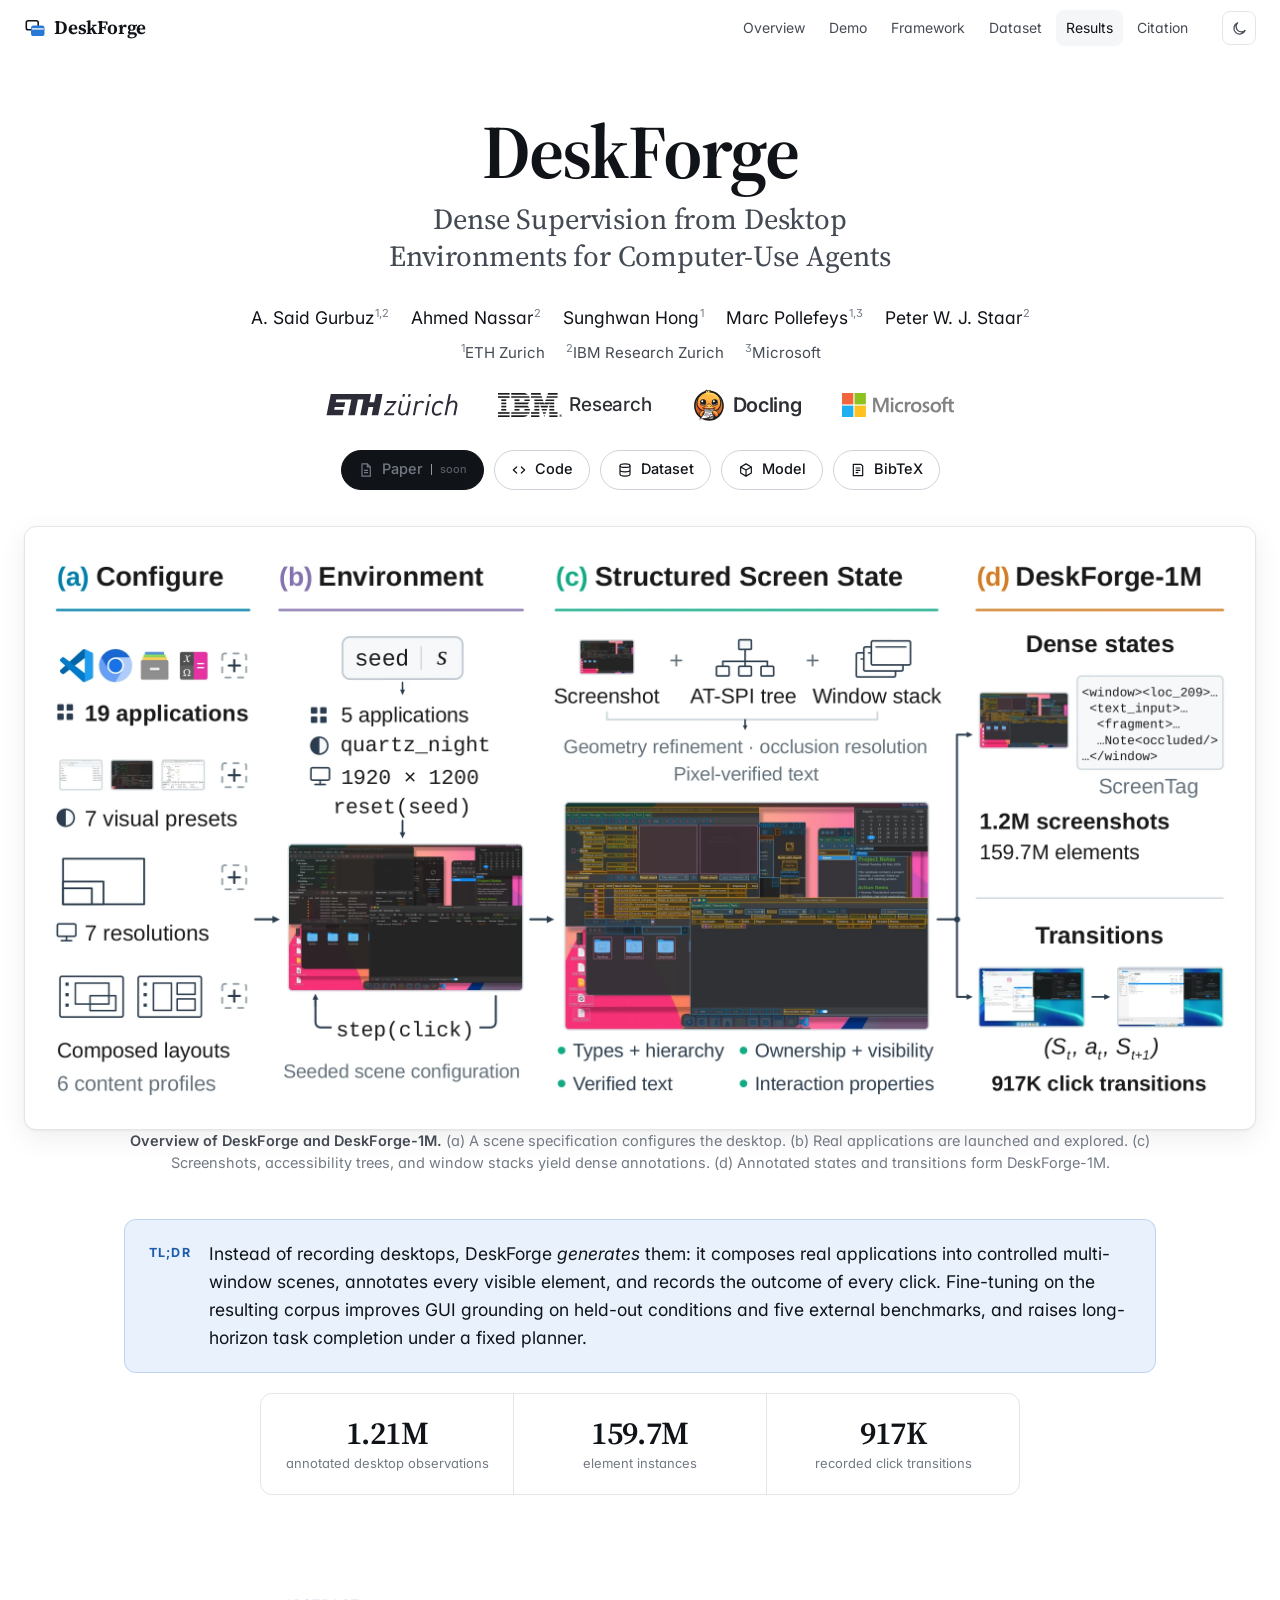
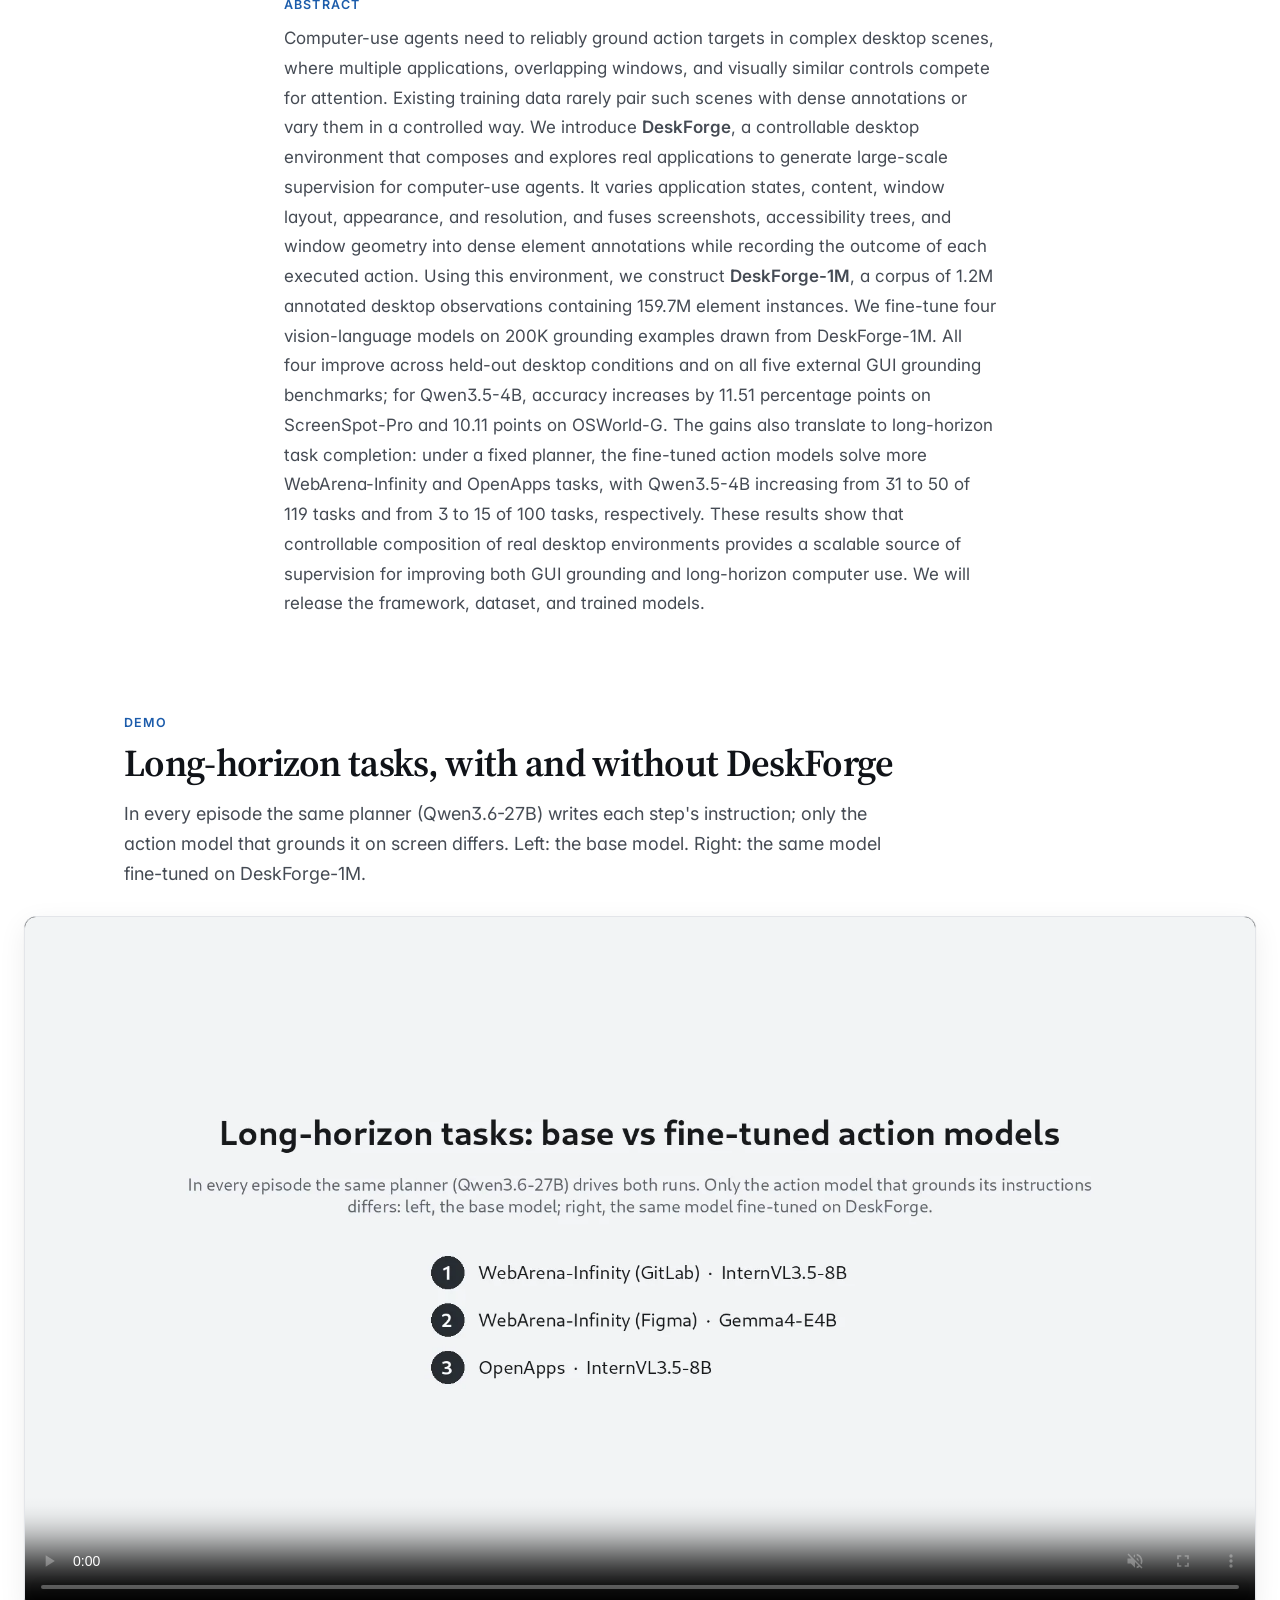
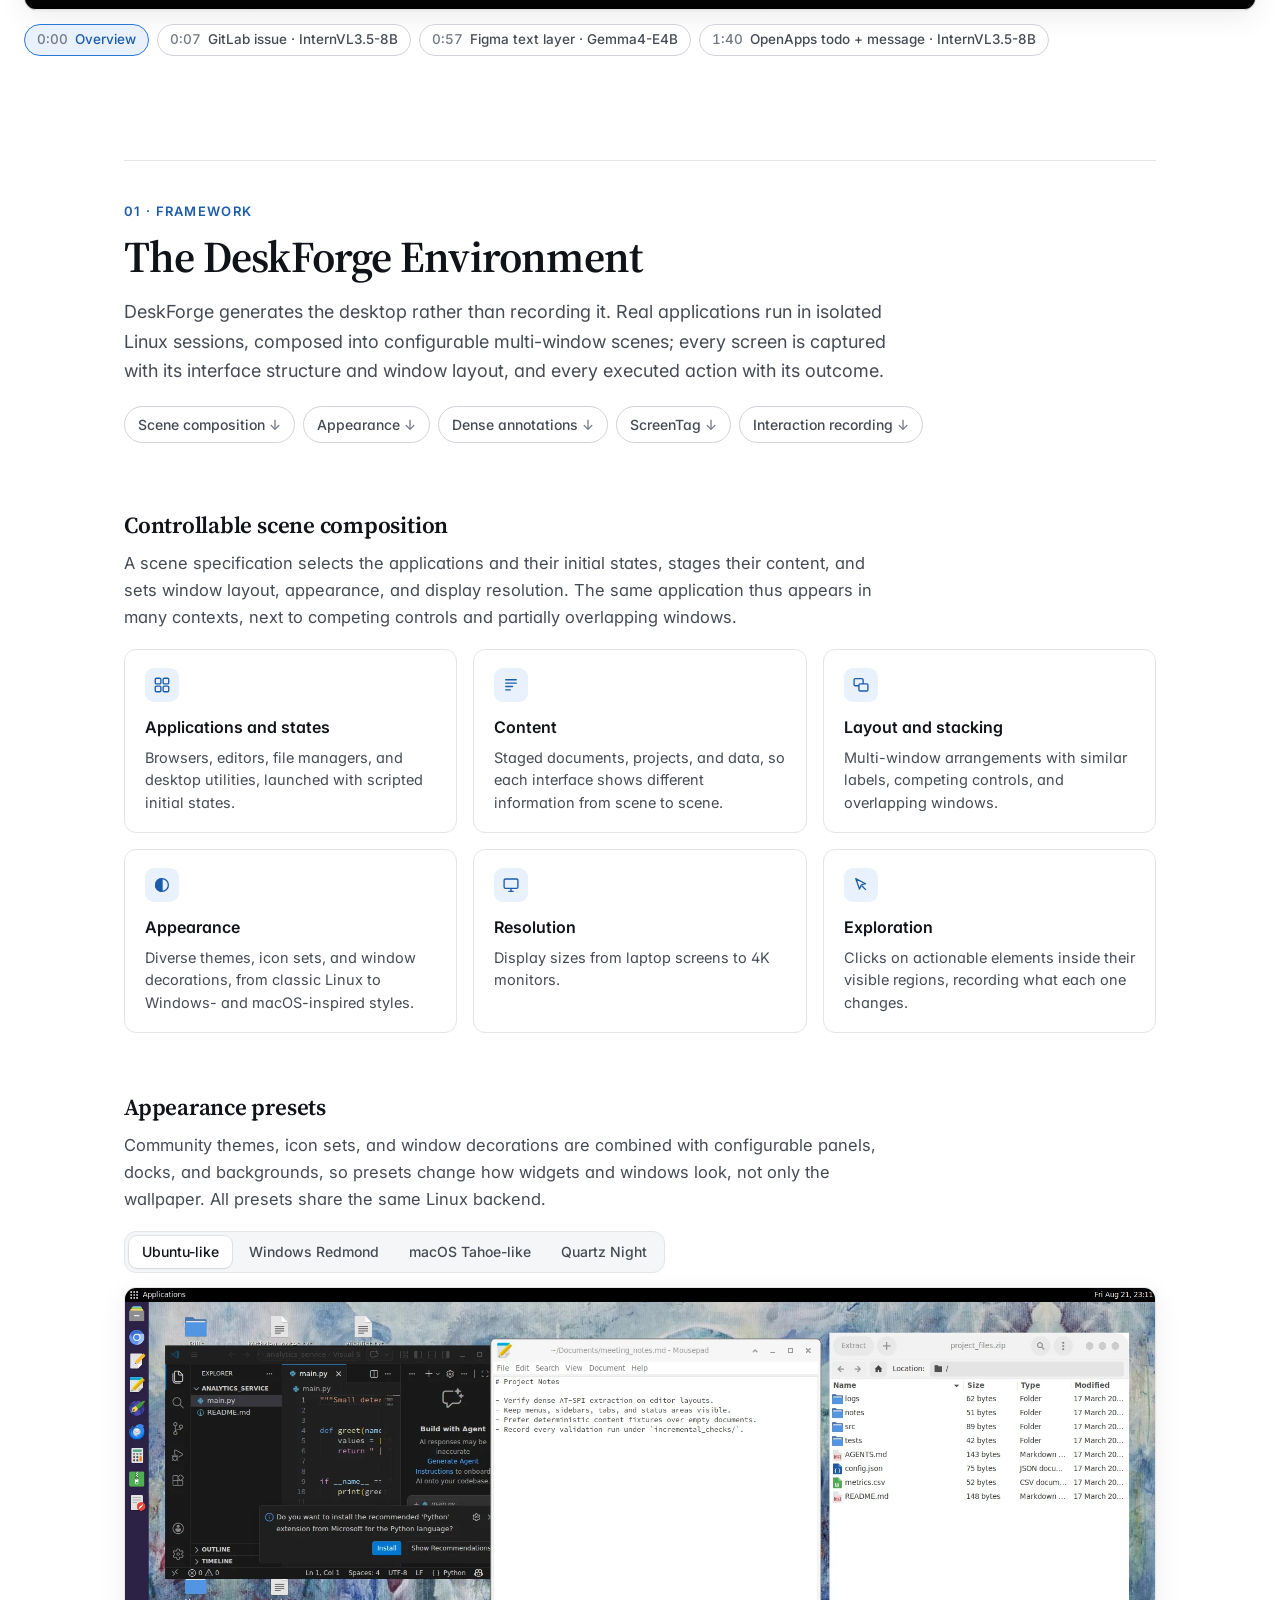
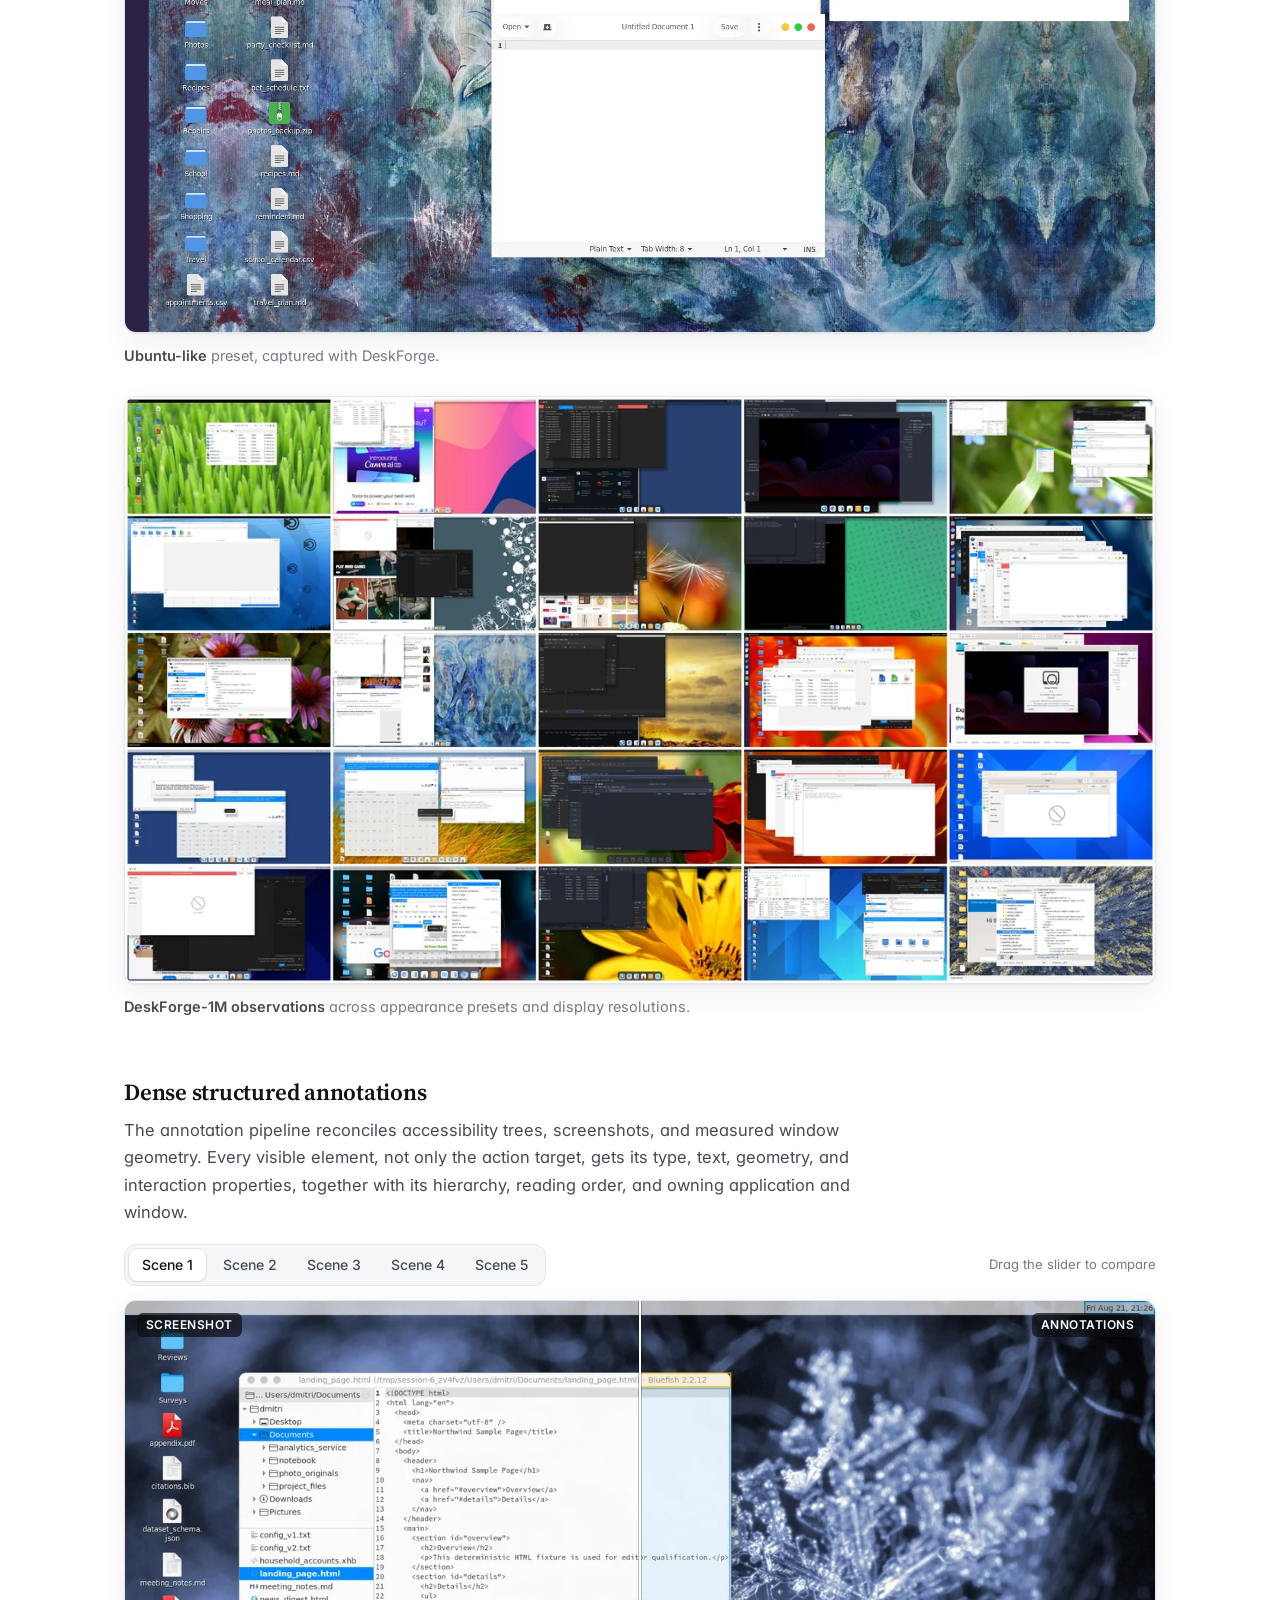
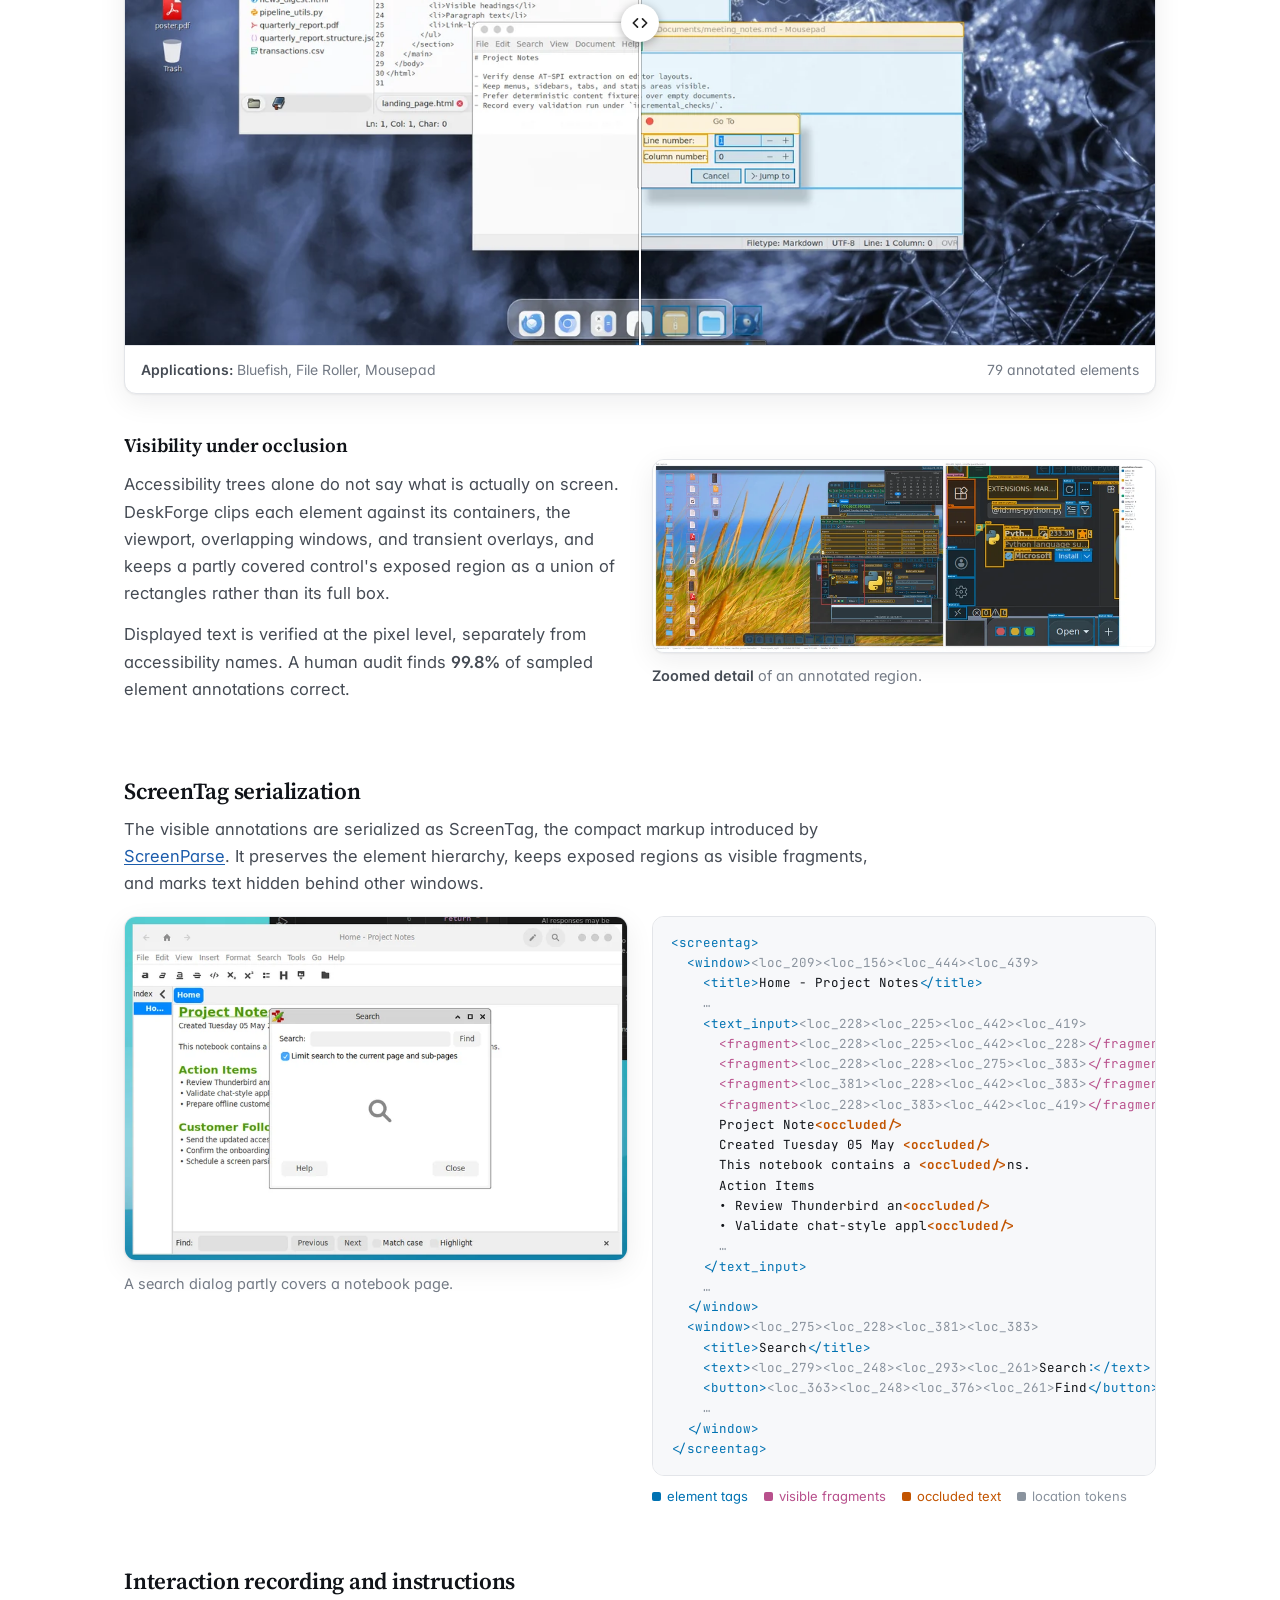
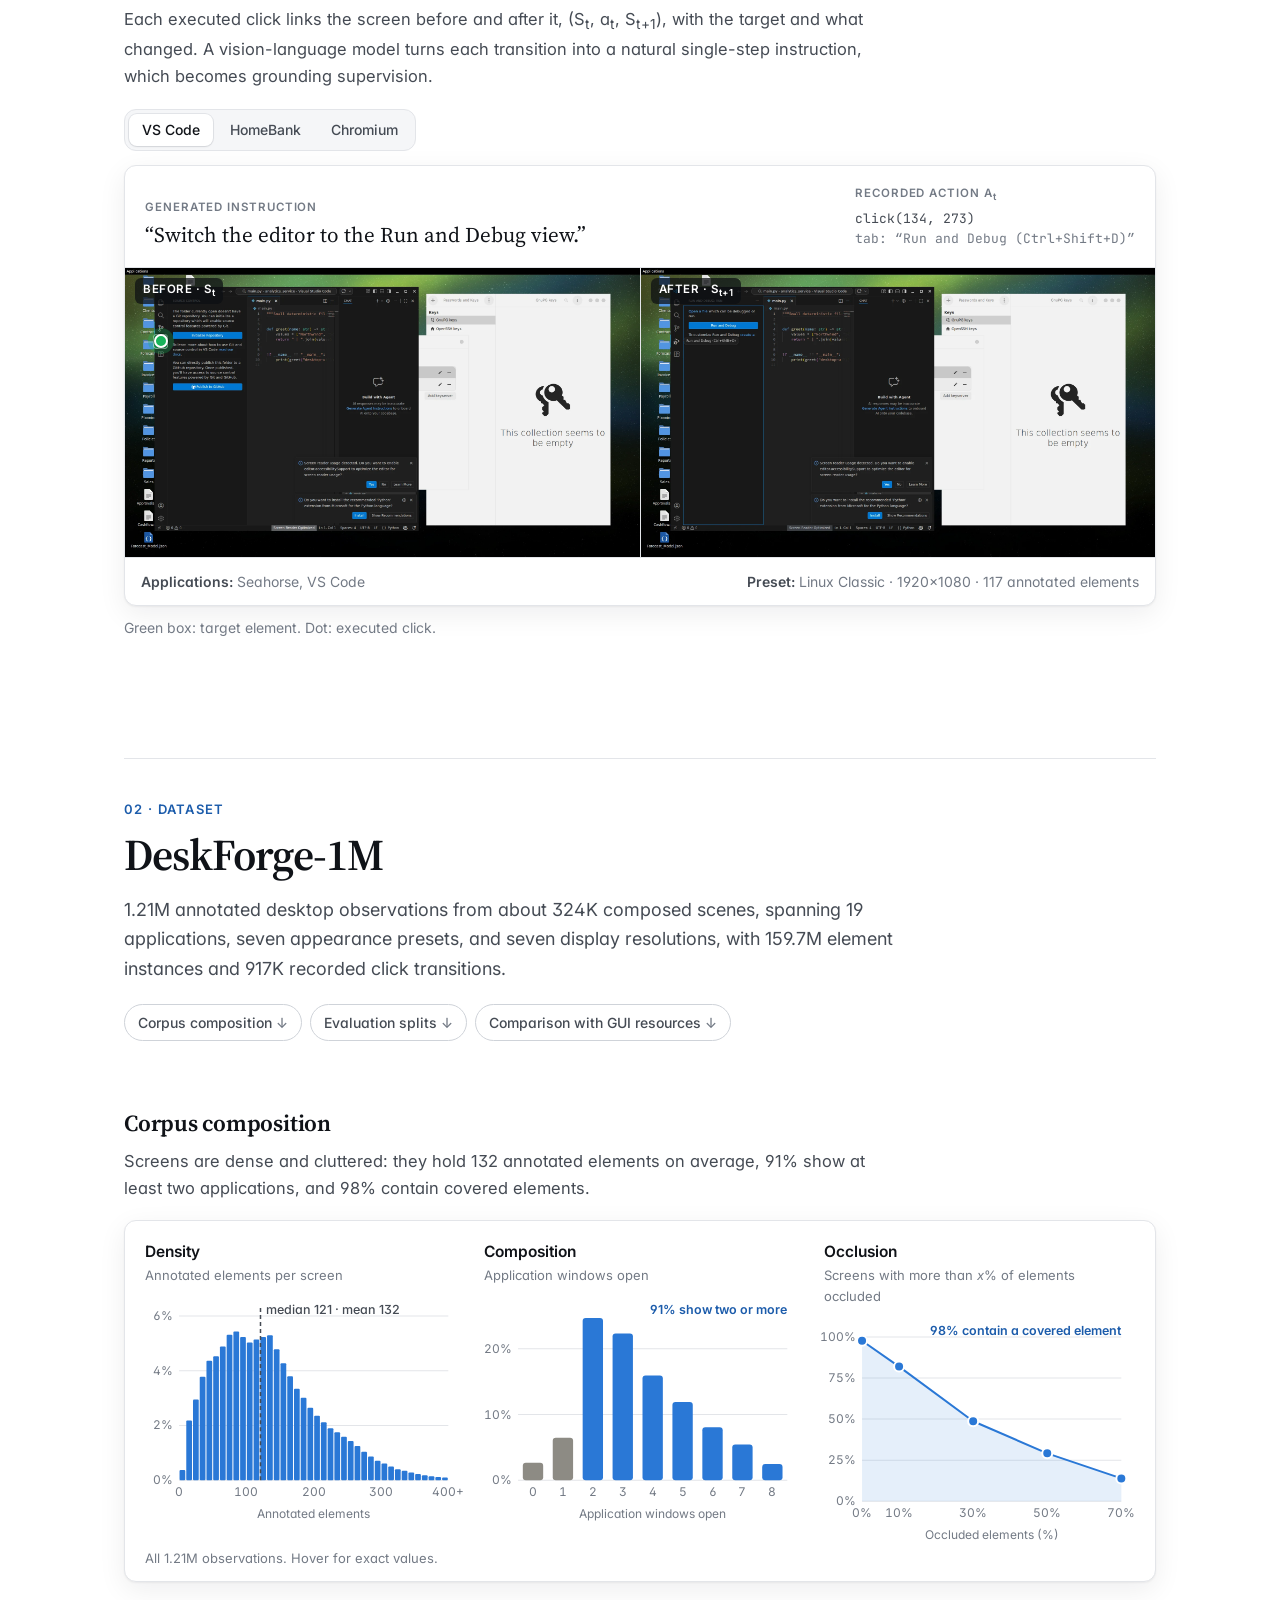
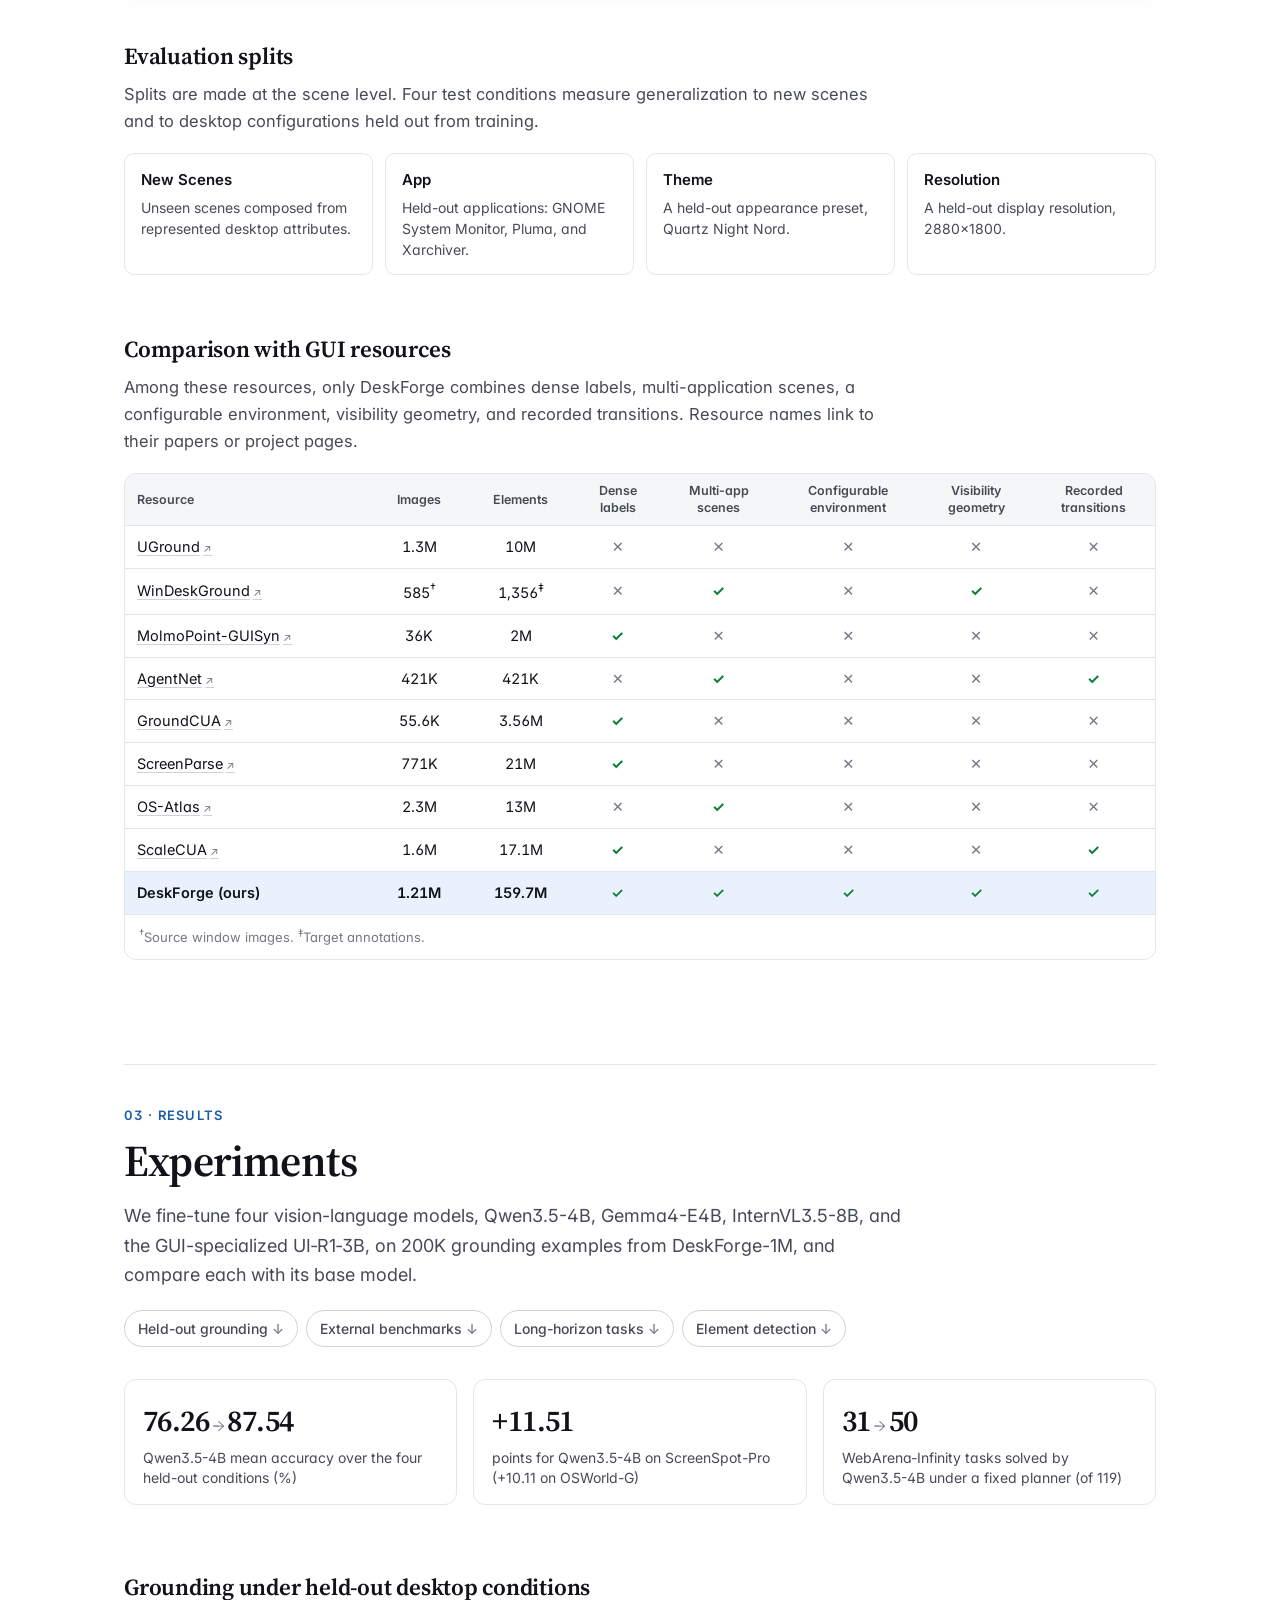
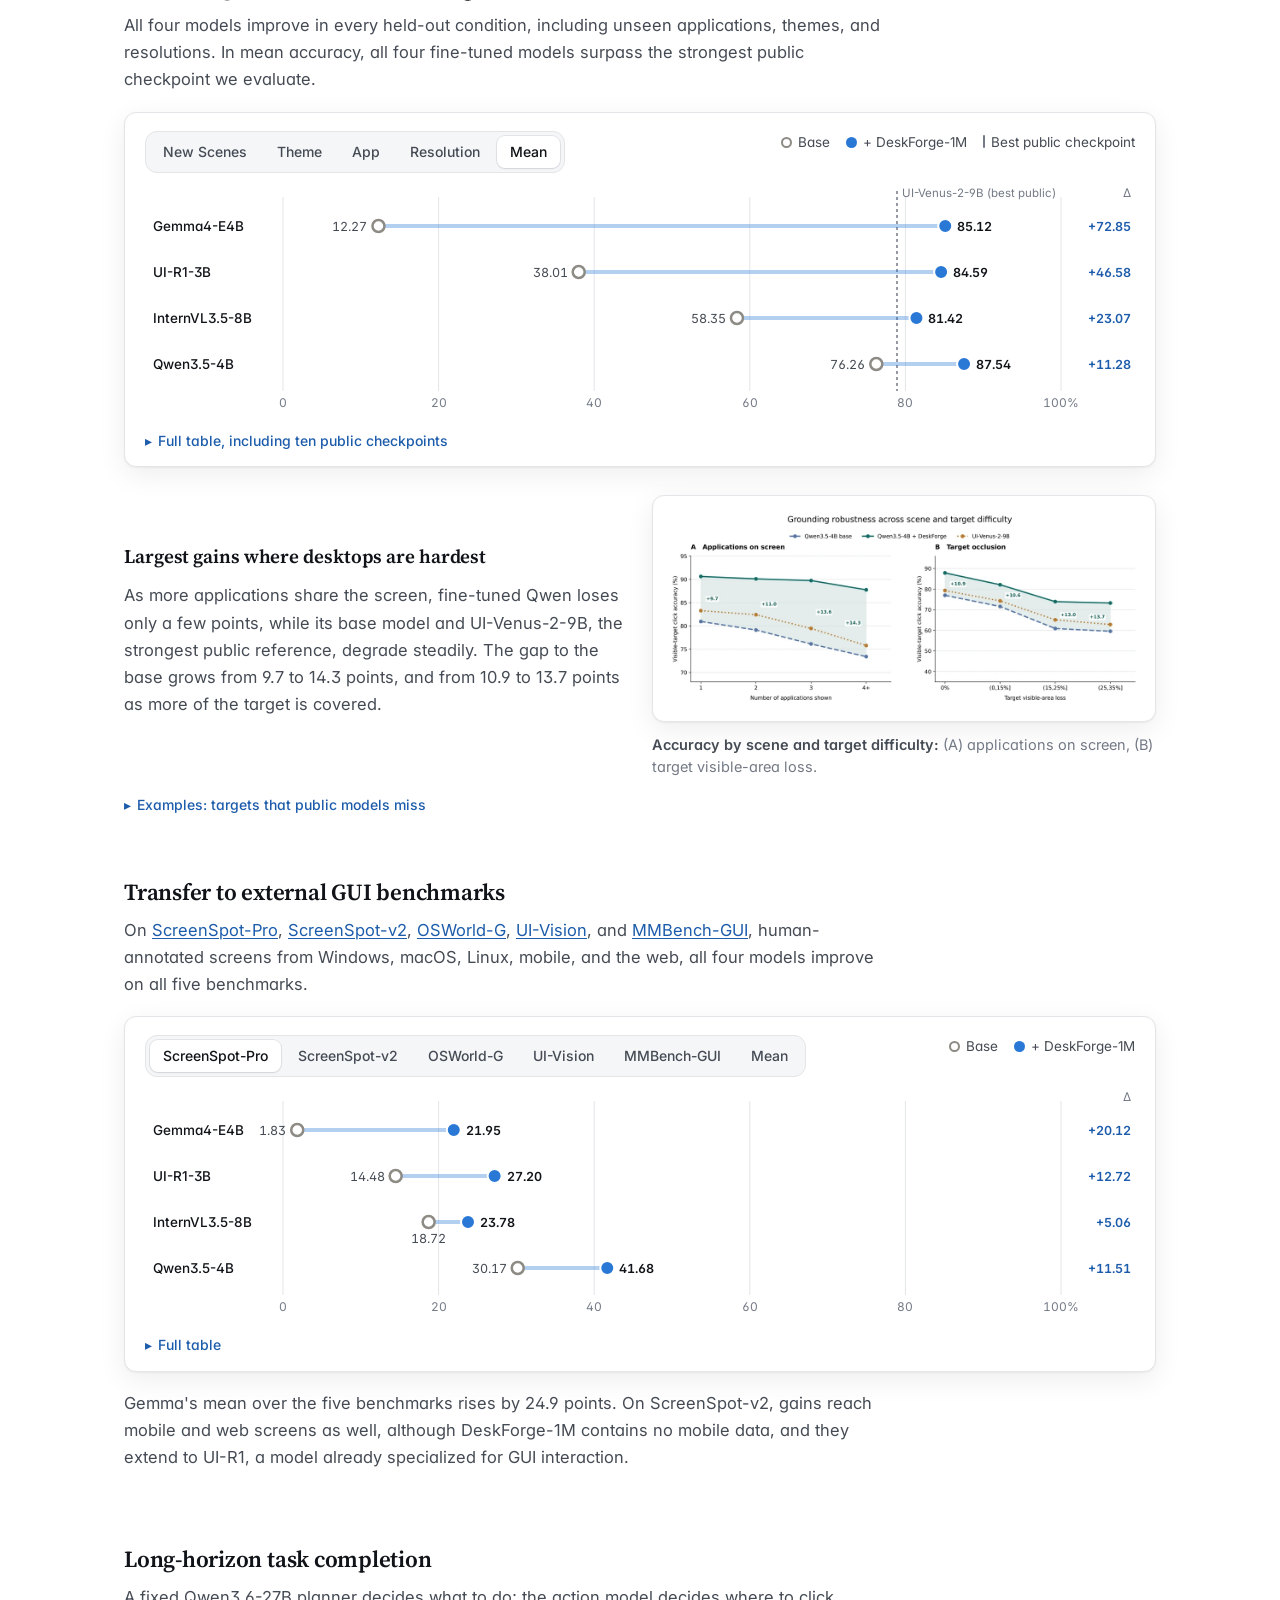
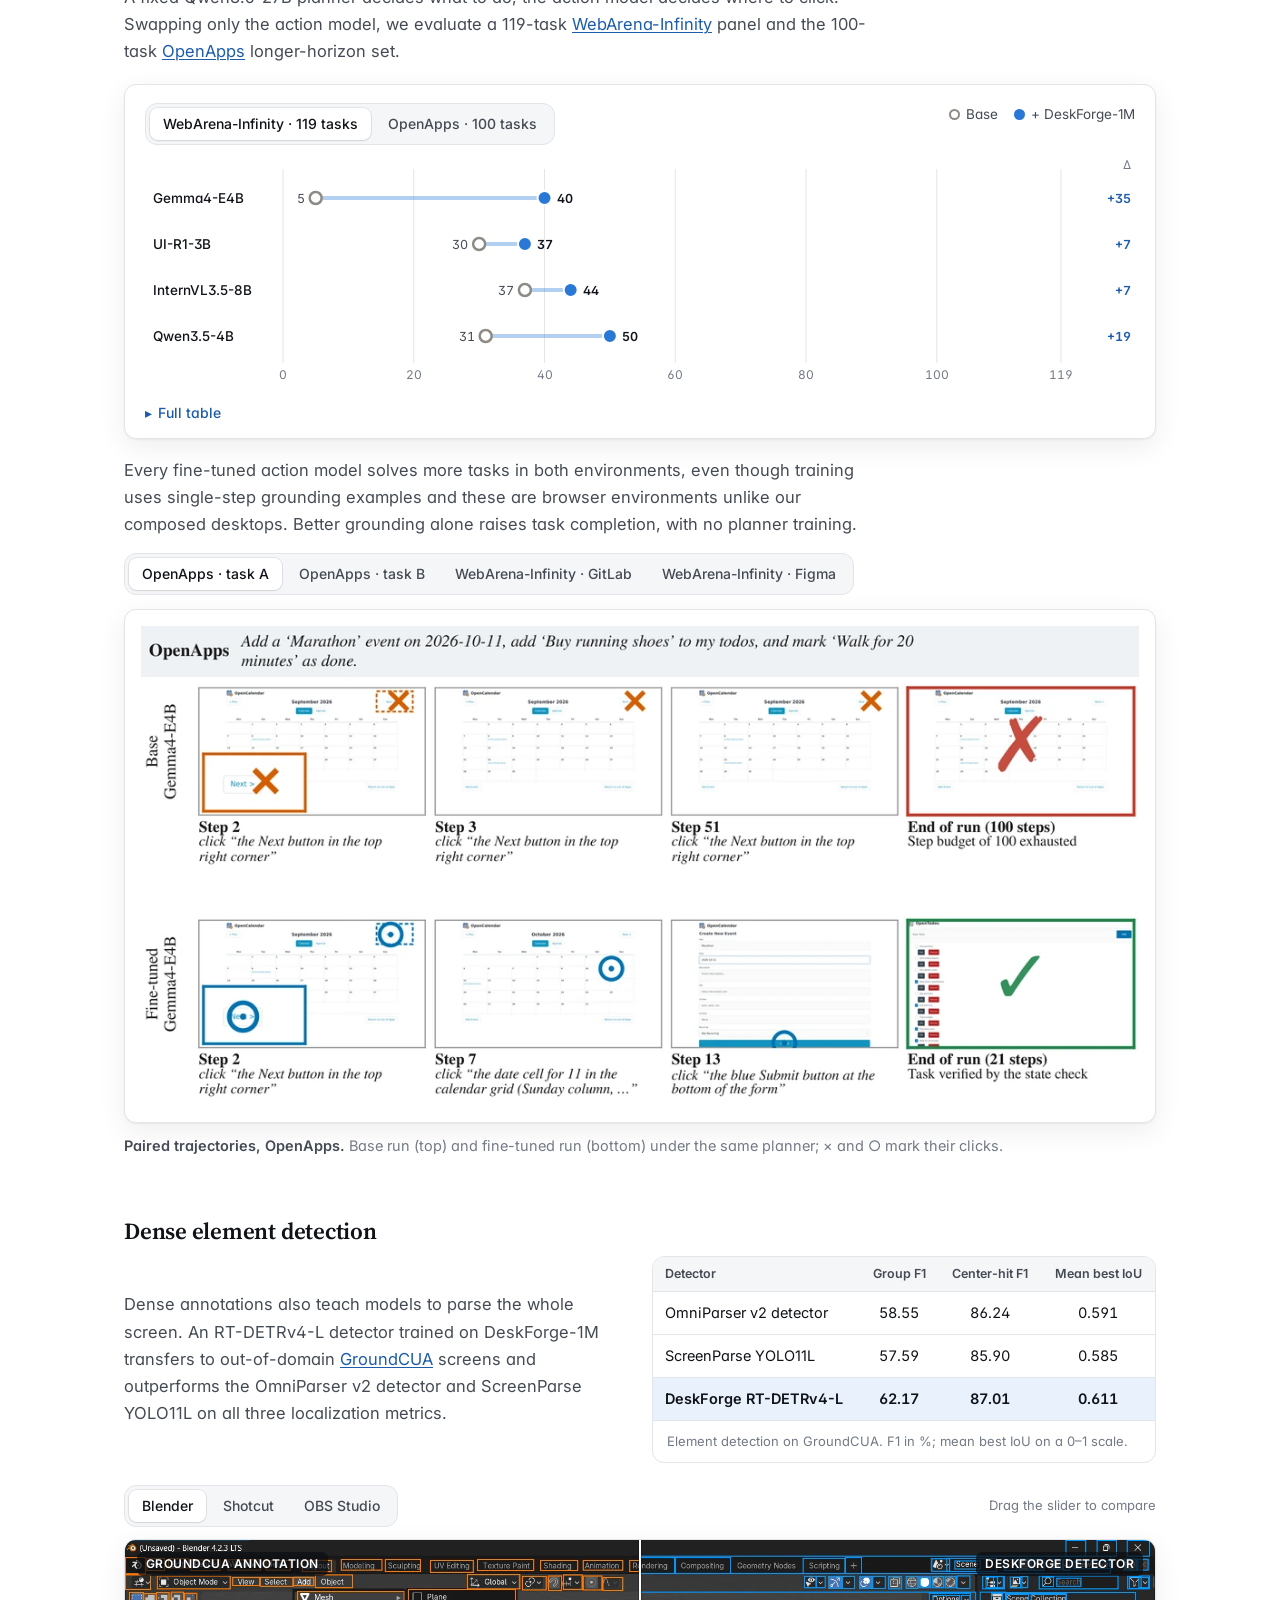
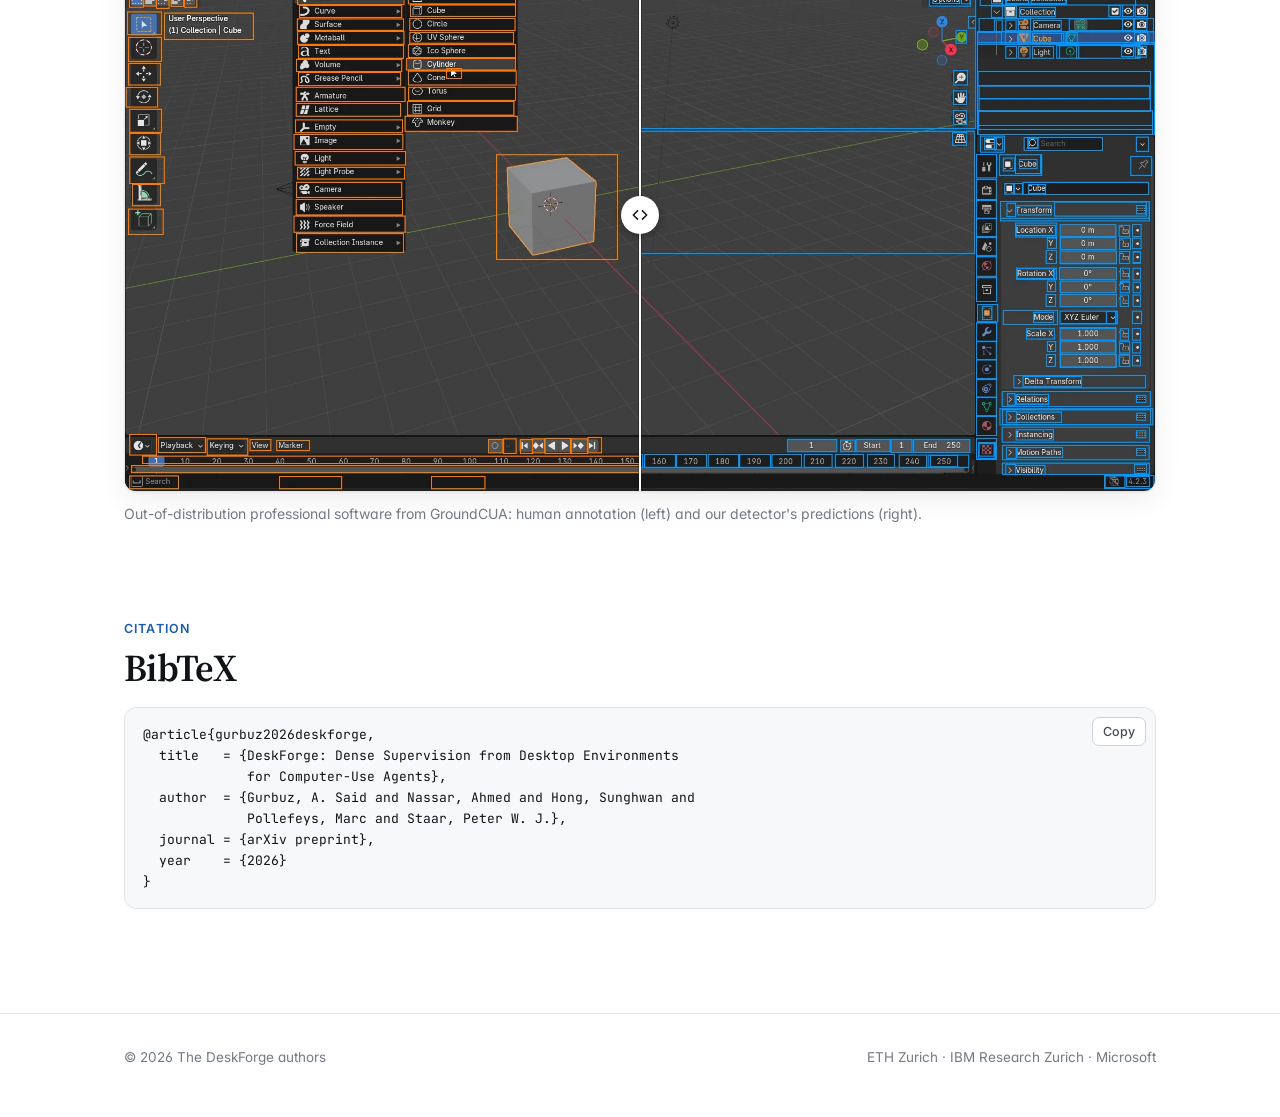
==== docs/index.html @ 7c88b4ff "Update project page" ====
<!doctype html>
<html lang="en">
<head>
<!-- Google tag (gtag.js) -->
<script async src="https://www.googletagmanager.com/gtag/js?id=G-V2P3CFPC6V"></script>
<script>
  window.dataLayer = window.dataLayer || [];
  function gtag(){dataLayer.push(arguments);}
  gtag('js', new Date());

  gtag('config', 'G-V2P3CFPC6V');
</script>
<meta charset="utf-8">
<meta name="viewport" content="width=device-width, initial-scale=1">
<title>DeskForge: Dense Supervision from Desktop Environments for Computer-Use Agents</title>
<meta name="description" content="DeskForge composes and explores real desktop applications in controllable scenes to generate dense supervision for computer-use agents. DeskForge-1M: 1.2M annotated desktop observations, 159.7M element instances, 917K recorded click transitions.">
<meta name="author" content="A. Said Gurbuz, Ahmed Nassar, Sunghwan Hong, Marc Pollefeys, Peter W. J. Staar">
<meta property="og:title" content="DeskForge: Dense Supervision from Desktop Environments for Computer-Use Agents">
<meta property="og:description" content="A controllable desktop environment and a 1.2M-observation densely annotated corpus that improve GUI grounding and long-horizon computer use.">
<meta property="og:type" content="website">
<meta property="og:url" content="https://saidgurbuz.github.io/deskforge/">
<meta property="og:site_name" content="DeskForge">
<meta property="og:image" content="https://saidgurbuz.github.io/deskforge/assets/img/social-card.jpg">
<meta property="og:image:type" content="image/jpeg">
<meta property="og:image:width" content="1200">
<meta property="og:image:height" content="630">
<meta property="og:image:alt" content="Overview of DeskForge and DeskForge-1M">
<meta name="twitter:card" content="summary_large_image">
<meta name="twitter:title" content="DeskForge: Dense Supervision from Desktop Environments for Computer-Use Agents">
<meta name="twitter:description" content="A controllable desktop environment and a 1.2M-observation densely annotated corpus that improve GUI grounding and long-horizon computer use.">
<meta name="twitter:image" content="https://saidgurbuz.github.io/deskforge/assets/img/social-card.jpg">
<link rel="canonical" href="https://saidgurbuz.github.io/deskforge/">
<meta name="theme-color" content="#ffffff" media="(prefers-color-scheme: light)">
<meta name="theme-color" content="#0f1114" media="(prefers-color-scheme: dark)">
<link rel="icon" href="assets/favicon.svg" type="image/svg+xml">
<link rel="preconnect" href="https://fonts.googleapis.com">
<link rel="preconnect" href="https://fonts.gstatic.com" crossorigin>
<link href="https://fonts.googleapis.com/css2?family=Inter:wght@400;500;600;700&family=JetBrains+Mono:wght@400;700&family=Source+Serif+4:opsz,wght@8..60,400..700&display=swap" rel="stylesheet">
<link rel="stylesheet" href="assets/css/style.css">
<link rel="preload" as="image" href="assets/img/overview-1200.webp" imagesrcset="assets/img/overview-1200.webp 1200w, assets/img/overview-2400.webp 2400w" imagesizes="(max-width: 1280px) 100vw, 1232px">
<script>try{var t=localStorage.getItem("df-theme");if(t)document.documentElement.dataset.theme=t}catch(e){}</script>
</head>
<body>

<nav class="nav" aria-label="Sections">
  <div class="wrap-wide nav-inner">
    <a class="brand" href="#top">
      <svg class="brand-mark" viewBox="0 0 24 24" aria-hidden="true"><rect x="2.5" y="4" width="13" height="10" rx="2" fill="none" stroke="currentColor" stroke-width="1.7"/><rect x="8.5" y="10" width="13" height="10" rx="2" fill="var(--accent)" stroke="var(--accent)" stroke-width="1.7"/><path d="M8.5 13h13" stroke="var(--bg)" stroke-width="1.4"/></svg>
      DeskForge
    </a>
    <div class="nav-links">
      <a href="#abstract">Overview</a>
      <a href="#demo">Demo</a>
      <a href="#framework">Framework</a>
      <a href="#dataset">Dataset</a>
      <a href="#results">Results</a>
      <a href="#citation">Citation</a>
    </div>
    <button class="theme-btn" id="theme-btn" type="button" aria-label="Toggle theme"></button>
  </div>
</nav>

<header class="hero" id="top">
  <div class="wrap">
    <h1>DeskForge</h1>
    <p class="subtitle">Dense Supervision from Desktop Environments for Computer&#8209;Use&nbsp;Agents</p>
    <div class="authors">
      <span class="au"><a href="https://saidgurbuz.github.io/">A. Said Gurbuz</a><sup>1,2</sup></span>
      <span class="au"><a href="https://research.ibm.com/people/ahmed-nassar">Ahmed Nassar</a><sup>2</sup></span>
      <span class="au"><a href="https://sunghwanhong.github.io/">Sunghwan Hong</a><sup>1</sup></span>
      <span class="au"><a href="https://cvg.ethz.ch/team/Prof-Dr-Marc-Pollefeys">Marc Pollefeys</a><sup>1,3</sup></span>
      <span class="au"><a href="https://research.ibm.com/people/peter-staar">Peter W. J. Staar</a><sup>2</sup></span>
    </div>
    <div class="affil"><span><sup>1</sup>ETH Zurich</span><span><sup>2</sup>IBM Research Zurich</span><span><sup>3</sup>Microsoft</span></div>
    <div class="logos" aria-label="Affiliations">
      <a href="https://ethz.ch/en.html" title="ETH Zurich"><img class="mono" src="assets/logos/eth-zurich.svg" alt="ETH Zurich" height="22" style="height:22px"></a>
      <a href="https://research.ibm.com/labs/zurich" title="IBM Research Zurich" class="ibm"><img class="mono" src="assets/logos/ibm.svg" alt="IBM" height="24" style="height:24px"><span>Research</span></a>
      <a href="https://github.com/docling-project/docling" title="Docling" class="docling"><img src="assets/logos/docling.svg" alt="" height="34" style="height:34px"><span>Docling</span></a>
      <a href="https://www.microsoft.com/en-us/research/" title="Microsoft"><img src="assets/logos/microsoft.svg" alt="Microsoft" height="24" style="height:24px"></a>
    </div>
    <div class="links">
      <a class="btn primary" aria-disabled="true" role="link"><svg viewBox="0 0 24 24" fill="none" stroke="currentColor" stroke-width="1.8" stroke-linejoin="round"><path d="M6 2.8h8l4.5 4.5v13.9H6z"/><path d="M14 2.8v4.5h4.5M9 12.5h6M9 16h6"/></svg>Paper<span class="soon" style="color:inherit;opacity:.7">soon</span></a>
      <a class="btn" href="https://github.com/Saidgurbuz/deskforge"><svg viewBox="0 0 24 24" fill="none" stroke="currentColor" stroke-width="1.8" stroke-linecap="round" stroke-linejoin="round"><path d="m8.5 7.5-5 4.5 5 4.5M15.5 7.5l5 4.5-5 4.5"/></svg>Code</a>
      <a class="btn" href="https://huggingface.co/datasets/docling-project/DeskForge-1M"><svg viewBox="0 0 24 24" fill="none" stroke="currentColor" stroke-width="1.8"><ellipse cx="12" cy="5.5" rx="7.5" ry="2.7"/><path d="M4.5 5.5v13c0 1.5 3.4 2.7 7.5 2.7s7.5-1.2 7.5-2.7v-13M4.5 12c0 1.5 3.4 2.7 7.5 2.7s7.5-1.2 7.5-2.7"/></svg>Dataset</a>
      <a class="btn" href="https://huggingface.co/docling-project/DeskForge-Qwen3.5-4B"><svg viewBox="0 0 24 24" fill="none" stroke="currentColor" stroke-width="1.8" stroke-linejoin="round"><path d="m12 2.8 8 4.6v9.2l-8 4.6-8-4.6V7.4z"/><path d="m4 7.4 8 4.6 8-4.6M12 12v9.2"/></svg>Model</a>
      <a class="btn" href="#citation"><svg viewBox="0 0 24 24" fill="none" stroke="currentColor" stroke-width="1.8" stroke-linejoin="round"><path d="M5 3.5h11.5l2.5 2.5v14.5H5z"/><path d="M8.5 9h7M8.5 12.5h7M8.5 16h4"/></svg>BibTeX</a>
    </div>
  </div>
  <div class="wrap-wide teaser">
    <figure>
      <div class="frame zoomable" data-full="assets/img/overview-2400.webp">
        <img src="assets/img/overview-1200.webp" srcset="assets/img/overview-1200.webp 1200w, assets/img/overview-2400.webp 2400w" sizes="(max-width: 1280px) 100vw, 1232px" width="2400" height="1134" alt="Overview of DeskForge: a scene specification configures the desktop, real applications are launched and explored, screenshots, accessibility trees and window stacks yield dense annotations, and annotated states and transitions form DeskForge-1M." fetchpriority="high">
      </div>
      <figcaption class="wrap" style="padding:0"><b>Overview of DeskForge and DeskForge-1M.</b> (a) A scene specification configures the desktop. (b) Real applications are launched and explored. (c) Screenshots, accessibility trees, and window stacks yield dense annotations. (d) Annotated states and transitions form DeskForge-1M.</figcaption>
    </figure>
  </div>
  <div class="wrap">
    <div class="tldr reveal">
      <b>TL;DR</b>
      <p>Instead of recording desktops, DeskForge <em>generates</em> them: it composes real applications into controlled multi-window scenes, annotates every visible element, and records the outcome of every click. Fine-tuning on the resulting corpus improves GUI grounding on held-out conditions and five external benchmarks, and raises long-horizon task completion under a fixed planner.</p>
    </div>
    <div class="stats reveal" aria-label="DeskForge-1M at a glance">
      <div class="stat"><div class="v">1.21M</div><div class="l">annotated desktop observations</div></div>
      <div class="stat"><div class="v">159.7M</div><div class="l">element instances</div></div>
      <div class="stat"><div class="v">917K</div><div class="l">recorded click transitions</div></div>
    </div>
  </div>
</header>

<main>

<section id="abstract" class="abstract">
  <div class="wrap prose reveal">
    <div class="kicker">Abstract</div>
    <p>Computer-use agents need to reliably ground action targets in complex desktop scenes, where multiple applications, overlapping windows, and visually similar controls compete for attention. Existing training data rarely pair such scenes with dense annotations or vary them in a controlled way. We introduce <strong>DeskForge</strong>, a controllable desktop environment that composes and explores real applications to generate large-scale supervision for computer-use agents. It varies application states, content, window layout, appearance, and resolution, and fuses screenshots, accessibility trees, and window geometry into dense element annotations while recording the outcome of each executed action. Using this environment, we construct <strong>DeskForge-1M</strong>, a corpus of 1.2M annotated desktop observations containing 159.7M element instances. We fine-tune four vision-language models on 200K grounding examples drawn from DeskForge-1M. All four improve across held-out desktop conditions and on all five external GUI grounding benchmarks; for Qwen3.5-4B, accuracy increases by 11.51 percentage points on ScreenSpot-Pro and 10.11 points on OSWorld-G. The gains also translate to long-horizon task completion: under a fixed planner, the fine-tuned action models solve more WebArena-Infinity and OpenApps tasks, with Qwen3.5-4B increasing from 31 to 50 of 119 tasks and from 3 to 15 of 100 tasks, respectively. These results show that controllable composition of real desktop environments provides a scalable source of supervision for improving both GUI grounding and long-horizon computer use. We will release the framework, dataset, and trained models.</p>
  </div>
</section>

<section id="demo">
  <div class="wrap">
    <div class="sec-head reveal">
      <div class="kicker">Demo</div>
      <h2>Long-horizon tasks, with and without DeskForge</h2>
      <p class="lead">In every episode the same planner (Qwen3.6-27B) writes each step's instruction; only the action model that grounds it on screen differs. Left: the base model. Right: the same model fine-tuned on DeskForge-1M.</p>
    </div>
  </div>
  <div class="wrap-wide reveal">
    <div class="video-card">
      <video id="demo-video" controls muted playsinline preload="metadata" poster="assets/video/poster-1920.webp" width="1920" height="1080" aria-label="Long-horizon task demo: base versus fine-tuned action models">
        <source src="assets/video/long_horizon.mp4" type="video/mp4">
      </video>
    </div>
    <div class="video-bar">
      <div class="chapters" aria-label="Chapters">
        <button class="chip" type="button" data-t="0"><span class="n">0:00</span>Overview</button>
        <button class="chip" type="button" data-t="7"><span class="n">0:07</span>GitLab issue · InternVL3.5-8B</button>
        <button class="chip" type="button" data-t="57"><span class="n">0:57</span>Figma text layer · Gemma4-E4B</button>
        <button class="chip" type="button" data-t="100.5"><span class="n">1:40</span>OpenApps todo + message · InternVL3.5-8B</button>
      </div>
    </div>
  </div>
</section>

<!-- ===================================================== 01 Framework -->
<section id="framework" class="chapter">
  <div class="wrap">
    <header class="chapter-head reveal">
      <div class="chapter-no">01 · Framework</div>
      <h2>The DeskForge Environment</h2>
      <p class="lead">DeskForge generates the desktop rather than recording it. Real applications run in isolated Linux sessions, composed into configurable multi-window scenes; every screen is captured with its interface structure and window layout, and every executed action with its outcome.</p>
      <nav class="jump" aria-label="Framework sections">
        <a href="#composition">Scene composition</a><a href="#appearance">Appearance</a><a href="#annotations">Dense annotations</a><a href="#screentag">ScreenTag</a><a href="#interaction">Interaction recording</a>
      </nav>
    </header>

    <div class="sub" id="composition">
      <h3 class="reveal">Controllable scene composition</h3>
      <p class="prose sub-lead reveal">A scene specification selects the applications and their initial states, stages their content, and sets window layout, appearance, and display resolution. The same application thus appears in many contexts, next to competing controls and partially overlapping windows.</p>
      <div class="grid3 reveal">
        <div class="feature"><div class="ic"><svg viewBox="0 0 24 24" fill="none" stroke="currentColor" stroke-width="1.8"><rect x="3" y="3" width="7.5" height="7.5" rx="1.6"/><rect x="13.5" y="3" width="7.5" height="7.5" rx="1.6"/><rect x="3" y="13.5" width="7.5" height="7.5" rx="1.6"/><rect x="13.5" y="13.5" width="7.5" height="7.5" rx="1.6"/></svg></div><h4>Applications and states</h4><p>Browsers, editors, file managers, and desktop utilities, launched with scripted initial states.</p></div>
        <div class="feature"><div class="ic"><svg viewBox="0 0 24 24" fill="none" stroke="currentColor" stroke-width="1.8" stroke-linecap="round"><path d="M5 5h14M5 9.5h14M5 14h9M5 18.5h6"/></svg></div><h4>Content</h4><p>Staged documents, projects, and data, so each interface shows different information from scene to scene.</p></div>
        <div class="feature"><div class="ic"><svg viewBox="0 0 24 24" fill="none" stroke="currentColor" stroke-width="1.8"><rect x="2.8" y="3.5" width="12" height="9.5" rx="1.6"/><rect x="9.2" y="10.5" width="12" height="9.5" rx="1.6" fill="var(--accent-soft)"/></svg></div><h4>Layout and stacking</h4><p>Multi-window arrangements with similar labels, competing controls, and overlapping windows.</p></div>
        <div class="feature"><div class="ic"><svg viewBox="0 0 24 24" fill="none" stroke="currentColor" stroke-width="1.8"><circle cx="12" cy="12" r="8.5"/><path d="M12 3.5a8.5 8.5 0 0 0 0 17z" fill="currentColor"/></svg></div><h4>Appearance</h4><p>Diverse themes, icon sets, and window decorations, from classic Linux to Windows- and macOS-inspired styles.</p></div>
        <div class="feature"><div class="ic"><svg viewBox="0 0 24 24" fill="none" stroke="currentColor" stroke-width="1.8" stroke-linejoin="round"><rect x="2.8" y="4" width="18.4" height="12.5" rx="1.8"/><path d="M8.5 20.5h7M12 16.5v4"/></svg></div><h4>Resolution</h4><p>Display sizes from laptop screens to 4K monitors.</p></div>
        <div class="feature"><div class="ic"><svg viewBox="0 0 24 24" fill="none" stroke="currentColor" stroke-width="1.8" stroke-linejoin="round"><path d="m5 3.5 13 6.8-5.6 1.6-2.4 5.5z"/><path d="m13 13 5.5 5.5"/></svg></div><h4>Exploration</h4><p>Clicks on actionable elements inside their visible regions, recording what each one changes.</p></div>
      </div>
    </div>

    <div class="sub" id="appearance">
      <h3 class="reveal">Appearance presets</h3>
      <p class="prose sub-lead reveal">Community themes, icon sets, and window decorations are combined with configurable panels, docks, and backgrounds, so presets change how widgets and windows look, not only the wallpaper. All presets share the same Linux backend.</p>
      <div class="reveal">
        <div class="tabs" id="preset-tabs">
          <button type="button" aria-selected="true" data-cap="Ubuntu-like">Ubuntu-like</button>
          <button type="button" data-cap="Windows Redmond">Windows Redmond</button>
          <button type="button" data-cap="macOS Tahoe-like">macOS Tahoe-like</button>
          <button type="button" data-cap="Quartz Night">Quartz Night</button>
        </div>
        <figure>
          <div class="fig">
            <div class="preset-stage zoomable" id="preset-stage">
              <img class="on" src="assets/img/presets/ubuntu_like-960.webp" srcset="assets/img/presets/ubuntu_like-960.webp 960w, assets/img/presets/ubuntu_like-1920.webp 1920w" sizes="(max-width: 1100px) 100vw, 1032px" alt="Desktop captured with the Ubuntu-like preset">
              <img loading="lazy" src="assets/img/presets/windows_redmond-960.webp" srcset="assets/img/presets/windows_redmond-960.webp 960w, assets/img/presets/windows_redmond-1920.webp 1920w" sizes="(max-width: 1100px) 100vw, 1032px" alt="Desktop captured with the Windows Redmond preset">
              <img loading="lazy" src="assets/img/presets/macos_tahoe_like-960.webp" srcset="assets/img/presets/macos_tahoe_like-960.webp 960w, assets/img/presets/macos_tahoe_like-1920.webp 1920w" sizes="(max-width: 1100px) 100vw, 1032px" alt="Desktop captured with the macOS Tahoe-like preset">
              <img loading="lazy" src="assets/img/presets/quartz_night-960.webp" srcset="assets/img/presets/quartz_night-960.webp 960w, assets/img/presets/quartz_night-1920.webp 1920w" sizes="(max-width: 1100px) 100vw, 1032px" alt="Desktop captured with the Quartz Night preset">
            </div>
          </div>
          <figcaption><b id="preset-cap">Ubuntu-like</b> preset, captured with DeskForge.</figcaption>
        </figure>
      </div>
      <figure class="reveal" style="margin-top:28px">
        <div class="fig zoomable" data-full="assets/img/gallery-2400.webp">
          <img loading="lazy" src="assets/img/gallery-1200.webp" srcset="assets/img/gallery-1200.webp 1200w, assets/img/gallery-2400.webp 2400w" sizes="(max-width: 1100px) 100vw, 1032px" width="2400" height="1366" alt="A 5 by 5 gallery of DeskForge-1M observations across appearance presets and resolutions">
        </div>
        <figcaption><b>DeskForge-1M observations</b> across appearance presets and display resolutions.</figcaption>
      </figure>
    </div>

    <div class="sub" id="annotations">
      <h3 class="reveal">Dense structured annotations</h3>
      <p class="prose sub-lead reveal">The annotation pipeline reconciles accessibility trees, screenshots, and measured window geometry. Every visible element, not only the action target, gets its type, text, geometry, and interaction properties, together with its hierarchy, reading order, and owning application and window.</p>
      <div class="reveal">
        <div class="toolbar" style="margin-bottom:14px">
          <div class="tabs" id="sample-tabs">
            <button type="button" aria-selected="true">Scene 1</button><button type="button">Scene 2</button><button type="button">Scene 3</button><button type="button">Scene 4</button><button type="button">Scene 5</button>
          </div>
          <span class="zoom-hint">Drag the slider to compare</span>
        </div>
        <figure class="fig">
          <div class="compare" id="sample-compare">
            <img src="assets/img/samples/0_annot-960.webp" srcset="assets/img/samples/0_annot-960.webp 960w, assets/img/samples/0_annot-1920.webp 1920w" sizes="(max-width: 1100px) 100vw, 1032px" alt="The same screenshot with its dense element annotations">
            <div class="top"><img src="assets/img/samples/0_clean-960.webp" srcset="assets/img/samples/0_clean-960.webp 960w, assets/img/samples/0_clean-1920.webp 1920w" sizes="(max-width: 1100px) 100vw, 1032px" alt="Captured desktop screenshot"></div>
            <div class="handle"><div class="knob"><svg viewBox="0 0 24 24" fill="none" stroke="currentColor" stroke-width="2" stroke-linecap="round" stroke-linejoin="round"><path d="m9 7-5 5 5 5M15 7l5 5-5 5"/></svg></div></div>
            <span class="lab l">Screenshot</span><span class="lab r">Annotations</span>
            <input type="range" min="0" max="100" value="50" aria-label="Reveal annotations">
          </div>
          <div class="compare-meta"><span><b>Applications:</b> <span id="sample-apps">Bluefish, File Roller, Mousepad</span></span><span id="sample-n">79 annotated elements</span></div>
        </figure>
      </div>

      <div class="grid2 reveal" style="margin-top:36px; align-items:center">
        <div>
          <h4 class="h4">Visibility under occlusion</h4>
          <div class="prose">
            <p>Accessibility trees alone do not say what is actually on screen. DeskForge clips each element against its containers, the viewport, overlapping windows, and transient overlays, and keeps a partly covered control's exposed region as a union of rectangles rather than its full box.</p>
            <p>Displayed text is verified at the pixel level, separately from accessibility names. A human audit finds <strong>99.8%</strong> of sampled element annotations correct.</p>
          </div>
        </div>
        <figure>
          <div class="fig white zoomable" data-full="assets/img/annotation_zoom-2000.webp">
            <img loading="lazy" src="assets/img/annotation_zoom-1000.webp" srcset="assets/img/annotation_zoom-1000.webp 1000w, assets/img/annotation_zoom-2000.webp 2000w" sizes="(max-width: 860px) 100vw, 520px" alt="Zoomed detail of an annotated region">
          </div>
          <figcaption><b>Zoomed detail</b> of an annotated region.</figcaption>
        </figure>
      </div>
    </div>

    <div class="sub" id="screentag">
      <h3 class="reveal">ScreenTag serialization</h3>
      <p class="prose sub-lead reveal">The visible annotations are serialized as ScreenTag, the compact markup introduced by <a href="https://github.com/Saidgurbuz/screenparse">ScreenParse</a>. It preserves the element hierarchy, keeps exposed regions as visible fragments, and marks text hidden behind other windows.</p>
      <div class="grid2 reveal" style="align-items:start">
        <figure>
          <div class="fig white zoomable" data-full="assets/img/screentag_crop-1600.webp">
            <img loading="lazy" src="assets/img/screentag_crop-800.webp" srcset="assets/img/screentag_crop-800.webp 800w, assets/img/screentag_crop-1600.webp 1600w" sizes="(max-width: 860px) 100vw, 520px" alt="A search dialog partly covering a notebook page">
          </div>
          <figcaption>A search dialog partly covers a notebook page.</figcaption>
        </figure>
        <div>
<pre class="code" aria-label="ScreenTag serialization excerpt"><span class="t">&lt;screentag&gt;</span>
  <span class="t">&lt;window&gt;</span><span class="lc">&lt;loc_209&gt;&lt;loc_156&gt;&lt;loc_444&gt;&lt;loc_439&gt;</span>
    <span class="t">&lt;title&gt;</span>Home - Project Notes<span class="t">&lt;/title&gt;</span>
    <span class="lc">…</span>
    <span class="t">&lt;text_input&gt;</span><span class="lc">&lt;loc_228&gt;&lt;loc_225&gt;&lt;loc_442&gt;&lt;loc_419&gt;</span>
      <span class="f">&lt;fragment&gt;</span><span class="lc">&lt;loc_228&gt;&lt;loc_225&gt;&lt;loc_442&gt;&lt;loc_228&gt;</span><span class="f">&lt;/fragment&gt;</span>
      <span class="f">&lt;fragment&gt;</span><span class="lc">&lt;loc_228&gt;&lt;loc_228&gt;&lt;loc_275&gt;&lt;loc_383&gt;</span><span class="f">&lt;/fragment&gt;</span>
      <span class="f">&lt;fragment&gt;</span><span class="lc">&lt;loc_381&gt;&lt;loc_228&gt;&lt;loc_442&gt;&lt;loc_383&gt;</span><span class="f">&lt;/fragment&gt;</span>
      <span class="f">&lt;fragment&gt;</span><span class="lc">&lt;loc_228&gt;&lt;loc_383&gt;&lt;loc_442&gt;&lt;loc_419&gt;</span><span class="f">&lt;/fragment&gt;</span>
      Project Note<span class="o">&lt;occluded/&gt;</span>
      Created Tuesday 05 May <span class="o">&lt;occluded/&gt;</span>
      This notebook contains a <span class="o">&lt;occluded/&gt;</span>ns.
      Action Items
      • Review Thunderbird an<span class="o">&lt;occluded/&gt;</span>
      • Validate chat-style appl<span class="o">&lt;occluded/&gt;</span>
      <span class="lc">…</span>
    <span class="t">&lt;/text_input&gt;</span>
    <span class="lc">…</span>
  <span class="t">&lt;/window&gt;</span>
  <span class="t">&lt;window&gt;</span><span class="lc">&lt;loc_275&gt;&lt;loc_228&gt;&lt;loc_381&gt;&lt;loc_383&gt;</span>
    <span class="t">&lt;title&gt;</span>Search<span class="t">&lt;/title&gt;</span>
    <span class="t">&lt;text&gt;</span><span class="lc">&lt;loc_279&gt;&lt;loc_248&gt;&lt;loc_293&gt;&lt;loc_261&gt;</span>Search:<span class="t">&lt;/text&gt;</span>
    <span class="t">&lt;button&gt;</span><span class="lc">&lt;loc_363&gt;&lt;loc_248&gt;&lt;loc_376&gt;&lt;loc_261&gt;</span>Find<span class="t">&lt;/button&gt;</span>
    <span class="lc">…</span>
  <span class="t">&lt;/window&gt;</span>
<span class="t">&lt;/screentag&gt;</span></pre>
          <div class="legend-inline"><span class="t">element tags</span><span class="f">visible fragments</span><span class="o">occluded text</span><span class="lc">location tokens</span></div>
        </div>
      </div>
    </div>

    <div class="sub" id="interaction">
      <h3 class="reveal">Interaction recording and instructions</h3>
      <p class="prose sub-lead reveal">Each executed click links the screen before and after it, (S<sub>t</sub>, a<sub>t</sub>, S<sub>t+1</sub>), with the target and what changed. A vision-language model turns each transition into a natural single-step instruction, which becomes grounding supervision.</p>
      <div class="reveal">
        <div class="tabs" id="tr-tabs">
          <button type="button" aria-selected="true">VS Code</button><button type="button">HomeBank</button><button type="button">Chromium</button>
        </div>
        <figure class="fig" id="transition">
          <div class="tr-head">
            <div><div class="lbl">Generated instruction</div><div class="instr" id="tr-instr"></div></div>
            <div class="tr-act"><div class="lbl">Recorded action a<sub>t</sub></div><div class="act" id="tr-act"></div></div>
          </div>
          <div class="tr-shots">
            <div class="shot zoomable"><img id="tr-before" src="assets/img/interaction/01_008_before-1920.webp" alt="Observation before the click" width="1920" height="1080"><div class="marker box" id="tr-box"></div><div class="marker pt" id="tr-pt"></div><span class="tag">Before · S<sub>t</sub></span></div>
            <div class="shot zoomable"><img id="tr-after" src="assets/img/interaction/01_008_after-1920.webp" alt="Observation after the click" width="1920" height="1080"><span class="tag">After · S<sub>t+1</sub></span></div>
          </div>
          <div class="compare-meta" id="tr-meta"></div>
        </figure>
        <p class="note" style="margin-top:10px">Green box: target element. Dot: executed click.</p>
      </div>
    </div>
  </div>
</section>

<!-- ===================================================== 02 Dataset -->
<section id="dataset" class="chapter">
  <div class="wrap">
    <header class="chapter-head reveal">
      <div class="chapter-no">02 · Dataset</div>
      <h2>DeskForge-1M</h2>
      <p class="lead">1.21M annotated desktop observations from about 324K composed scenes, spanning 19 applications, seven appearance presets, and seven display resolutions, with 159.7M element instances and 917K recorded click transitions.</p>
      <nav class="jump" aria-label="Dataset sections">
        <a href="#composition-stats">Corpus composition</a><a href="#splits">Evaluation splits</a><a href="#comparison">Comparison with GUI resources</a>
      </nav>
    </header>

    <div class="sub" id="composition-stats">
      <h3 class="reveal">Corpus composition</h3>
      <p class="prose sub-lead reveal">Screens are dense and cluttered: they hold 132 annotated elements on average, 91% show at least two applications, and 98% contain covered elements.</p>
      <div class="chart-card reveal">
        <div class="comp-grid">
          <div class="comp-panel">
            <div class="comp-title">Density</div>
            <div class="comp-sub">Annotated elements per screen</div>
            <div class="chart" id="comp-density" data-label="Distribution of annotated elements per observation"></div>
          </div>
          <div class="comp-panel">
            <div class="comp-title">Composition</div>
            <div class="comp-sub">Application windows open</div>
            <div class="chart" id="comp-windows" data-label="Distribution of open application windows per observation"></div>
          </div>
          <div class="comp-panel">
            <div class="comp-title">Occlusion</div>
            <div class="comp-sub">Screens with more than <i>x</i>% of elements occluded</div>
            <div class="chart" id="comp-occlusion" data-label="Share of observations above each occlusion level"></div>
          </div>
        </div>
        <div class="comp-foot">All 1.21M observations. Hover for exact values.</div>
      </div>
    </div>

    <div class="sub" id="splits">
      <h3 class="reveal">Evaluation splits</h3>
      <p class="prose sub-lead reveal">Splits are made at the scene level. Four test conditions measure generalization to new scenes and to desktop configurations held out from training.</p>
      <div class="splits reveal">
        <div class="split"><div class="n">New Scenes</div><div class="d">Unseen scenes composed from represented desktop attributes.</div></div>
        <div class="split"><div class="n">App</div><div class="d">Held-out applications: GNOME System Monitor, Pluma, and Xarchiver.</div></div>
        <div class="split"><div class="n">Theme</div><div class="d">A held-out appearance preset, Quartz Night Nord.</div></div>
        <div class="split"><div class="n">Resolution</div><div class="d">A held-out display resolution, 2880×1800.</div></div>
      </div>
    </div>

    <div class="sub" id="comparison">
      <h3 class="reveal">Comparison with GUI resources</h3>
      <p class="prose sub-lead reveal">Among these resources, only DeskForge combines dense labels, multi-application scenes, a configurable environment, visibility geometry, and recorded transitions. Resource names link to their papers or project pages.</p>
      <div class="table-wrap reveal">
        <table class="cmp">
          <thead>
            <tr><th>Resource</th><th>Images</th><th>Elements</th><th>Dense<br>labels</th><th>Multi-app<br>scenes</th><th>Configurable<br>environment</th><th>Visibility<br>geometry</th><th>Recorded<br>transitions</th></tr>
          </thead>
          <tbody>
            <tr><td><a class="ref" href="https://proceedings.iclr.cc/paper_files/paper/2025/hash/4ca0e369689dadb25a5345ba9755ad6f-Abstract-Conference.html">UGround</a></td><td>1.3M</td><td>10M</td><td class="no">✕</td><td class="no">✕</td><td class="no">✕</td><td class="no">✕</td><td class="no">✕</td></tr>
            <tr><td><a class="ref" href="https://icml.cc/virtual/2026/poster/66756">WinDeskGround</a></td><td>585<sup>†</sup></td><td>1,356<sup>‡</sup></td><td class="no">✕</td><td class="yes">✓</td><td class="no">✕</td><td class="yes">✓</td><td class="no">✕</td></tr>
            <tr><td><a class="ref" href="https://huggingface.co/datasets/allenai/MolmoPoint-GUISyn">MolmoPoint-GUISyn</a></td><td>36K</td><td>2M</td><td class="yes">✓</td><td class="no">✕</td><td class="no">✕</td><td class="no">✕</td><td class="no">✕</td></tr>
            <tr><td><a class="ref" href="https://papers.nips.cc/paper_files/paper/2025/hash/cc7ae529e945226b0d52ea4ac478c4f3-Abstract-Conference.html">AgentNet</a></td><td>421K</td><td>421K</td><td class="no">✕</td><td class="yes">✓</td><td class="no">✕</td><td class="no">✕</td><td class="yes">✓</td></tr>
            <tr><td><a class="ref" href="https://proceedings.iclr.cc/paper_files/paper/2026/hash/0961fffb7adb81388b9b24ab6a3ff7ab-Abstract-Conference.html">GroundCUA</a></td><td>55.6K</td><td>3.56M</td><td class="yes">✓</td><td class="no">✕</td><td class="no">✕</td><td class="no">✕</td><td class="no">✕</td></tr>
            <tr><td><a class="ref" href="https://github.com/Saidgurbuz/screenparse">ScreenParse</a></td><td>771K</td><td>21M</td><td class="yes">✓</td><td class="no">✕</td><td class="no">✕</td><td class="no">✕</td><td class="no">✕</td></tr>
            <tr><td><a class="ref" href="https://openreview.net/pdf?id=n9PDaFNi8t">OS-Atlas</a></td><td>2.3M</td><td>13M</td><td class="no">✕</td><td class="yes">✓</td><td class="no">✕</td><td class="no">✕</td><td class="no">✕</td></tr>
            <tr><td><a class="ref" href="https://proceedings.iclr.cc/paper_files/paper/2026/hash/666c1861d709bd84e20b6e0e02a2c223-Abstract-Conference.html">ScaleCUA</a></td><td>1.6M</td><td>17.1M</td><td class="yes">✓</td><td class="no">✕</td><td class="no">✕</td><td class="no">✕</td><td class="yes">✓</td></tr>
            <tr class="ours"><td>DeskForge (ours)</td><td>1.21M</td><td>159.7M</td><td class="yes">✓</td><td class="yes">✓</td><td class="yes">✓</td><td class="yes">✓</td><td class="yes">✓</td></tr>
          </tbody>
        </table>
        <div class="table-note"><sup>†</sup>Source window images. <sup>‡</sup>Target annotations.</div>
      </div>
    </div>
  </div>
</section>

<!-- ===================================================== 03 Results -->
<section id="results" class="chapter">
  <div class="wrap">
    <header class="chapter-head reveal">
      <div class="chapter-no">03 · Results</div>
      <h2>Experiments</h2>
      <p class="lead">We fine-tune four vision-language models, Qwen3.5-4B, Gemma4-E4B, InternVL3.5-8B, and the GUI-specialized UI&#8209;R1&#8209;3B, on 200K grounding examples from DeskForge-1M, and compare each with its base model.</p>
      <nav class="jump" aria-label="Results sections">
        <a href="#r-heldout">Held-out grounding</a><a href="#r-external">External benchmarks</a><a href="#r-longhorizon">Long-horizon tasks</a><a href="#r-detection">Element detection</a>
      </nav>
    </header>
    <div class="results-kpis reveal">
      <div class="kpi"><div class="v">76.26<small>→</small>87.54</div><div class="l">Qwen3.5-4B mean accuracy over the four held-out conditions (%)</div></div>
      <div class="kpi"><div class="v">+11.51</div><div class="l">points for Qwen3.5-4B on ScreenSpot-Pro (+10.11 on OSWorld-G)</div></div>
      <div class="kpi"><div class="v">31<small>→</small>50</div><div class="l">WebArena-Infinity tasks solved by Qwen3.5-4B under a fixed planner (of 119)</div></div>
    </div>

    <div class="sub" id="r-heldout">
      <h3 class="reveal">Grounding under held-out desktop conditions</h3>
      <p class="prose sub-lead reveal">All four models improve in every held-out condition, including unseen applications, themes, and resolutions. In mean accuracy, all four fine-tuned models surpass the strongest public checkpoint we evaluate.</p>
      <div class="chart-card reveal">
        <div class="chart-head">
          <div class="tabs" id="ho-tabs" style="margin:0">
            <button type="button">New Scenes</button><button type="button">Theme</button><button type="button">App</button><button type="button">Resolution</button><button type="button" aria-selected="true">Mean</button>
          </div>
          <div class="legend"><span><i class="sw base"></i>Base</span><span><i class="sw ft"></i>+ DeskForge-1M</span><span><i class="sw ref"></i>Best public checkpoint</span></div>
        </div>
        <div class="chart" id="ho-chart" data-label="Held-out grounding accuracy, base versus fine-tuned"></div>
        <details class="more"><summary>Full table, including ten public checkpoints</summary><div id="ho-table"></div></details>
      </div>
      <div class="grid2 reveal" style="margin-top:28px; align-items:center">
        <div class="prose">
          <h4 class="h4">Largest gains where desktops are hardest</h4>
          <p>As more applications share the screen, fine-tuned Qwen loses only a few points, while its base model and UI-Venus-2-9B, the strongest public reference, degrade steadily. The gap to the base grows from 9.7 to 14.3 points, and from 10.9 to 13.7 points as more of the target is covered.</p>
        </div>
        <figure>
          <div class="fig white pad zoomable" data-full="assets/img/grounding_robustness-2200.webp">
            <img loading="lazy" src="assets/img/grounding_robustness-1100.webp" srcset="assets/img/grounding_robustness-1100.webp 1100w, assets/img/grounding_robustness-2200.webp 2200w" sizes="(max-width: 860px) 100vw, 520px" width="2200" height="904" alt="Grounding accuracy by number of applications on screen and by target visible-area loss">
          </div>
          <figcaption><b>Accuracy by scene and target difficulty:</b> (A) applications on screen, (B) target visible-area loss.</figcaption>
        </figure>
      </div>
      <details class="more reveal">
        <summary>Examples: targets that public models miss</summary>
        <div>
          <p class="note">Green box: annotated target. Red markers: public-model clicks. Blue dot: fine-tuned Qwen3.5-4B.</p>
          <img loading="lazy" src="assets/img/failures/gf_legend-1000.webp" srcset="assets/img/failures/gf_legend-1000.webp 1000w, assets/img/failures/gf_legend-2000.webp 2000w" alt="Legend for public model markers" style="background:#fff;border-radius:8px;margin-bottom:10px">
          <div class="grid2">
            <div class="fig white zoomable" data-full="assets/img/failures/gf_0-2000.webp"><img loading="lazy" src="assets/img/failures/gf_0-1000.webp" alt="Grounding failure example 1"></div>
            <div class="fig white zoomable" data-full="assets/img/failures/gf_1-2000.webp"><img loading="lazy" src="assets/img/failures/gf_1-1000.webp" alt="Grounding failure example 2"></div>
            <div class="fig white zoomable" data-full="assets/img/failures/gf_2-2000.webp"><img loading="lazy" src="assets/img/failures/gf_2-1000.webp" alt="Grounding failure example 3"></div>
            <div class="fig white zoomable" data-full="assets/img/failures/gf_3-2000.webp"><img loading="lazy" src="assets/img/failures/gf_3-1000.webp" alt="Grounding failure example 4"></div>
          </div>
        </div>
      </details>
    </div>

    <div class="sub" id="r-external">
      <h3 class="reveal">Transfer to external GUI benchmarks</h3>
      <p class="prose sub-lead reveal">On <a href="https://doi.org/10.1145/3746027.3755688">ScreenSpot-Pro</a>, <a href="https://openreview.net/pdf?id=n9PDaFNi8t">ScreenSpot-v2</a>, <a href="https://papers.nips.cc/paper_files/paper/2025/hash/22c868099177ee278eb7baccec649f35-Abstract-Datasets_and_Benchmarks_Track.html">OSWorld-G</a>, <a href="https://proceedings.mlr.press/v267/nayak25a.html">UI-Vision</a>, and <a href="https://openaccess.thecvf.com/content/CVPR2026/html/Wang_MMBench-GUI_A_Unified_Hierarchical_Evaluation_Framework_for_Multi-Platform_GUI_Agents_CVPR_2026_paper.html">MMBench-GUI</a>, human-annotated screens from Windows, macOS, Linux, mobile, and the web, all four models improve on all five benchmarks.</p>
      <div class="chart-card reveal">
        <div class="chart-head">
          <div class="tabs" id="ext-tabs" style="margin:0">
            <button type="button" aria-selected="true">ScreenSpot-Pro</button><button type="button">ScreenSpot-v2</button><button type="button">OSWorld-G</button><button type="button">UI-Vision</button><button type="button">MMBench-GUI</button><button type="button">Mean</button>
          </div>
          <div class="legend"><span><i class="sw base"></i>Base</span><span><i class="sw ft"></i>+ DeskForge-1M</span></div>
        </div>
        <div class="chart" id="ext-chart" data-label="External benchmark accuracy, base versus fine-tuned"></div>
        <details class="more"><summary>Full table</summary><div id="ext-table"></div></details>
      </div>
      <p class="prose reveal" style="margin-top:18px; color:var(--ink-2)">Gemma's mean over the five benchmarks rises by 24.9 points. On ScreenSpot-v2, gains reach mobile and web screens as well, although DeskForge-1M contains no mobile data, and they extend to UI-R1, a model already specialized for GUI interaction.</p>
    </div>

    <div class="sub" id="r-longhorizon">
      <h3 class="reveal">Long-horizon task completion</h3>
      <p class="prose sub-lead reveal">A fixed Qwen3.6-27B planner decides what to do; the action model decides where to click. Swapping only the action model, we evaluate a 119-task <a href="https://github.com/web-arena-x/webarena-infinity">WebArena-Infinity</a> panel and the 100-task <a href="https://openreview.net/pdf?id=cj1MAx7lKs">OpenApps</a> longer-horizon set.</p>
      <div class="chart-card reveal">
        <div class="chart-head">
          <div class="tabs" id="lh-tabs" style="margin:0">
            <button type="button" aria-selected="true">WebArena-Infinity · 119 tasks</button><button type="button">OpenApps · 100 tasks</button>
          </div>
          <div class="legend"><span><i class="sw base"></i>Base</span><span><i class="sw ft"></i>+ DeskForge-1M</span></div>
        </div>
        <div class="chart" id="lh-chart" data-label="Tasks solved, base versus fine-tuned action model"></div>
        <details class="more"><summary>Full table</summary><div id="lh-table"></div></details>
      </div>
      <p class="prose reveal" style="margin-top:18px; color:var(--ink-2)">Every fine-tuned action model solves more tasks in both environments, even though training uses single-step grounding examples and these are browser environments unlike our composed desktops. Better grounding alone raises task completion, with no planner training.</p>
      <div class="reveal" style="margin-top:10px">
        <div class="tabs" id="traj-tabs">
          <button type="button" aria-selected="true" data-stem="t5_openapps_043" data-cap="OpenApps">OpenApps · task A</button>
          <button type="button" data-stem="t5_openapps_015" data-cap="OpenApps">OpenApps · task B</button>
          <button type="button" data-stem="t5_infinity_gitlab_h8" data-cap="WebArena-Infinity (GitLab)">WebArena-Infinity · GitLab</button>
          <button type="button" data-stem="t5_infinity_figma_h8" data-cap="WebArena-Infinity (Figma)">WebArena-Infinity · Figma</button>
        </div>
        <figure>
          <div class="fig white pad zoomable"><img id="traj-img" loading="lazy" src="assets/img/trajectories/t5_openapps_043-1100.webp" srcset="assets/img/trajectories/t5_openapps_043-1100.webp 1100w, assets/img/trajectories/t5_openapps_043-2200.webp 2200w" sizes="(max-width: 1100px) 100vw, 1000px" alt="OpenApps trajectory"></div>
          <figcaption><b>Paired trajectories, <span id="traj-cap">OpenApps</span>.</b> Base run (top) and fine-tuned run (bottom) under the same planner; × and ○ mark their clicks.</figcaption>
        </figure>
      </div>
    </div>

    <div class="sub" id="r-detection">
      <h3 class="reveal">Dense element detection</h3>
      <div class="grid2 reveal" style="align-items:center">
        <p class="prose" style="color:var(--ink-2);margin:0">Dense annotations also teach models to parse the whole screen. An RT-DETRv4-L detector trained on DeskForge-1M transfers to out-of-domain <a href="https://proceedings.iclr.cc/paper_files/paper/2026/hash/0961fffb7adb81388b9b24ab6a3ff7ab-Abstract-Conference.html">GroundCUA</a> screens and outperforms the OmniParser v2 detector and ScreenParse YOLO11L on all three localization metrics.</p>
        <div class="table-wrap">
          <table>
            <thead><tr><th>Detector</th><th>Group F1</th><th>Center-hit F1</th><th>Mean best IoU</th></tr></thead>
            <tbody>
              <tr><td>OmniParser v2 detector</td><td>58.55</td><td>86.24</td><td>0.591</td></tr>
              <tr><td>ScreenParse YOLO11L</td><td>57.59</td><td>85.90</td><td>0.585</td></tr>
              <tr class="ours"><td>DeskForge RT-DETRv4-L</td><td>62.17</td><td>87.01</td><td>0.611</td></tr>
            </tbody>
          </table>
          <div class="table-note">Element detection on GroundCUA. F1 in %; mean best IoU on a 0–1 scale.</div>
        </div>
      </div>
      <div class="reveal" style="margin-top:22px">
        <div class="toolbar" style="margin-bottom:12px">
          <div class="tabs" id="det-tabs"><button type="button" aria-selected="true" data-k="blender">Blender</button><button type="button" data-k="shotcut">Shotcut</button><button type="button" data-k="obs">OBS Studio</button></div>
          <span class="zoom-hint">Drag the slider to compare</span>
        </div>
        <figure class="fig">
          <div class="compare" id="det-compare">
            <img src="assets/img/detector/blender_pred-960.webp" srcset="assets/img/detector/blender_pred-960.webp 960w, assets/img/detector/blender_pred-1920.webp 1920w" sizes="(max-width: 1100px) 100vw, 1032px" alt="DeskForge RT-DETRv4-L detections">
            <div class="top"><img src="assets/img/detector/blender_gt-960.webp" srcset="assets/img/detector/blender_gt-960.webp 960w, assets/img/detector/blender_gt-1920.webp 1920w" sizes="(max-width: 1100px) 100vw, 1032px" alt="GroundCUA human annotation"></div>
            <div class="handle"><div class="knob"><svg viewBox="0 0 24 24" fill="none" stroke="currentColor" stroke-width="2" stroke-linecap="round" stroke-linejoin="round"><path d="m9 7-5 5 5 5M15 7l5 5-5 5"/></svg></div></div>
            <span class="lab l">GroundCUA annotation</span><span class="lab r">DeskForge detector</span>
            <input type="range" min="0" max="100" value="50" aria-label="Compare annotation and detections">
          </div>
        </figure>
        <p class="note" style="margin-top:10px">Out-of-distribution professional software from GroundCUA: human annotation (left) and our detector's predictions (right).</p>
      </div>
    </div>
  </div>
</section>

<section id="citation">
  <div class="wrap">
    <div class="sec-head reveal" style="margin-bottom:16px">
      <div class="kicker">Citation</div>
      <h2>BibTeX</h2>
    </div>
    <div class="bib reveal">
<pre class="code" id="bib-text">@article{gurbuz2026deskforge,
  title   = {DeskForge: Dense Supervision from Desktop Environments
             for Computer-Use Agents},
  author  = {Gurbuz, A. Said and Nassar, Ahmed and Hong, Sunghwan and
             Pollefeys, Marc and Staar, Peter W. J.},
  journal = {arXiv preprint},
  year    = {2026}
}</pre>
      <button class="copy" type="button" data-target="#bib-text">Copy</button>
    </div>
  </div>
</section>

</main>

<footer>
  <div class="wrap">
    <span>© 2026 The DeskForge authors</span>
    <span>ETH Zurich · IBM Research Zurich · Microsoft</span>
  </div>
</footer>

<div class="lightbox" id="lightbox" role="dialog" aria-modal="true" aria-label="Enlarged image"><button class="x" type="button" aria-label="Close">×</button><img alt=""></div>

<script src="assets/js/main.js" defer></script>
</body>
</html>
---- docs/assets/css/style.css ----
/* DeskForge project page */

:root {
  color-scheme: light;
  --bg: #ffffff;
  --bg-soft: #f5f6f8;
  --bg-card: #ffffff;
  --ink: #101318;
  --ink-2: #454b54;
  --muted: #737a85;
  --line: #e3e5e9;
  --line-strong: #cfd3d9;
  --accent: #2a78d6;
  --accent-ink: #1c5cab;
  --accent-soft: #e8f1fc;
  --base: #8d8b84;
  --good: #0a7d36;
  --bad: #c43a3a;
  --shadow: 0 1px 2px rgba(16, 19, 24, .05), 0 8px 28px rgba(16, 19, 24, .07);
  --code-bg: #f7f8fa;
  --tag: #0072b2;
  --frag: #b8508c;
  --occ: #c25400;
  --loc: #8a939e;
  --serif: "Source Serif 4", "Iowan Old Style", Georgia, serif;
  --sans: "Inter", system-ui, -apple-system, "Segoe UI", sans-serif;
  --mono: "JetBrains Mono", ui-monospace, "SFMono-Regular", Menlo, monospace;
  --w: 1080px;
  --w-wide: 1280px;
  --radius: 12px;
}

@media (prefers-color-scheme: dark) {
  :root:not([data-theme="light"]) {
    color-scheme: dark;
    --bg: #0f1114;
    --bg-soft: #161920;
    --bg-card: #171a1f;
    --ink: #eef0f3;
    --ink-2: #c3c7ce;
    --muted: #8e959f;
    --line: #272b32;
    --line-strong: #363b44;
    --accent: #3987e5;
    --accent-ink: #86b6ef;
    --accent-soft: #15243a;
    --base: #77756f;
    --good: #2fb865;
    --bad: #e66767;
    --shadow: 0 1px 2px rgba(0, 0, 0, .3), 0 8px 28px rgba(0, 0, 0, .35);
    --code-bg: #14171c;
    --tag: #5aa9e6;
    --frag: #e083b8;
    --occ: #f08c3a;
    --loc: #7f8894;
  }
}

:root[data-theme="dark"] {
  color-scheme: dark;
  --bg: #0f1114;
  --bg-soft: #161920;
  --bg-card: #171a1f;
  --ink: #eef0f3;
  --ink-2: #c3c7ce;
  --muted: #8e959f;
  --line: #272b32;
  --line-strong: #363b44;
  --accent: #3987e5;
  --accent-ink: #86b6ef;
  --accent-soft: #15243a;
  --base: #77756f;
  --good: #2fb865;
  --bad: #e66767;
  --shadow: 0 1px 2px rgba(0, 0, 0, .3), 0 8px 28px rgba(0, 0, 0, .35);
  --code-bg: #14171c;
  --tag: #5aa9e6;
  --frag: #e083b8;
  --occ: #f08c3a;
  --loc: #7f8894;
}

*, *::before, *::after { box-sizing: border-box; }
html { scroll-behavior: smooth; scroll-padding-top: 72px; -webkit-text-size-adjust: 100%; }
@media (prefers-reduced-motion: reduce) { html { scroll-behavior: auto; } }
body {
  margin: 0;
  background: var(--bg);
  color: var(--ink);
  font: 16.5px/1.65 var(--sans);
  font-feature-settings: "cv11", "ss01";
  -webkit-font-smoothing: antialiased;
  overflow-x: hidden;
}
img, video { display: block; max-width: 100%; height: auto; }
a { color: var(--accent-ink); text-decoration-thickness: 1px; text-underline-offset: 2px; }
a:hover { color: var(--accent); }
strong { font-weight: 600; }
:focus-visible { outline: 2px solid var(--accent); outline-offset: 2px; border-radius: 4px; }

.wrap { max-width: var(--w); margin: 0 auto; padding: 0 24px; }
.wrap-wide { max-width: var(--w-wide); margin: 0 auto; padding: 0 24px; }
@media (max-width: 640px) { .wrap, .wrap-wide { padding: 0 16px; } }

/* ---------- navigation ---------- */
.nav {
  position: sticky; top: 0; z-index: 50;
  background: color-mix(in srgb, var(--bg) 86%, transparent);
  backdrop-filter: saturate(1.4) blur(12px);
  -webkit-backdrop-filter: saturate(1.4) blur(12px);
  border-bottom: 1px solid transparent;
  transition: border-color .2s;
}
.nav.scrolled { border-bottom-color: var(--line); }
.nav-inner { display: flex; align-items: center; gap: 24px; height: 56px; }
.brand { font-family: var(--serif); font-weight: 650; font-size: 19px; color: var(--ink); text-decoration: none; letter-spacing: -.01em; display: flex; align-items: center; gap: 8px; }
.brand-mark { width: 22px; height: 22px; }
.nav-links { display: flex; gap: 4px; margin-left: auto; overflow-x: auto; scrollbar-width: none; }
.nav-links::-webkit-scrollbar { display: none; }
.nav-links a { color: var(--ink-2); text-decoration: none; font-size: 14px; padding: 6px 10px; border-radius: 8px; white-space: nowrap; }
.nav-links a:hover, .nav-links a.active { color: var(--ink); background: var(--bg-soft); }
.theme-btn { flex: none; width: 34px; height: 34px; border-radius: 8px; border: 1px solid var(--line); background: var(--bg-card); color: var(--ink-2); cursor: pointer; display: grid; place-items: center; }
.theme-btn:hover { color: var(--ink); border-color: var(--line-strong); }
.theme-btn svg { width: 17px; height: 17px; }
@media (max-width: 860px) { .nav-links { display: none; } .theme-btn { margin-left: auto; } }

/* ---------- hero ---------- */
.hero { padding: 56px 0 28px; text-align: center; }
.eyebrow { display: inline-flex; align-items: center; gap: 8px; font-size: 13px; font-weight: 500; color: var(--ink-2); background: var(--bg-soft); border: 1px solid var(--line); border-radius: 999px; padding: 4px 12px; }
.eyebrow .dot { width: 6px; height: 6px; border-radius: 50%; background: var(--accent); }
.hero h1 { font-family: var(--serif); font-weight: 650; font-size: clamp(44px, 7vw, 76px); line-height: 1.02; letter-spacing: -.025em; margin: 0 0 10px; }
.hero .subtitle { text-wrap: balance; font-family: var(--serif); font-weight: 450; font-size: clamp(21px, 2.7vw, 29px); line-height: 1.3; color: var(--ink-2); max-width: 820px; margin: 0 auto; letter-spacing: -.005em; }
.authors { margin: 28px auto 6px; font-size: 17.5px; color: var(--ink); display: flex; flex-wrap: wrap; justify-content: center; gap: 4px 22px; max-width: 820px; }
.authors a { color: var(--ink); text-decoration: none; background-image: linear-gradient(currentColor, currentColor); background-size: 0 1px; background-position: 0 100%; background-repeat: no-repeat; transition: background-size .2s, color .2s; }
.authors a:hover { color: var(--accent-ink); background-size: 100% 1px; }
.authors sup, .affil sup { font-size: 11px; color: var(--muted); margin-left: 1px; }
.affil { font-size: 15px; color: var(--ink-2); display: flex; flex-wrap: wrap; justify-content: center; gap: 2px 20px; }
.links { display: flex; flex-wrap: wrap; justify-content: center; gap: 10px; margin: 28px 0 8px; }
.btn { display: inline-flex; align-items: center; gap: 8px; height: 40px; padding: 0 16px; border-radius: 999px; font: 500 14.5px/1 var(--sans); text-decoration: none; color: var(--ink); background: var(--bg-card); border: 1px solid var(--line-strong); cursor: pointer; transition: transform .12s, border-color .12s, background .12s; }
.btn:hover { transform: translateY(-1px); border-color: var(--ink-2); color: var(--ink); }
.btn.primary { background: var(--ink); color: var(--bg); border-color: var(--ink); }
.btn.primary:hover { color: var(--bg); background: color-mix(in srgb, var(--ink) 88%, var(--accent)); }
.btn svg { width: 16px; height: 16px; }
.btn[aria-disabled="true"] { color: var(--muted); cursor: default; }
.btn[aria-disabled="true"]:hover { transform: none; border-color: var(--line-strong); }
.btn .soon { font-size: 11px; font-weight: 500; color: var(--muted); border-left: 1px solid var(--line-strong); padding-left: 8px; }

.teaser { margin: 36px auto 0; }
.teaser .frame { background: #fff; border-radius: var(--radius); border: 1px solid var(--line); box-shadow: var(--shadow); padding: clamp(8px, 1.6vw, 20px); }
.teaser img { width: 100%; }

/* ---------- sections ---------- */
section { padding: 72px 0 8px; }
.sec-head { max-width: 780px; margin: 0 0 28px; }
sub { text-transform: none; }
.kicker { font-size: 12.5px; font-weight: 600; letter-spacing: .09em; text-transform: uppercase; color: var(--accent-ink); margin-bottom: 8px; }
h2 { font-family: var(--serif); font-weight: 620; font-size: clamp(29px, 3.6vw, 38px); line-height: 1.15; letter-spacing: -.018em; margin: 0 0 14px; }
h3 { font-family: var(--serif); font-weight: 620; font-size: 23px; line-height: 1.25; letter-spacing: -.01em; margin: 48px 0 10px; }
.lead { font-size: 18px; color: var(--ink-2); margin: 0; }
p { margin: 0 0 14px; }
.prose { max-width: 760px; }
.prose p { color: var(--ink-2); }
.note { font-size: 14px; color: var(--muted); }
hr.sep { border: 0; border-top: 1px solid var(--line); margin: 72px 0 0; }

/* ---------- affiliation logos ---------- */
.logos { display: flex; flex-wrap: wrap; justify-content: center; align-items: center; gap: 14px 40px; margin: 22px auto 0; }
.logos a { display: inline-flex; align-items: center; gap: 7px; text-decoration: none; color: var(--ink); opacity: .88; transition: opacity .15s; }
.logos a:hover { opacity: 1; }
.logos img { width: auto; display: block; }
.logos .ibm span { font: 500 19px/1 var(--sans); letter-spacing: -.01em; color: var(--ink); }
.logos .docling span { font: 600 20px/1 var(--sans); letter-spacing: -.015em; color: var(--ink); }
:root[data-theme="dark"] .logos img.mono { filter: invert(1); }
@media (prefers-color-scheme: dark) { :root:not([data-theme="light"]) .logos img.mono { filter: invert(1); } }
@media (max-width: 480px) { .logos { gap: 12px 26px; } .logos img { transform: scale(.88); } }

/* ---------- composition charts ---------- */
.comp-grid { display: grid; grid-template-columns: repeat(3, 1fr); gap: 28px; }
.comp-grid > * { min-width: 0; }
.comp-title { font-weight: 600; font-size: 15.5px; }
.comp-sub { font-size: 13px; color: var(--muted); margin-bottom: 4px; }
.comp-foot { font-size: 13px; color: var(--muted); margin-top: 6px; }
.chart .cbar { fill: var(--accent); transition: opacity .1s; }
.chart .cbar.base { fill: var(--base); }
.chart .cbar.on { opacity: .7; }
.chart .cmark { stroke: var(--ink-2); stroke-width: 1.5; stroke-dasharray: 4 3; }
.chart .cnote { font-size: 12.5px; fill: var(--ink-2); font-weight: 500; }
.chart .cnote.f { fill: var(--accent-ink); font-weight: 600; }
.chart .cline { fill: none; stroke: var(--accent); stroke-width: 2; stroke-linejoin: round; }
.chart .carea { fill: var(--accent); fill-opacity: .12; }
.chart .cdot { fill: var(--accent); stroke: var(--bg-card); stroke-width: 2; transition: r .1s; }
@media (max-width: 860px) { .comp-grid { grid-template-columns: 1fr; gap: 22px; } }

/* ---------- chapters ---------- */
.chapter { padding-top: 96px; }
.chapter-head { border-top: 1px solid var(--line); padding-top: 40px; margin-bottom: 8px; max-width: none; }
.chapter-no { font-size: 13px; font-weight: 600; letter-spacing: .1em; text-transform: uppercase; color: var(--accent-ink); margin-bottom: 10px; }
.chapter-head h2 { font-size: clamp(32px, 4.2vw, 44px); }
.chapter-head .lead { max-width: 780px; }
.jump { display: flex; flex-wrap: wrap; gap: 8px; margin-top: 20px; }
.jump a { font-size: 14px; font-weight: 500; color: var(--ink-2); text-decoration: none; border: 1px solid var(--line-strong); border-radius: 999px; padding: 6px 13px; background: var(--bg-card); transition: border-color .15s, color .15s, background .15s; }
.jump a::after { content: " ↓"; color: var(--muted); }
.jump a:hover { color: var(--accent-ink); border-color: var(--accent); background: var(--accent-soft); }
.sub { padding-top: 12px; scroll-margin-top: 72px; }
.sub > h3 { margin-top: 48px; }
.sub-lead { color: var(--ink-2); margin-bottom: 18px; }
.h4 { font-family: var(--serif); font-weight: 620; font-size: 19px; margin: 0 0 10px; letter-spacing: -.005em; }
a.ref { color: var(--ink); text-decoration: underline; text-decoration-color: var(--line-strong); text-underline-offset: 3px; }
a.ref:hover { color: var(--accent-ink); text-decoration-color: currentColor; }
a.ref::after { content: "↗"; font-size: 11px; color: var(--muted); margin-left: 3px; }

/* ---------- TL;DR and stats ---------- */
.tldr { text-align: left; display: grid; grid-template-columns: auto 1fr; gap: 18px; align-items: start; background: var(--accent-soft); border: 1px solid color-mix(in srgb, var(--accent) 22%, transparent); border-radius: var(--radius); padding: 20px 24px; margin-top: 44px; }
.tldr b { font-size: 12.5px; letter-spacing: .09em; text-transform: uppercase; color: var(--accent-ink); padding-top: 3px; }
.tldr p { margin: 0; font-size: 17.5px; line-height: 1.6; color: var(--ink); }
@media (max-width: 560px) { .tldr { grid-template-columns: 1fr; gap: 6px; } }

.stats { display: grid; grid-template-columns: repeat(3, 1fr); max-width: 760px; margin-left: auto; margin-right: auto; gap: 1px; background: var(--line); border: 1px solid var(--line); border-radius: var(--radius); overflow: hidden; margin-top: 20px; }
.stat { background: var(--bg-card); padding: 22px 14px; text-align: center; }
.stat .v { font-family: var(--serif); font-size: 32px; font-weight: 620; letter-spacing: -.02em; line-height: 1.1; }
.stat .l { font-size: 13px; color: var(--muted); margin-top: 4px; line-height: 1.35; }
@media (max-width: 480px) { .stat { padding: 16px 6px; } .stat .v { font-size: 25px; } .stat .l { font-size: 12px; } }

.abstract p { font-size: 17px; line-height: 1.75; color: var(--ink-2); }

/* ---------- cards / figures ---------- */
figure { margin: 0; }
.fig { background: var(--bg-card); border: 1px solid var(--line); border-radius: var(--radius); overflow: hidden; box-shadow: var(--shadow); }
.fig.pad { padding: 16px; }
.fig.white { background: #fff; }
figcaption { font-size: 14.5px; color: var(--muted); line-height: 1.55; margin-top: 12px; }
figcaption b { color: var(--ink-2); font-weight: 600; }
.zoomable { cursor: zoom-in; }

.grid2 { display: grid; grid-template-columns: 1fr 1fr; gap: 24px; }
.grid3 { display: grid; grid-template-columns: repeat(3, 1fr); gap: 16px; }
.grid2 > *, .grid3 > *, .tr-head > * { min-width: 0; }
@media (max-width: 860px) { .grid2, .grid3 { grid-template-columns: 1fr; } }

.pill-list { display: flex; flex-wrap: wrap; gap: 8px; margin: 18px 0 0; padding: 0; list-style: none; }
.pill-list li { font-size: 13.5px; color: var(--ink-2); background: var(--bg-soft); border: 1px solid var(--line); border-radius: 999px; padding: 4px 12px; }

.feature { background: var(--bg-card); border: 1px solid var(--line); border-radius: var(--radius); padding: 18px 20px; }
.feature .ic { width: 34px; height: 34px; border-radius: 9px; background: var(--accent-soft); color: var(--accent-ink); display: grid; place-items: center; margin-bottom: 12px; }
.feature .ic svg { width: 18px; height: 18px; }
.feature h4 { margin: 0 0 6px; font-size: 16px; font-weight: 600; }
.feature p { margin: 0; font-size: 14.5px; color: var(--ink-2); line-height: 1.55; }

/* ---------- segmented tabs ---------- */
.tabs { display: inline-flex; flex-wrap: wrap; gap: 4px; padding: 4px; background: var(--bg-soft); border: 1px solid var(--line); border-radius: 12px; margin-bottom: 14px; max-width: 100%; }
.tabs button { font: 500 14px/1 var(--sans); color: var(--ink-2); background: transparent; border: 0; border-radius: 8px; padding: 9px 13px; cursor: pointer; white-space: nowrap; }
.tabs button:hover { color: var(--ink); }
.tabs button[aria-selected="true"] { background: var(--bg-card); color: var(--ink); box-shadow: 0 1px 2px rgba(0,0,0,.08), 0 0 0 1px var(--line); }
.toolbar { display: flex; flex-wrap: wrap; align-items: center; justify-content: space-between; gap: 10px 16px; }
.toolbar .tabs { margin-bottom: 0; }

/* ---------- video ---------- */
.video-card { background: #0b0c0e; border-radius: var(--radius); overflow: hidden; box-shadow: var(--shadow); border: 1px solid var(--line); }
.video-card video { width: 100%; aspect-ratio: 16 / 9; background: #0b0c0e; }
.video-bar { display: flex; flex-wrap: wrap; gap: 10px 18px; align-items: center; justify-content: space-between; margin-top: 14px; }
.chapters { display: flex; flex-wrap: wrap; gap: 8px; }
.chip { font: 500 13.5px/1 var(--sans); color: var(--ink-2); background: var(--bg-card); border: 1px solid var(--line-strong); border-radius: 999px; padding: 8px 12px; cursor: pointer; display: inline-flex; align-items: center; gap: 7px; }
.chip:hover { color: var(--ink); border-color: var(--ink-2); }
.chip.on { color: var(--accent-ink); border-color: var(--accent); background: var(--accent-soft); }
.chip .n { font-variant-numeric: tabular-nums; color: var(--muted); font-weight: 500; }

/* ---------- presets ---------- */
.preset-stage { position: relative; aspect-ratio: 16 / 10; background: var(--bg-soft); }
.preset-stage img { position: absolute; inset: 0; width: 100%; height: 100%; object-fit: contain; opacity: 0; transition: opacity .35s ease; }
.preset-stage img.on { opacity: 1; }
@media (prefers-reduced-motion: reduce) { .preset-stage img { transition: none; } }

/* ---------- compare slider ---------- */
.compare { position: relative; overflow: hidden; user-select: none; touch-action: pan-y; background: var(--bg-soft); --pos: 50%; cursor: ew-resize; }
.compare img { width: 100%; pointer-events: none; }
.compare .top { position: absolute; inset: 0; clip-path: inset(0 calc(100% - var(--pos)) 0 0); }
.compare .top img { width: 100%; height: 100%; object-fit: cover; }
.compare .handle { position: absolute; top: 0; bottom: 0; left: var(--pos); width: 2px; margin-left: -1px; background: #fff; box-shadow: 0 0 0 1px rgba(0,0,0,.25); pointer-events: none; }
.compare .knob { position: absolute; top: 50%; left: 50%; width: 38px; height: 38px; margin: -19px 0 0 -19px; border-radius: 50%; background: #fff; box-shadow: 0 2px 10px rgba(0,0,0,.3); display: grid; place-items: center; color: #222; }
.compare .knob svg { width: 20px; height: 20px; }
.compare .lab { position: absolute; top: 12px; font: 600 12px/1 var(--sans); letter-spacing: .04em; text-transform: uppercase; color: #fff; background: rgba(12, 14, 18, .72); padding: 6px 9px; border-radius: 6px; pointer-events: none; }
.compare .lab.l { left: 12px; } .compare .lab.r { right: 12px; }
.compare input[type=range] { position: absolute; inset: 0; width: 100%; height: 100%; opacity: 0; cursor: ew-resize; margin: 0; }
.compare-meta { display: flex; flex-wrap: wrap; justify-content: space-between; gap: 6px 14px; font-size: 14px; color: var(--muted); padding: 12px 16px; border-top: 1px solid var(--line); }
.compare-meta b { color: var(--ink-2); font-weight: 600; }

/* ---------- ScreenTag code ---------- */
.code { font: 12.5px/1.62 var(--mono); background: var(--code-bg); border: 1px solid var(--line); border-radius: var(--radius); padding: 16px 18px; overflow-x: auto; white-space: pre; color: var(--ink); margin: 0; }
.code .t { color: var(--tag); } .code .f { color: var(--frag); } .code .o { color: var(--occ); font-weight: 700; } .code .lc { color: var(--loc); }
.legend-inline { display: flex; flex-wrap: wrap; gap: 6px 16px; font-size: 13px; color: var(--muted); margin-top: 10px; }
.legend-inline span::before { content: ""; display: inline-block; width: 9px; height: 9px; border-radius: 2px; margin-right: 6px; background: currentColor; vertical-align: 0; }
.legend-inline .t { color: var(--tag); } .legend-inline .f { color: var(--frag); } .legend-inline .o { color: var(--occ); } .legend-inline .lc { color: var(--loc); }
.legend-inline em { font-style: normal; color: var(--muted); }

/* ---------- interaction ---------- */
.tr-head { display: grid; grid-template-columns: 1fr auto; gap: 16px 32px; align-items: end; padding: 18px 20px; border-bottom: 1px solid var(--line); }
.tr-head .lbl { font-size: 11.5px; font-weight: 600; letter-spacing: .08em; text-transform: uppercase; color: var(--muted); margin-bottom: 4px; }
.tr-head .instr { font-family: var(--serif); font-size: 21px; line-height: 1.35; color: var(--ink); }
.tr-head .act { font: 13px/1.55 var(--mono); color: var(--ink-2); }
.tr-shots { display: grid; grid-template-columns: 1fr 1fr; gap: 1px; background: var(--line); }
.tr-shots .shot { position: relative; background: var(--bg-soft); }
.tr-shots .shot img { width: 100%; }
.tr-shots .tag { position: absolute; top: 10px; left: 10px; font: 600 11.5px/1 var(--sans); letter-spacing: .05em; text-transform: uppercase; color: #fff; background: rgba(12,14,18,.72); padding: 6px 8px; border-radius: 6px; }
.marker { position: absolute; pointer-events: none; }
.marker.box { border: 2px solid #19b35a; border-radius: 3px; box-shadow: 0 0 0 1px rgba(255,255,255,.7); }
.marker.pt { width: 14px; height: 14px; margin: -7px 0 0 -7px; border-radius: 50%; border: 2px solid #fff; background: #19b35a; box-shadow: 0 0 0 1px rgba(0,0,0,.35), 0 0 0 6px rgba(25,179,90,.3); }
@media (max-width: 760px) { .tr-head { grid-template-columns: 1fr; } .tr-shots { grid-template-columns: 1fr; } }
.zoom-hint { font-size: 13px; color: var(--muted); }

/* ---------- splits ---------- */
.splits { display: grid; grid-template-columns: repeat(4, 1fr); gap: 12px; }
.split { border: 1px solid var(--line); border-radius: 10px; padding: 14px 16px; background: var(--bg-card); }
.split .n { font-weight: 600; font-size: 15px; }
.split .d { font-size: 14px; color: var(--ink-2); margin-top: 4px; line-height: 1.5; }
@media (max-width: 860px) { .splits { grid-template-columns: 1fr 1fr; } }
@media (max-width: 480px) { .splits { grid-template-columns: 1fr; } }

/* ---------- tables ---------- */
.table-wrap { overflow-x: auto; border: 1px solid var(--line); border-radius: var(--radius); background: var(--bg-card); }
table { border-collapse: collapse; width: 100%; font-size: 14.5px; }
td { font-variant-numeric: tabular-nums; }
td:first-child, td.var { font-variant-numeric: normal; }
td.var { text-align: left; }
th, td { padding: 9px 12px; text-align: center; border-bottom: 1px solid var(--line); white-space: nowrap; }
th { font-size: 12.5px; font-weight: 600; color: var(--ink-2); background: var(--bg-soft); line-height: 1.3; }
td:first-child, th:first-child { text-align: left; }
tr:last-child td { border-bottom: 0; }
tr.ours td { background: var(--accent-soft); font-weight: 600; }
tr.group td { font-style: italic; color: var(--muted); background: transparent; font-size: 13.5px; padding-top: 12px; }
td.num-ft { font-weight: 650; color: var(--ink); }
td.best { font-weight: 700; color: var(--accent-ink); }
.yes { color: var(--good); font-weight: 700; }
.no { color: var(--muted); }
.table-note { font-size: 13px; color: var(--muted); padding: 10px 14px; border-top: 1px solid var(--line); }

/* ---------- charts ---------- */
.chart-card { background: var(--bg-card); border: 1px solid var(--line); border-radius: var(--radius); padding: 18px 20px 12px; box-shadow: var(--shadow); }
.chart-head { display: flex; flex-wrap: wrap; align-items: flex-start; justify-content: space-between; gap: 10px 18px; margin-bottom: 8px; }
.chart-title { font-weight: 600; font-size: 15.5px; }
.chart-sub { font-size: 13.5px; color: var(--muted); }
.legend { display: flex; gap: 16px; font-size: 13.5px; color: var(--ink-2); align-items: center; flex-wrap: wrap; }
.legend .sw { display: inline-block; width: 11px; height: 11px; border-radius: 50%; margin-right: 6px; vertical-align: -1px; }
.legend .sw.base { background: var(--bg-card); border: 2px solid var(--base); }
.legend .sw.ft { background: var(--accent); }
.legend .sw.ref { width: 2px; height: 13px; border-radius: 1px; background: var(--muted); }
.chart svg { width: 100%; height: auto; overflow: visible; display: block; }
.chart text { font-family: var(--sans); }
.chart .axis-t { fill: var(--muted); font-size: 12px; font-variant-numeric: tabular-nums; }
.chart .row-l { fill: var(--ink); font-size: 13.5px; font-weight: 500; }
.chart .grid { stroke: var(--line); stroke-width: 1; }
.chart .link { stroke: var(--accent); stroke-opacity: .35; stroke-width: 4; stroke-linecap: round; }
.chart .dot-b { fill: var(--bg-card); stroke: var(--base); stroke-width: 2.5; }
.chart .dot-f { fill: var(--accent); stroke: var(--bg-card); stroke-width: 2; }
.chart .val { font-size: 12.5px; font-variant-numeric: tabular-nums; fill: var(--ink-2); }
.chart .val.f { fill: var(--ink); font-weight: 600; }
.chart .delta { font-size: 12.5px; font-weight: 600; fill: var(--accent-ink); font-variant-numeric: tabular-nums; }
.chart .ref { stroke: var(--muted); stroke-width: 1.5; stroke-dasharray: 3 3; }
.chart .ref-t { fill: var(--muted); font-size: 11.5px; }
.chart .hit { fill: transparent; }
.chart .row:hover .hl, .chart .row:focus .hl { fill: var(--bg-soft); }
.chart .hl { fill: transparent; }
.chart .row { outline: none; }
.tip { position: fixed; z-index: 80; pointer-events: none; background: var(--bg-card); color: var(--ink); border: 1px solid var(--line-strong); border-radius: 8px; box-shadow: var(--shadow); padding: 8px 11px; font-size: 13px; line-height: 1.5; opacity: 0; transition: opacity .1s; max-width: 260px; font-variant-numeric: tabular-nums; }
.tip.on { opacity: 1; }
.tip .tt { font-weight: 600; margin-bottom: 2px; }
.tip .k { color: var(--muted); }
details.more { margin-top: 12px; }
details.more summary { cursor: pointer; font-size: 14px; color: var(--accent-ink); font-weight: 500; list-style: none; display: inline-flex; align-items: center; gap: 6px; }
details.more summary::-webkit-details-marker { display: none; }
details.more summary::before { content: "▸"; transition: transform .15s; display: inline-block; }
details.more[open] summary::before { transform: rotate(90deg); }
details.more > div { margin-top: 12px; }

.results-kpis { display: grid; grid-template-columns: repeat(3, 1fr); gap: 16px; margin: 32px 0 8px; }
.kpi { border: 1px solid var(--line); border-radius: var(--radius); padding: 16px 18px; background: var(--bg-card); }
.kpi .v { font-family: var(--serif); font-size: 30px; font-weight: 620; letter-spacing: -.02em; }
.kpi .v small { font-size: 17px; color: var(--muted); font-weight: 500; margin: 0 4px; }
.kpi .l { font-size: 14px; color: var(--ink-2); line-height: 1.45; margin-top: 2px; }
@media (max-width: 760px) { .results-kpis { grid-template-columns: 1fr; } }

/* ---------- BibTeX ---------- */
.bib { position: relative; }
.bib .code { font-size: 13px; }
.copy { position: absolute; top: 10px; right: 10px; font: 500 12.5px var(--sans); color: var(--ink-2); background: var(--bg-card); border: 1px solid var(--line-strong); border-radius: 7px; padding: 6px 10px; cursor: pointer; }
.copy:hover { color: var(--ink); }

footer { margin-top: 96px; padding: 32px 0 48px; border-top: 1px solid var(--line); font-size: 13.5px; color: var(--muted); }
footer .wrap { display: flex; flex-wrap: wrap; justify-content: space-between; gap: 12px; }

/* ---------- lightbox ---------- */
.lightbox { position: fixed; inset: 0; z-index: 100; background: rgba(8, 9, 11, .92); display: none; align-items: center; justify-content: center; padding: 3vh 3vw; cursor: zoom-out; }
.lightbox.on { display: flex; }
.lightbox img { max-width: 100%; max-height: 100%; object-fit: contain; border-radius: 6px; background: #fff; }
.lightbox .x { position: absolute; top: 14px; right: 16px; width: 40px; height: 40px; border-radius: 50%; border: 0; background: rgba(255,255,255,.12); color: #fff; font-size: 22px; cursor: pointer; }

/* ---------- reveal ---------- */
.reveal { opacity: 0; transform: translateY(14px); transition: opacity .6s ease, transform .6s ease; }
.reveal.in { opacity: 1; transform: none; }
@media (prefers-reduced-motion: reduce) { .reveal { opacity: 1; transform: none; transition: none; } }
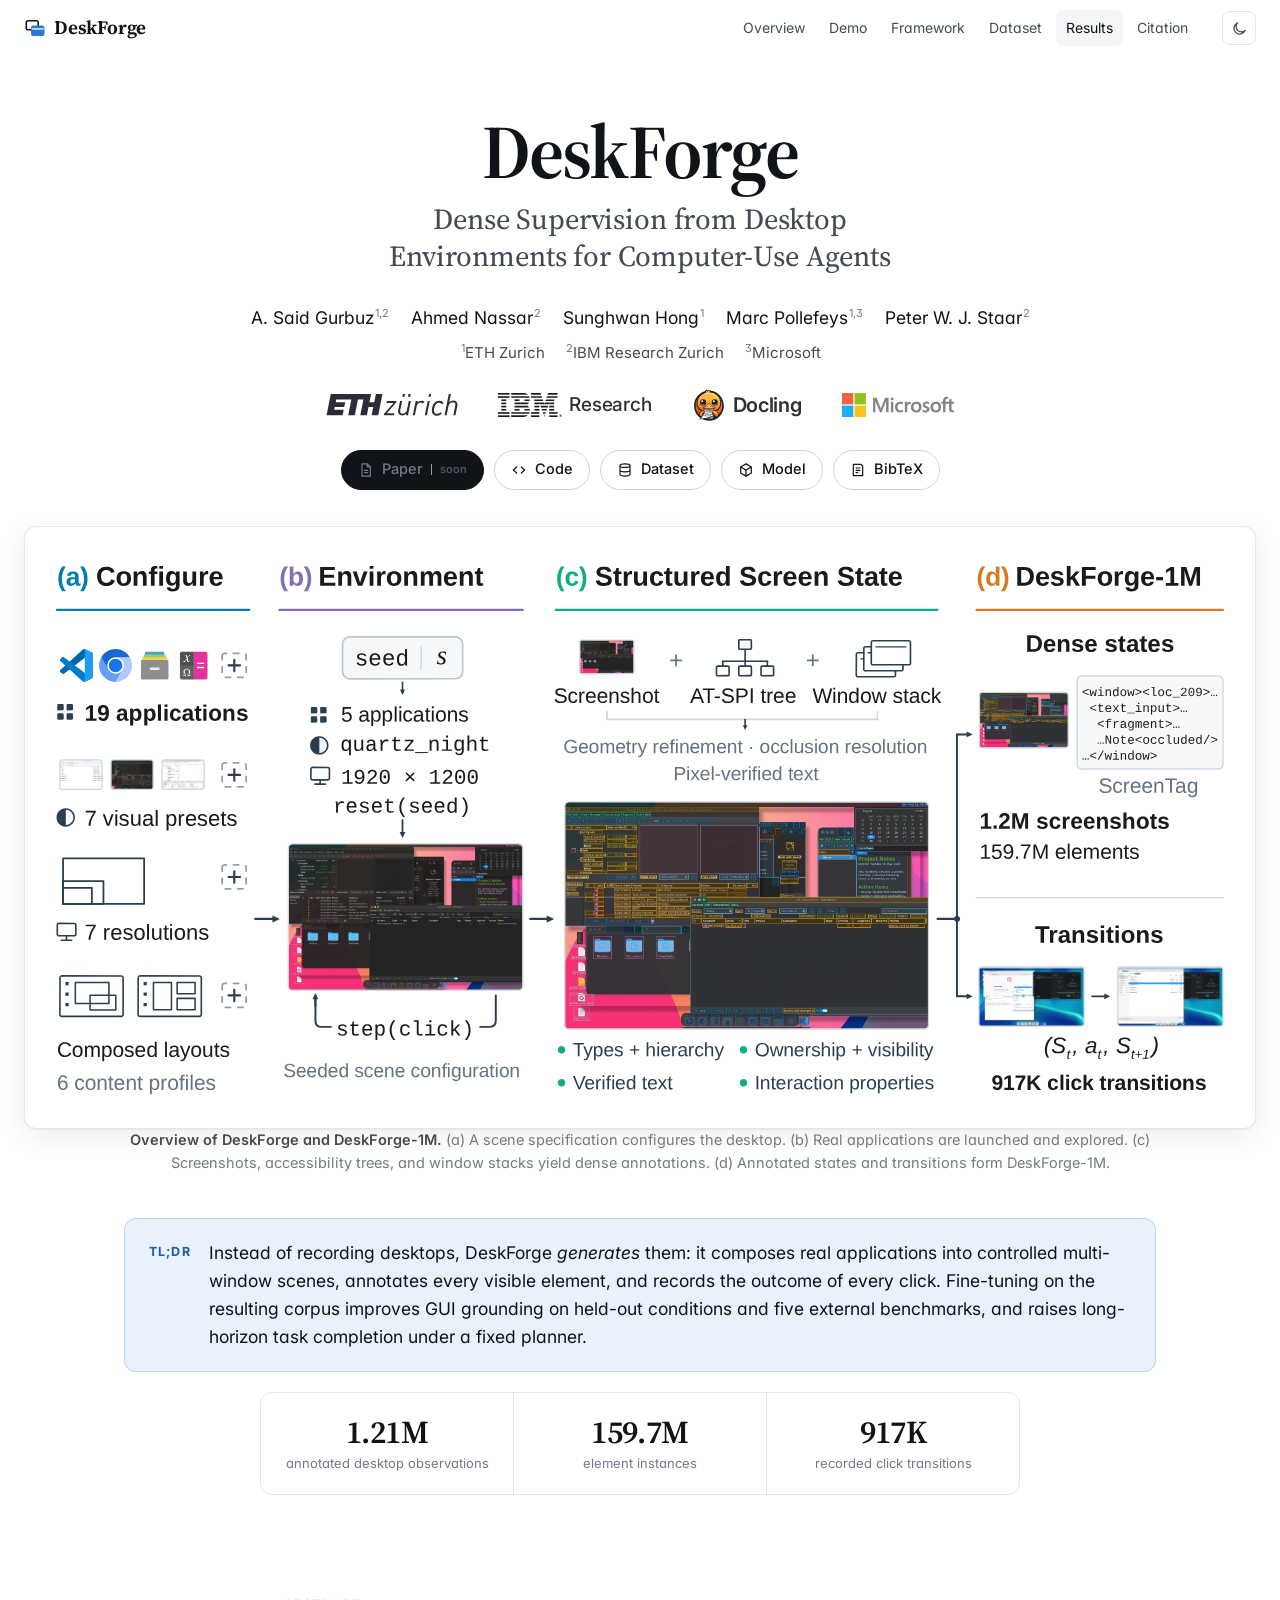
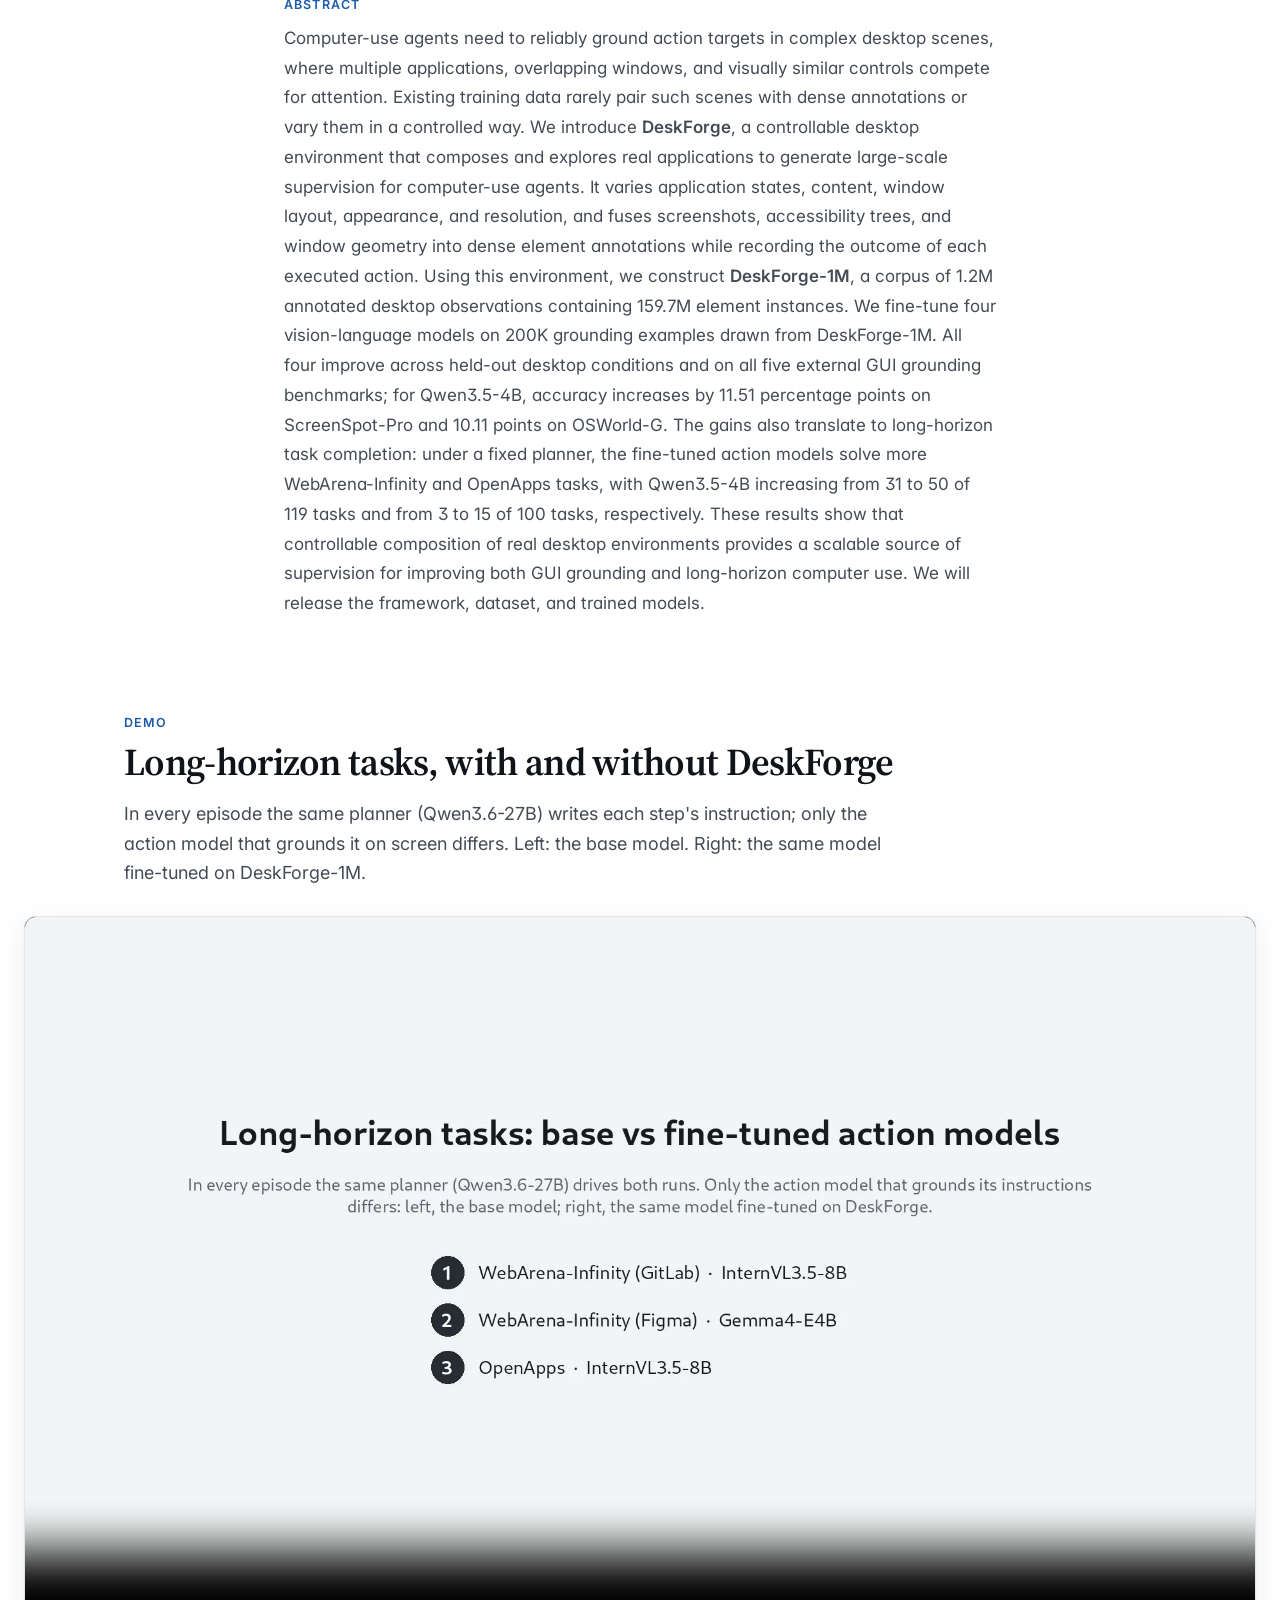
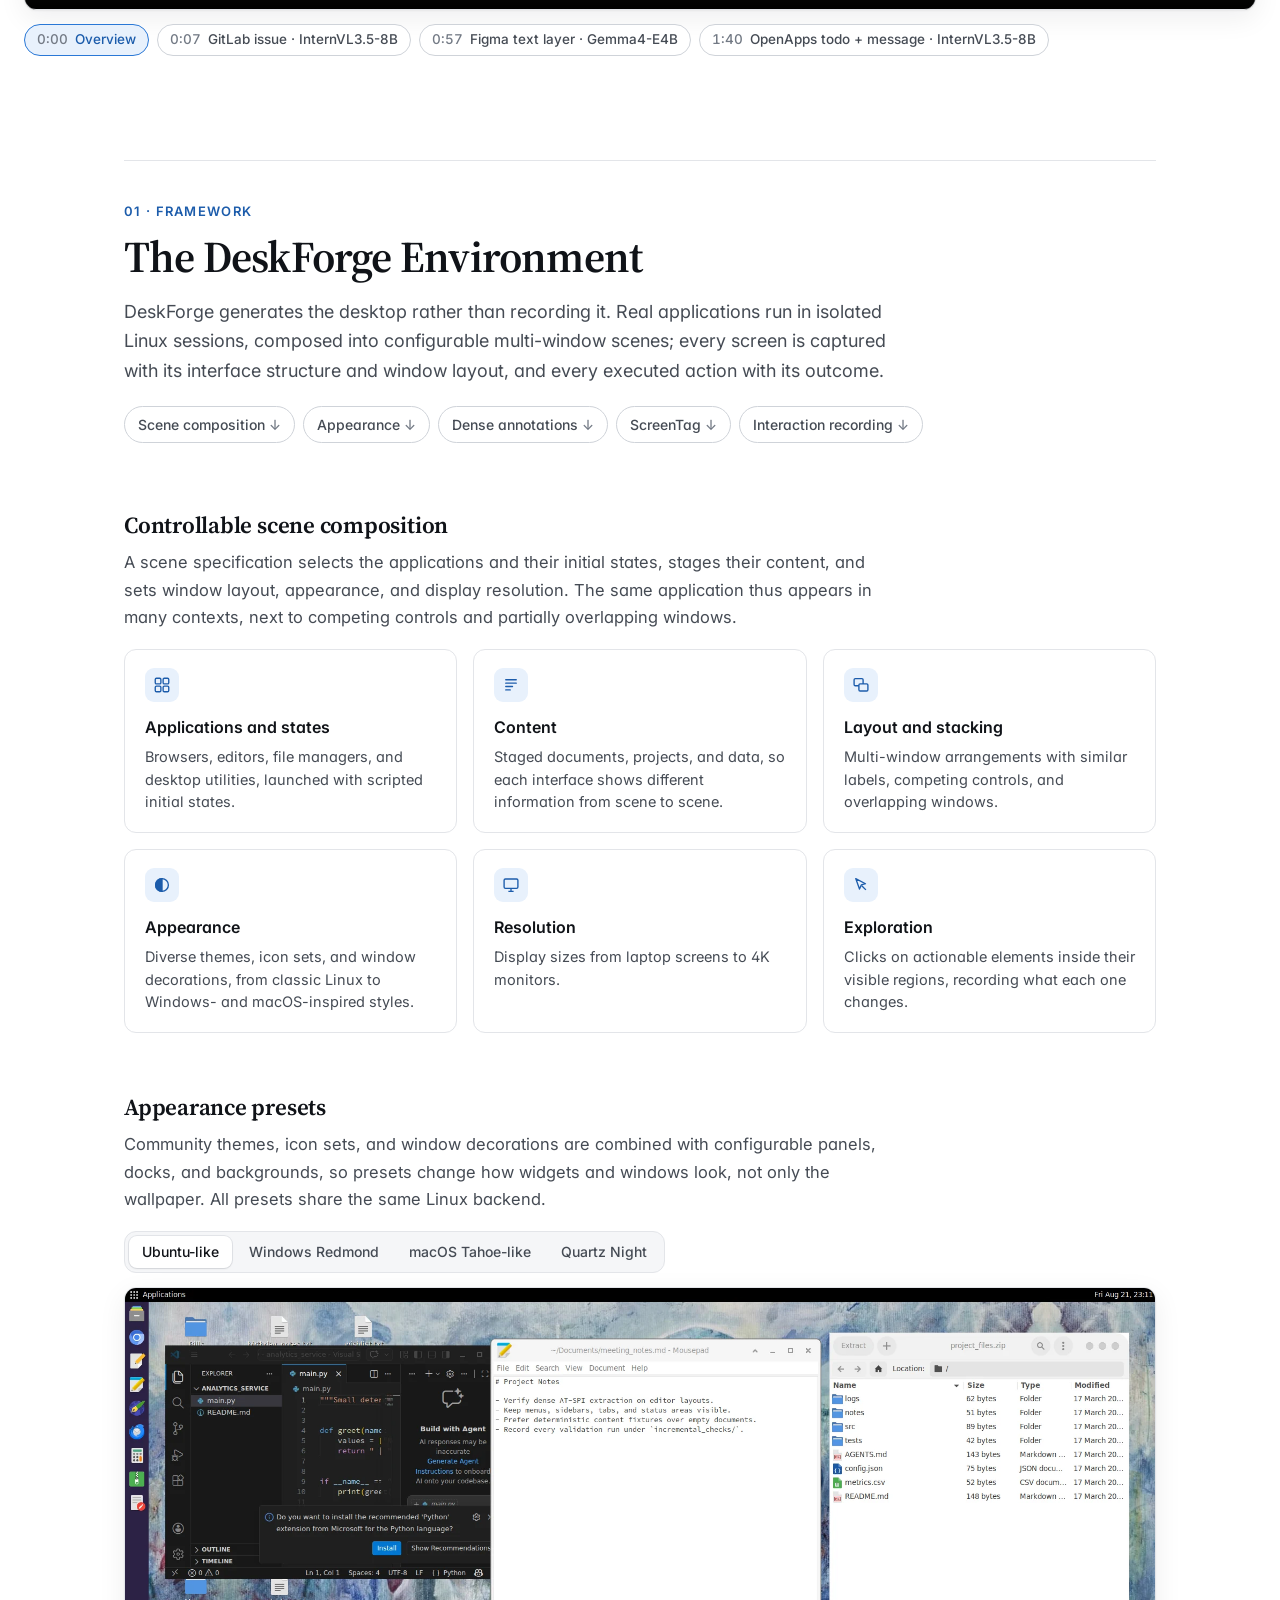
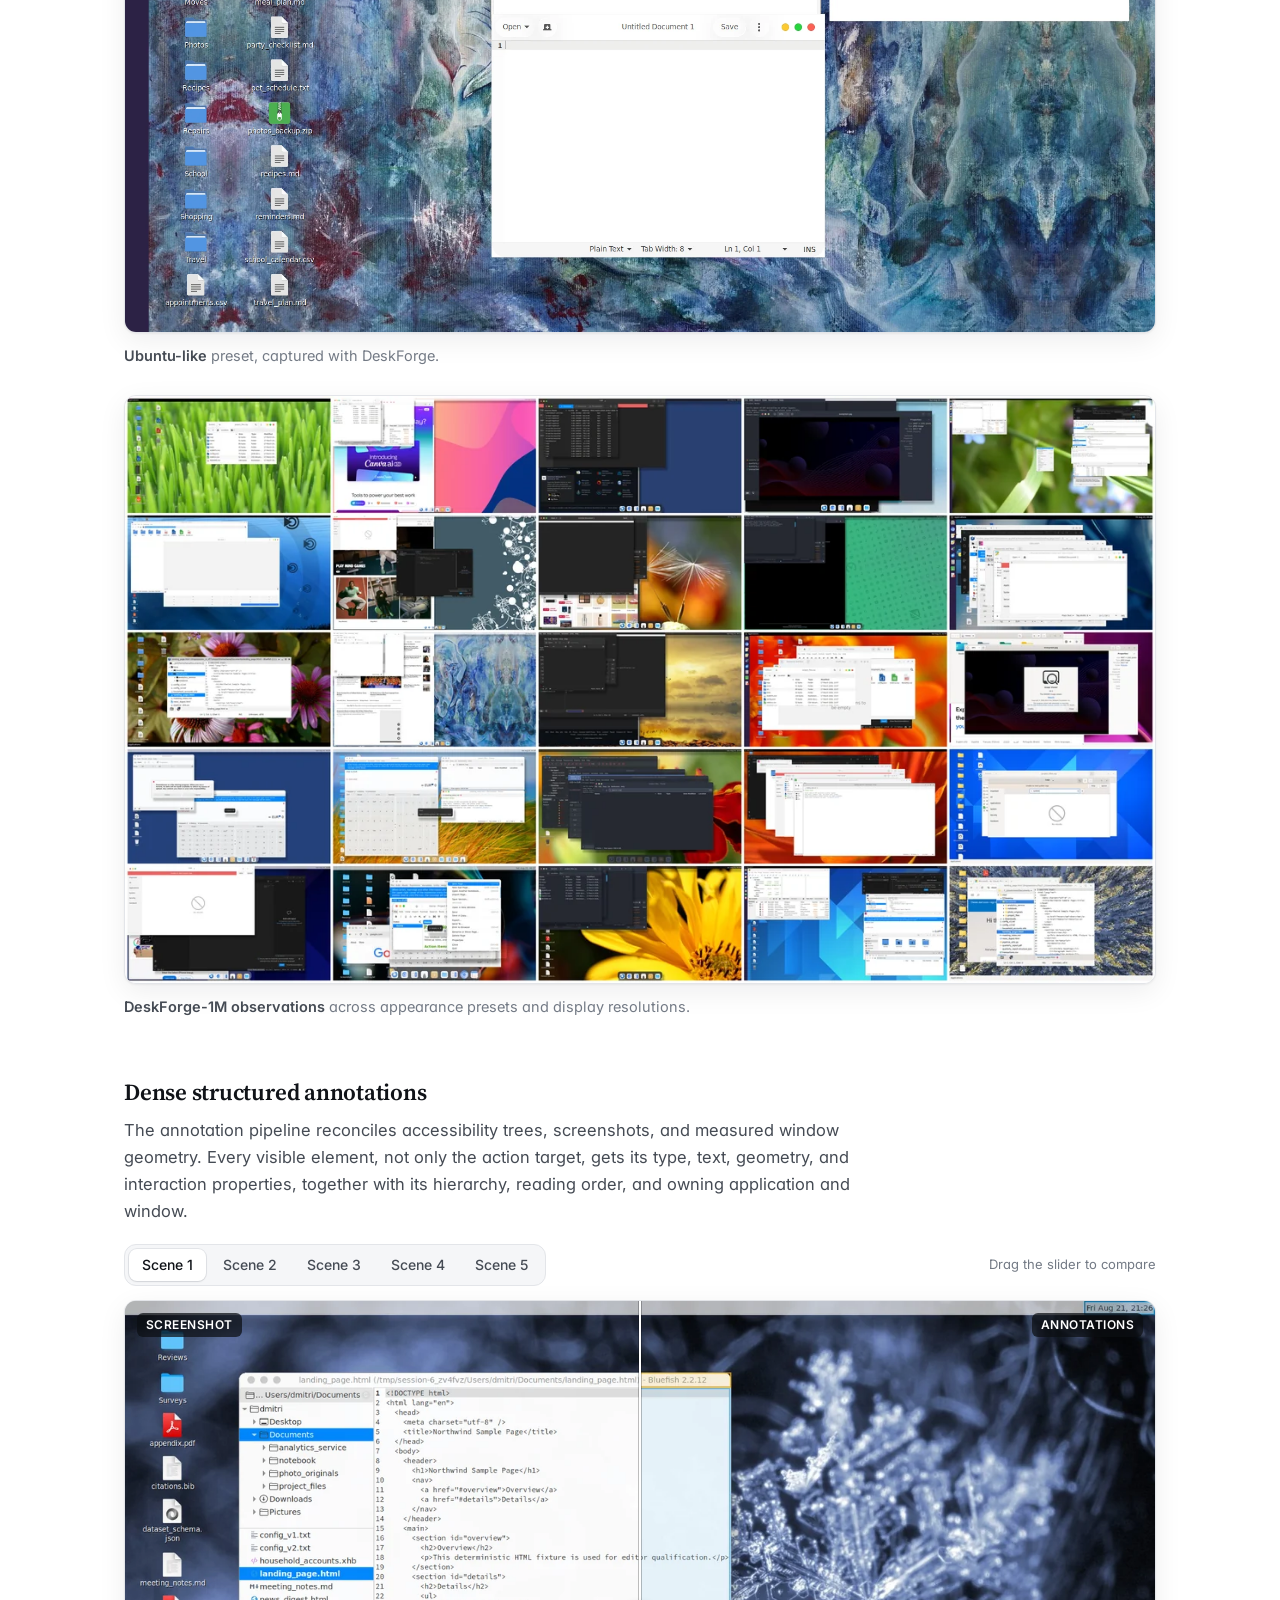
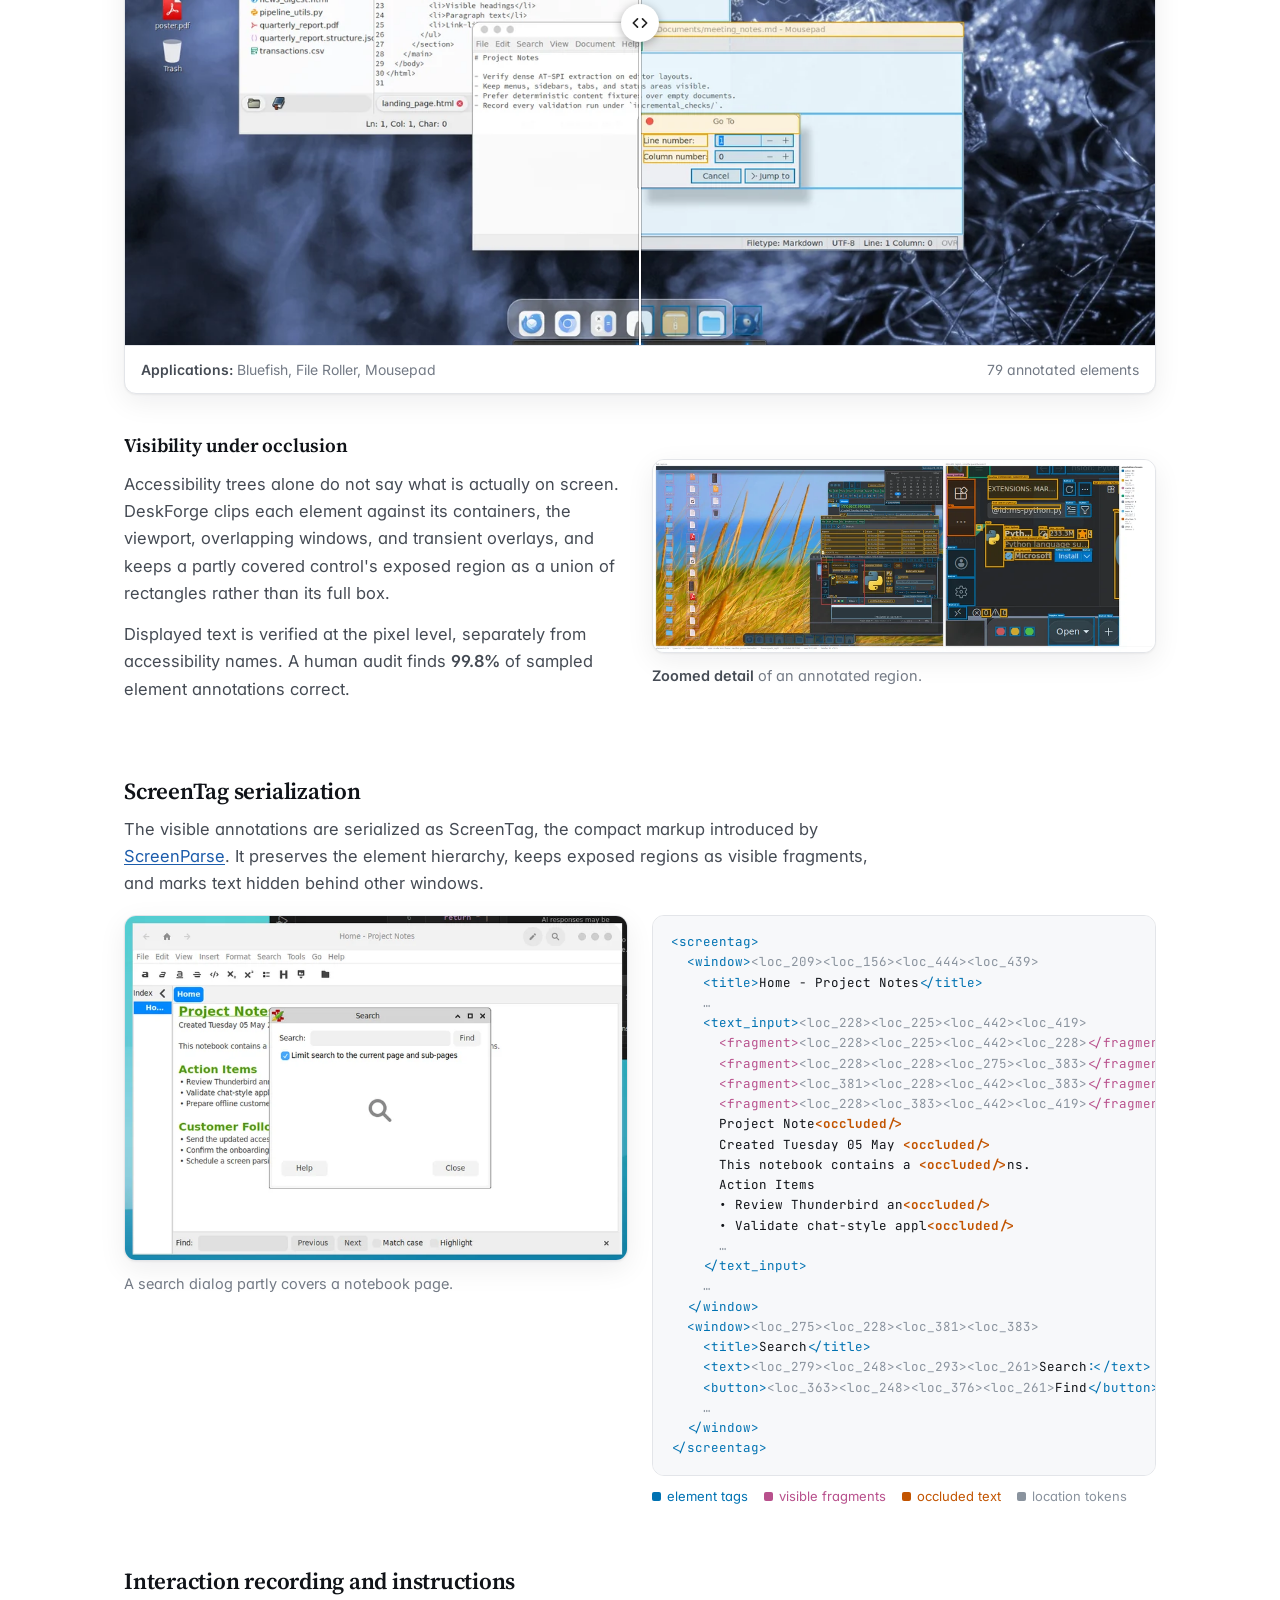
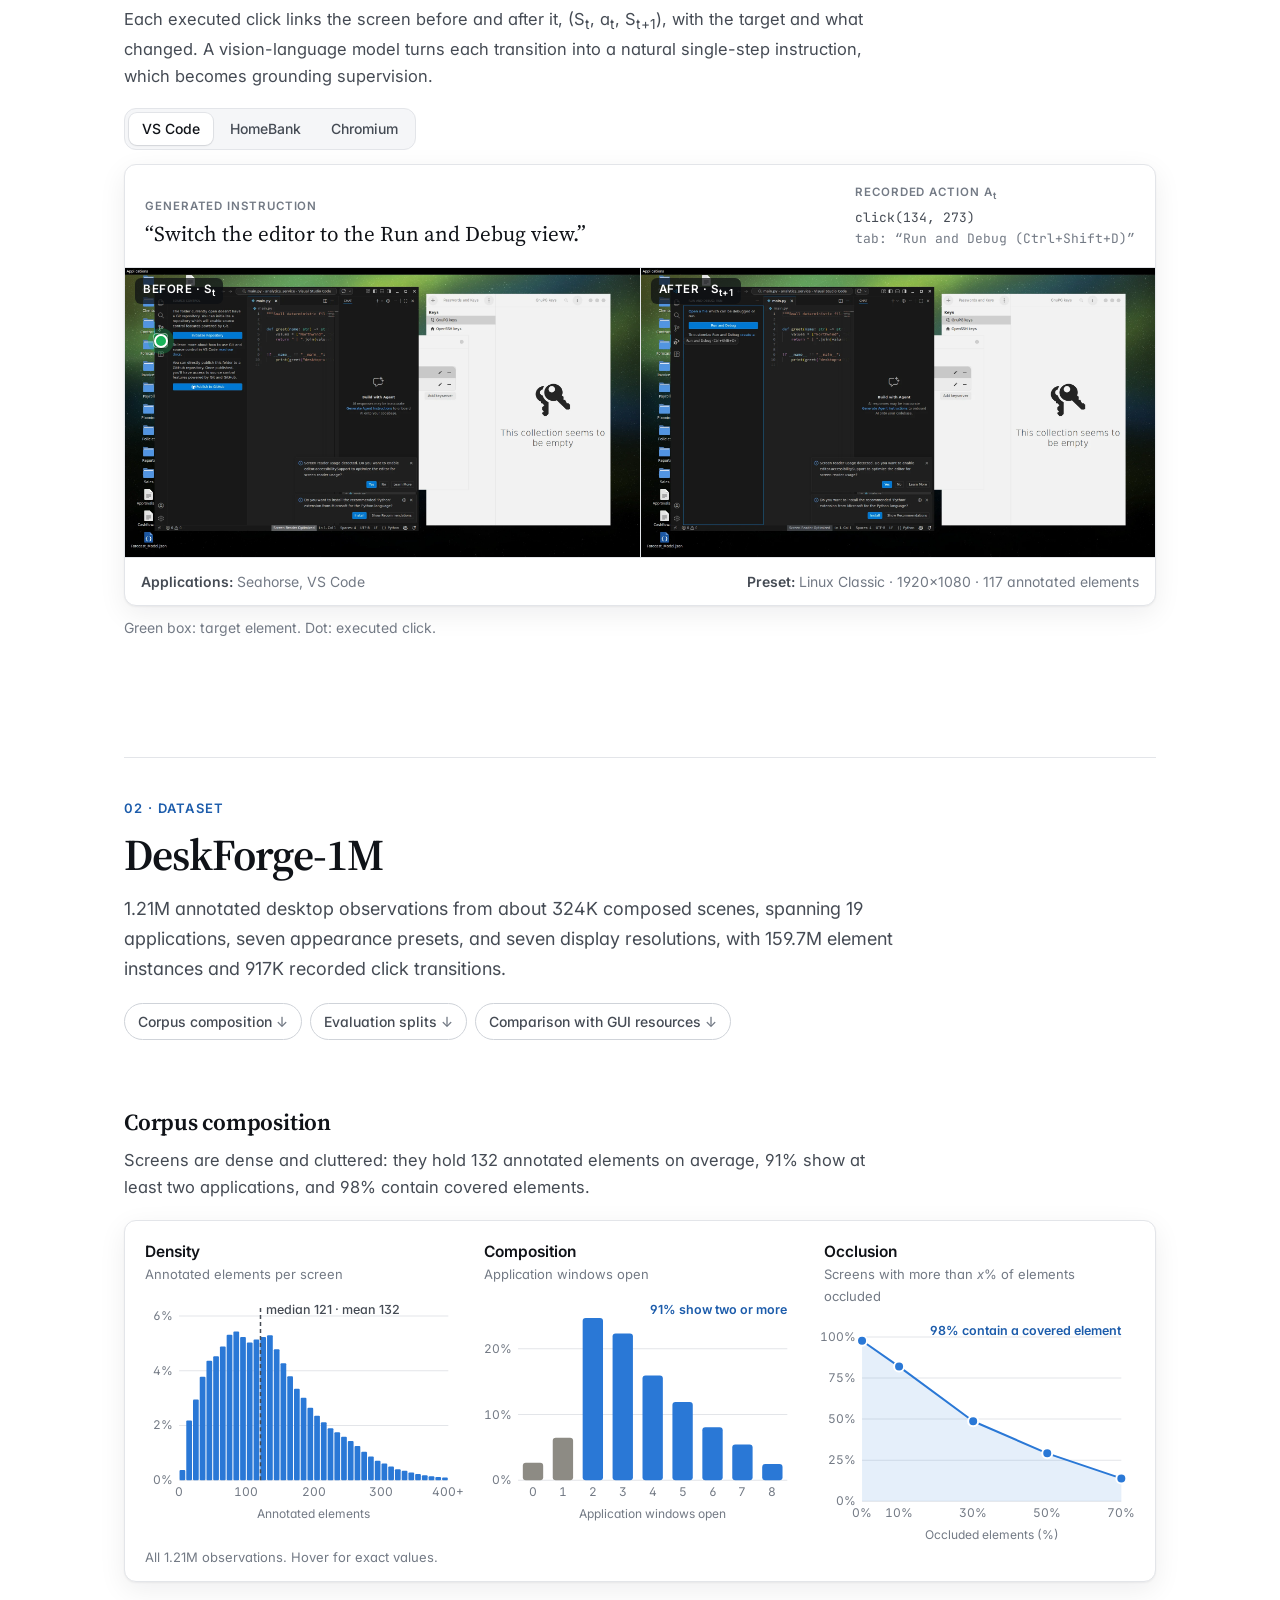
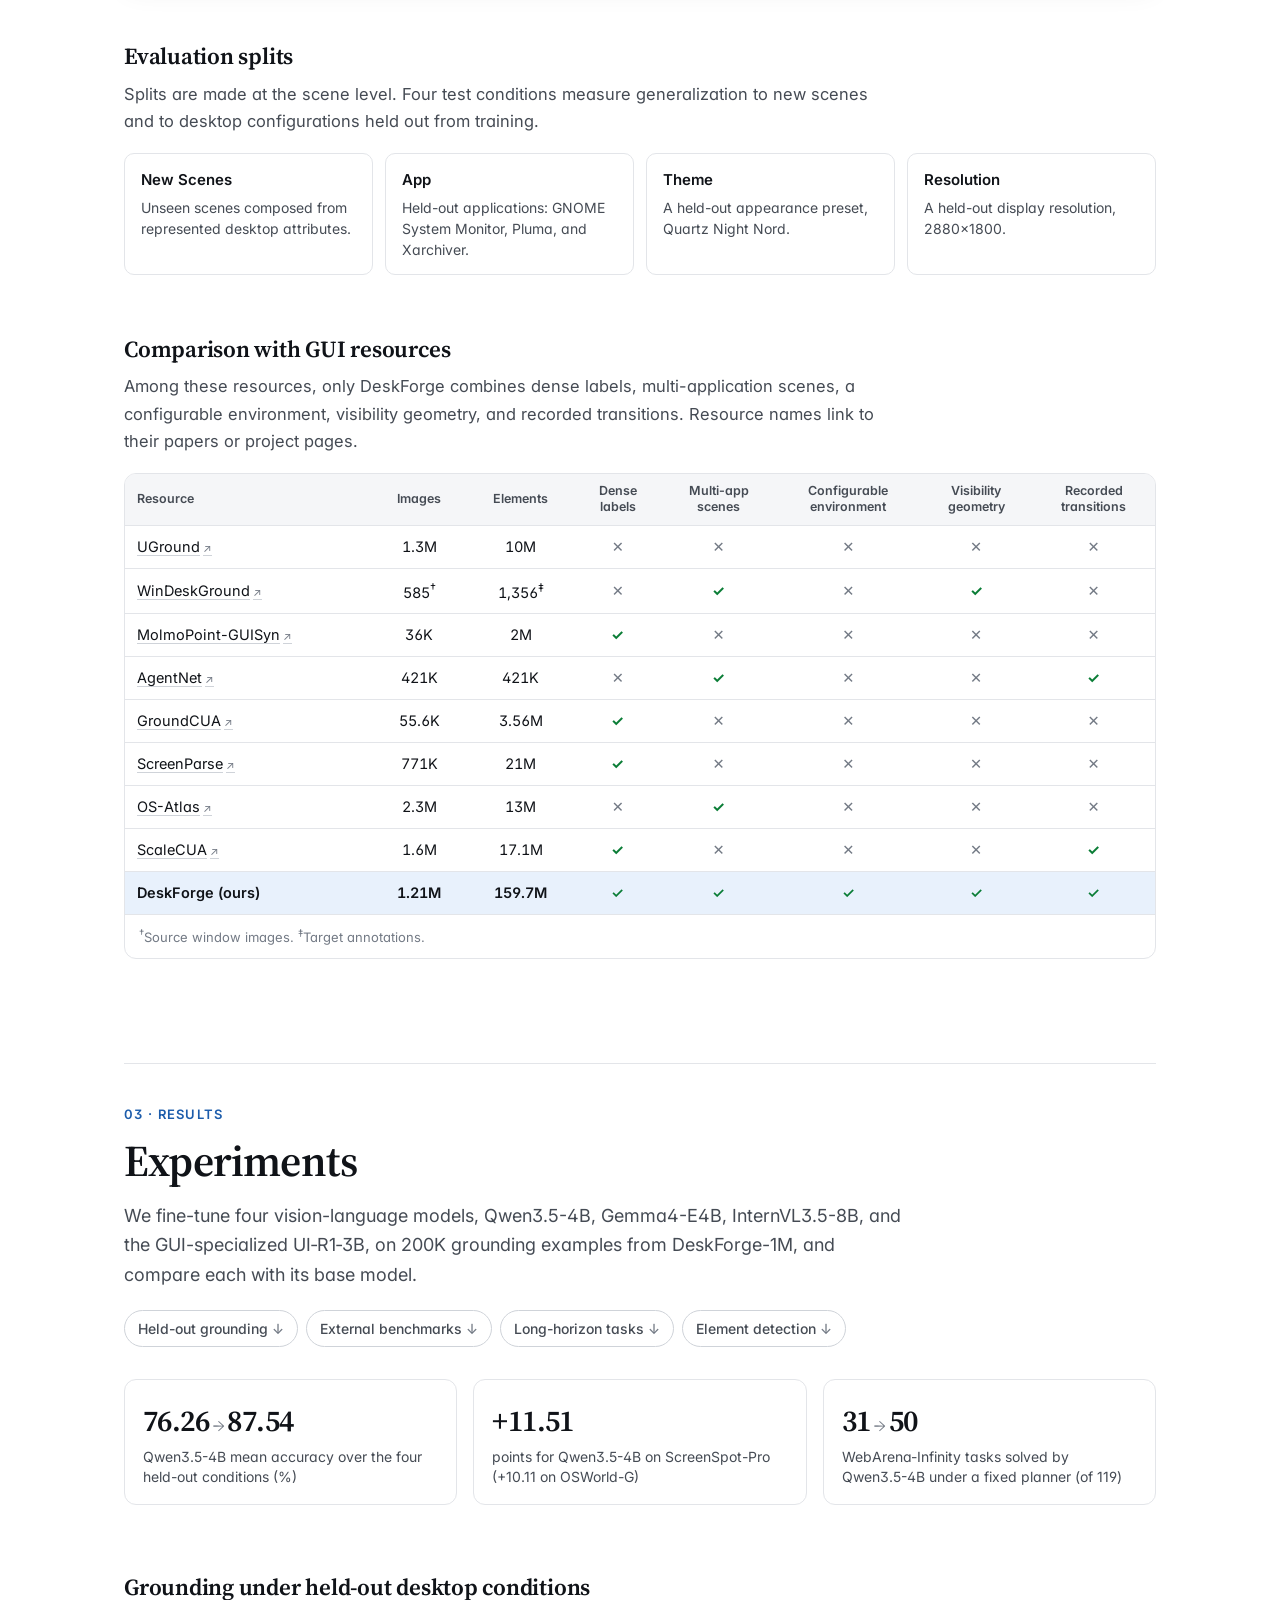
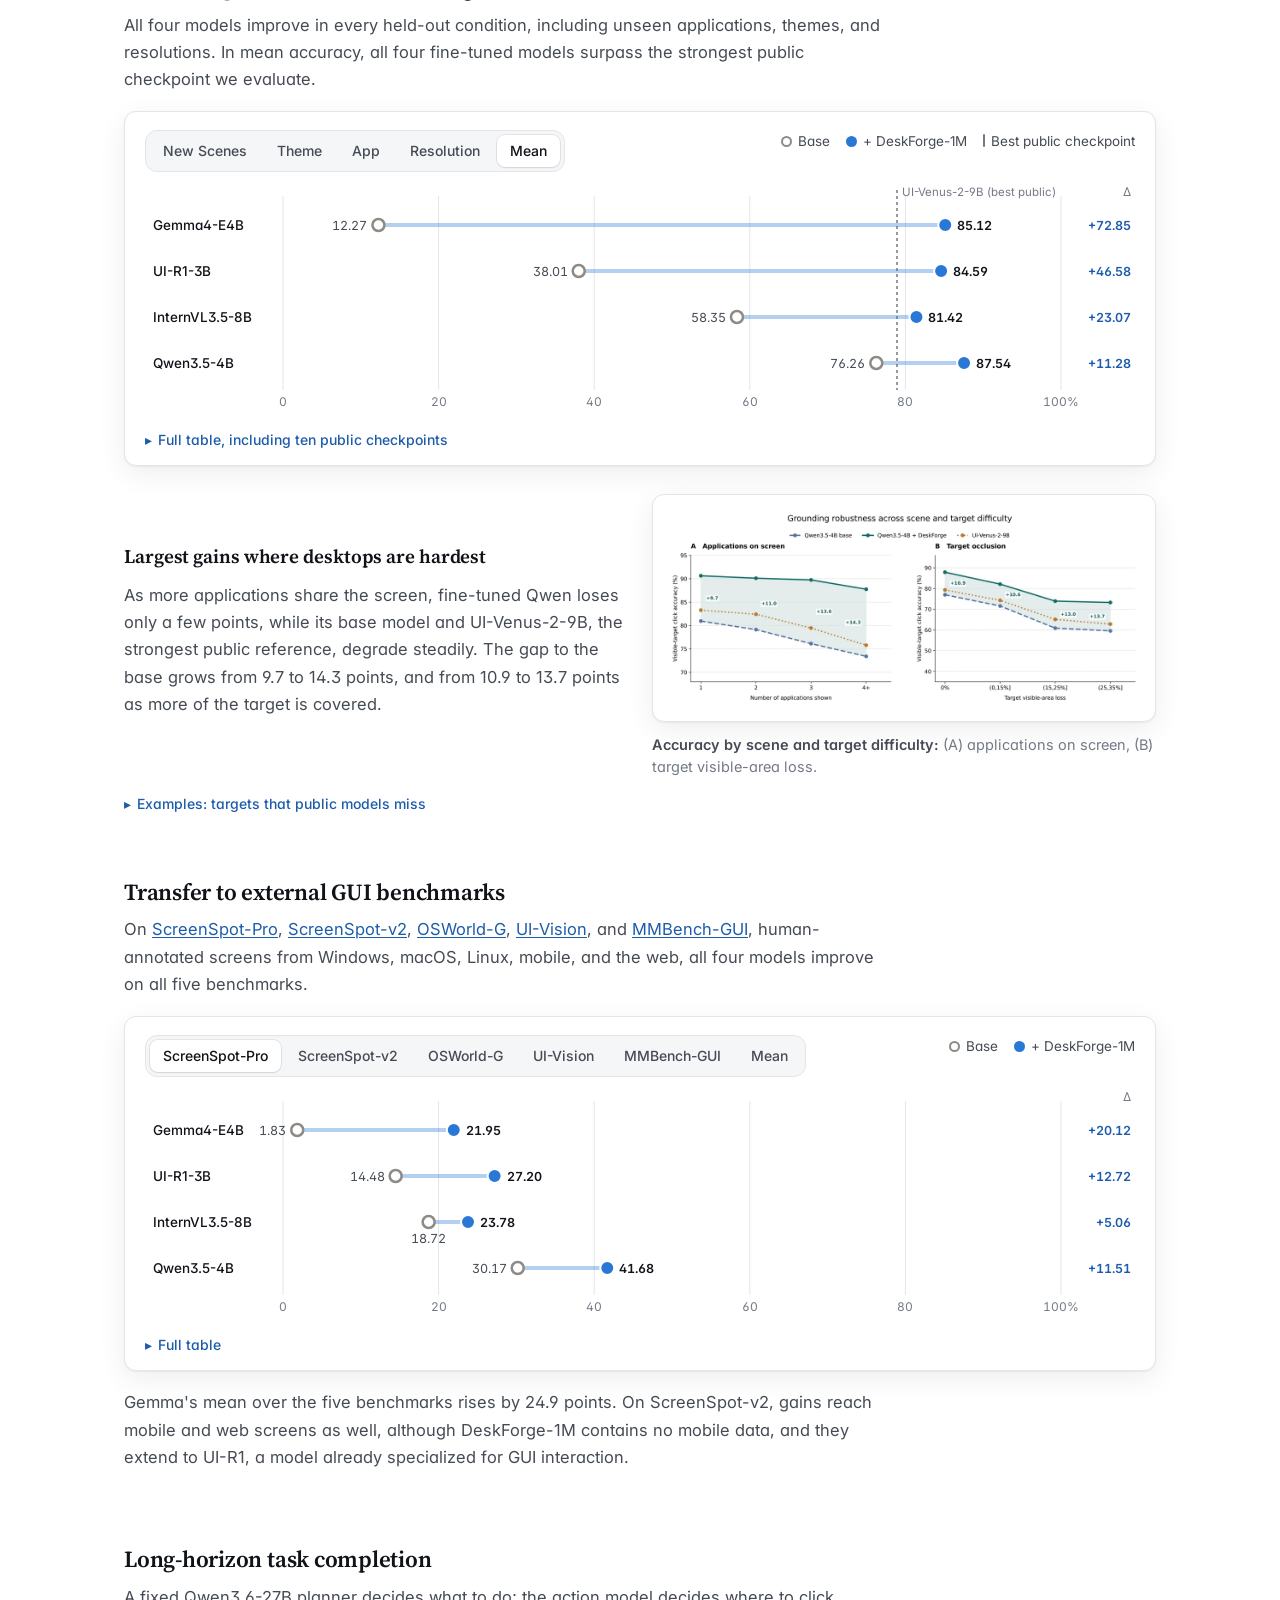
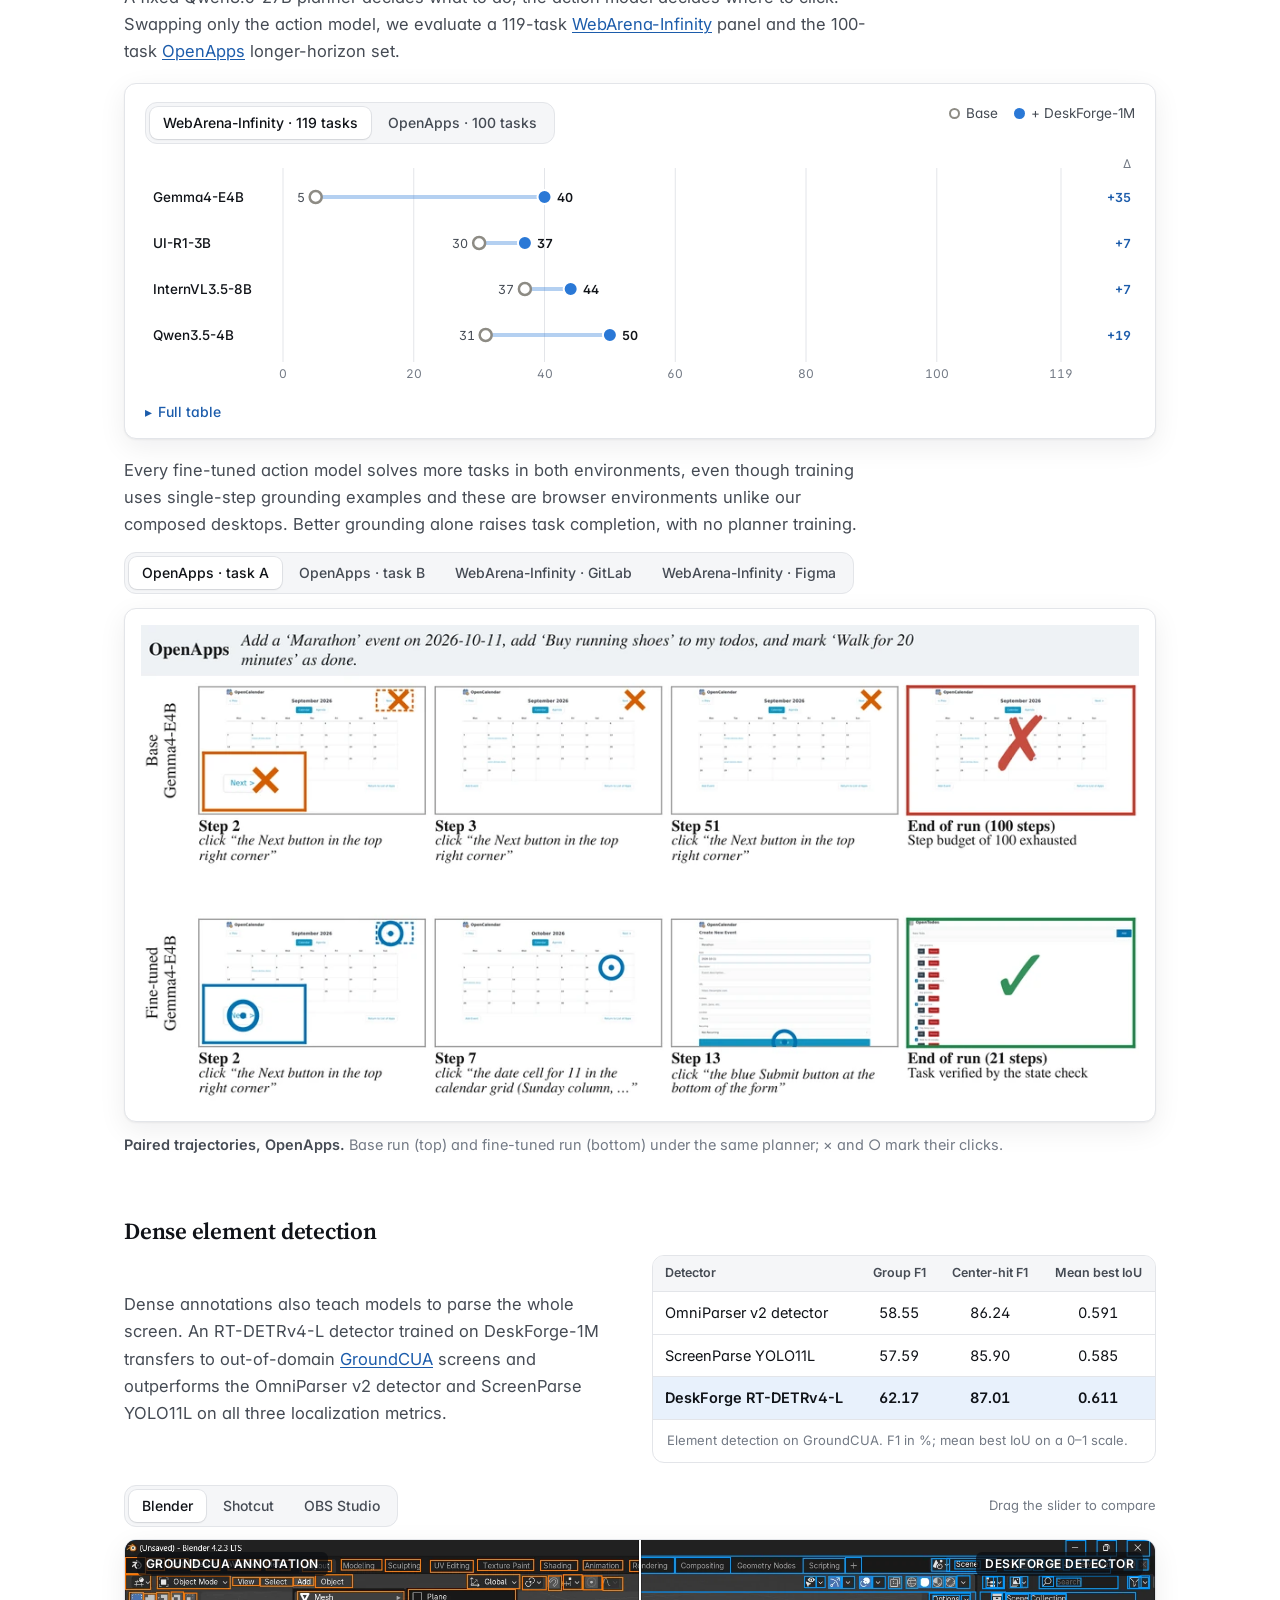
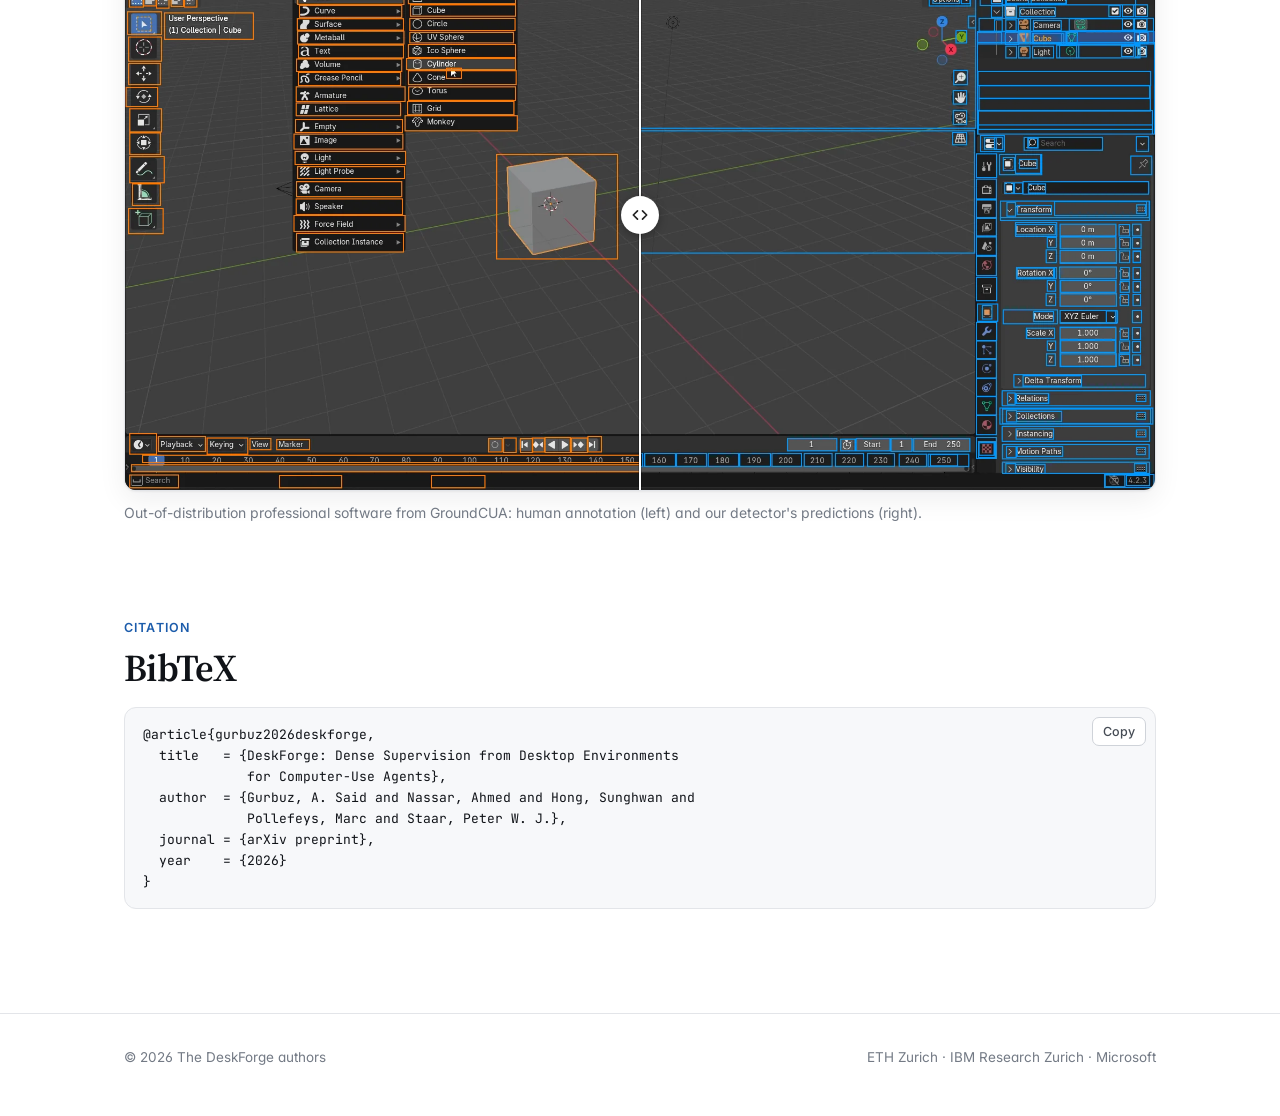
==== commit 4aef0f41: "Update project page" ====
--- a/docs/index.html
+++ b/docs/index.html
@@ -37,7 +37,7 @@
 <link rel="preconnect" href="https://fonts.gstatic.com" crossorigin>
 <link href="https://fonts.googleapis.com/css2?family=Inter:wght@400;500;600;700&family=JetBrains+Mono:wght@400;700&family=Source+Serif+4:opsz,wght@8..60,400..700&display=swap" rel="stylesheet">
 <link rel="stylesheet" href="assets/css/style.css">
-<link rel="preload" as="image" href="assets/img/overview-1200.webp" imagesrcset="assets/img/overview-1200.webp 1200w, assets/img/overview-2400.webp 2400w" imagesizes="(max-width: 1280px) 100vw, 1232px">
+<link rel="preload" as="image" href="assets/img/overview.svg">
 <script>try{var t=localStorage.getItem("df-theme");if(t)document.documentElement.dataset.theme=t}catch(e){}</script>
 </head>
 <body>
@@ -88,8 +88,8 @@
   </div>
   <div class="wrap-wide teaser">
     <figure>
-      <div class="frame zoomable" data-full="assets/img/overview-2400.webp">
-        <img src="assets/img/overview-1200.webp" srcset="assets/img/overview-1200.webp 1200w, assets/img/overview-2400.webp 2400w" sizes="(max-width: 1280px) 100vw, 1232px" width="2400" height="1134" alt="Overview of DeskForge: a scene specification configures the desktop, real applications are launched and explored, screenshots, accessibility trees and window stacks yield dense annotations, and annotated states and transitions form DeskForge-1M." fetchpriority="high">
+      <div class="frame zoomable" data-full="assets/img/overview.svg">
+        <img src="assets/img/overview.svg" width="2400" height="1133" alt="Overview of DeskForge: a scene specification configures the desktop, real applications are launched and explored, screenshots, accessibility trees and window stacks yield dense annotations, and annotated states and transitions form DeskForge-1M." fetchpriority="high">
       </div>
       <figcaption class="wrap" style="padding:0"><b>Overview of DeskForge and DeskForge-1M.</b> (a) A scene specification configures the desktop. (b) Real applications are launched and explored. (c) Screenshots, accessibility trees, and window stacks yield dense annotations. (d) Annotated states and transitions form DeskForge-1M.</figcaption>
     </figure>
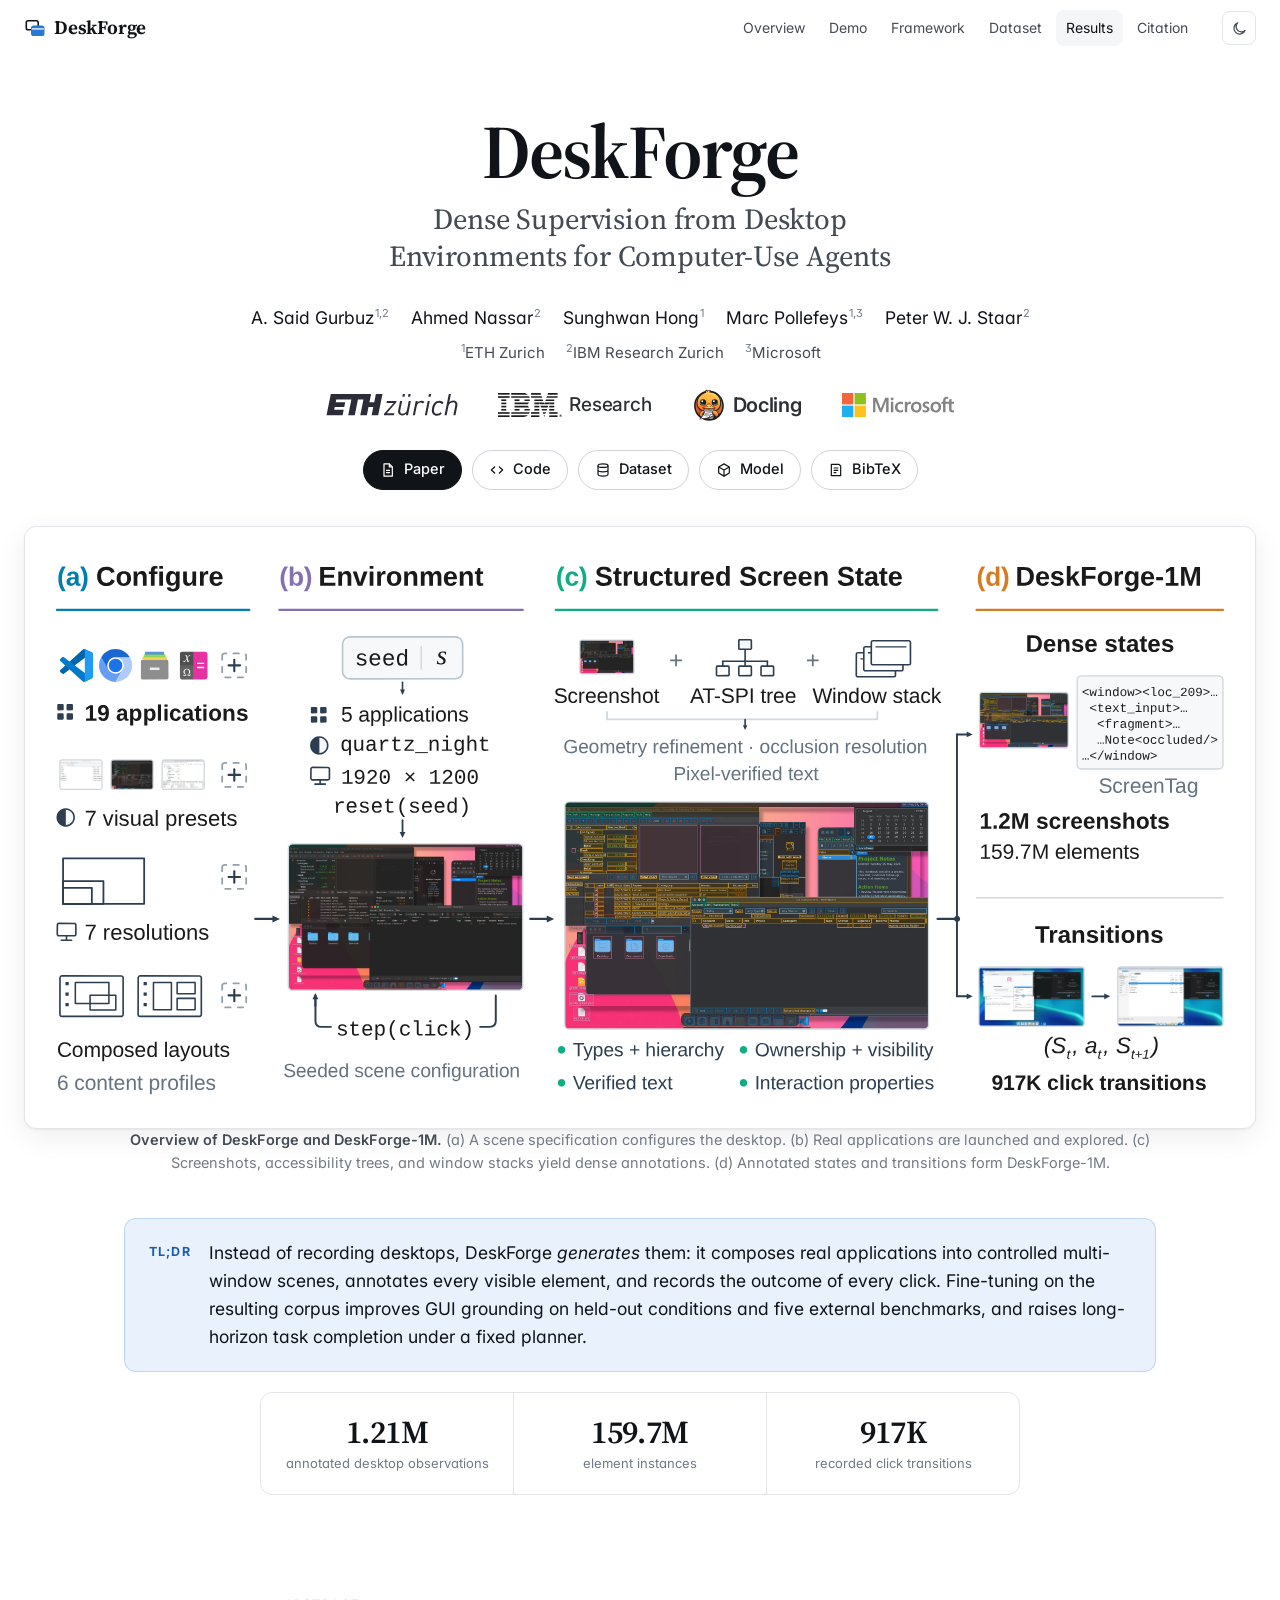
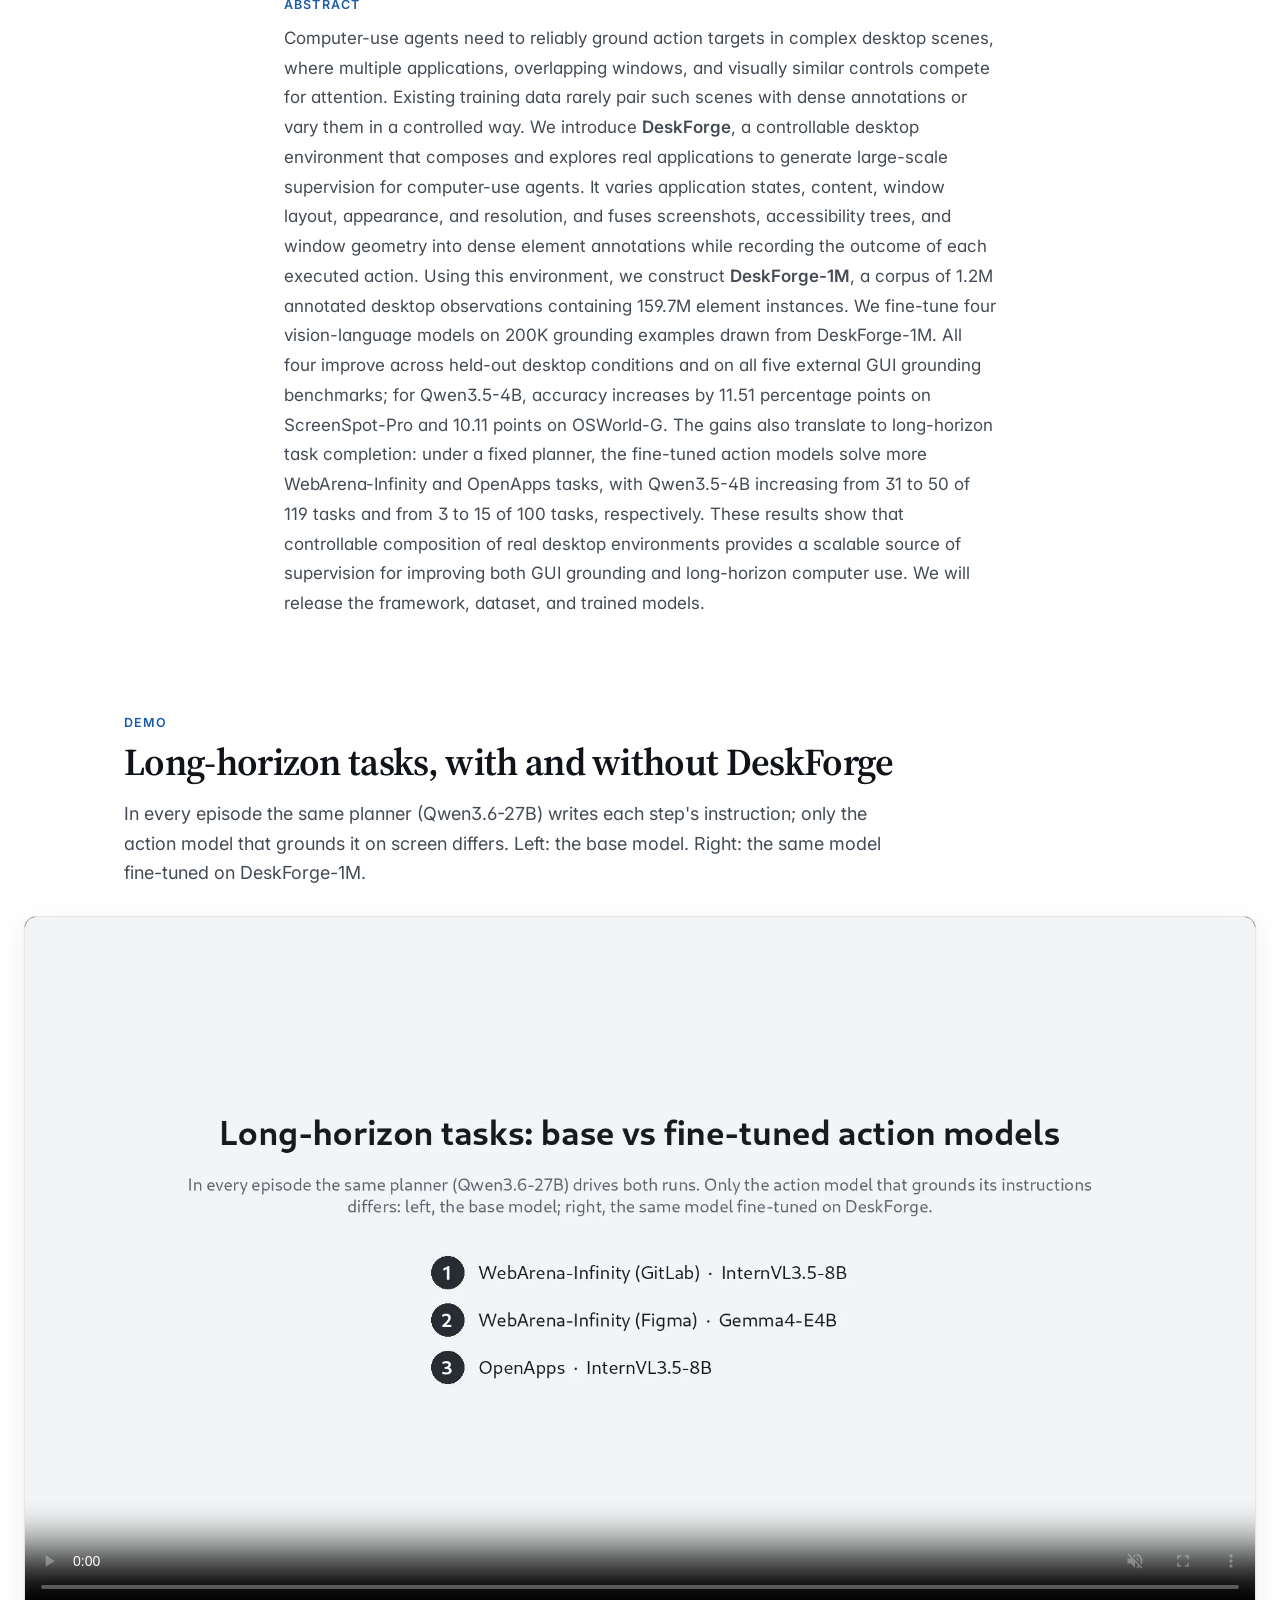
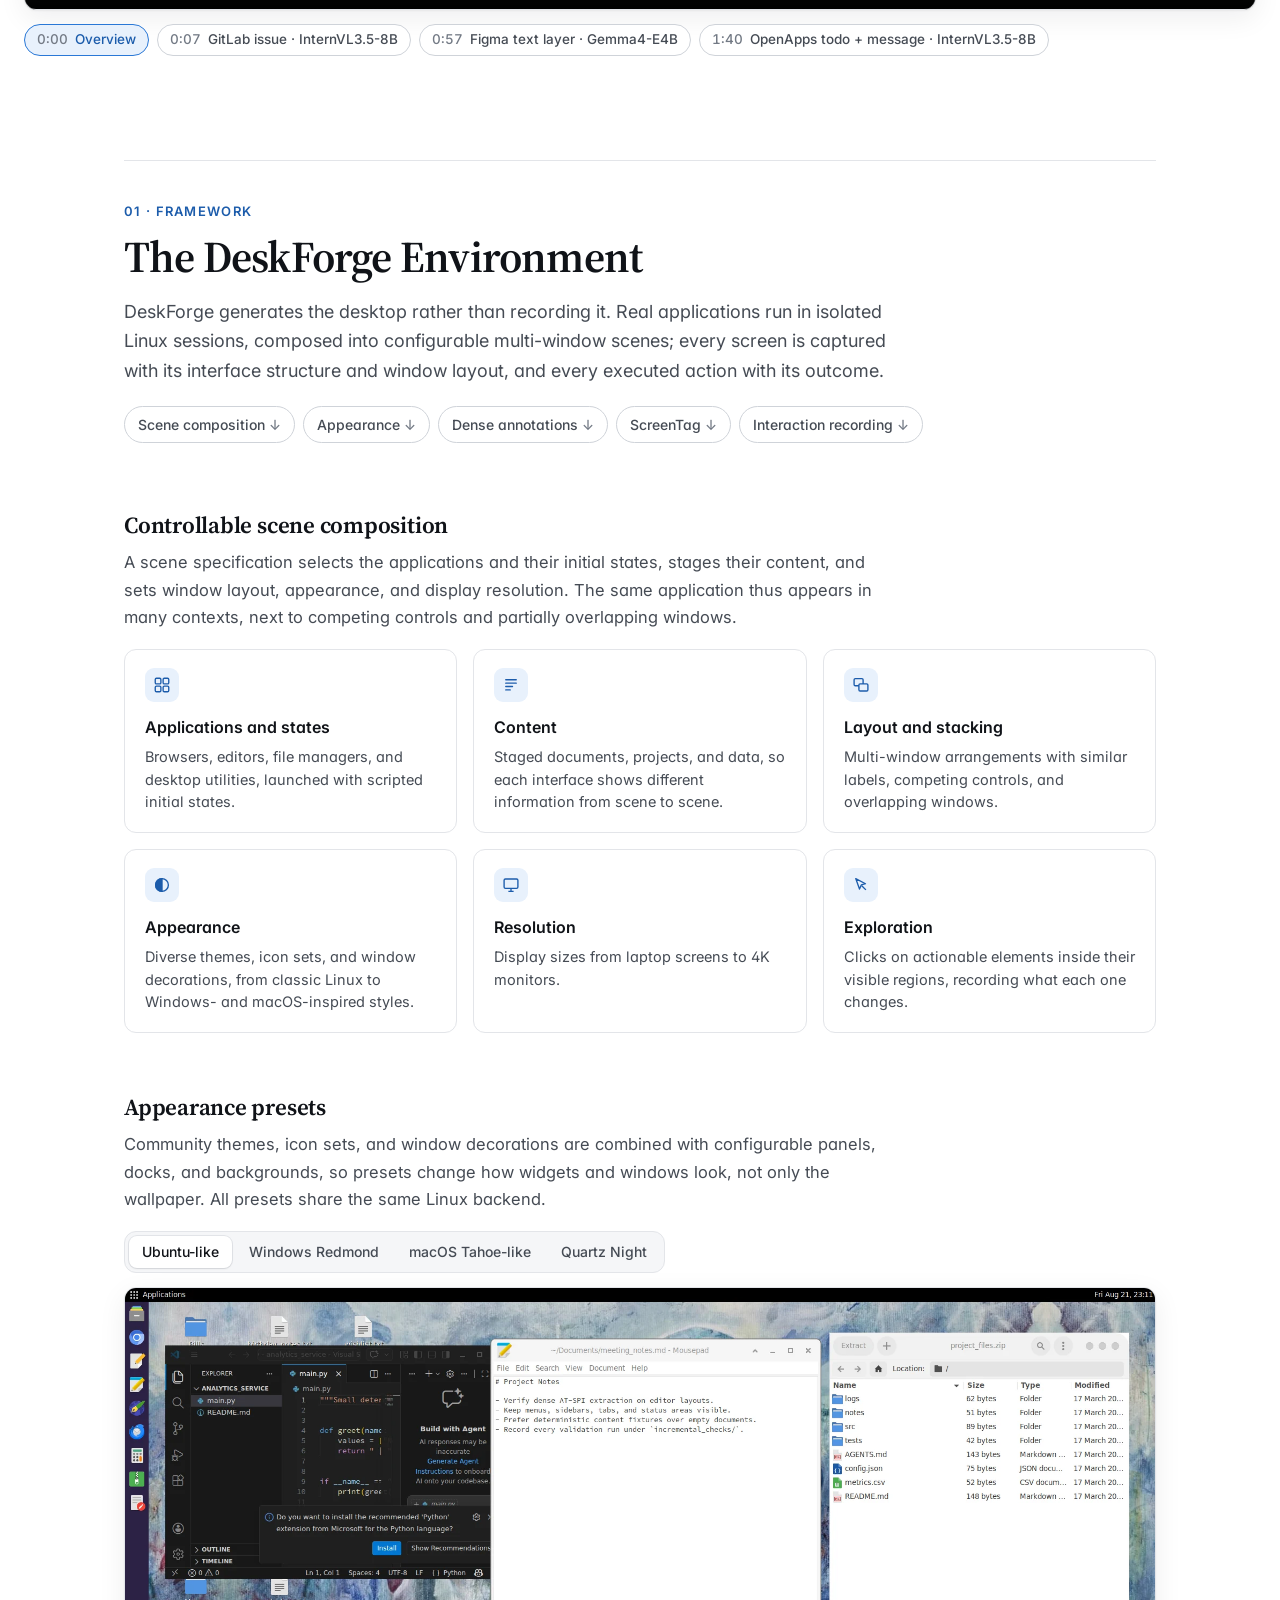
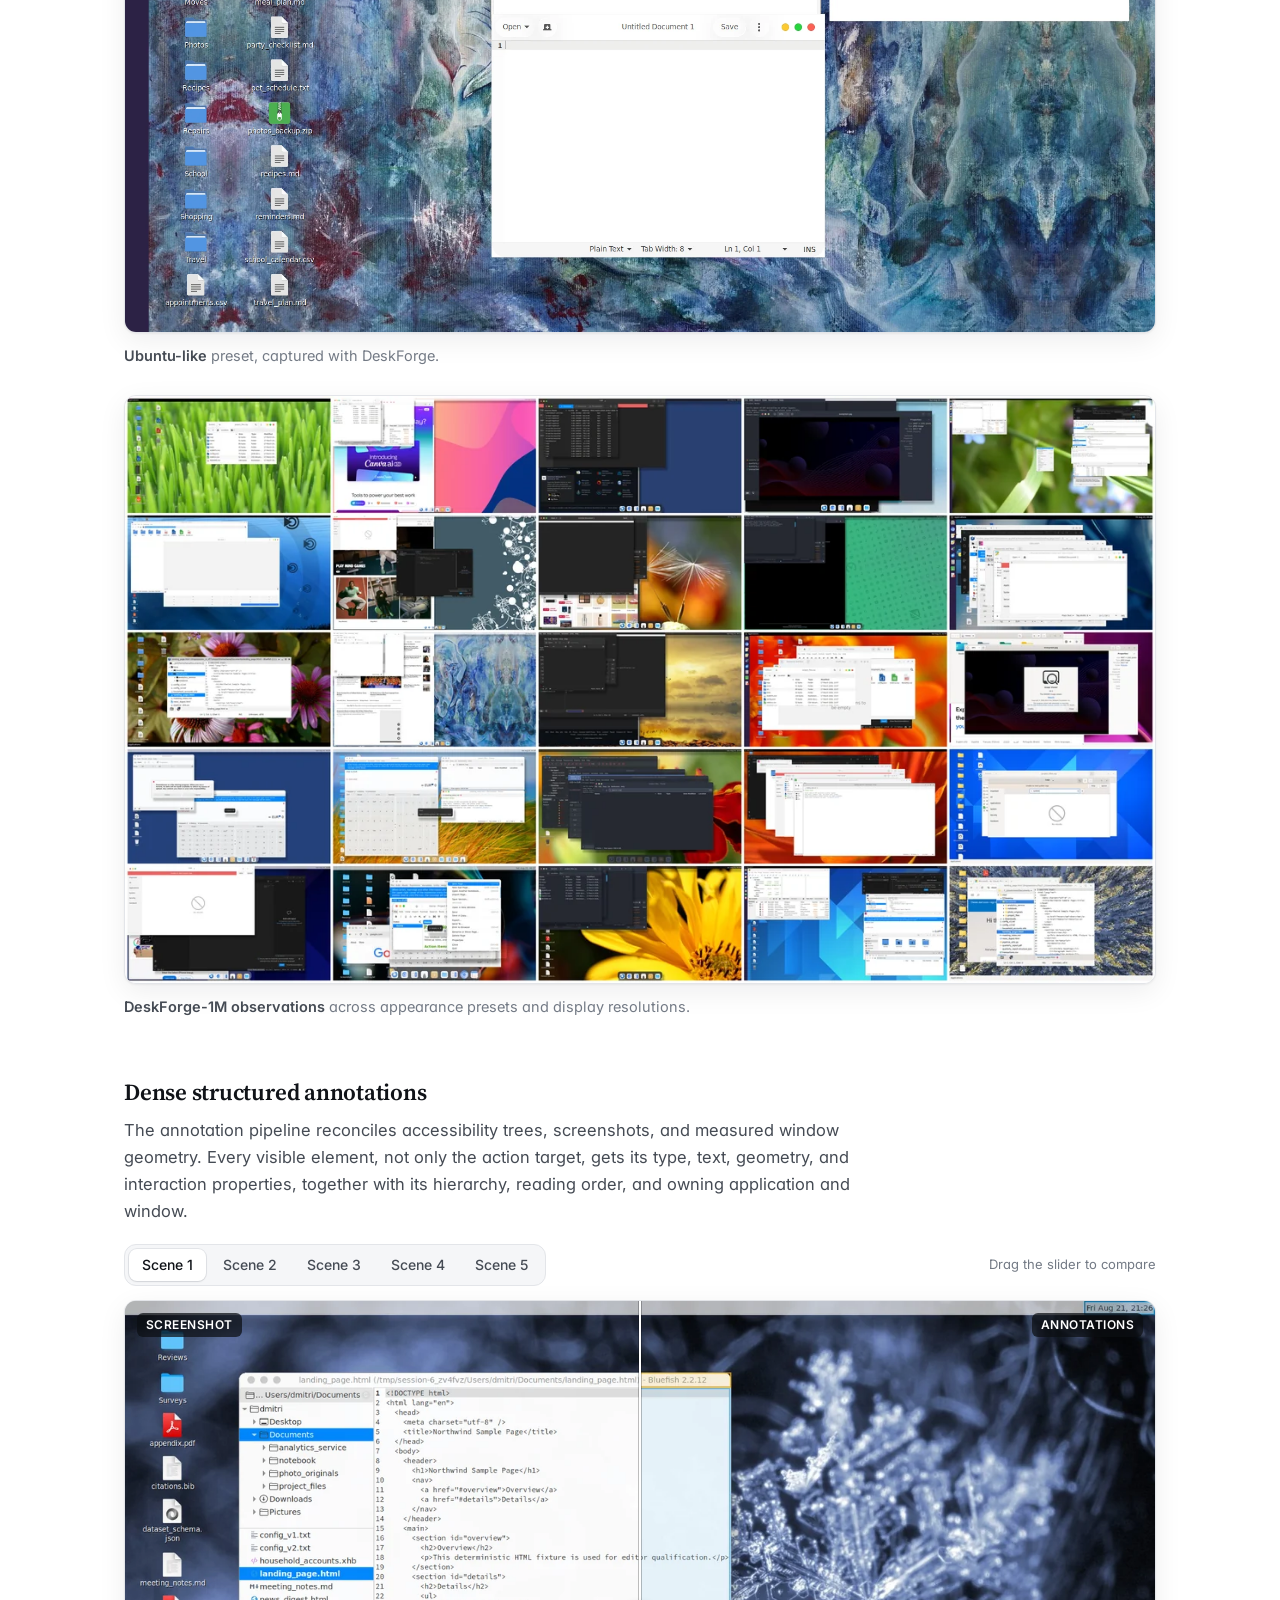
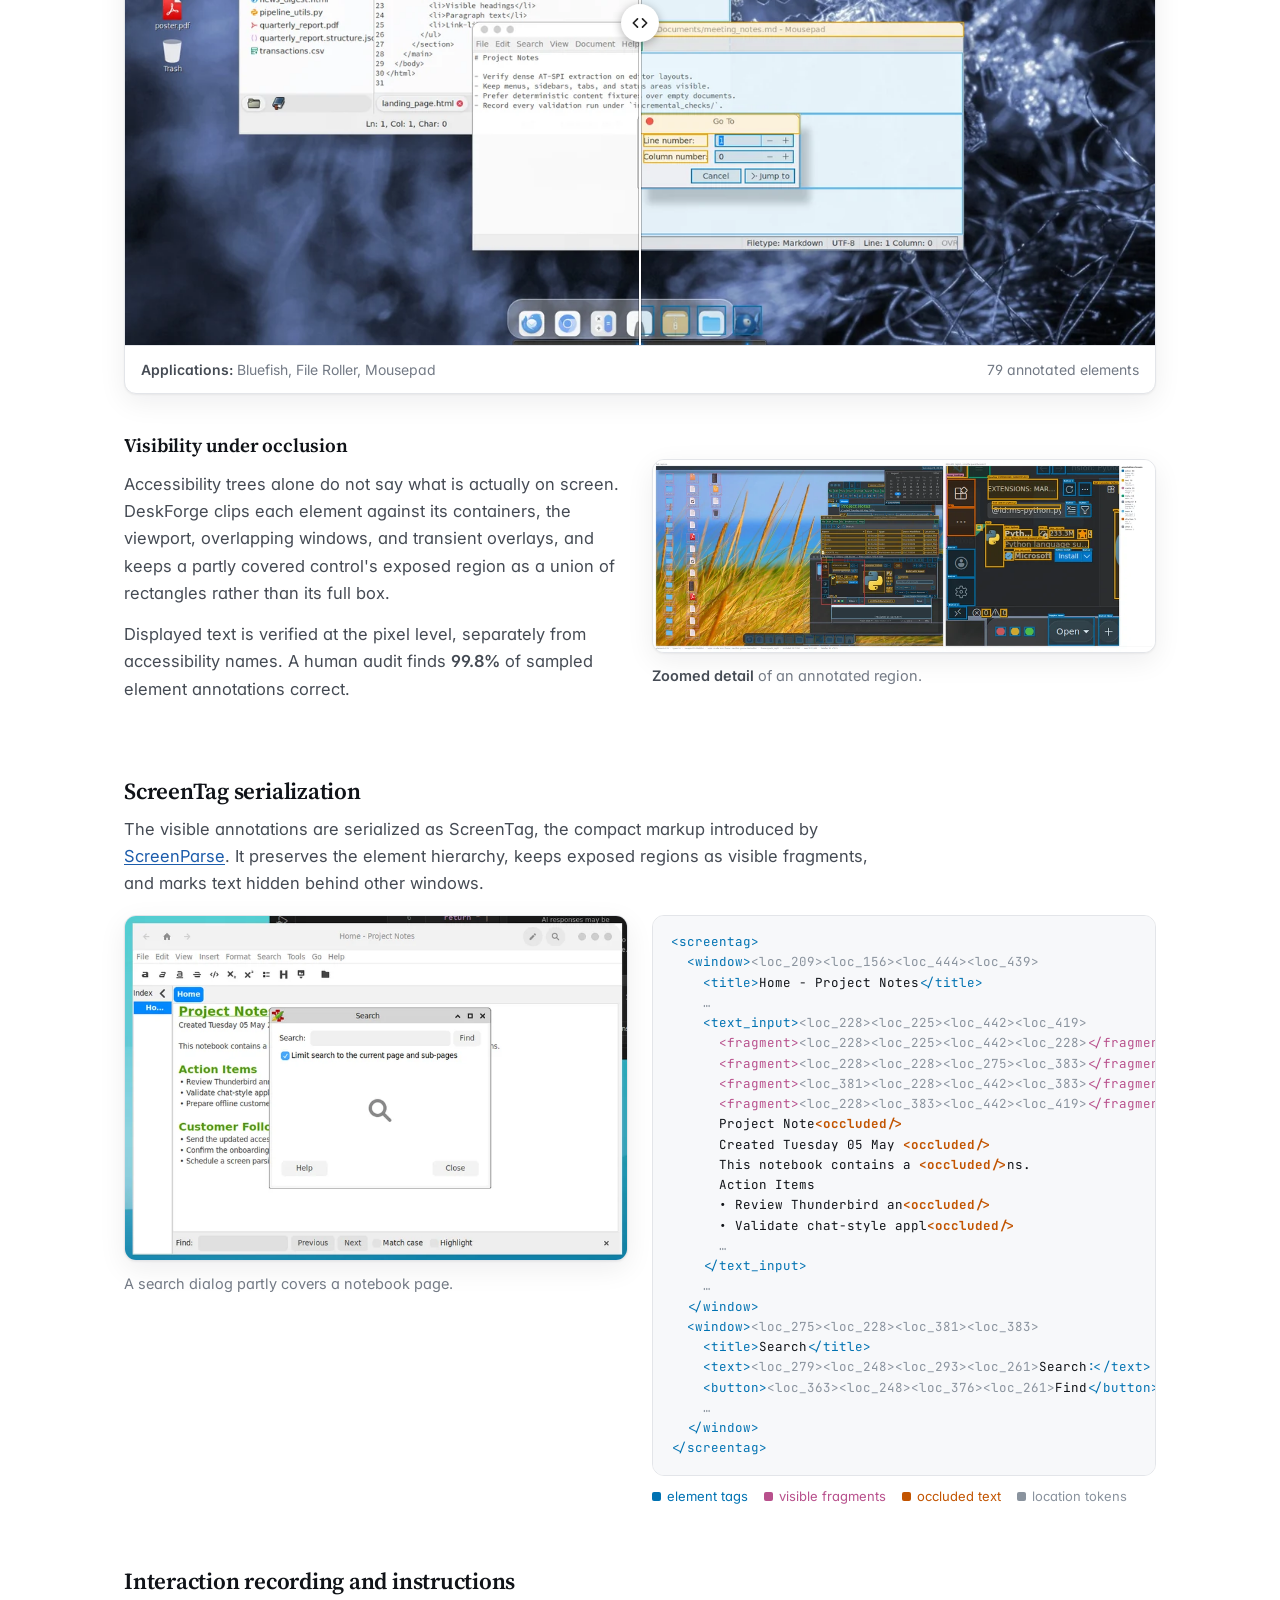
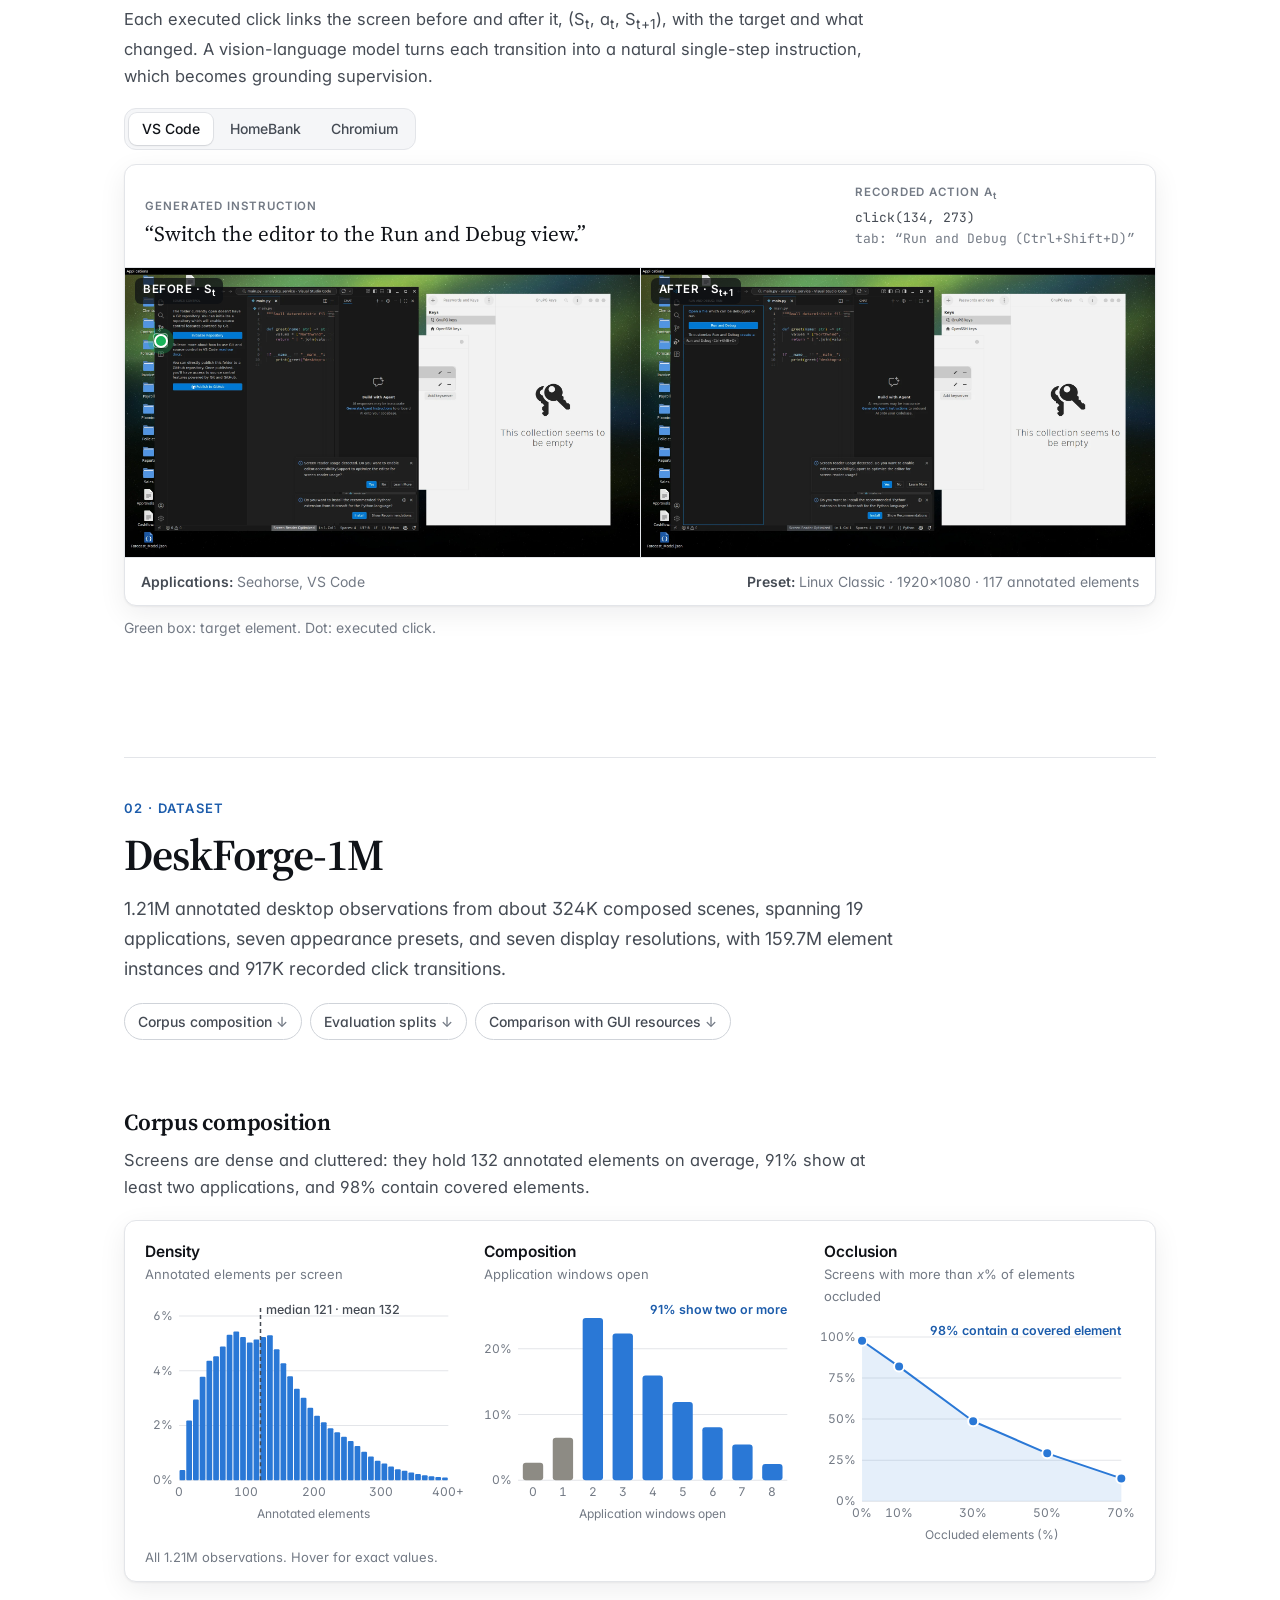
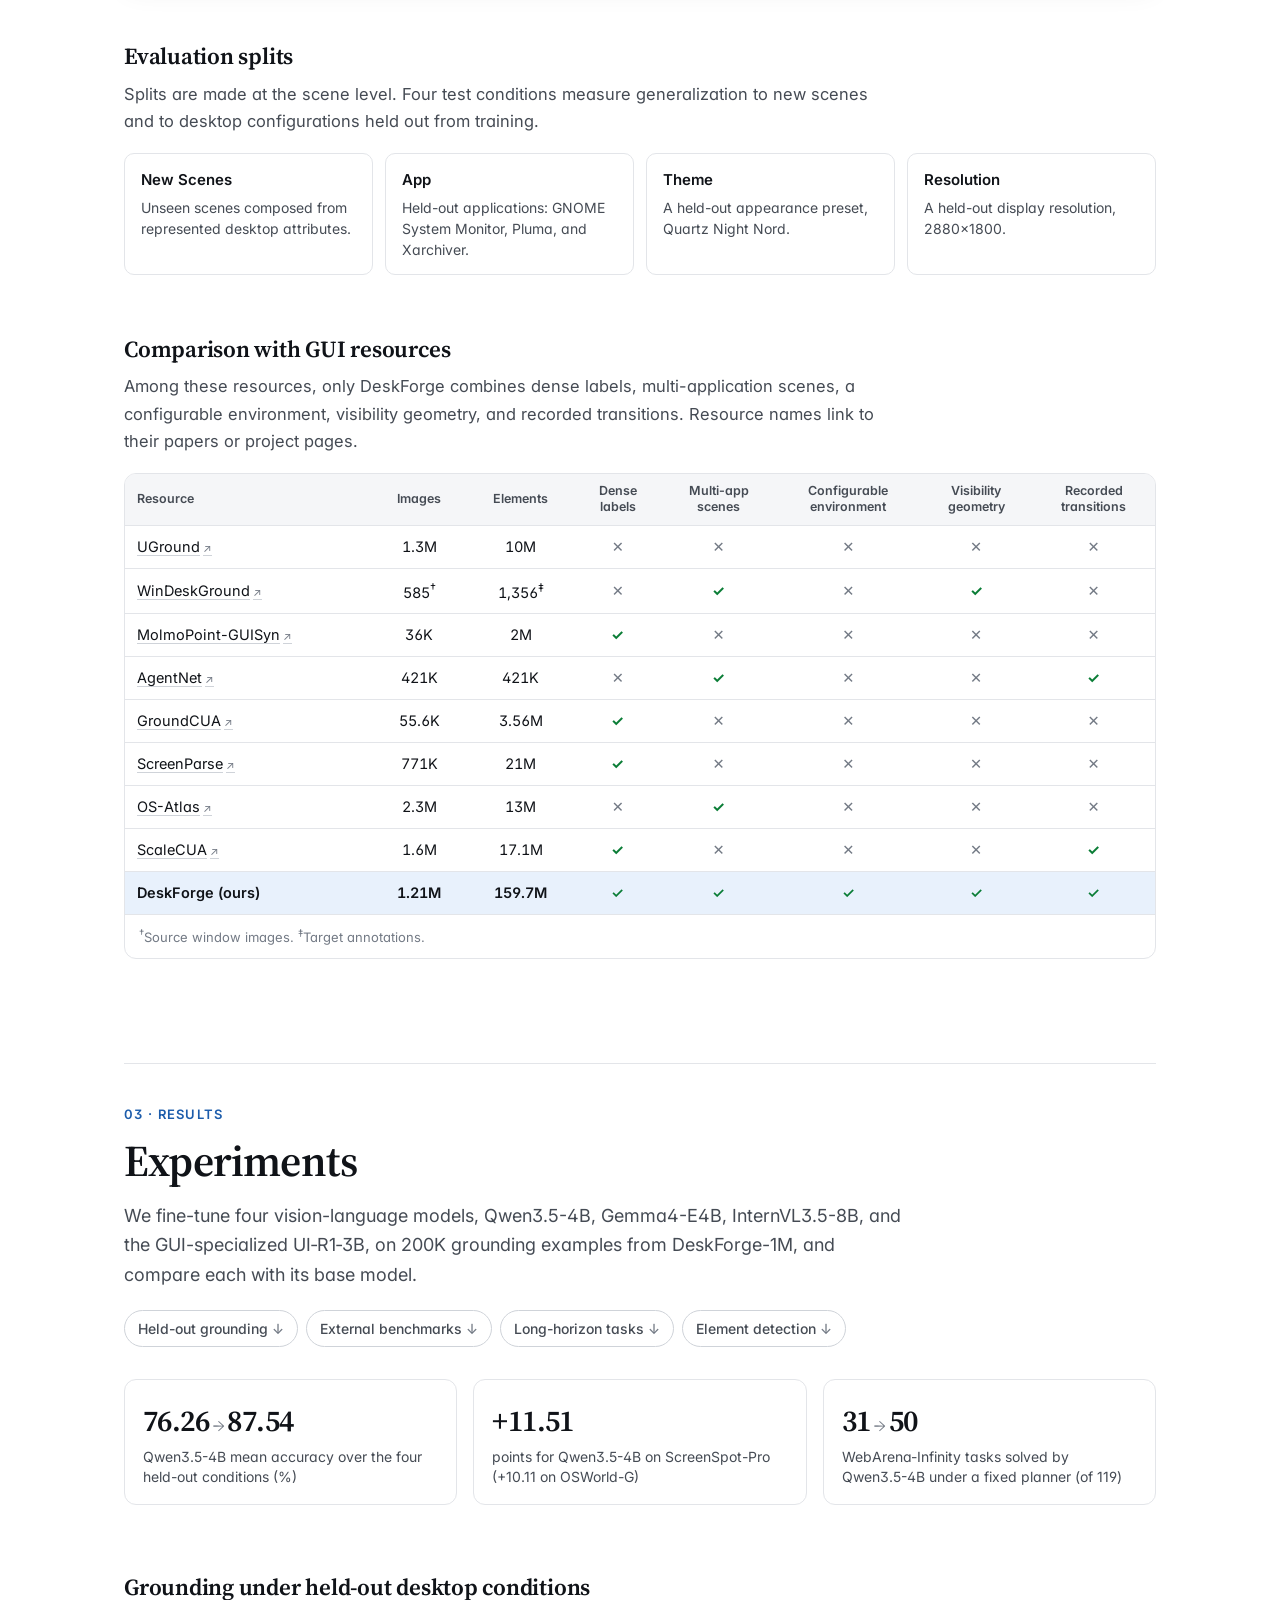
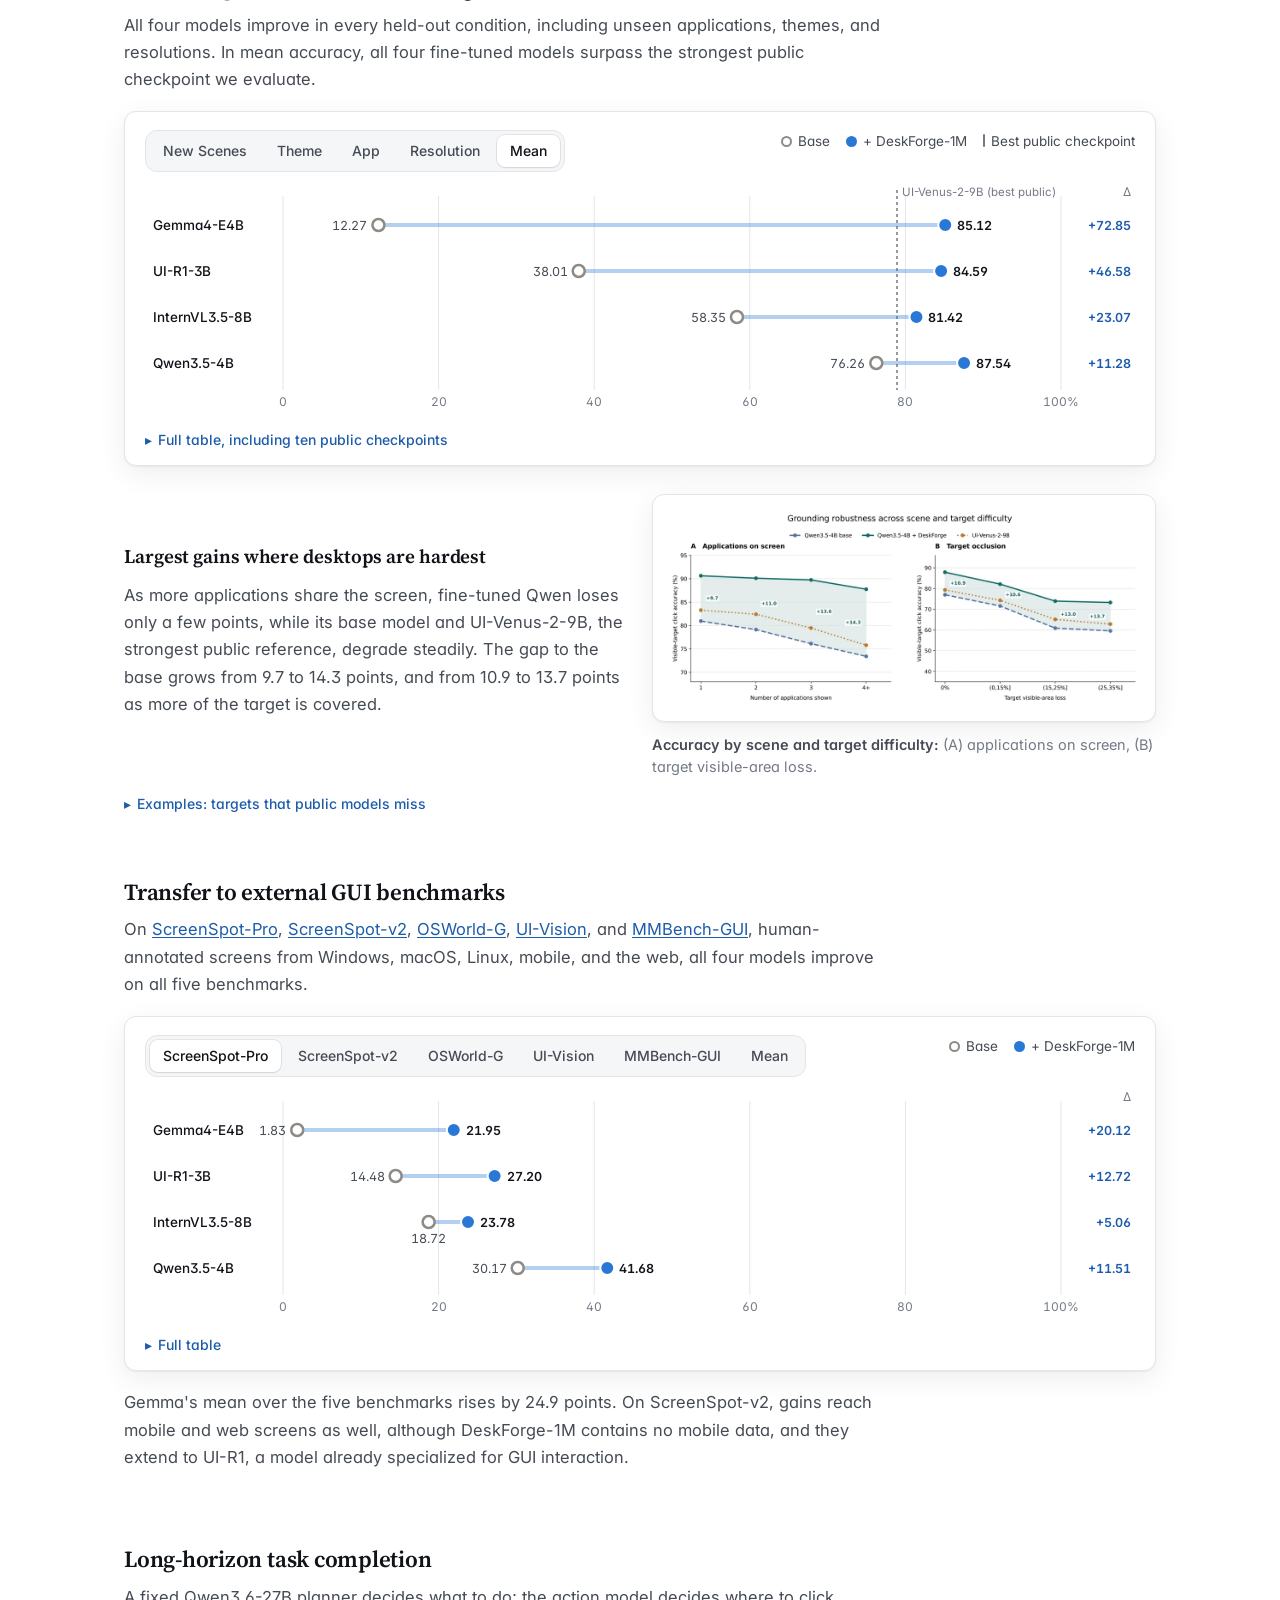
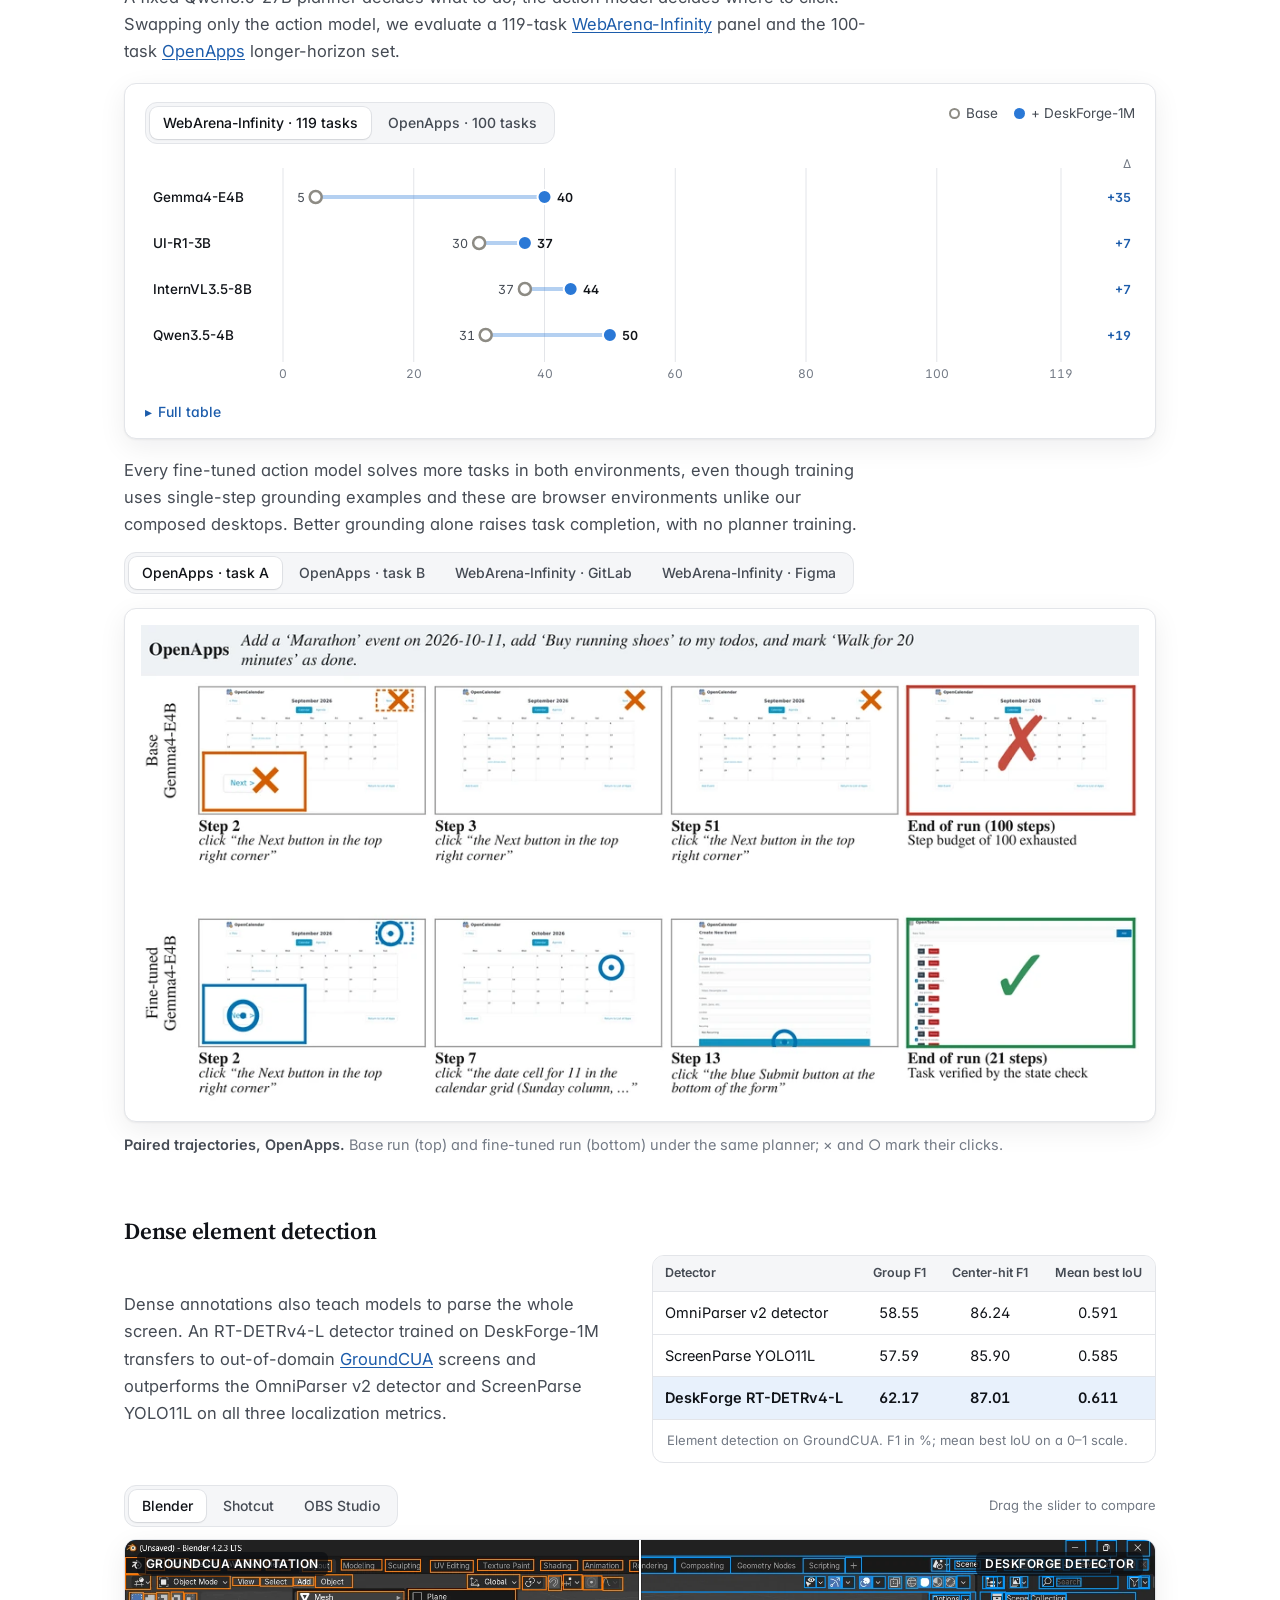
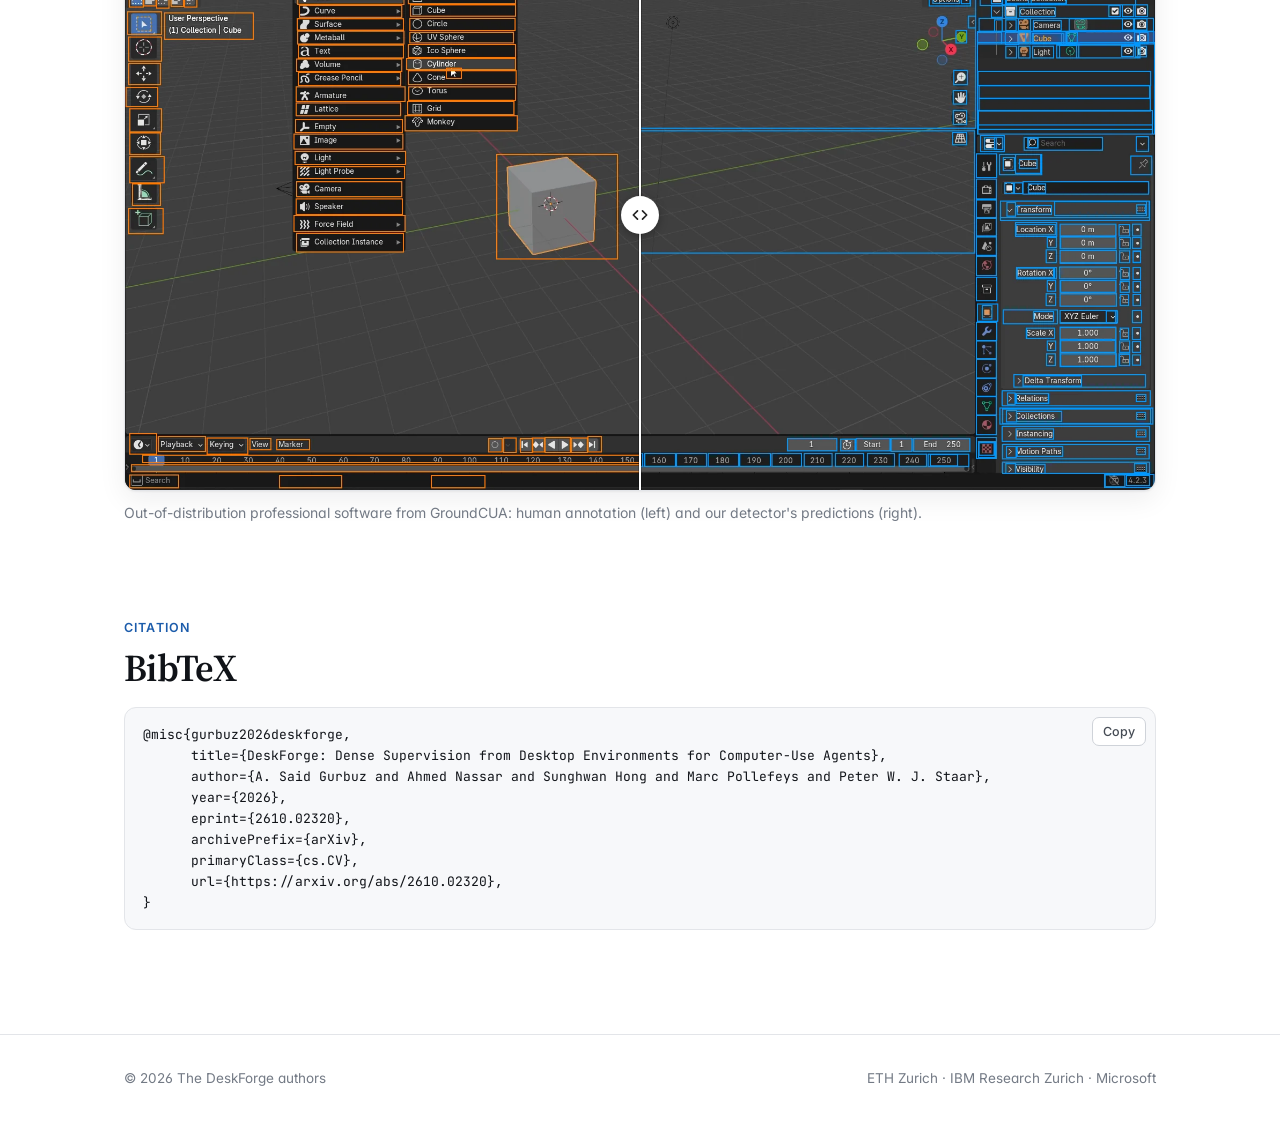
==== commit 55cad274: "Update links" ====
--- a/docs/index.html
+++ b/docs/index.html
@@ -79,7 +79,7 @@
       <a href="https://www.microsoft.com/en-us/research/" title="Microsoft"><img src="assets/logos/microsoft.svg" alt="Microsoft" height="24" style="height:24px"></a>
     </div>
     <div class="links">
-      <a class="btn primary" aria-disabled="true" role="link"><svg viewBox="0 0 24 24" fill="none" stroke="currentColor" stroke-width="1.8" stroke-linejoin="round"><path d="M6 2.8h8l4.5 4.5v13.9H6z"/><path d="M14 2.8v4.5h4.5M9 12.5h6M9 16h6"/></svg>Paper<span class="soon" style="color:inherit;opacity:.7">soon</span></a>
+      <a class="btn primary" href="https://arxiv.org/abs/2610.02320"><svg viewBox="0 0 24 24" fill="none" stroke="currentColor" stroke-width="1.8" stroke-linejoin="round"><path d="M6 2.8h8l4.5 4.5v13.9H6z"/><path d="M14 2.8v4.5h4.5M9 12.5h6M9 16h6"/></svg>Paper</a>
       <a class="btn" href="https://github.com/Saidgurbuz/deskforge"><svg viewBox="0 0 24 24" fill="none" stroke="currentColor" stroke-width="1.8" stroke-linecap="round" stroke-linejoin="round"><path d="m8.5 7.5-5 4.5 5 4.5M15.5 7.5l5 4.5-5 4.5"/></svg>Code</a>
       <a class="btn" href="https://huggingface.co/datasets/docling-project/DeskForge-1M"><svg viewBox="0 0 24 24" fill="none" stroke="currentColor" stroke-width="1.8"><ellipse cx="12" cy="5.5" rx="7.5" ry="2.7"/><path d="M4.5 5.5v13c0 1.5 3.4 2.7 7.5 2.7s7.5-1.2 7.5-2.7v-13M4.5 12c0 1.5 3.4 2.7 7.5 2.7s7.5-1.2 7.5-2.7"/></svg>Dataset</a>
       <a class="btn" href="https://huggingface.co/docling-project/DeskForge-Qwen3.5-4B"><svg viewBox="0 0 24 24" fill="none" stroke="currentColor" stroke-width="1.8" stroke-linejoin="round"><path d="m12 2.8 8 4.6v9.2l-8 4.6-8-4.6V7.4z"/><path d="m4 7.4 8 4.6 8-4.6M12 12v9.2"/></svg>Model</a>
@@ -519,13 +519,14 @@
       <h2>BibTeX</h2>
     </div>
     <div class="bib reveal">
-<pre class="code" id="bib-text">@article{gurbuz2026deskforge,
-  title   = {DeskForge: Dense Supervision from Desktop Environments
-             for Computer-Use Agents},
-  author  = {Gurbuz, A. Said and Nassar, Ahmed and Hong, Sunghwan and
-             Pollefeys, Marc and Staar, Peter W. J.},
-  journal = {arXiv preprint},
-  year    = {2026}
+<pre class="code" id="bib-text">@misc{gurbuz2026deskforge,
+      title={DeskForge: Dense Supervision from Desktop Environments for Computer-Use Agents},
+      author={A. Said Gurbuz and Ahmed Nassar and Sunghwan Hong and Marc Pollefeys and Peter W. J. Staar},
+      year={2026},
+      eprint={2610.02320},
+      archivePrefix={arXiv},
+      primaryClass={cs.CV},
+      url={https://arxiv.org/abs/2610.02320},
 }</pre>
       <button class="copy" type="button" data-target="#bib-text">Copy</button>
     </div>
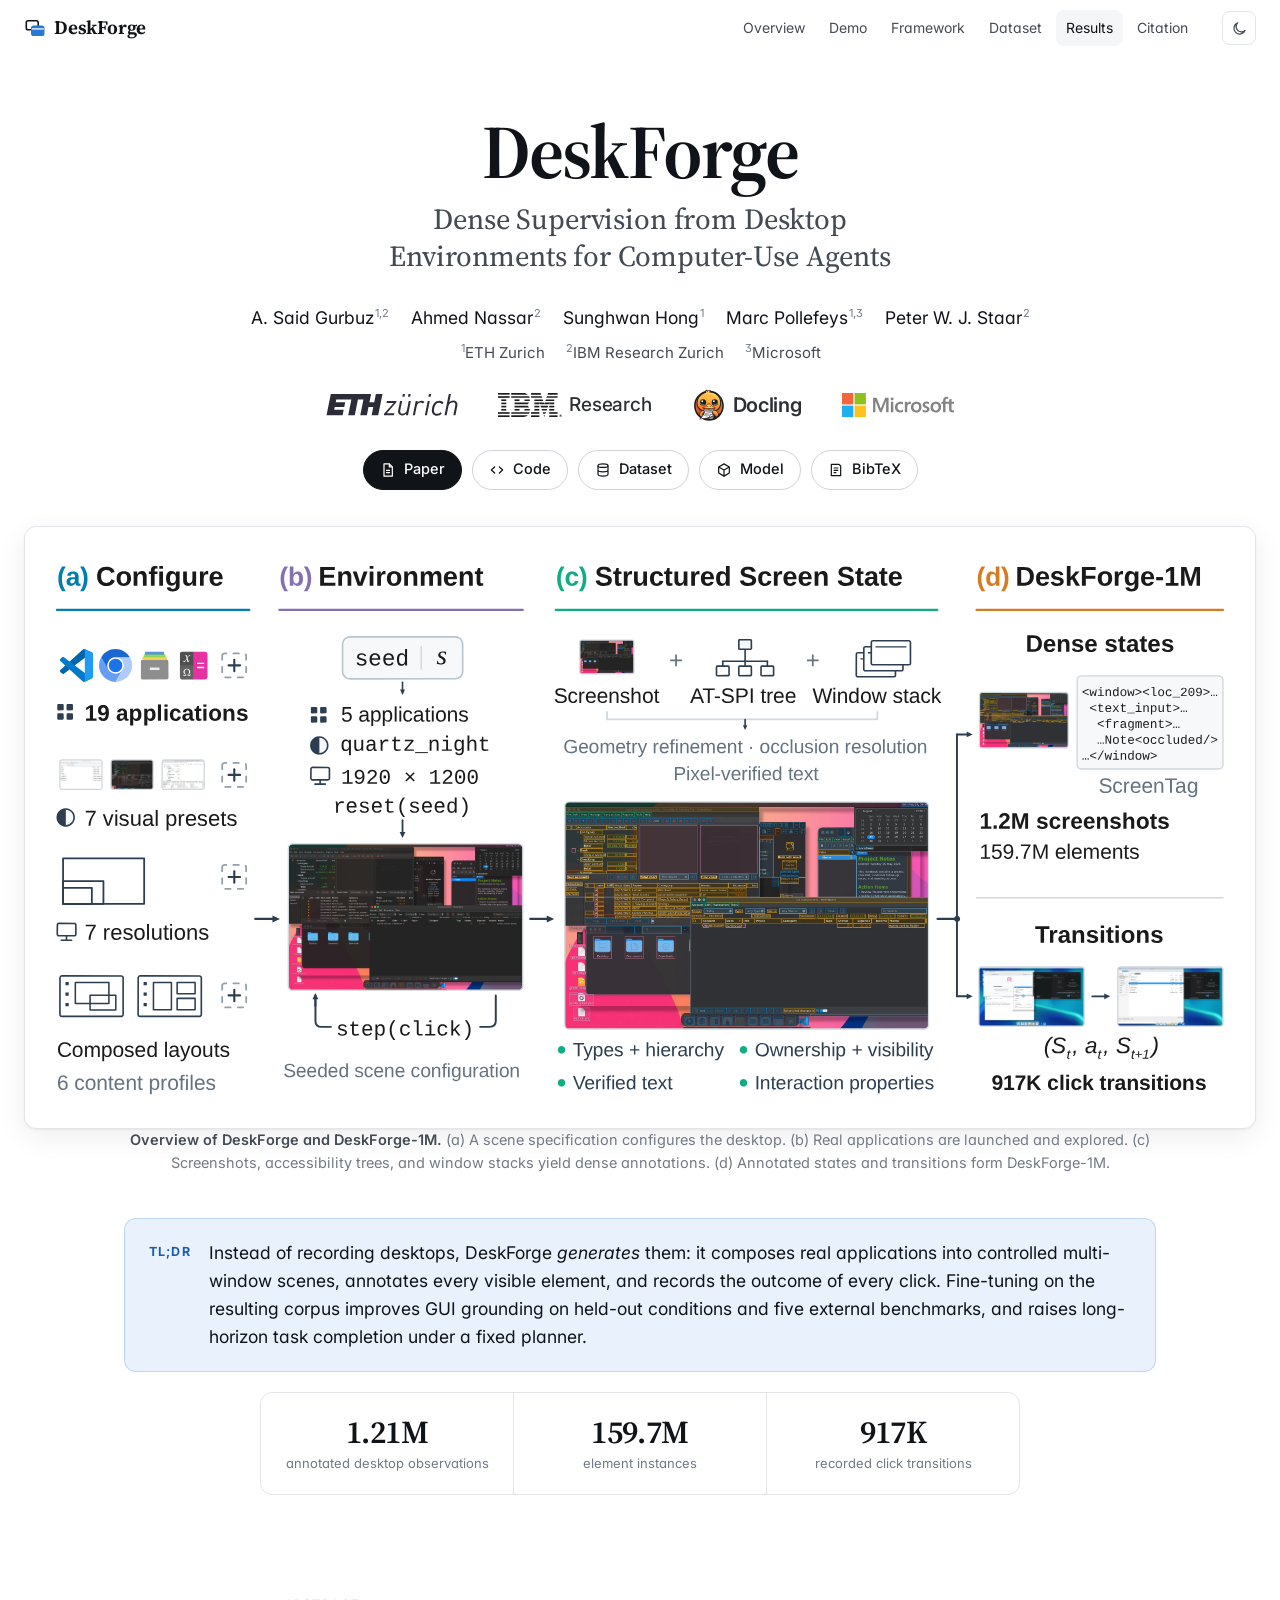
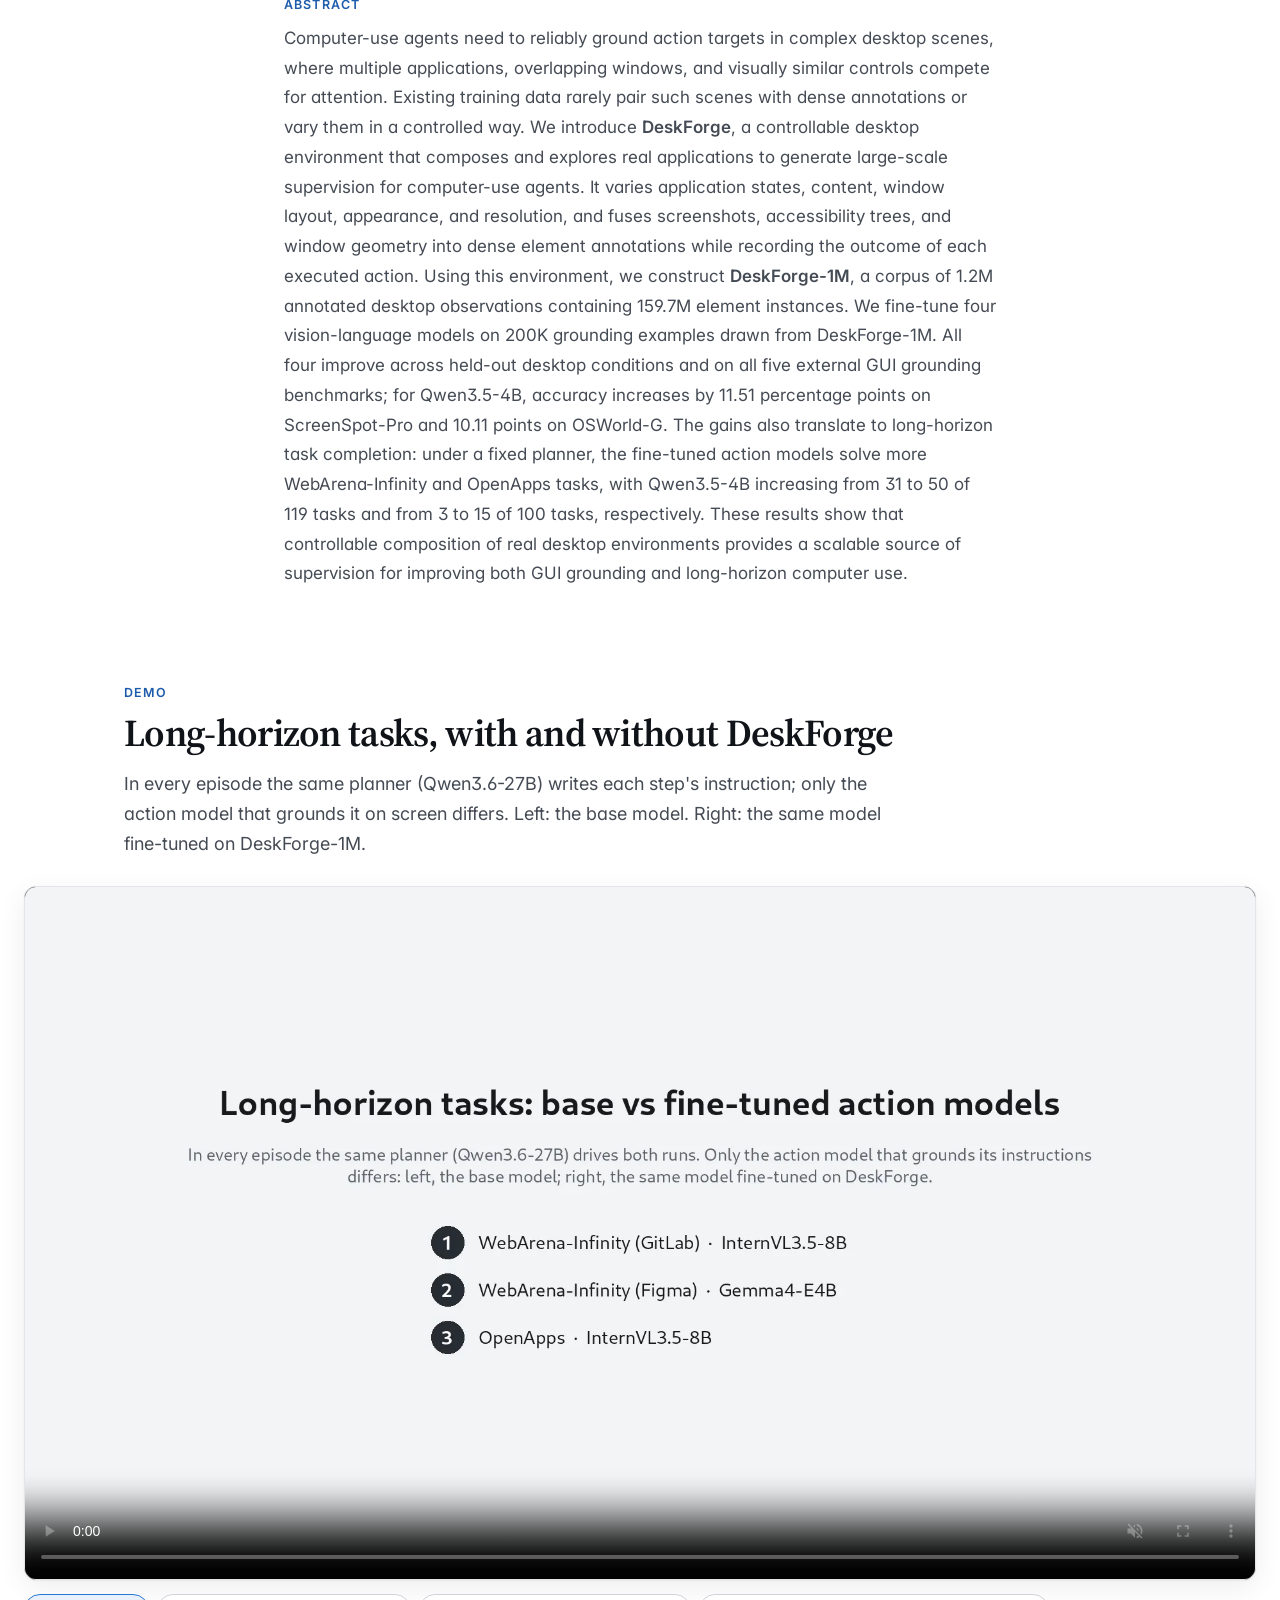
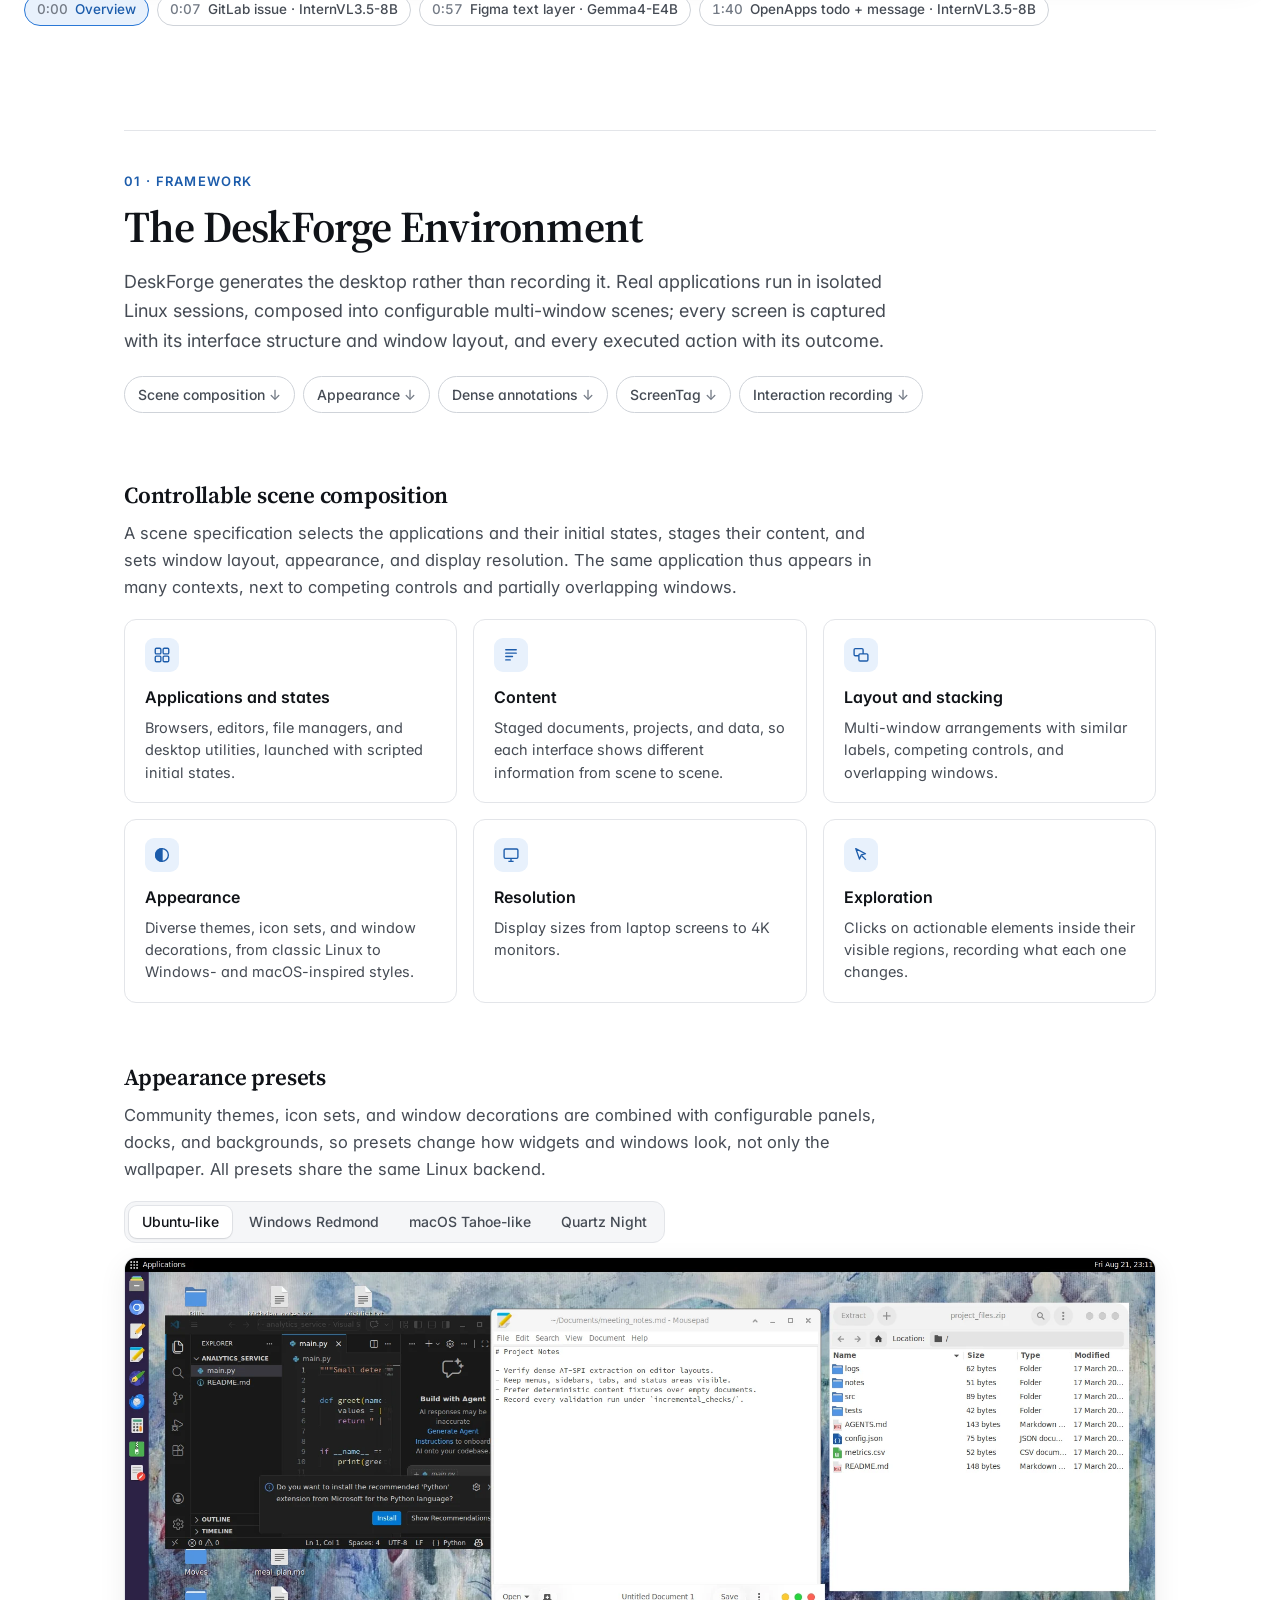
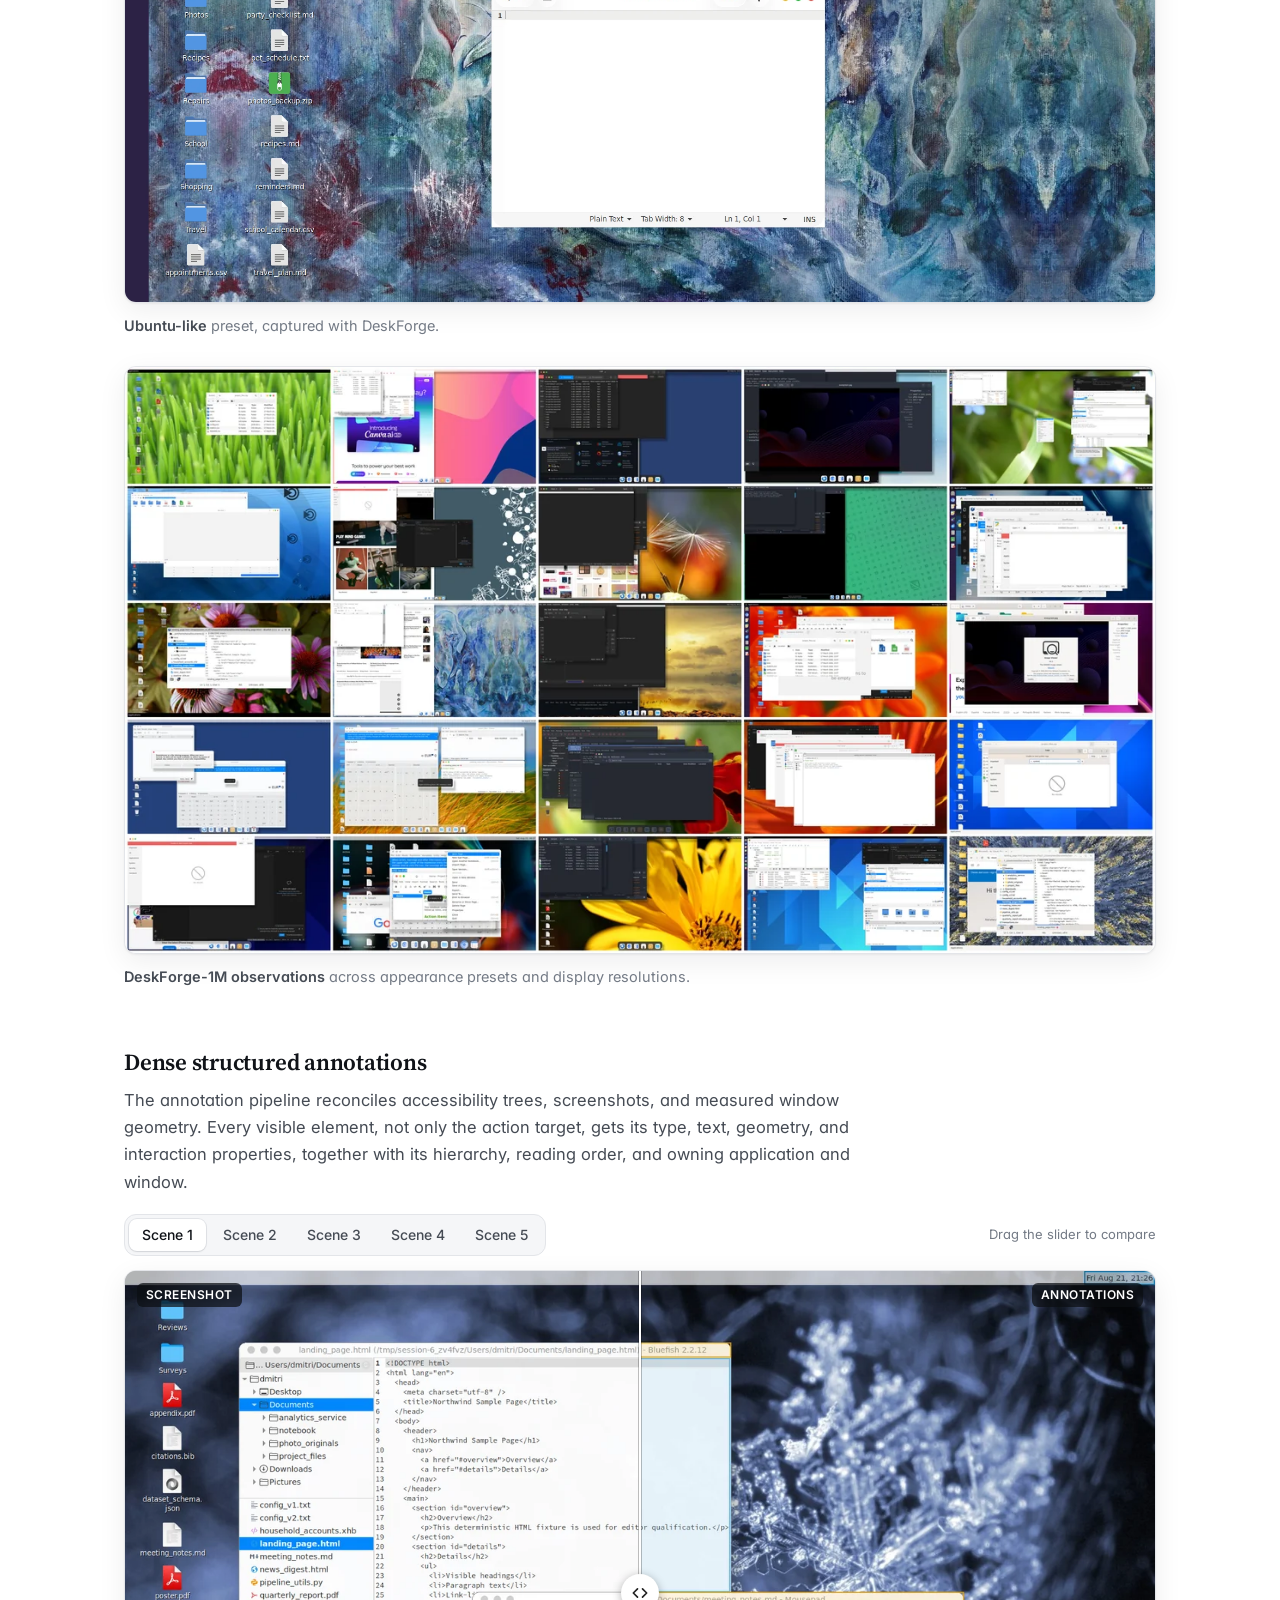
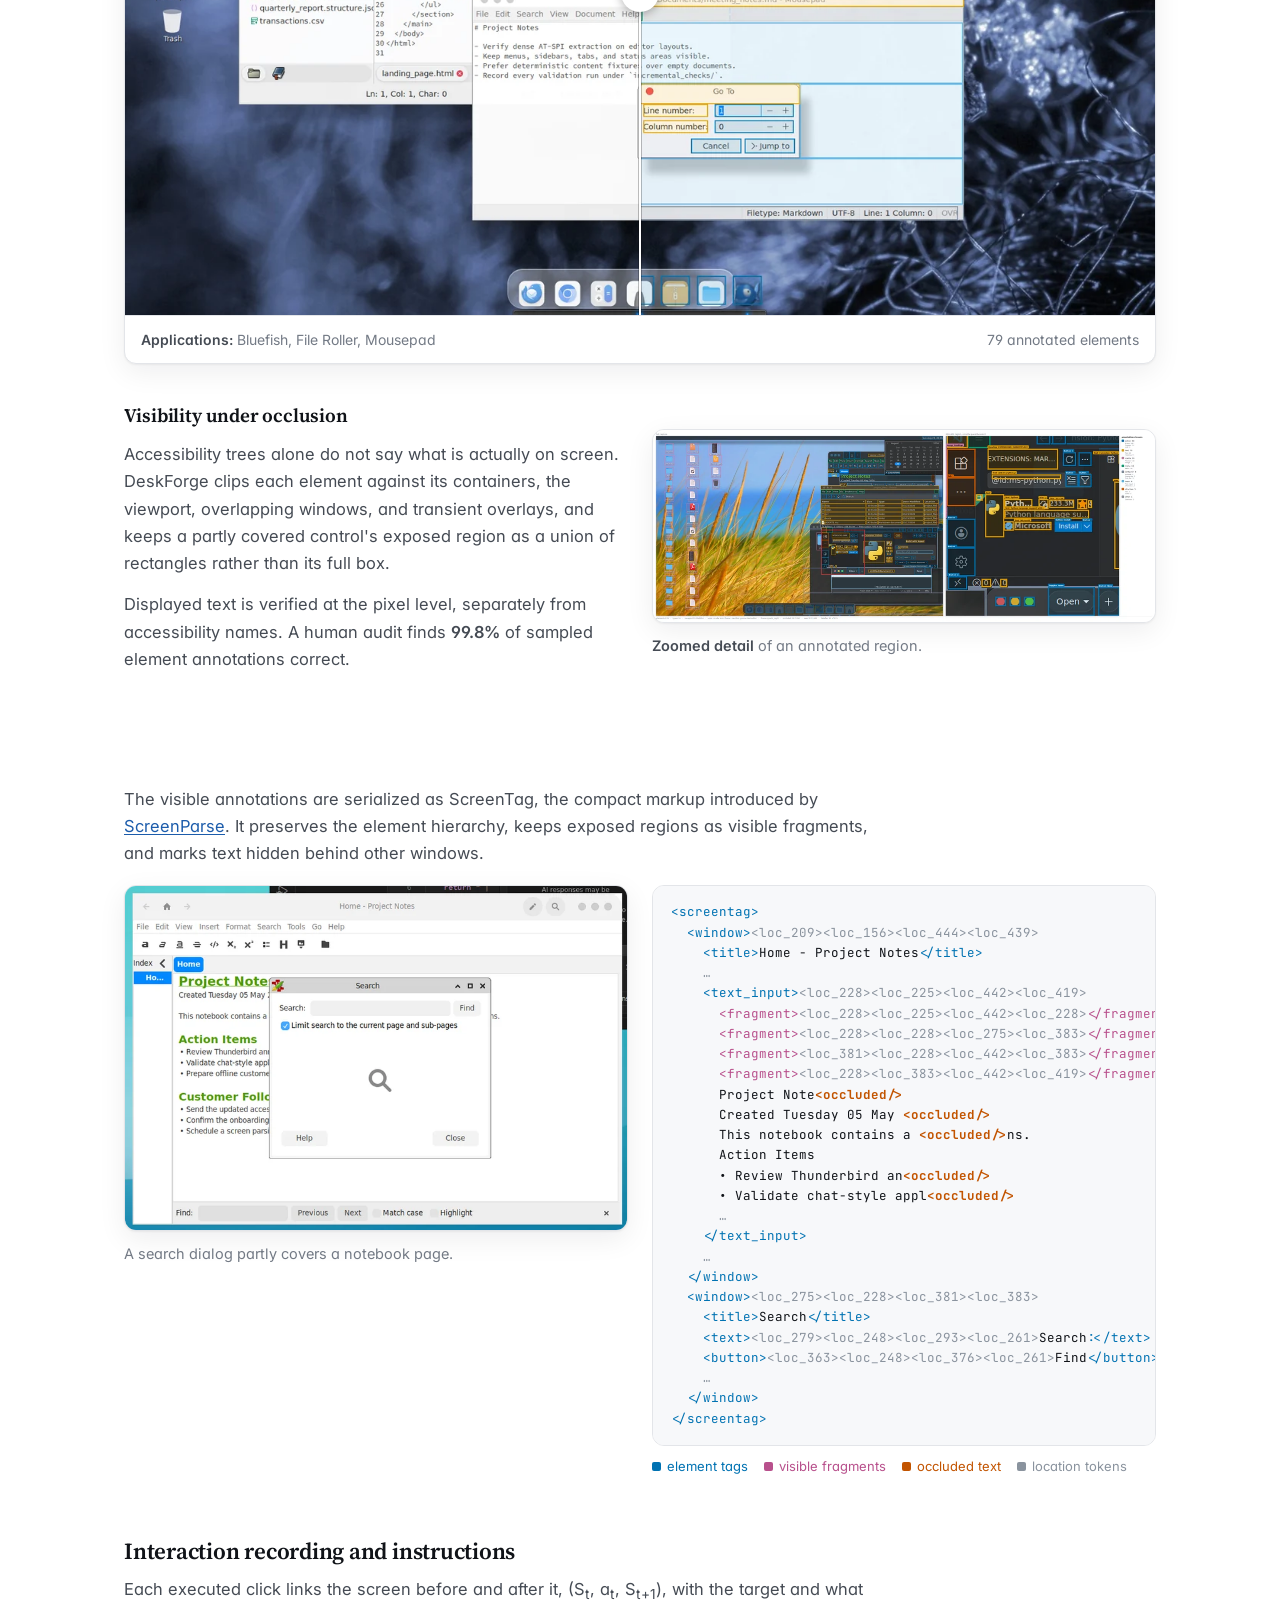
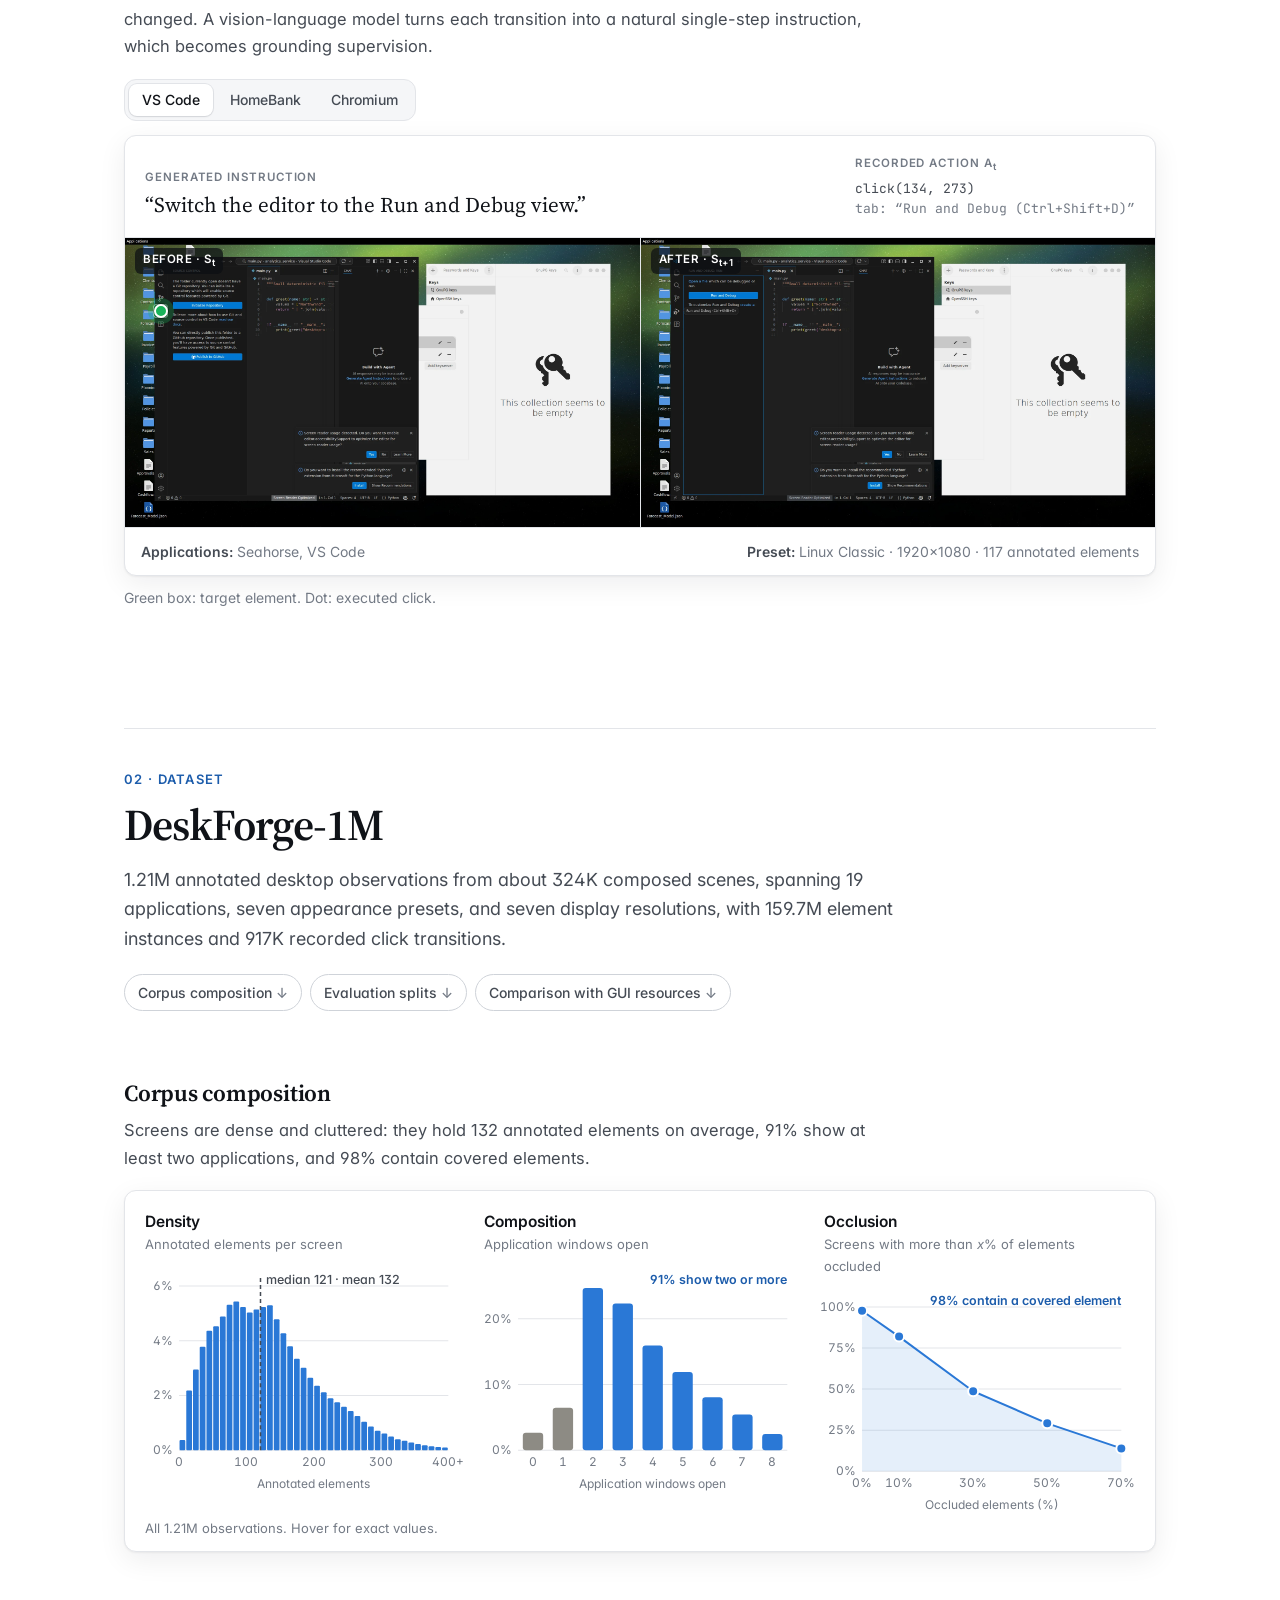
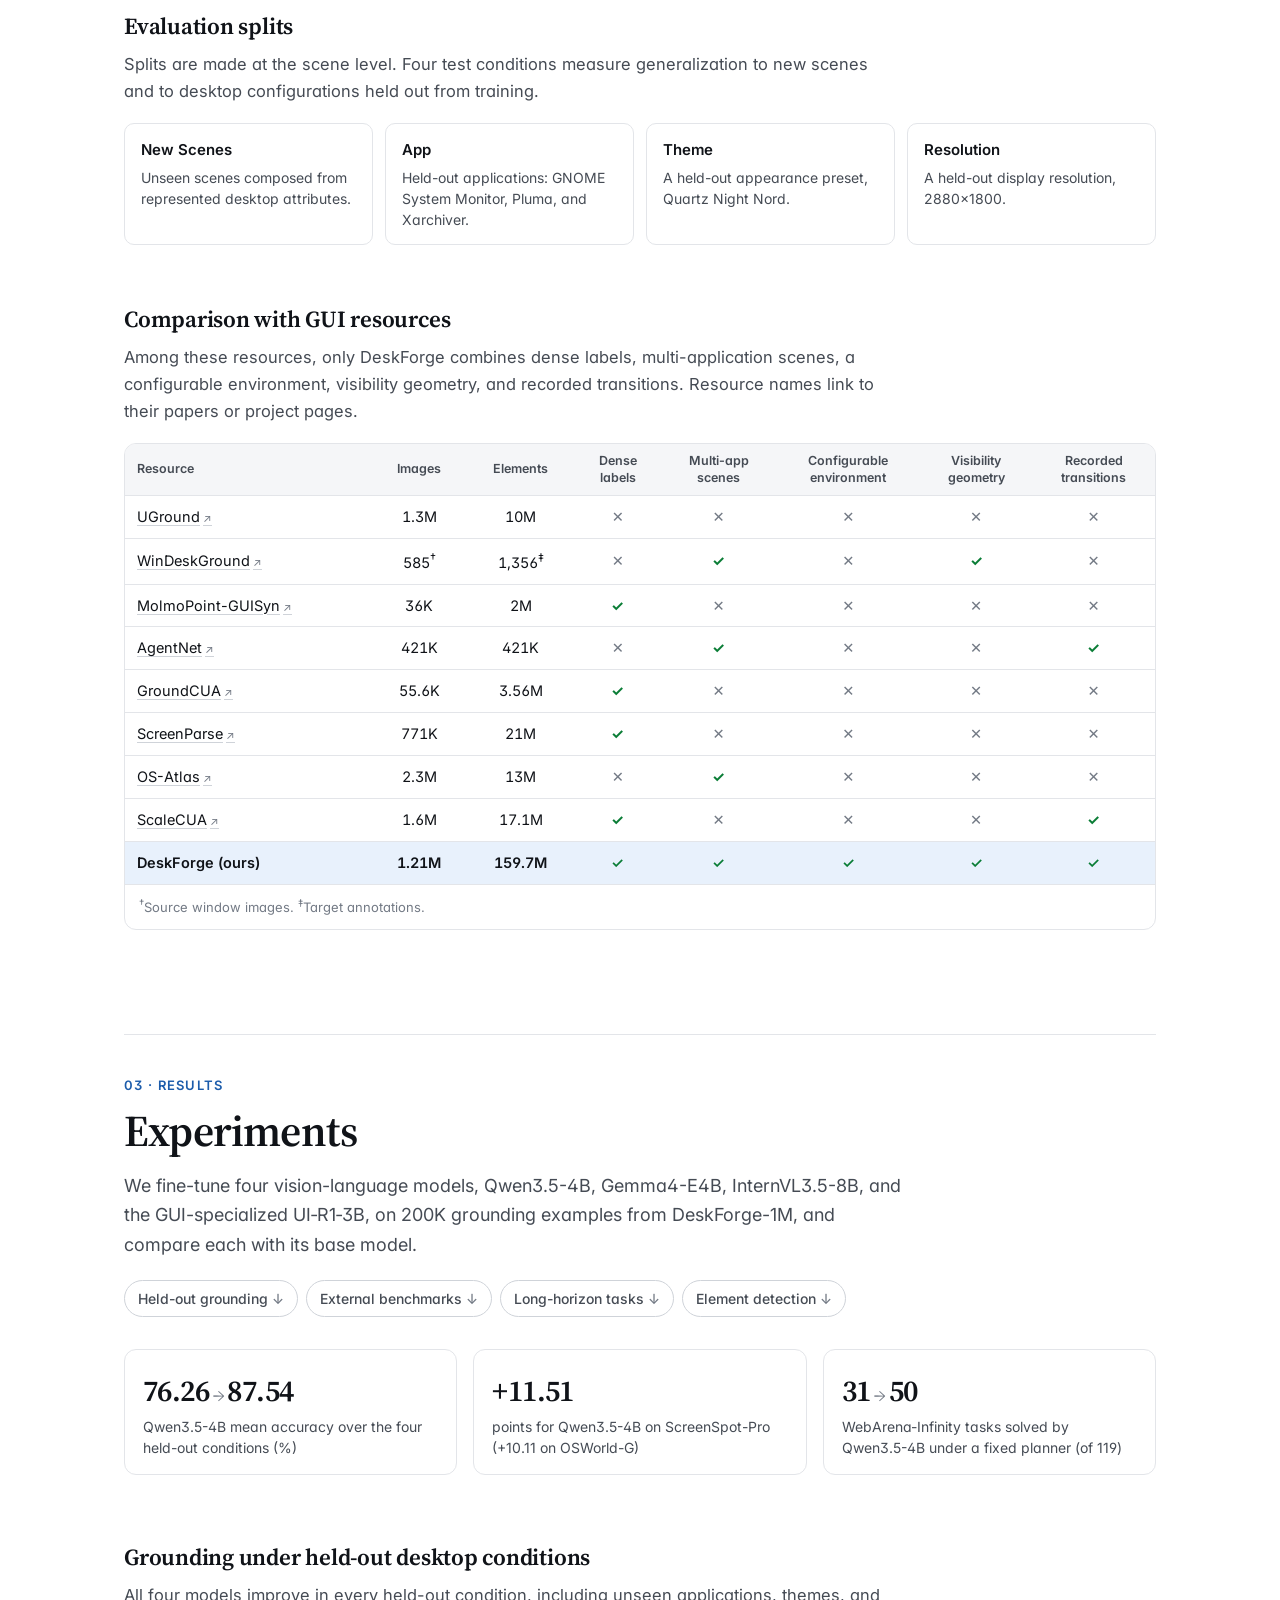
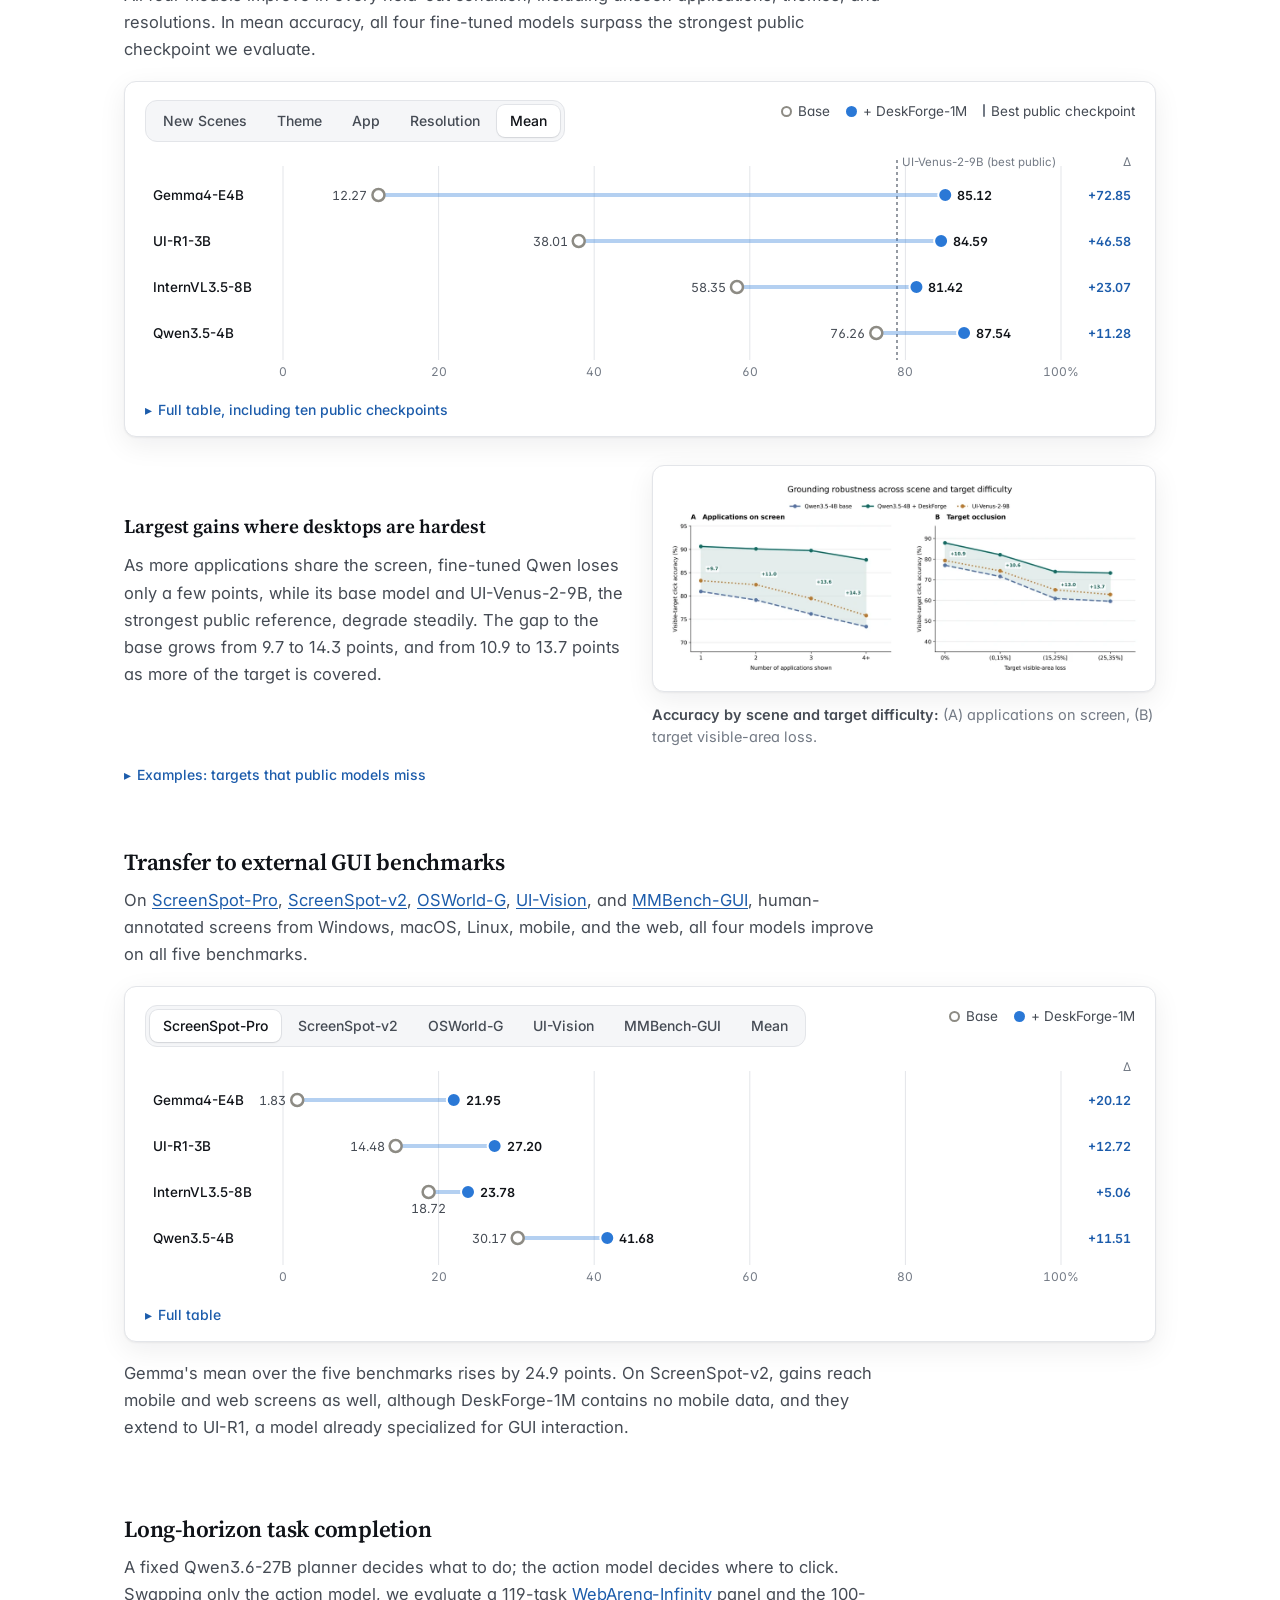
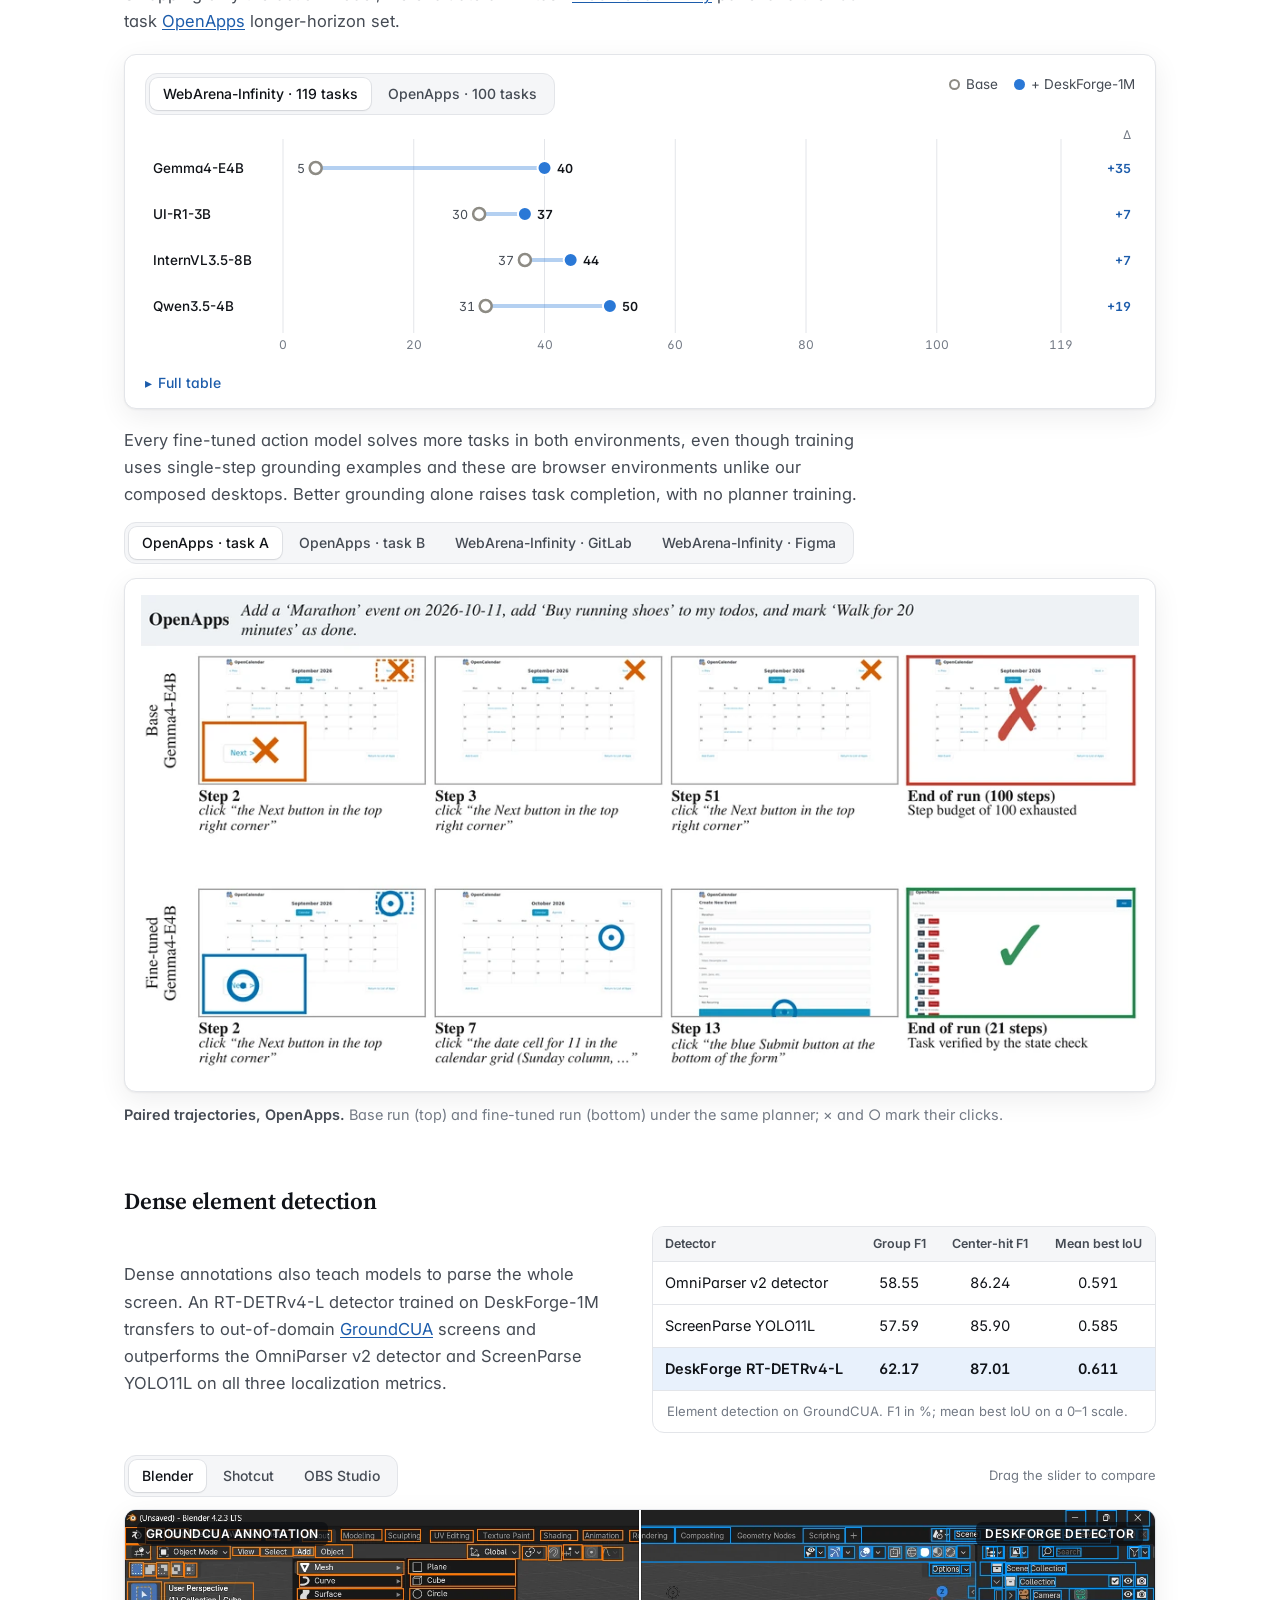
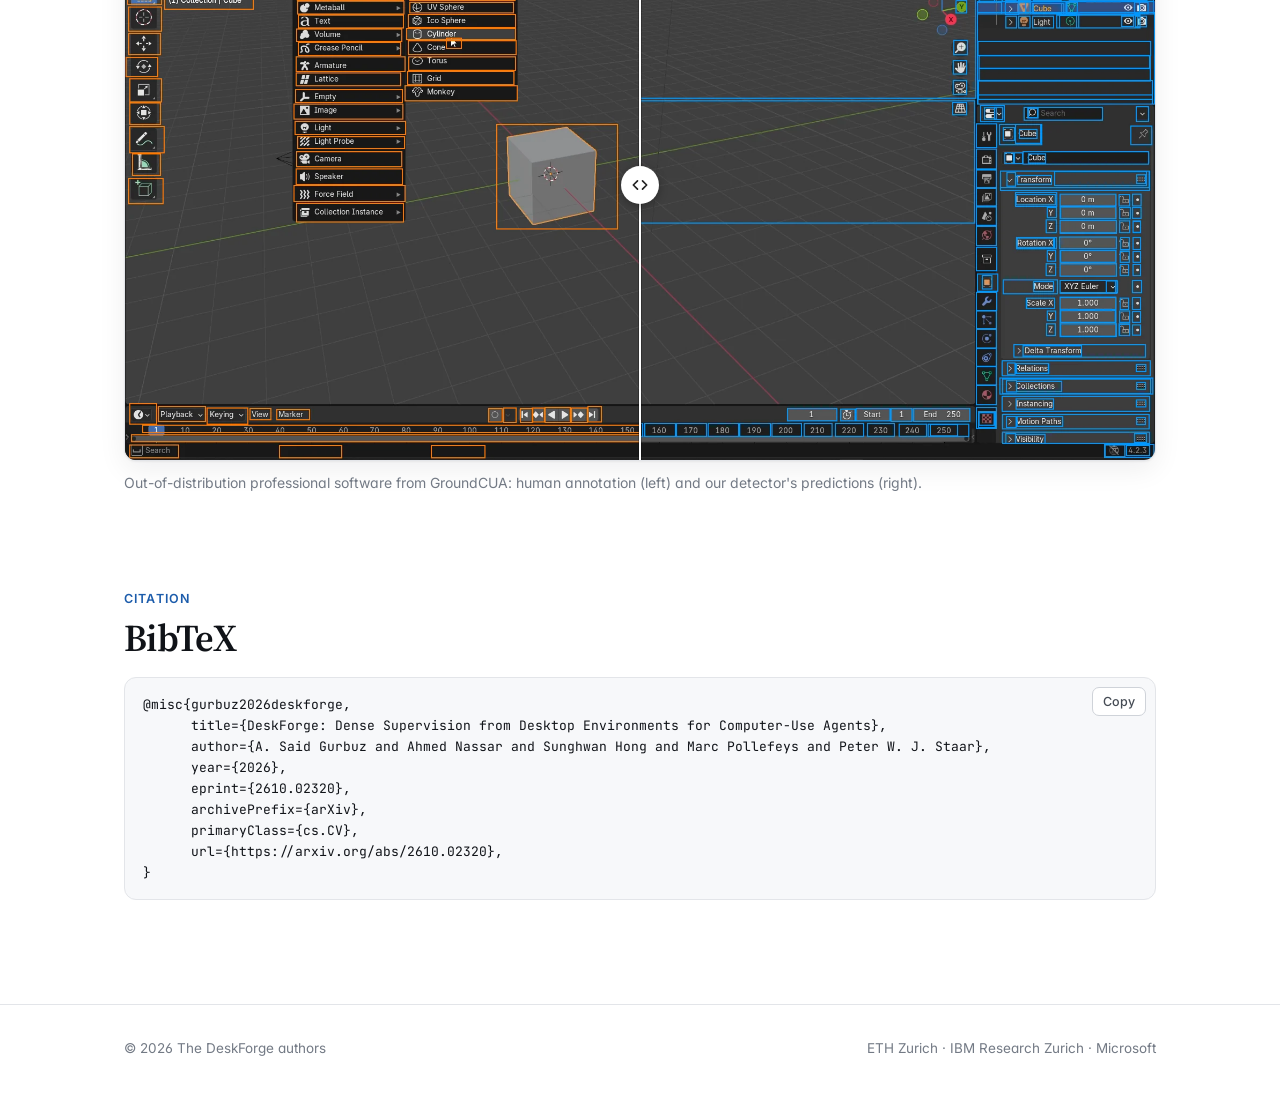
==== commit 0c7c251c: "Update project page" ====
--- a/docs/index.html
+++ b/docs/index.html
@@ -112,7 +112,7 @@
 <section id="abstract" class="abstract">
   <div class="wrap prose reveal">
     <div class="kicker">Abstract</div>
-    <p>Computer-use agents need to reliably ground action targets in complex desktop scenes, where multiple applications, overlapping windows, and visually similar controls compete for attention. Existing training data rarely pair such scenes with dense annotations or vary them in a controlled way. We introduce <strong>DeskForge</strong>, a controllable desktop environment that composes and explores real applications to generate large-scale supervision for computer-use agents. It varies application states, content, window layout, appearance, and resolution, and fuses screenshots, accessibility trees, and window geometry into dense element annotations while recording the outcome of each executed action. Using this environment, we construct <strong>DeskForge-1M</strong>, a corpus of 1.2M annotated desktop observations containing 159.7M element instances. We fine-tune four vision-language models on 200K grounding examples drawn from DeskForge-1M. All four improve across held-out desktop conditions and on all five external GUI grounding benchmarks; for Qwen3.5-4B, accuracy increases by 11.51 percentage points on ScreenSpot-Pro and 10.11 points on OSWorld-G. The gains also translate to long-horizon task completion: under a fixed planner, the fine-tuned action models solve more WebArena-Infinity and OpenApps tasks, with Qwen3.5-4B increasing from 31 to 50 of 119 tasks and from 3 to 15 of 100 tasks, respectively. These results show that controllable composition of real desktop environments provides a scalable source of supervision for improving both GUI grounding and long-horizon computer use. We will release the framework, dataset, and trained models.</p>
+    <p>Computer-use agents need to reliably ground action targets in complex desktop scenes, where multiple applications, overlapping windows, and visually similar controls compete for attention. Existing training data rarely pair such scenes with dense annotations or vary them in a controlled way. We introduce <strong>DeskForge</strong>, a controllable desktop environment that composes and explores real applications to generate large-scale supervision for computer-use agents. It varies application states, content, window layout, appearance, and resolution, and fuses screenshots, accessibility trees, and window geometry into dense element annotations while recording the outcome of each executed action. Using this environment, we construct <strong>DeskForge-1M</strong>, a corpus of 1.2M annotated desktop observations containing 159.7M element instances. We fine-tune four vision-language models on 200K grounding examples drawn from DeskForge-1M. All four improve across held-out desktop conditions and on all five external GUI grounding benchmarks; for Qwen3.5-4B, accuracy increases by 11.51 percentage points on ScreenSpot-Pro and 10.11 points on OSWorld-G. The gains also translate to long-horizon task completion: under a fixed planner, the fine-tuned action models solve more WebArena-Infinity and OpenApps tasks, with Qwen3.5-4B increasing from 31 to 50 of 119 tasks and from 3 to 15 of 100 tasks, respectively. These results show that controllable composition of real desktop environments provides a scalable source of supervision for improving both GUI grounding and long-horizon computer use.</p>
   </div>
 </section>
 
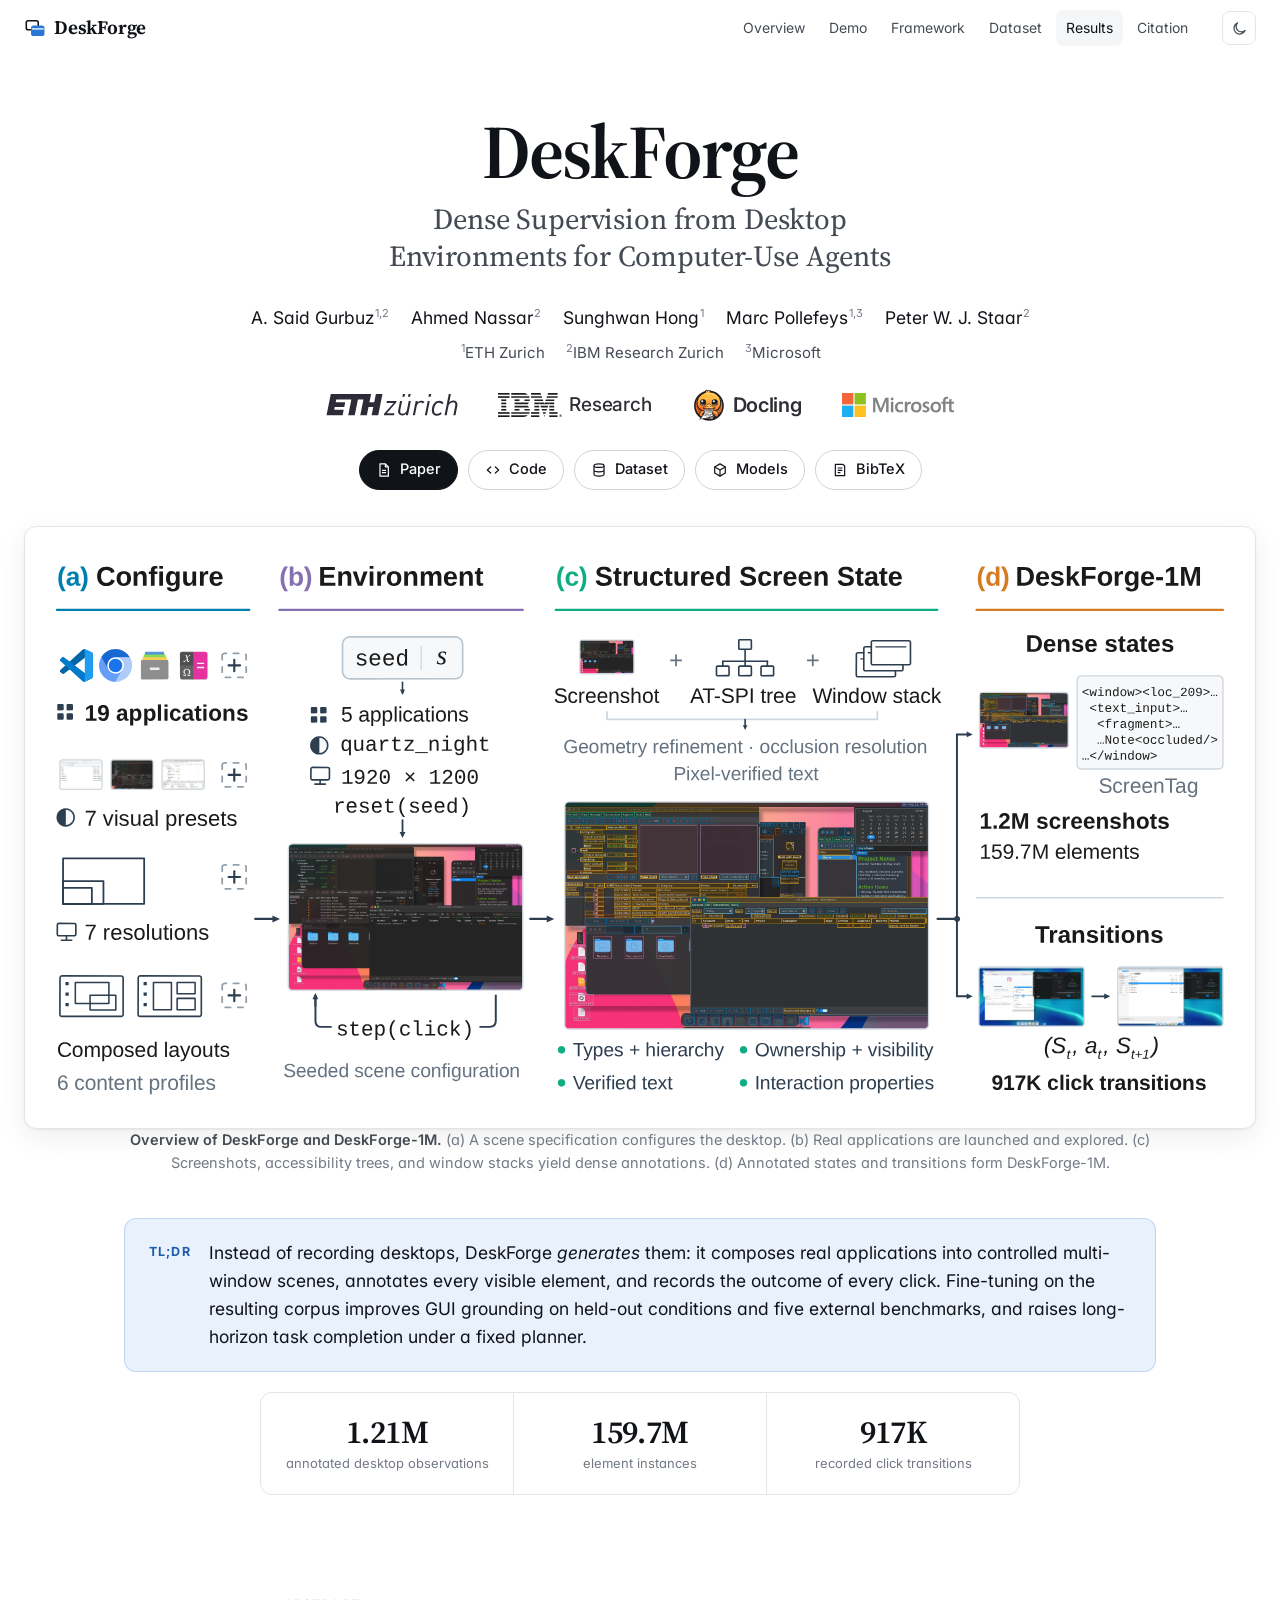
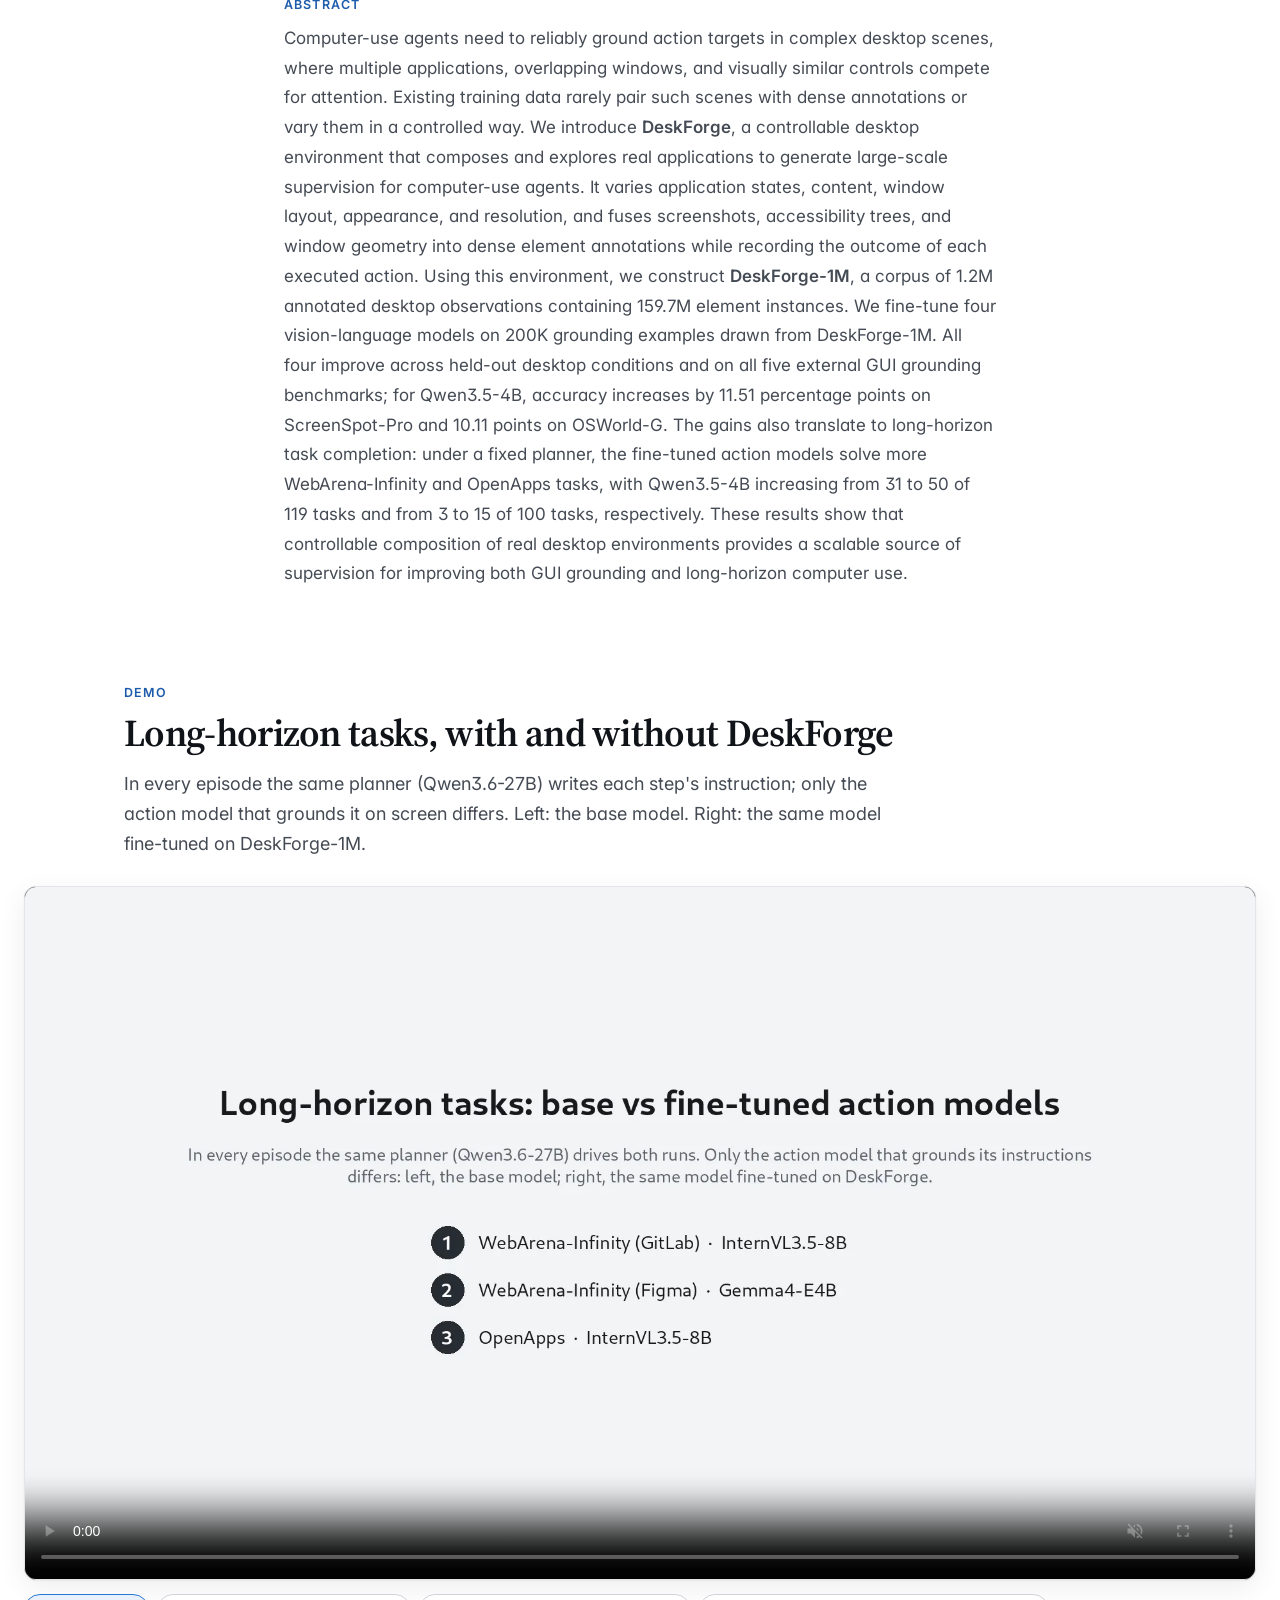
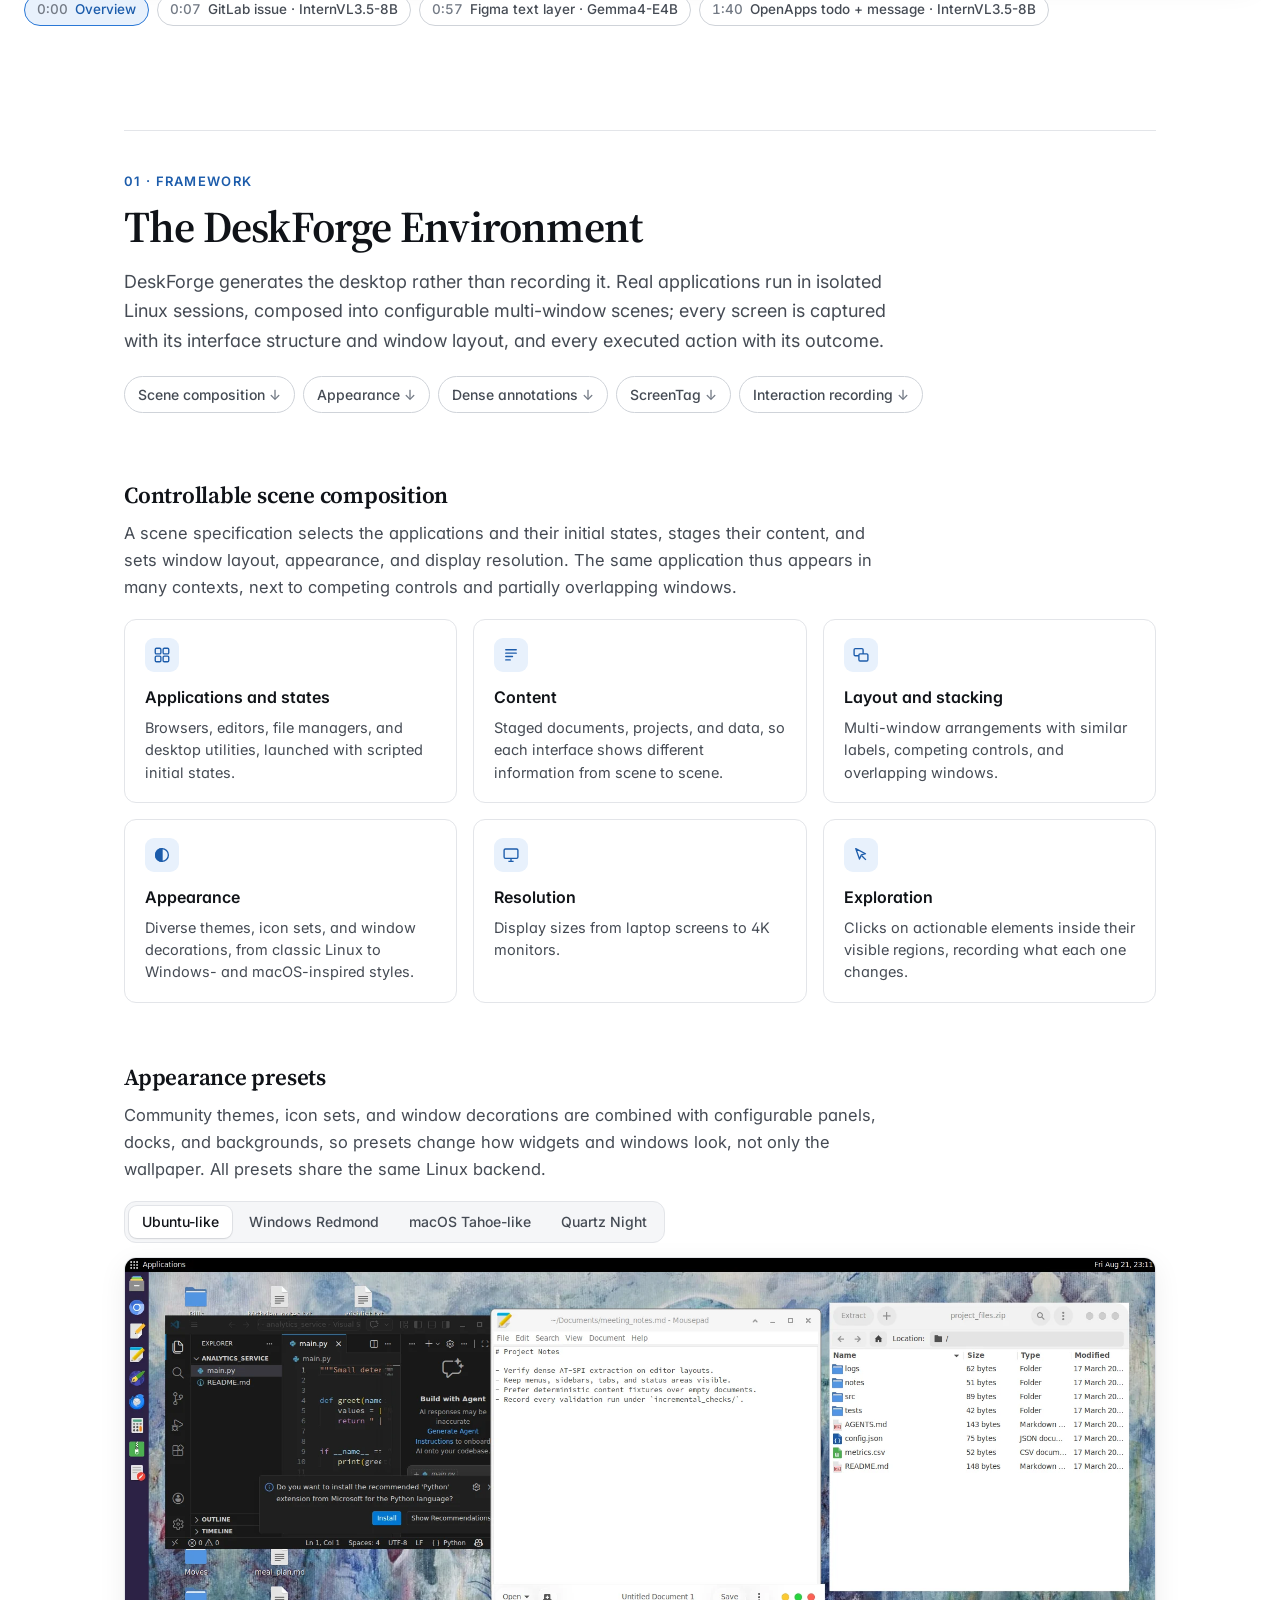
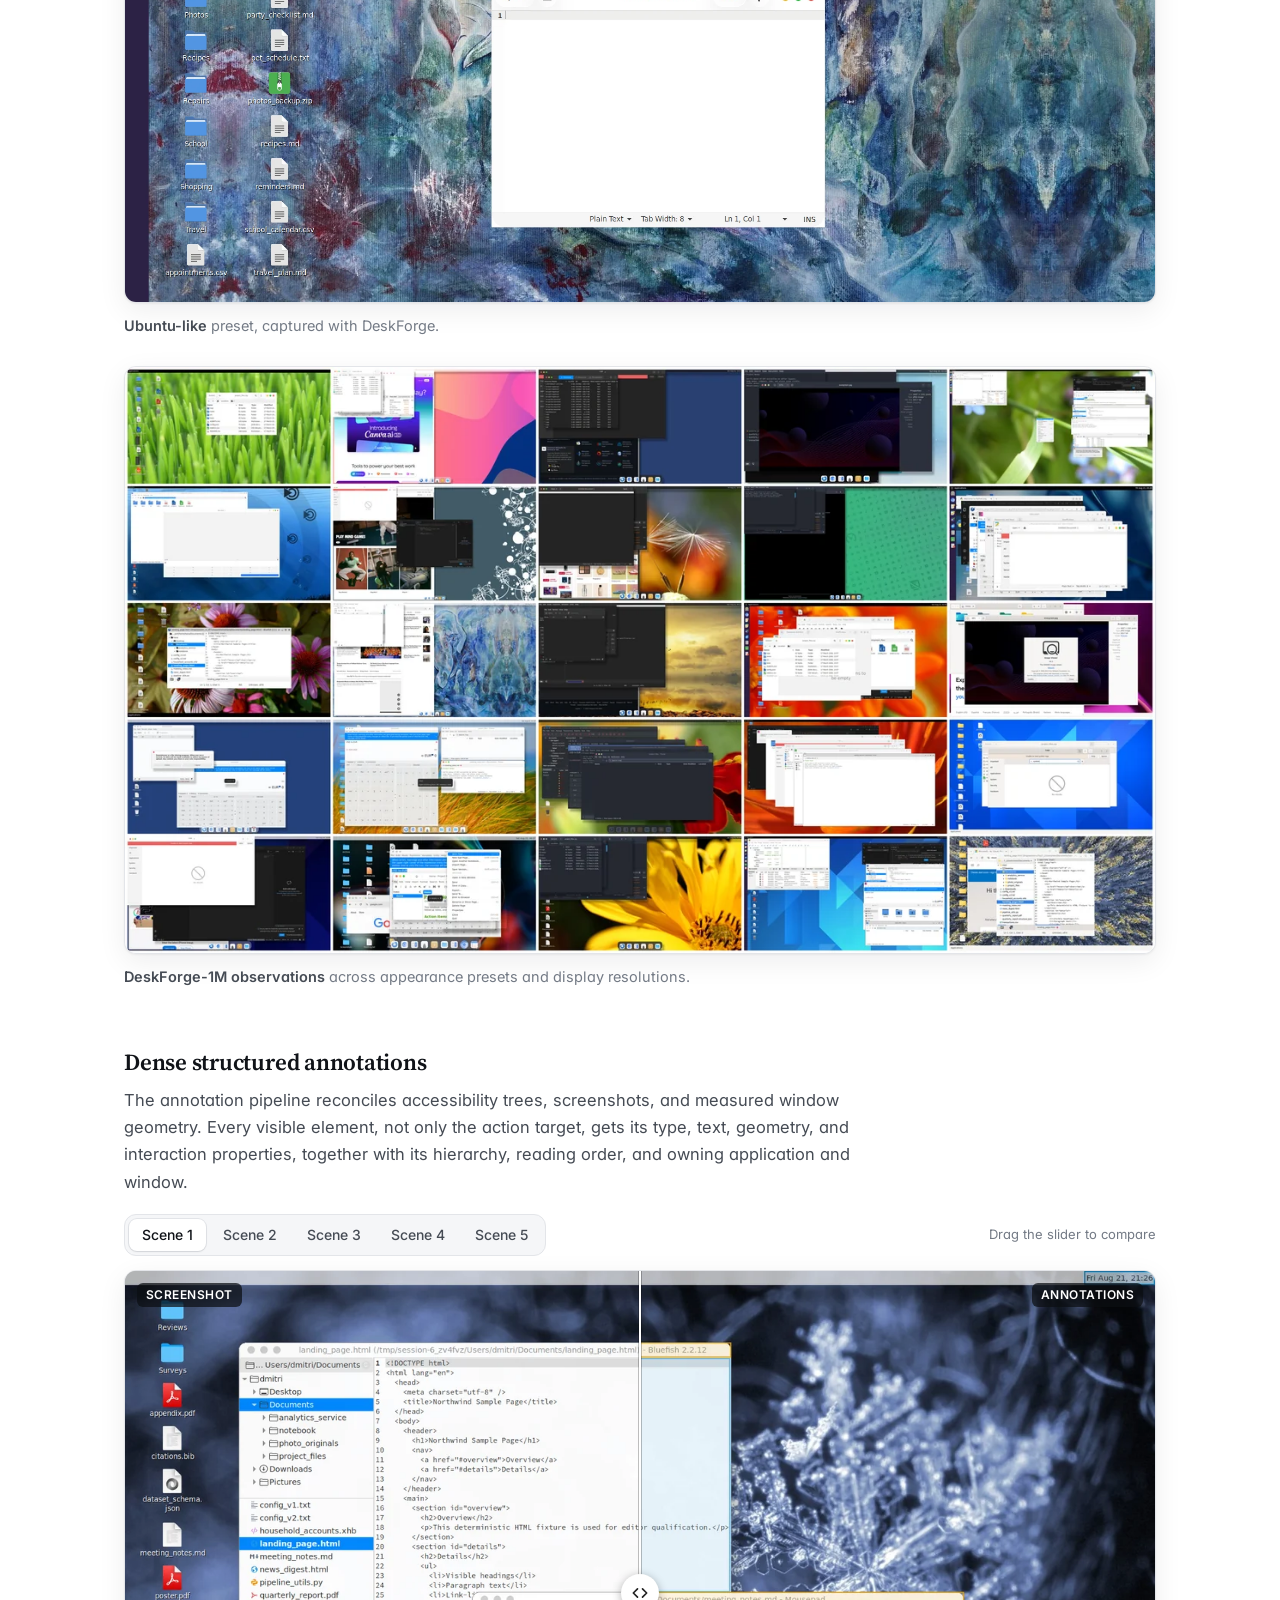
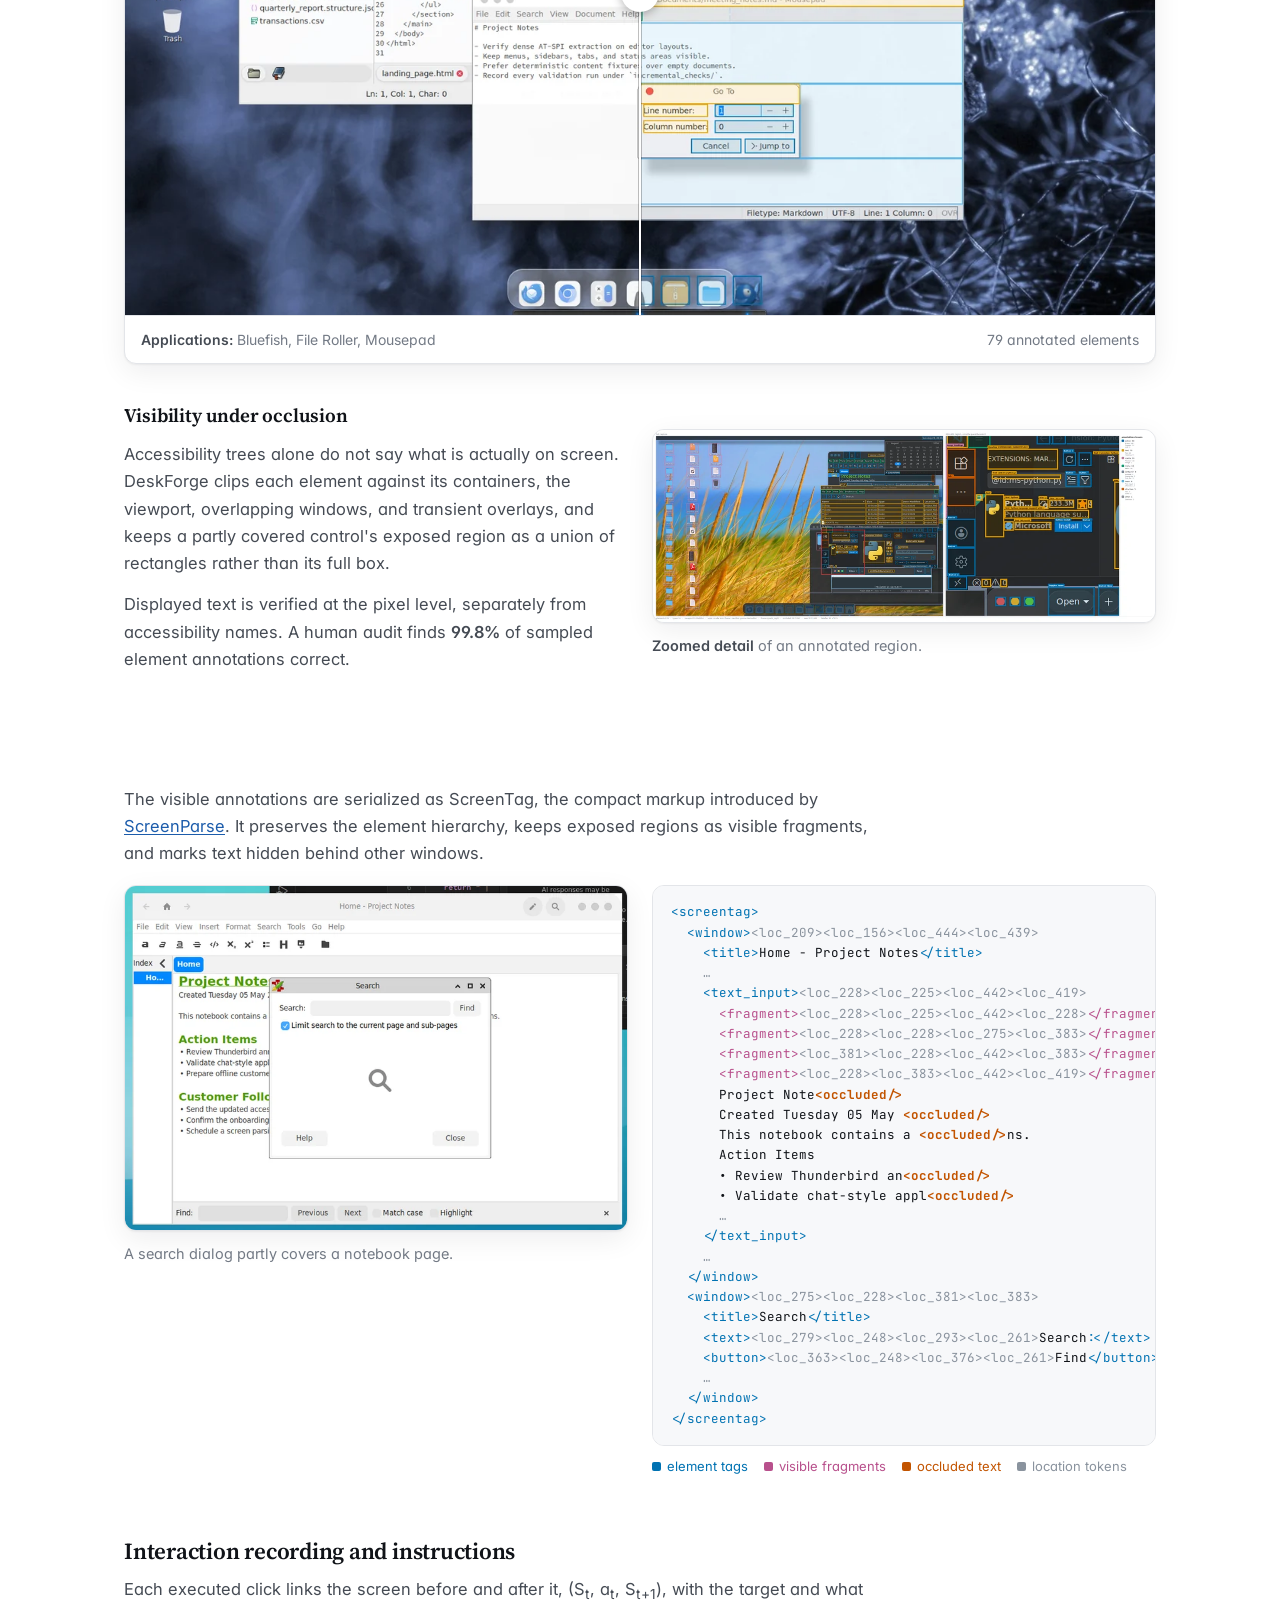
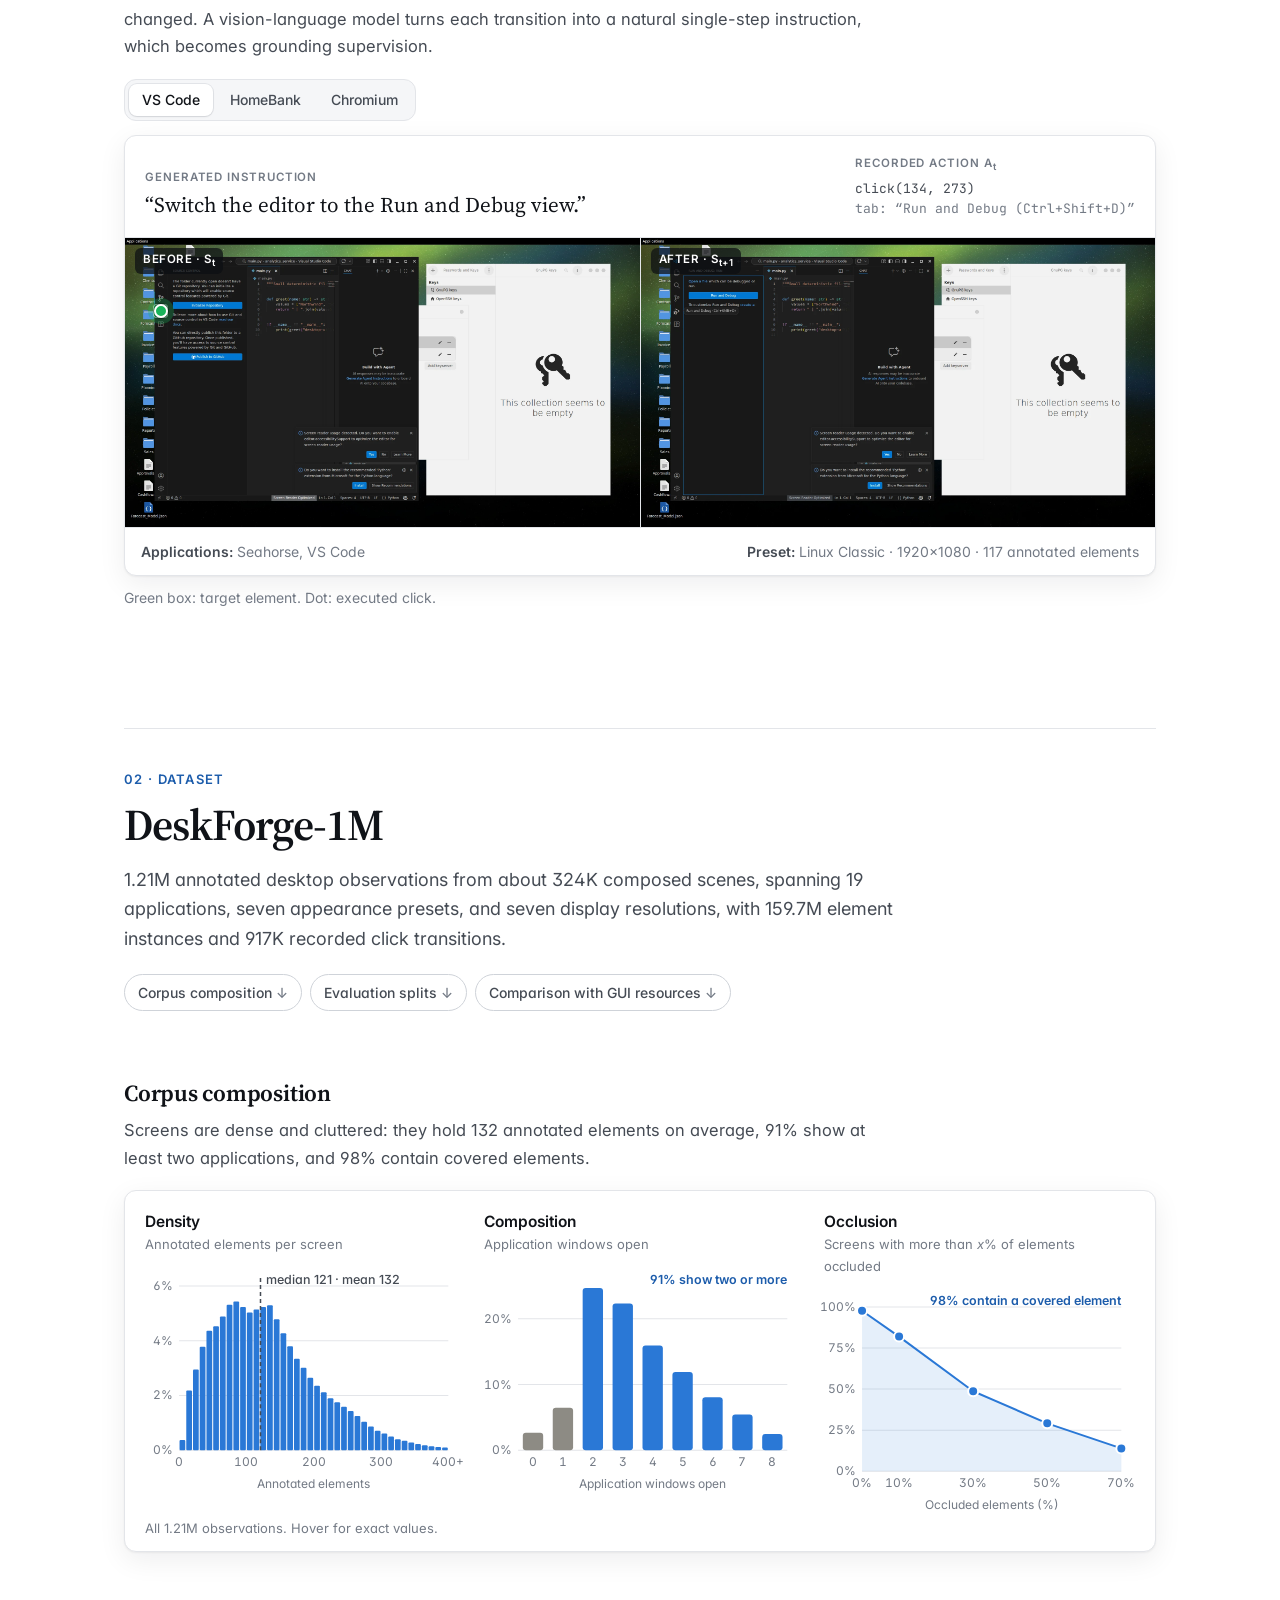
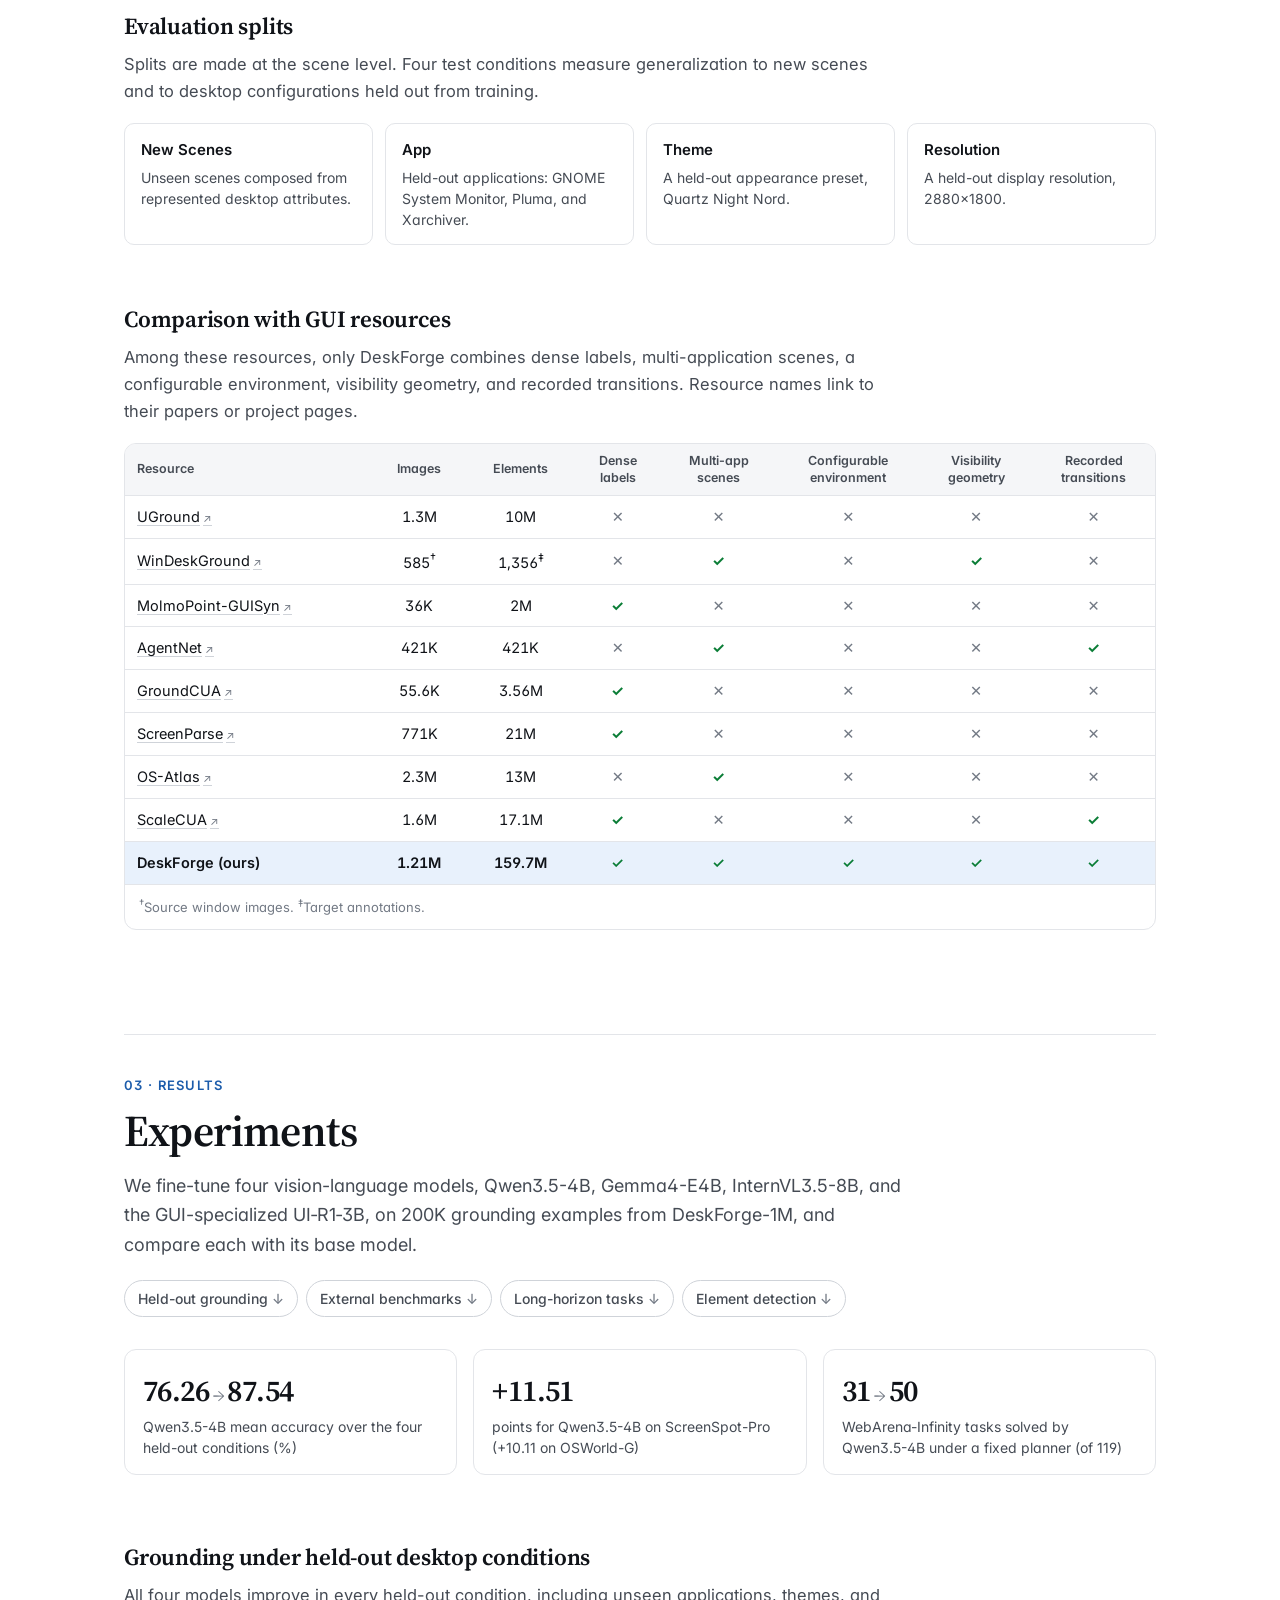
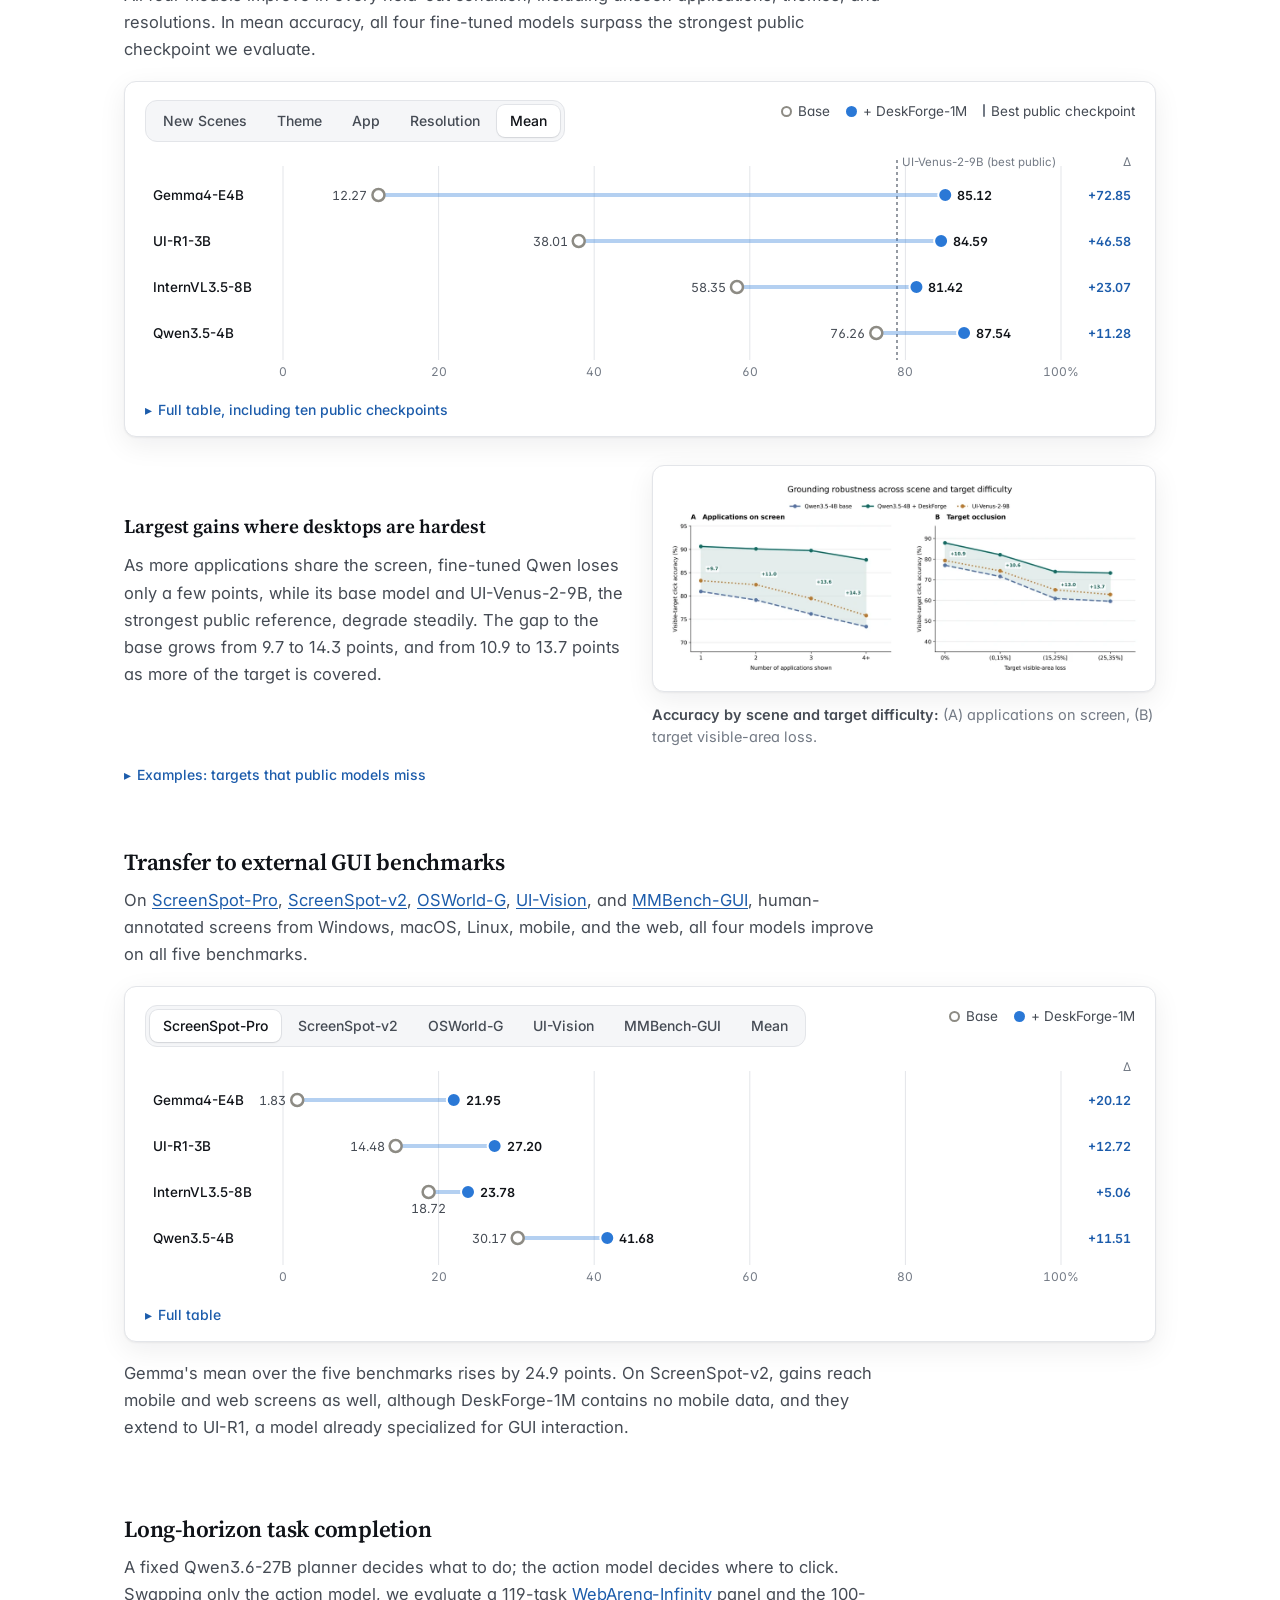
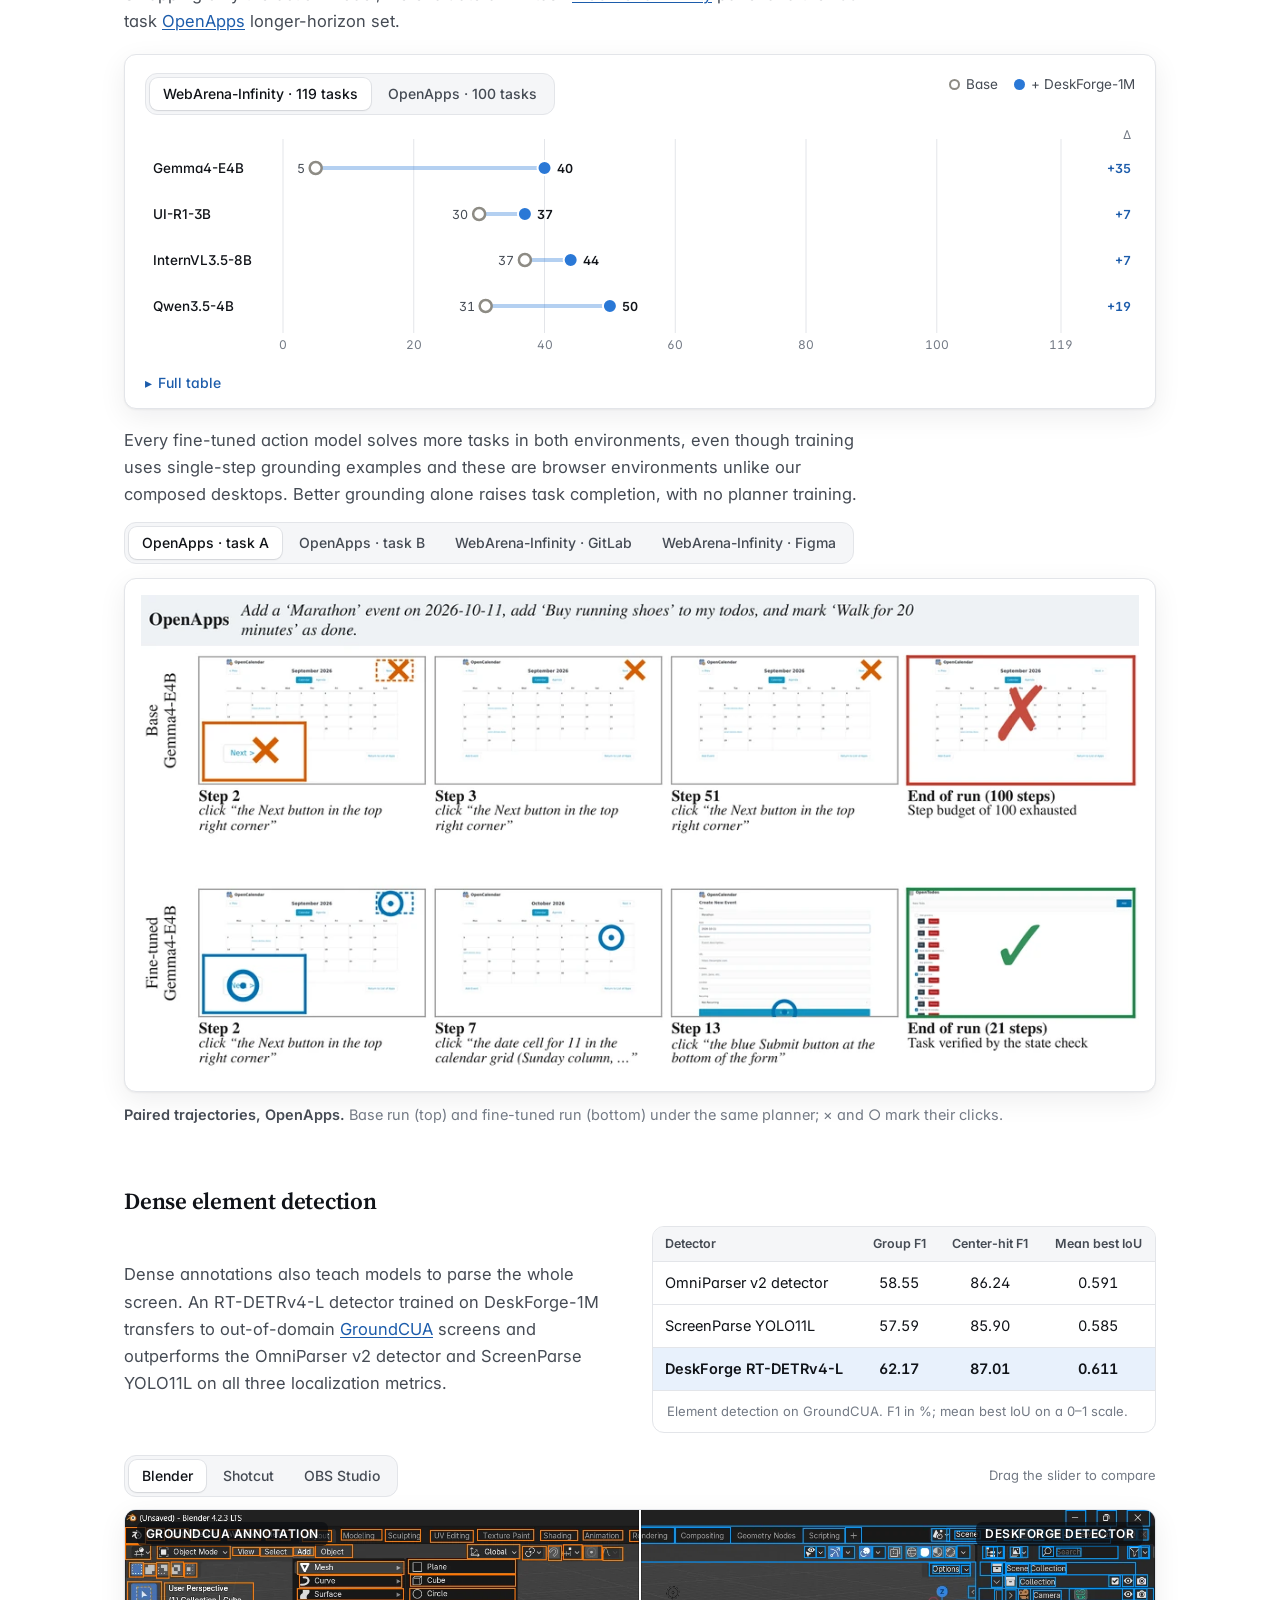
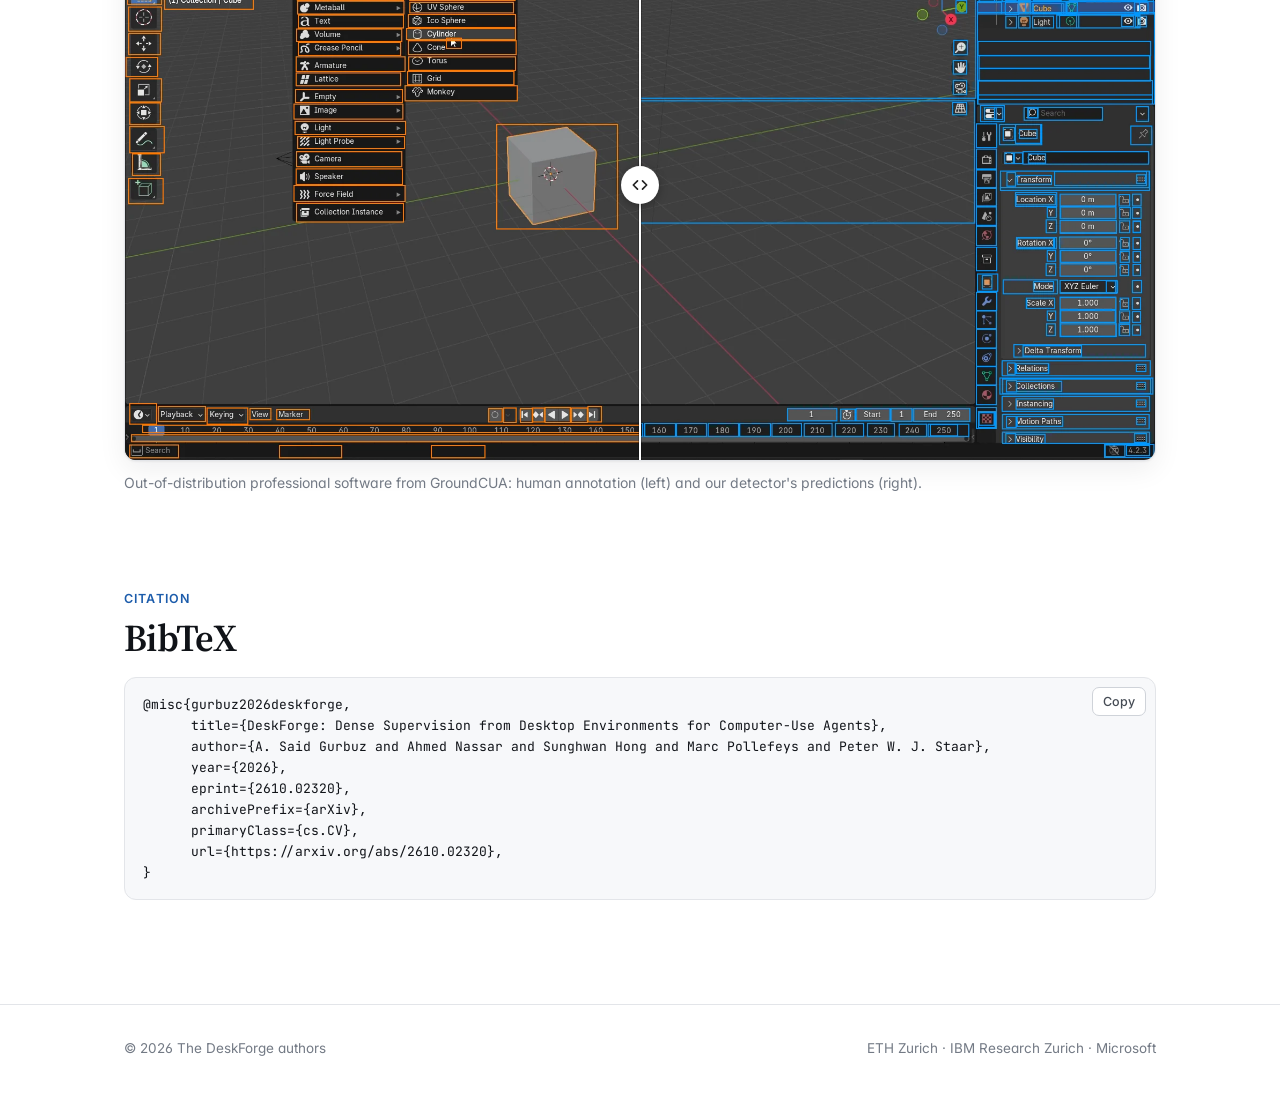
==== commit 53e87ea5: "Update links" ====
--- a/docs/index.html
+++ b/docs/index.html
@@ -82,7 +82,7 @@
       <a class="btn primary" href="https://arxiv.org/abs/2610.02320"><svg viewBox="0 0 24 24" fill="none" stroke="currentColor" stroke-width="1.8" stroke-linejoin="round"><path d="M6 2.8h8l4.5 4.5v13.9H6z"/><path d="M14 2.8v4.5h4.5M9 12.5h6M9 16h6"/></svg>Paper</a>
       <a class="btn" href="https://github.com/Saidgurbuz/deskforge"><svg viewBox="0 0 24 24" fill="none" stroke="currentColor" stroke-width="1.8" stroke-linecap="round" stroke-linejoin="round"><path d="m8.5 7.5-5 4.5 5 4.5M15.5 7.5l5 4.5-5 4.5"/></svg>Code</a>
       <a class="btn" href="https://huggingface.co/datasets/docling-project/DeskForge-1M"><svg viewBox="0 0 24 24" fill="none" stroke="currentColor" stroke-width="1.8"><ellipse cx="12" cy="5.5" rx="7.5" ry="2.7"/><path d="M4.5 5.5v13c0 1.5 3.4 2.7 7.5 2.7s7.5-1.2 7.5-2.7v-13M4.5 12c0 1.5 3.4 2.7 7.5 2.7s7.5-1.2 7.5-2.7"/></svg>Dataset</a>
-      <a class="btn" href="https://huggingface.co/docling-project/DeskForge-Qwen3.5-4B"><svg viewBox="0 0 24 24" fill="none" stroke="currentColor" stroke-width="1.8" stroke-linejoin="round"><path d="m12 2.8 8 4.6v9.2l-8 4.6-8-4.6V7.4z"/><path d="m4 7.4 8 4.6 8-4.6M12 12v9.2"/></svg>Model</a>
+      <a class="btn" href="https://huggingface.co/models?author=docling-project&amp;search=DeskForge"><svg viewBox="0 0 24 24" fill="none" stroke="currentColor" stroke-width="1.8" stroke-linejoin="round"><path d="m12 2.8 8 4.6v9.2l-8 4.6-8-4.6V7.4z"/><path d="m4 7.4 8 4.6 8-4.6M12 12v9.2"/></svg>Models</a>
       <a class="btn" href="#citation"><svg viewBox="0 0 24 24" fill="none" stroke="currentColor" stroke-width="1.8" stroke-linejoin="round"><path d="M5 3.5h11.5l2.5 2.5v14.5H5z"/><path d="M8.5 9h7M8.5 12.5h7M8.5 16h4"/></svg>BibTeX</a>
     </div>
   </div>
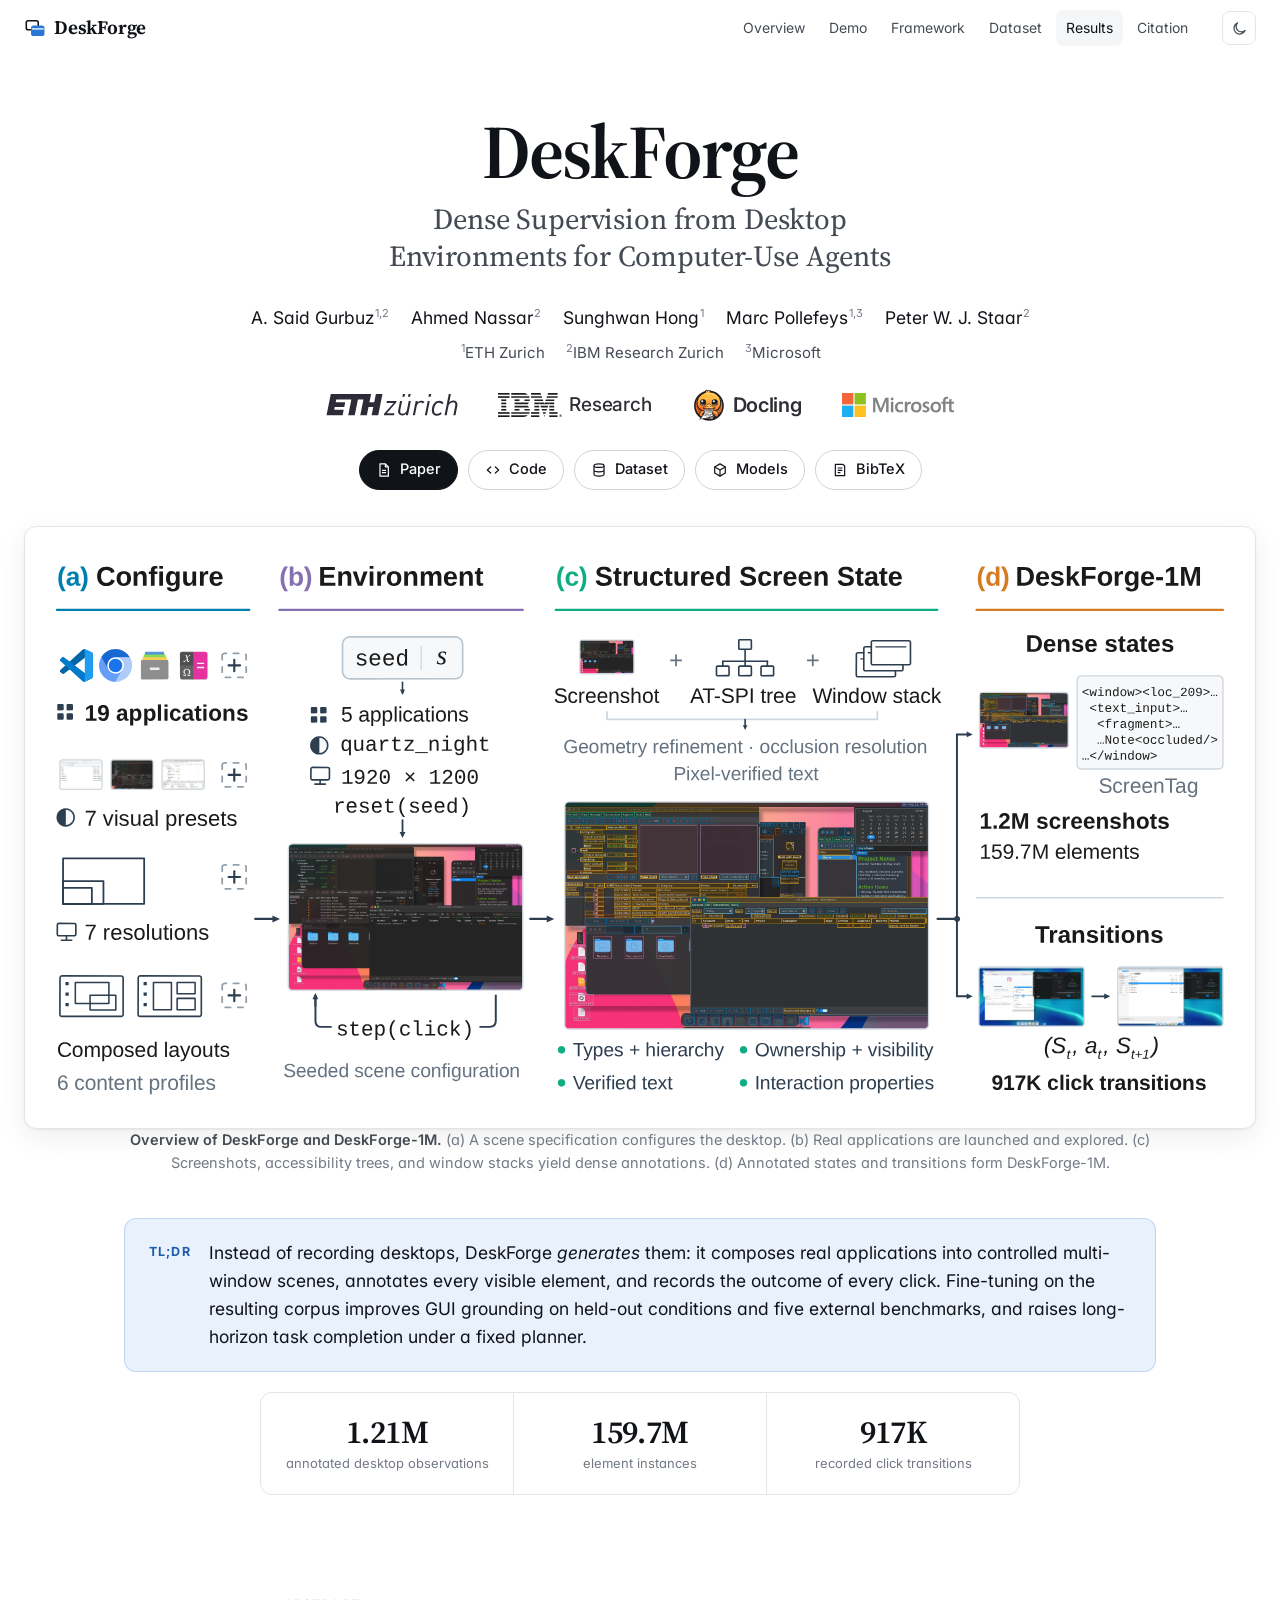
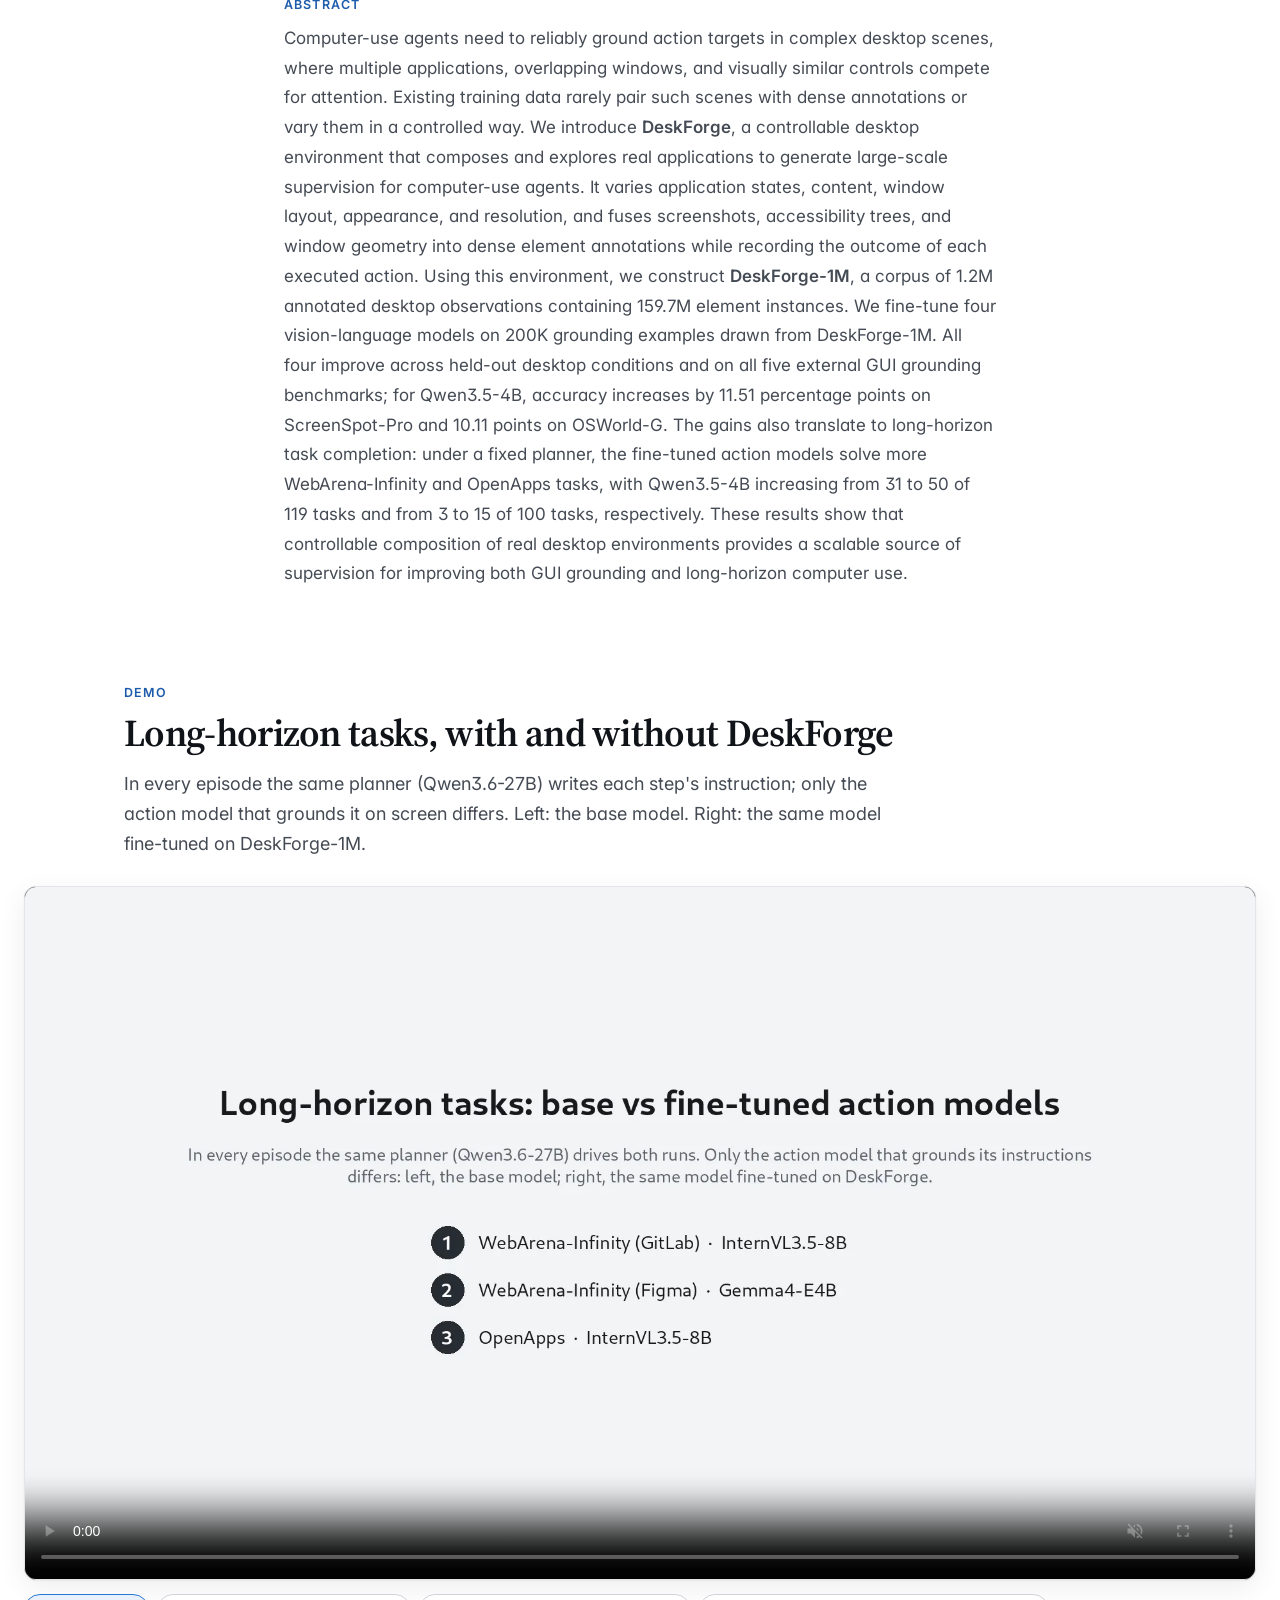
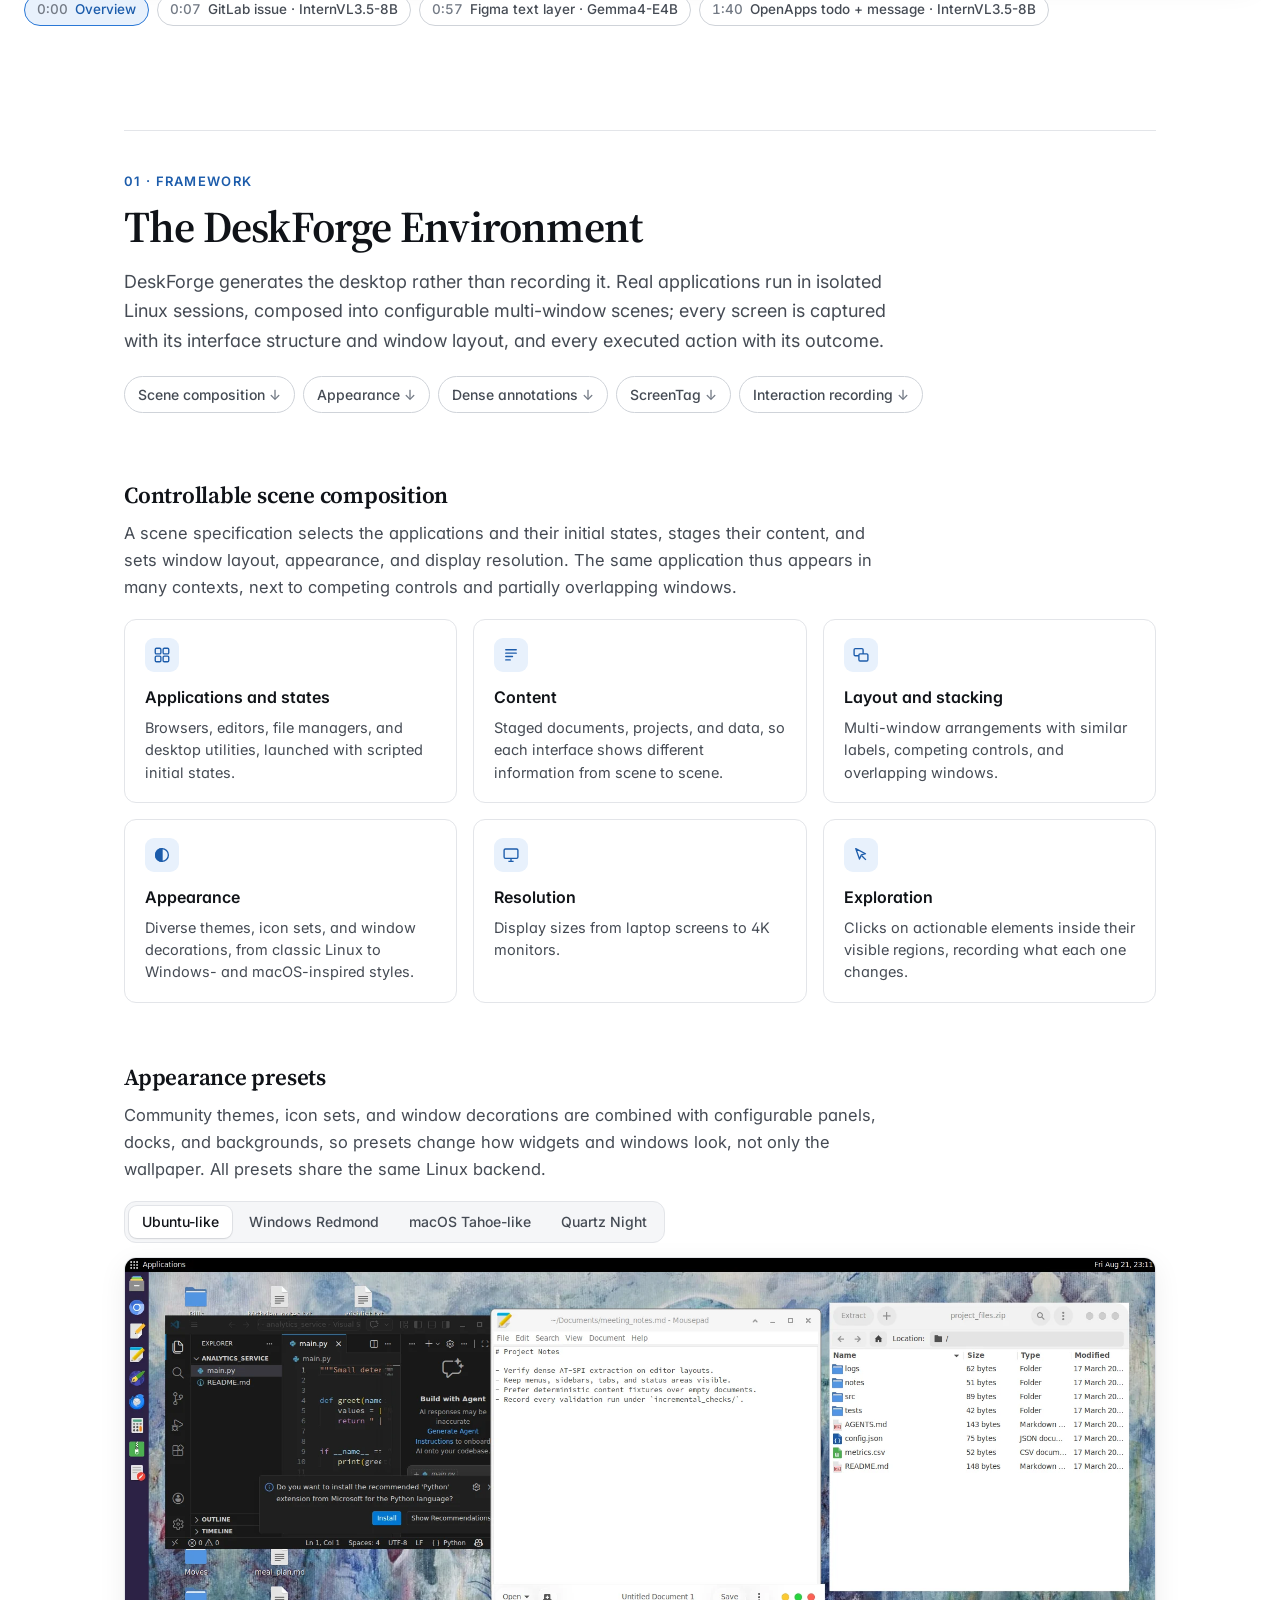
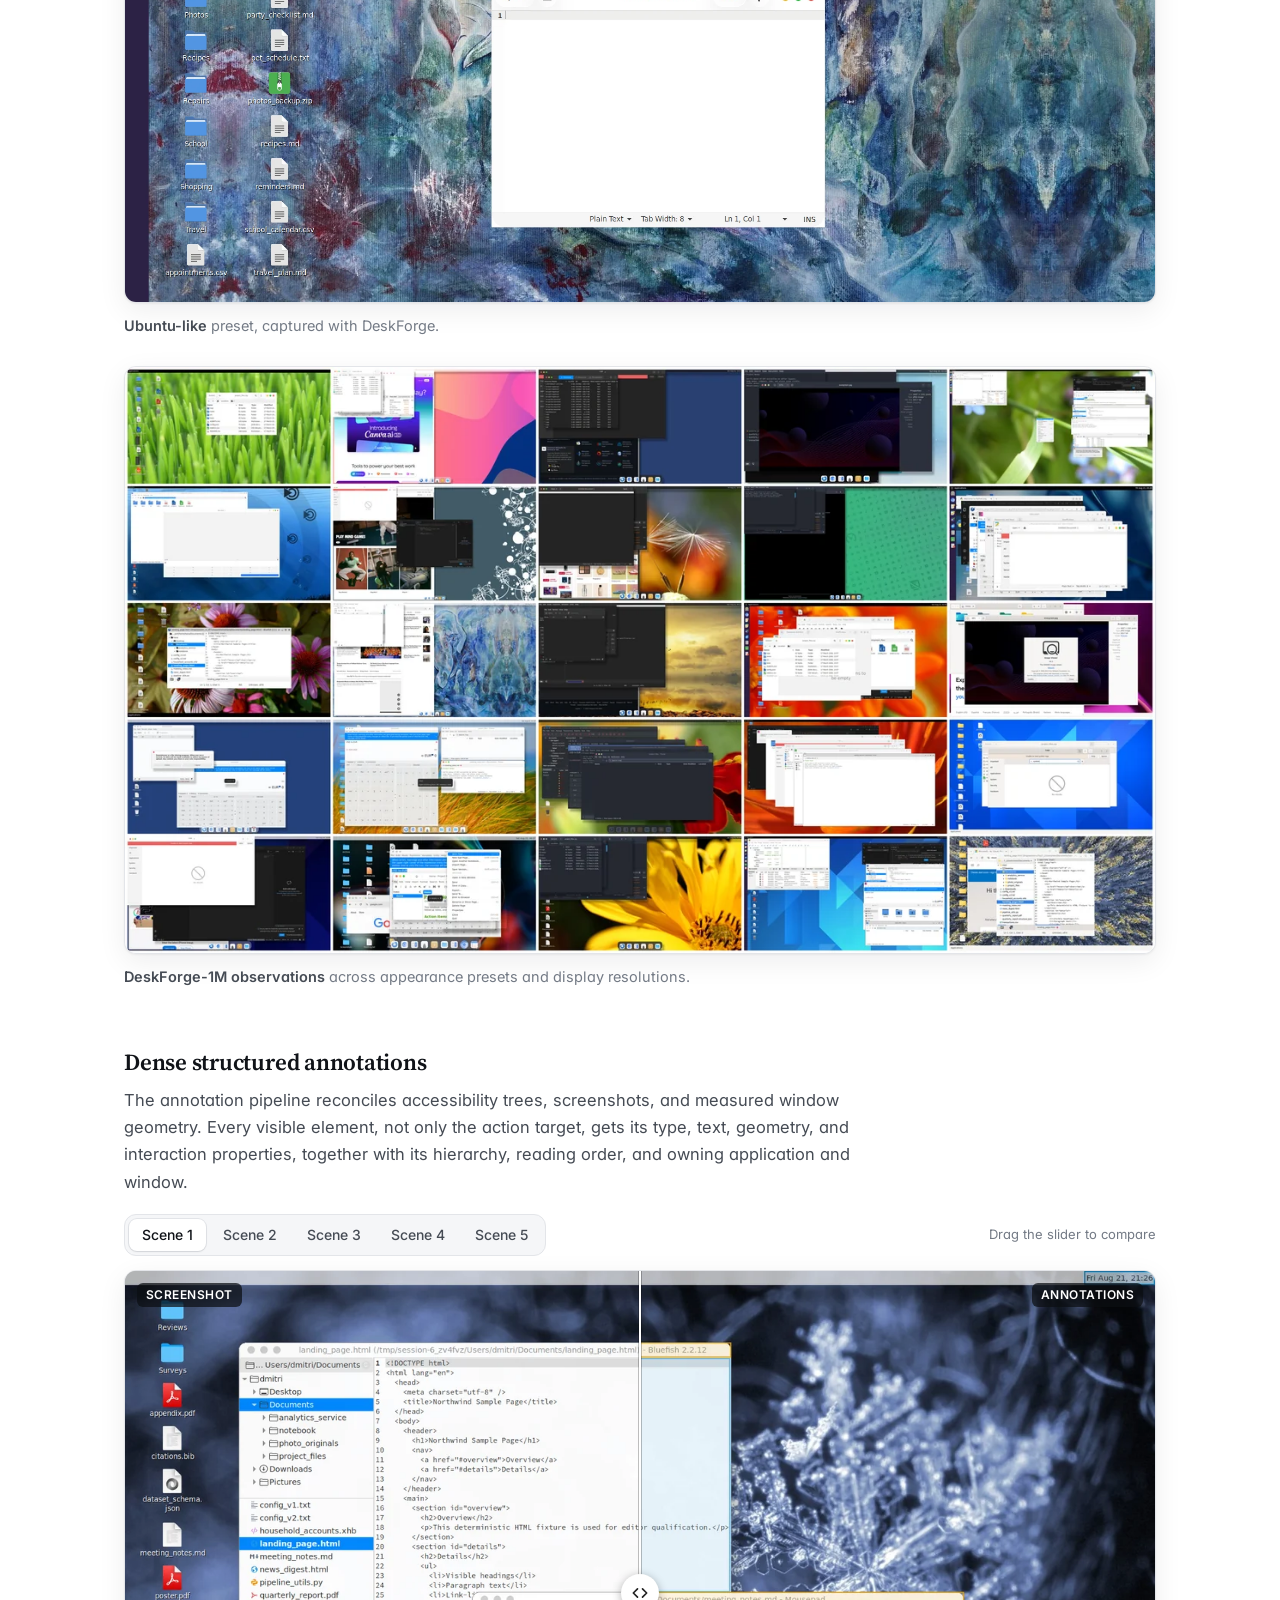
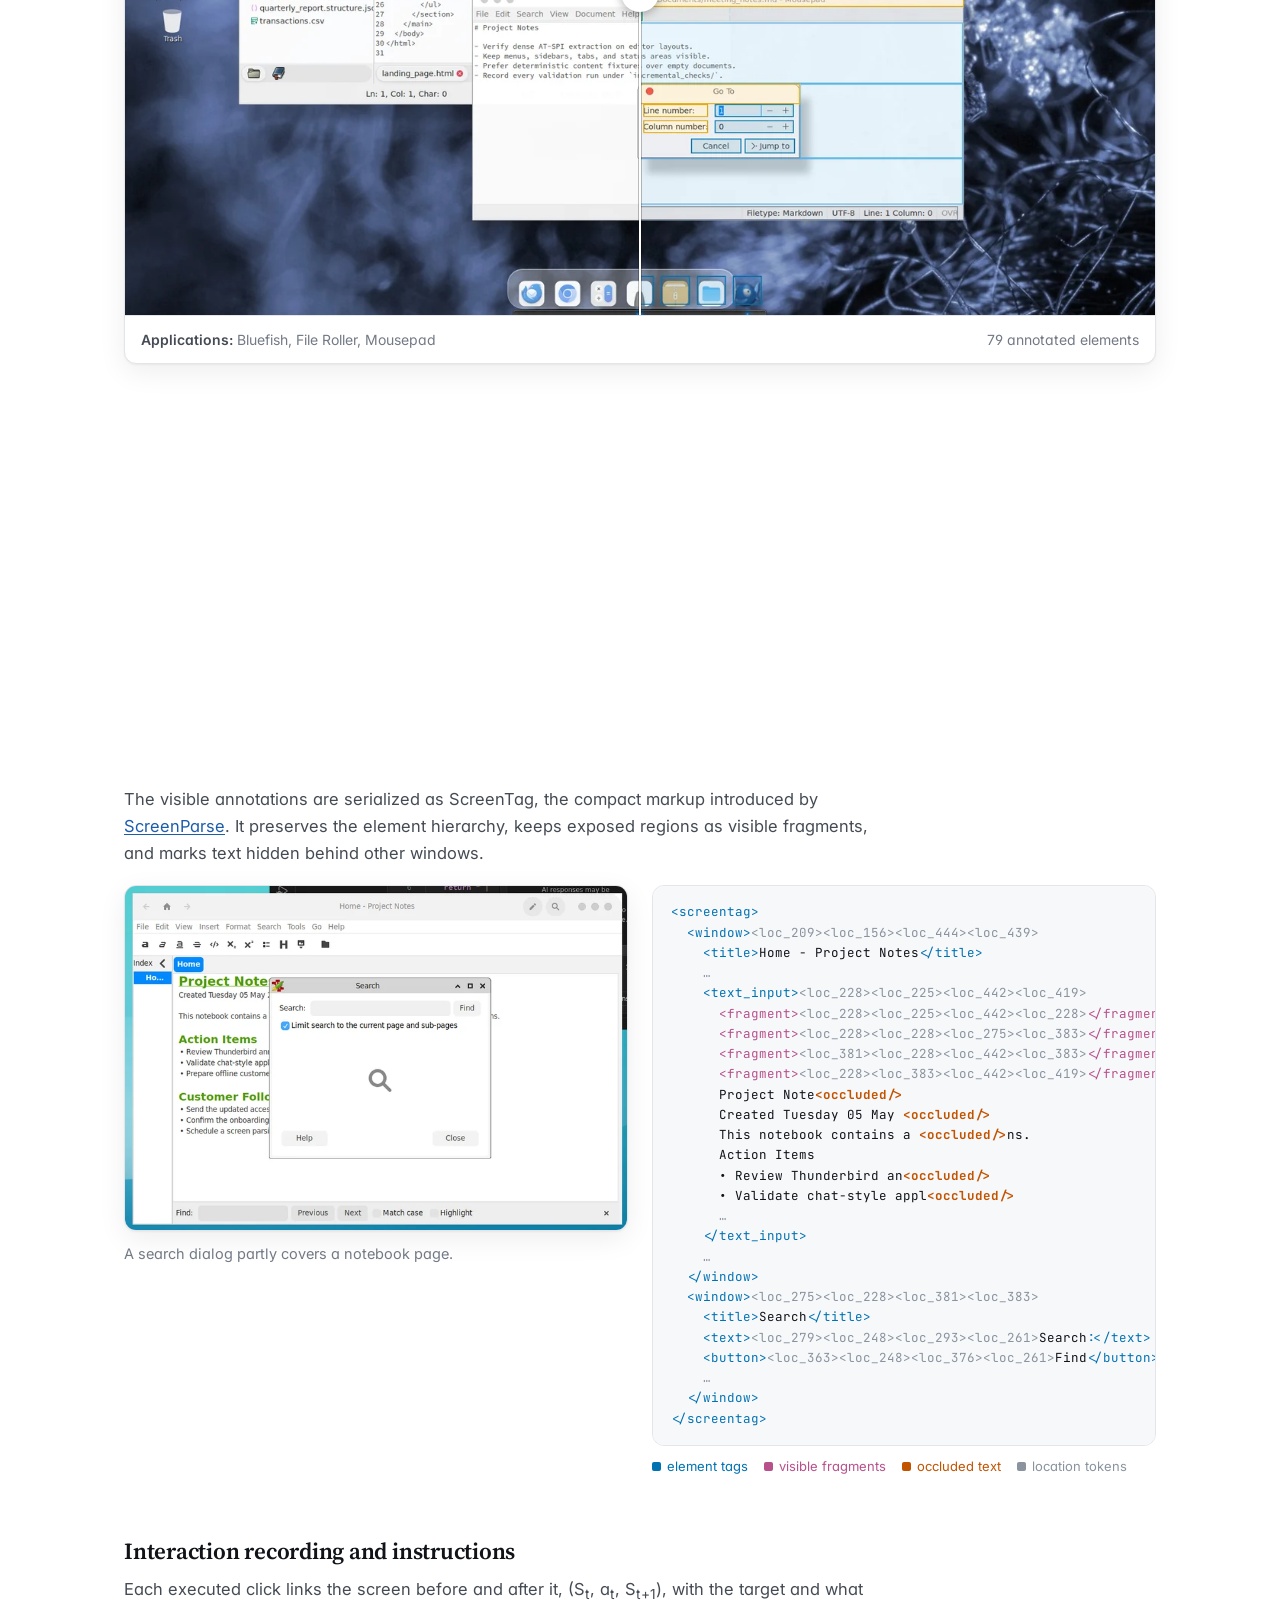
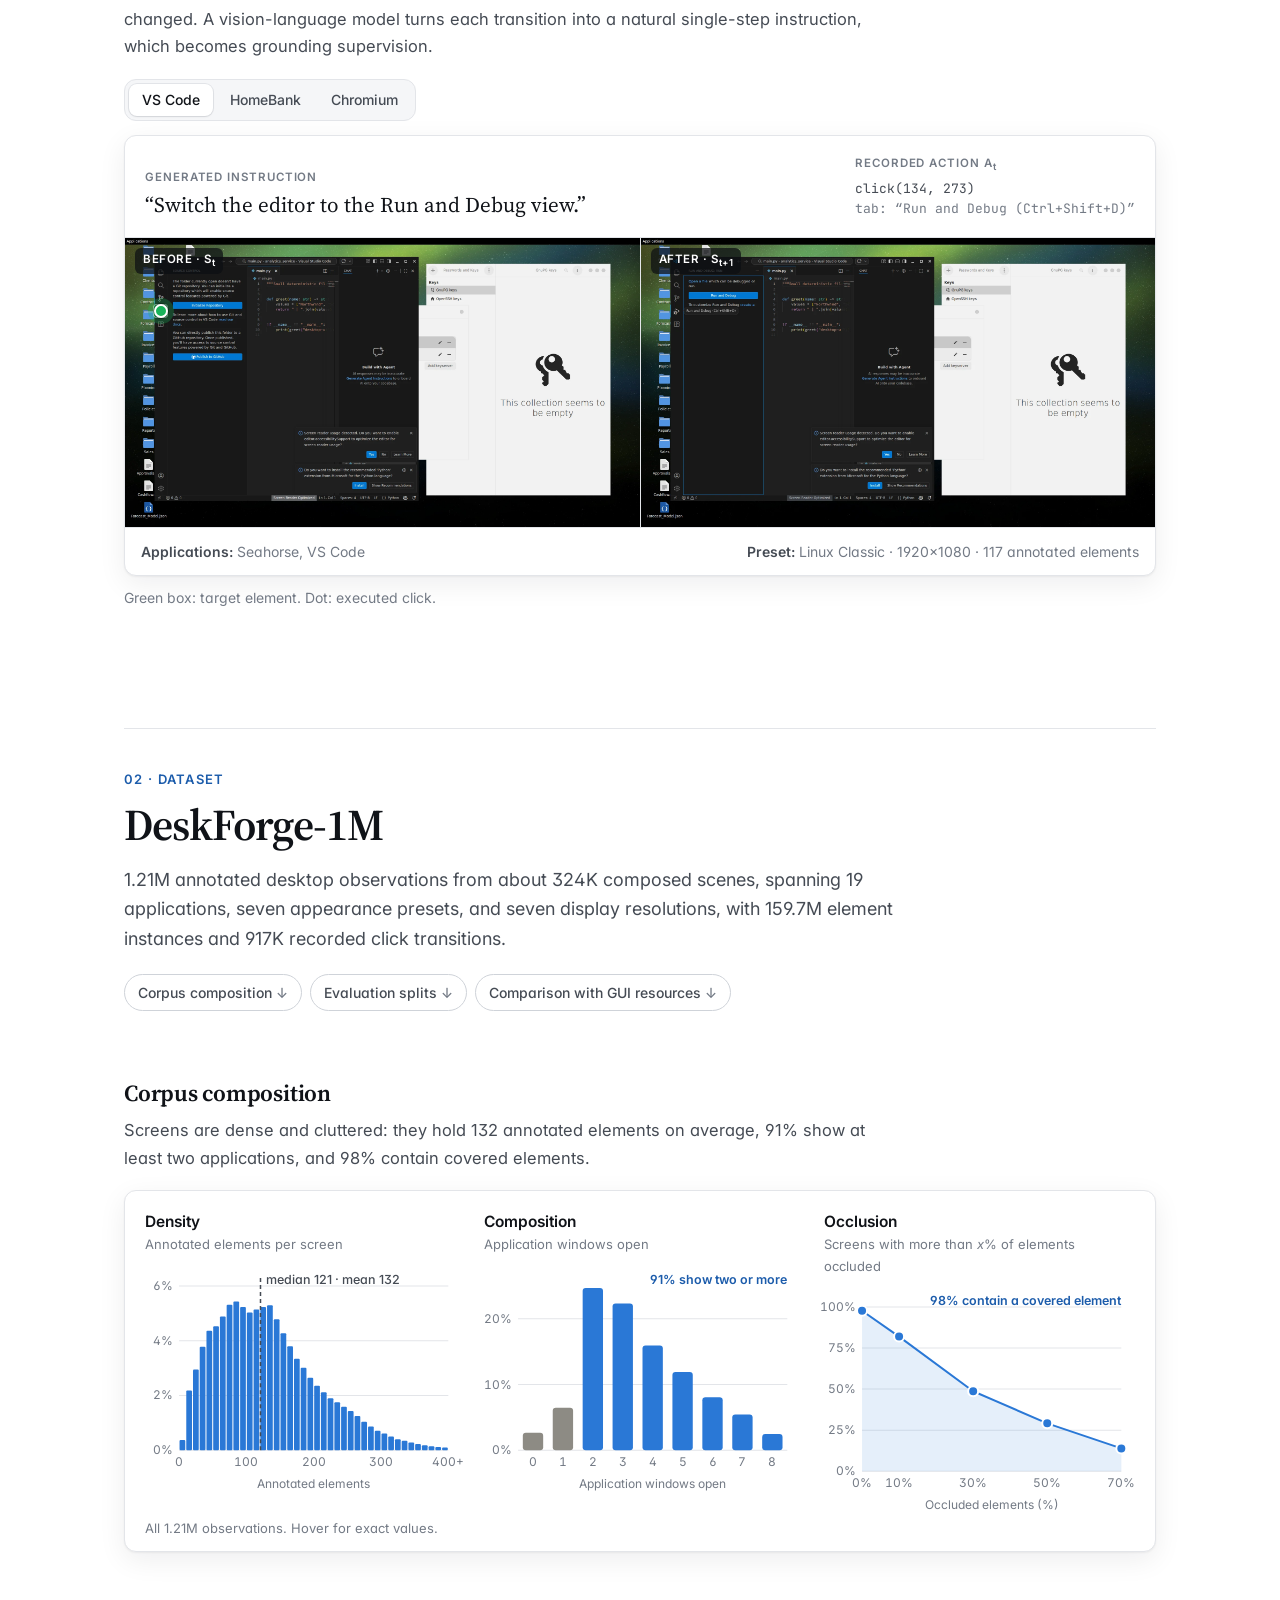
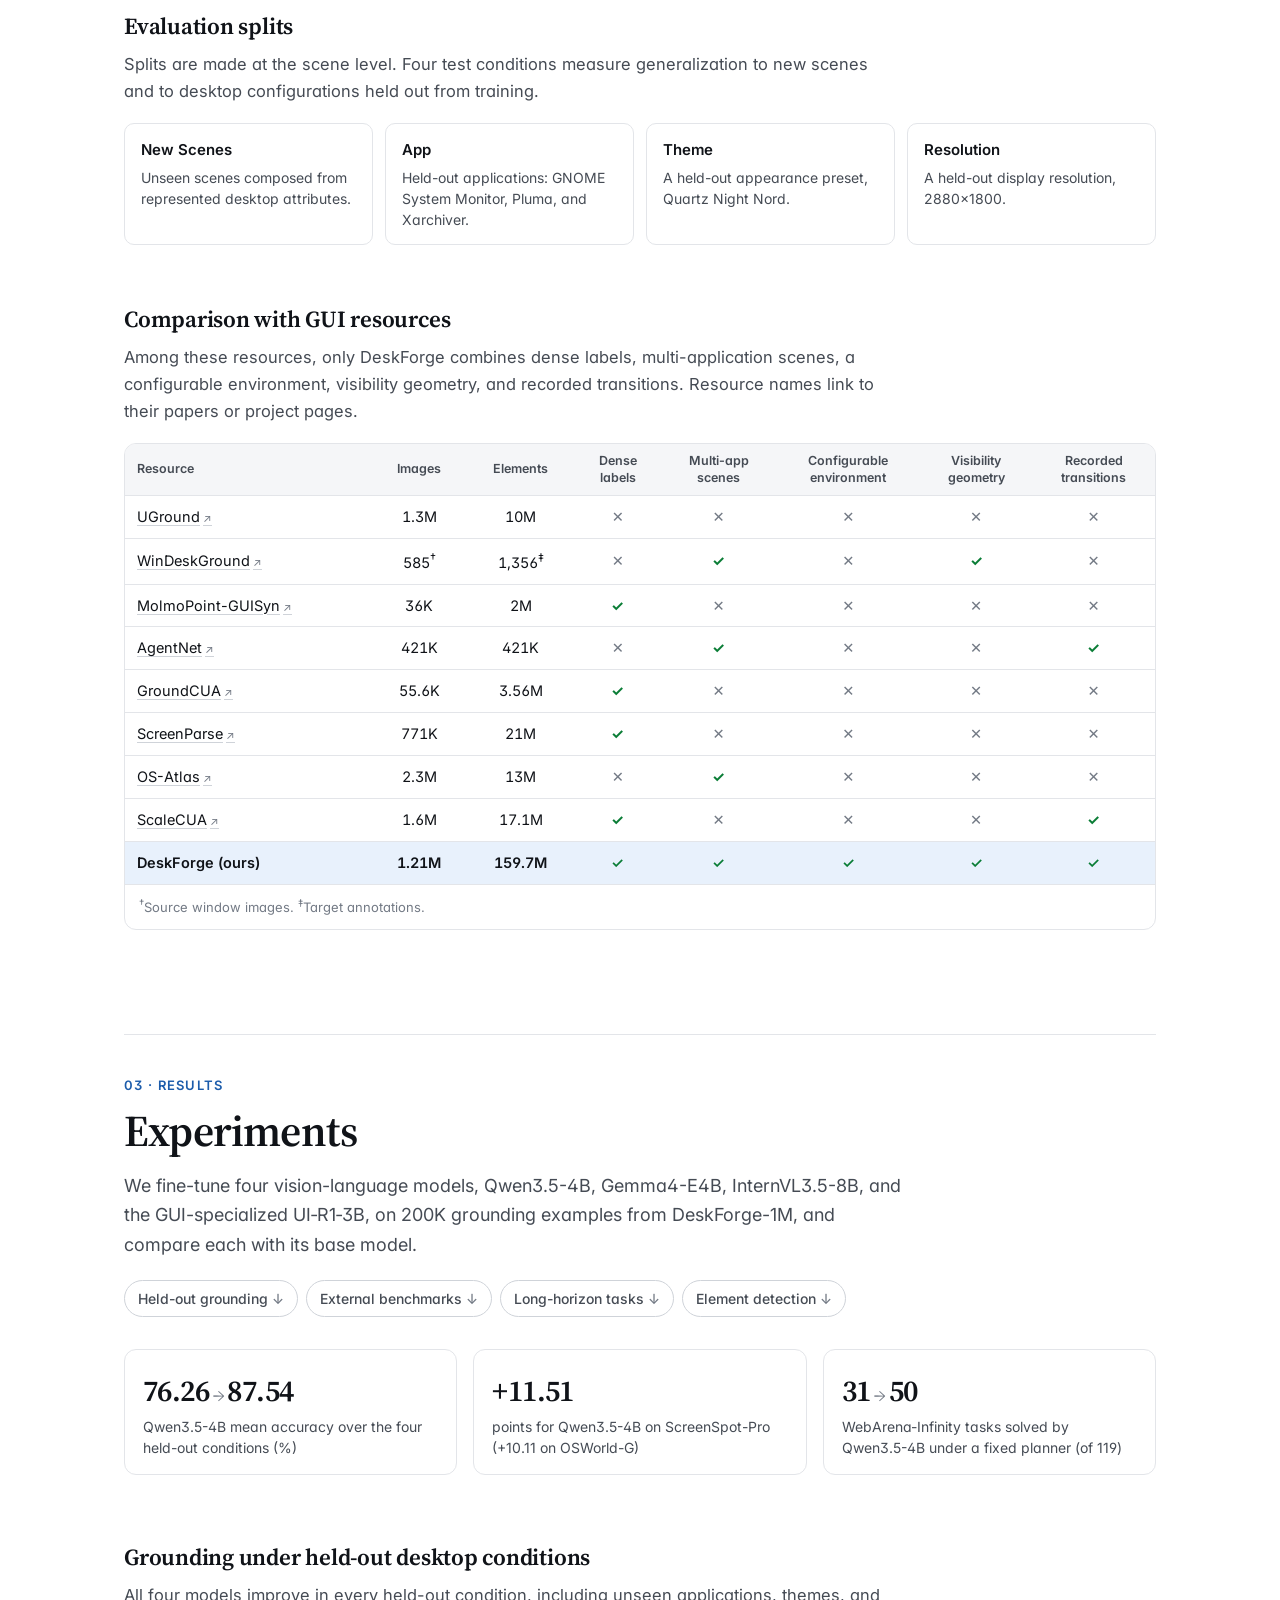
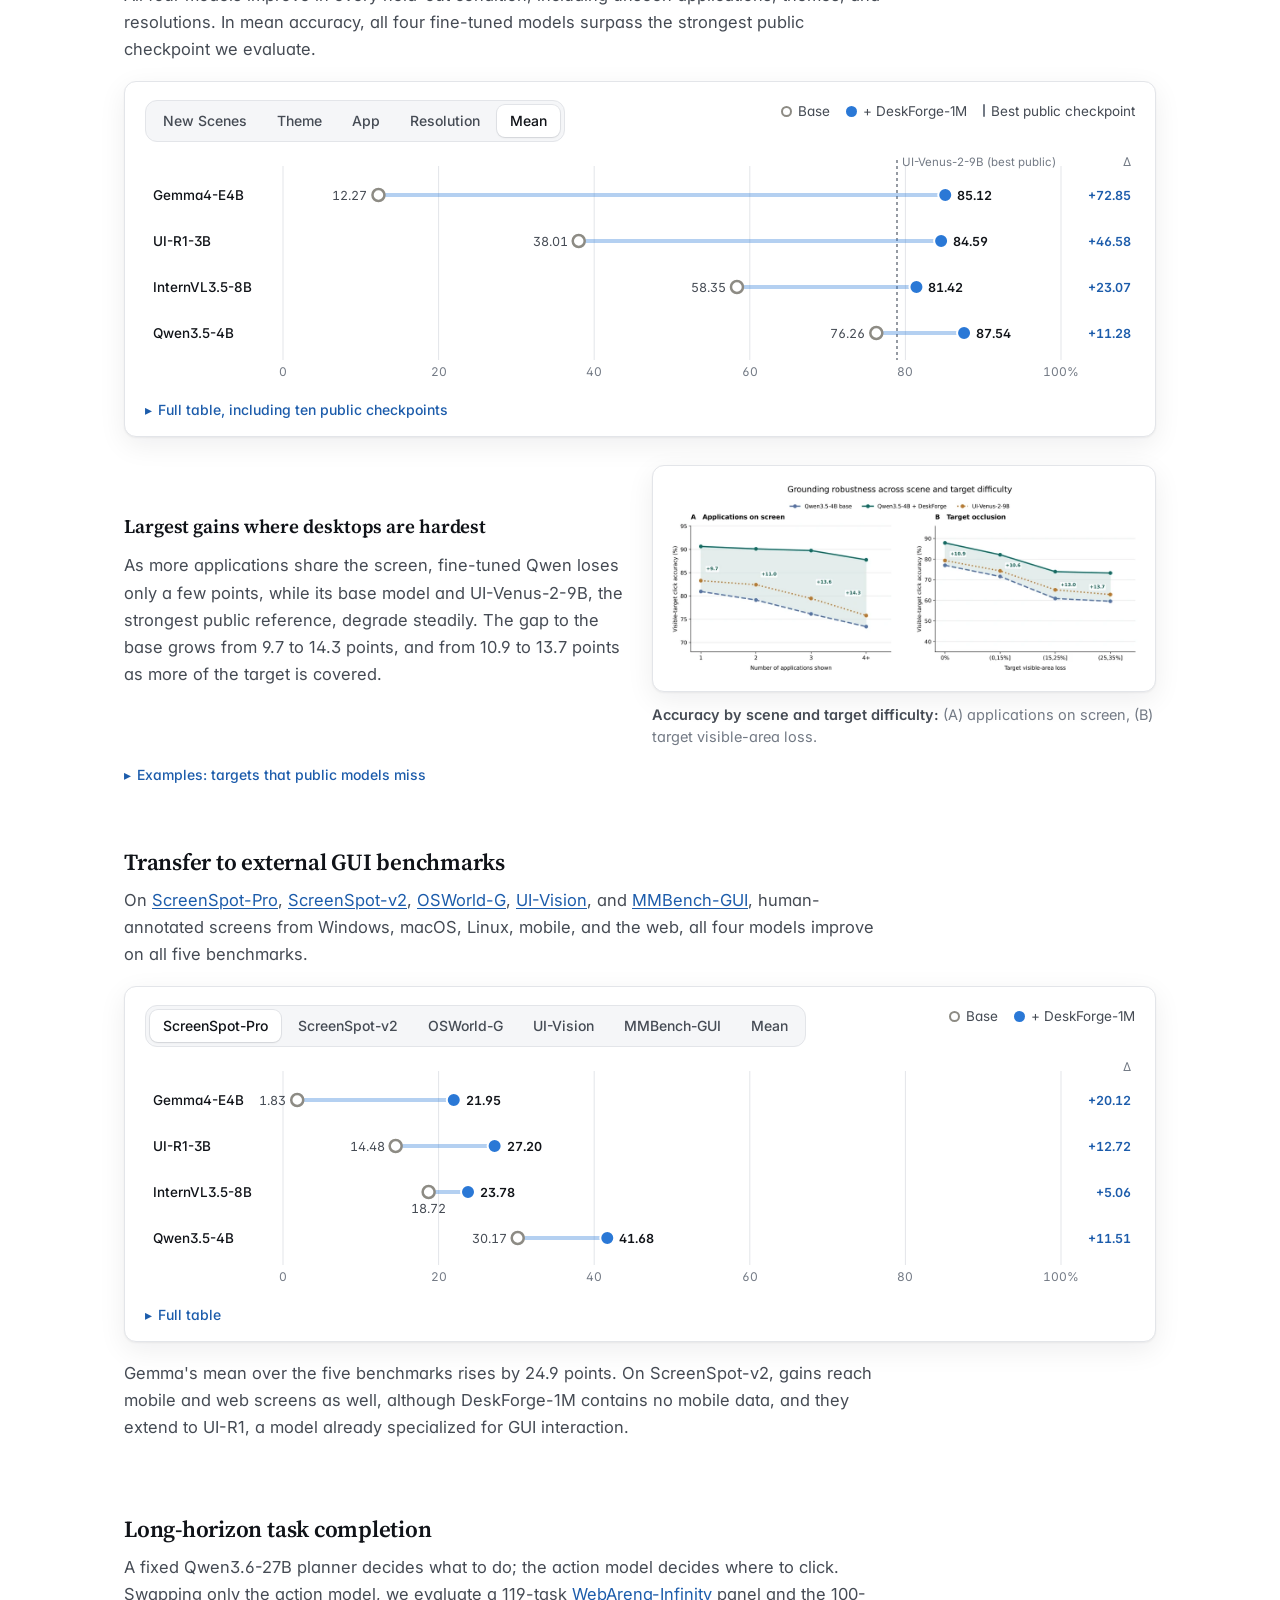
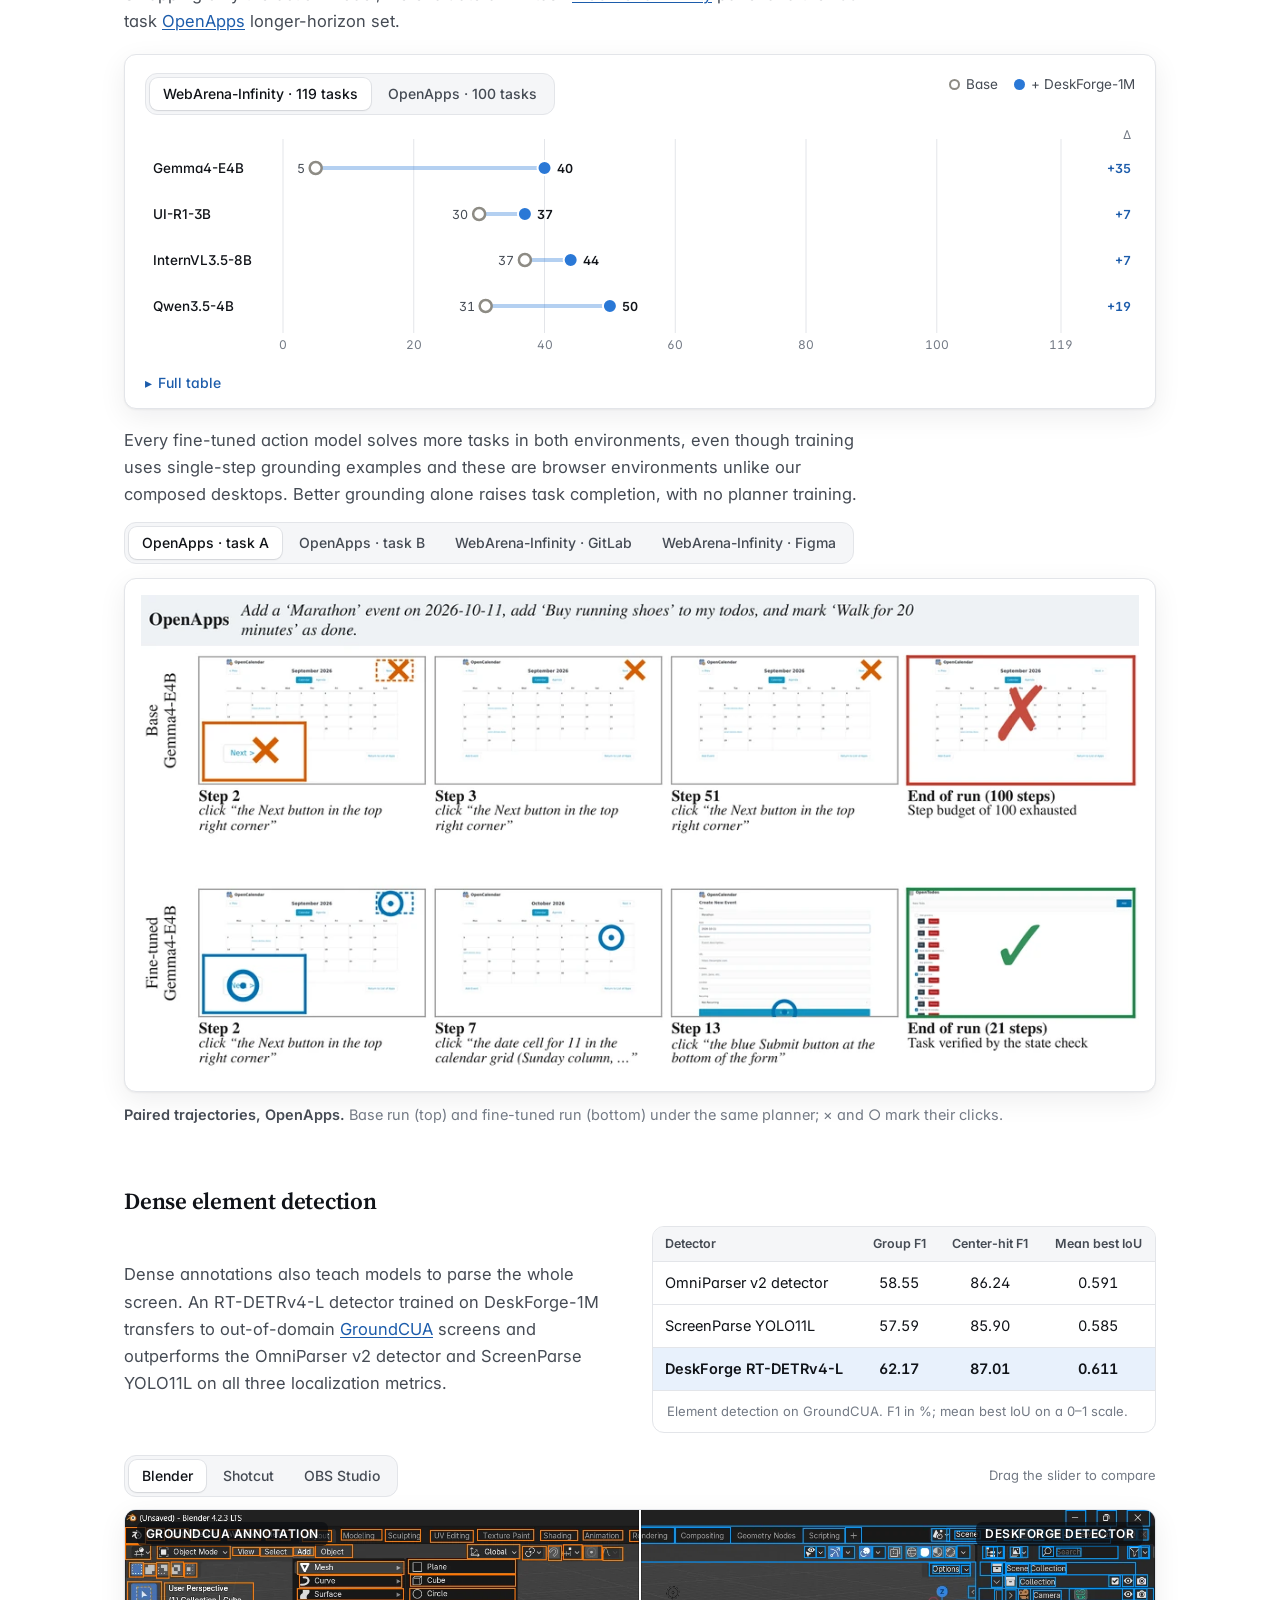
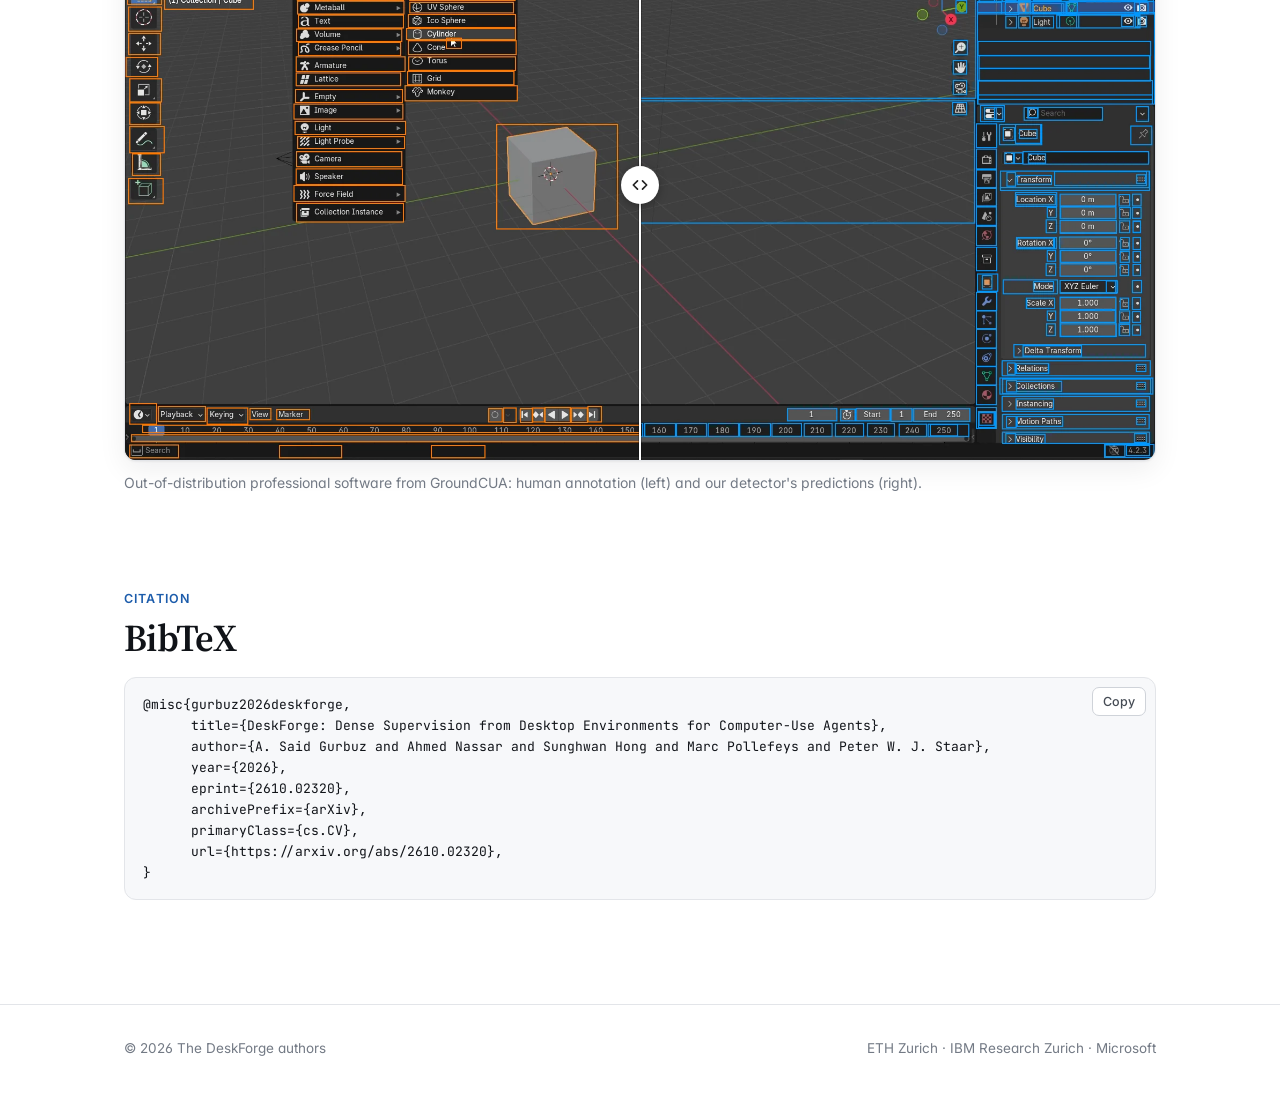
==== commit 02c94af2: "Update project page" ====
--- a/docs/index.html
+++ b/docs/index.html
@@ -82,7 +82,7 @@
       <a class="btn primary" href="https://arxiv.org/abs/2610.02320"><svg viewBox="0 0 24 24" fill="none" stroke="currentColor" stroke-width="1.8" stroke-linejoin="round"><path d="M6 2.8h8l4.5 4.5v13.9H6z"/><path d="M14 2.8v4.5h4.5M9 12.5h6M9 16h6"/></svg>Paper</a>
       <a class="btn" href="https://github.com/Saidgurbuz/deskforge"><svg viewBox="0 0 24 24" fill="none" stroke="currentColor" stroke-width="1.8" stroke-linecap="round" stroke-linejoin="round"><path d="m8.5 7.5-5 4.5 5 4.5M15.5 7.5l5 4.5-5 4.5"/></svg>Code</a>
       <a class="btn" href="https://huggingface.co/datasets/docling-project/DeskForge-1M"><svg viewBox="0 0 24 24" fill="none" stroke="currentColor" stroke-width="1.8"><ellipse cx="12" cy="5.5" rx="7.5" ry="2.7"/><path d="M4.5 5.5v13c0 1.5 3.4 2.7 7.5 2.7s7.5-1.2 7.5-2.7v-13M4.5 12c0 1.5 3.4 2.7 7.5 2.7s7.5-1.2 7.5-2.7"/></svg>Dataset</a>
-      <a class="btn" href="https://huggingface.co/models?author=docling-project&amp;search=DeskForge"><svg viewBox="0 0 24 24" fill="none" stroke="currentColor" stroke-width="1.8" stroke-linejoin="round"><path d="m12 2.8 8 4.6v9.2l-8 4.6-8-4.6V7.4z"/><path d="m4 7.4 8 4.6 8-4.6M12 12v9.2"/></svg>Models</a>
+      <a class="btn" href="https://huggingface.co/collections/docling-project/deskforge"><svg viewBox="0 0 24 24" fill="none" stroke="currentColor" stroke-width="1.8" stroke-linejoin="round"><path d="m12 2.8 8 4.6v9.2l-8 4.6-8-4.6V7.4z"/><path d="m4 7.4 8 4.6 8-4.6M12 12v9.2"/></svg>Models</a>
       <a class="btn" href="#citation"><svg viewBox="0 0 24 24" fill="none" stroke="currentColor" stroke-width="1.8" stroke-linejoin="round"><path d="M5 3.5h11.5l2.5 2.5v14.5H5z"/><path d="M8.5 9h7M8.5 12.5h7M8.5 16h4"/></svg>BibTeX</a>
     </div>
   </div>
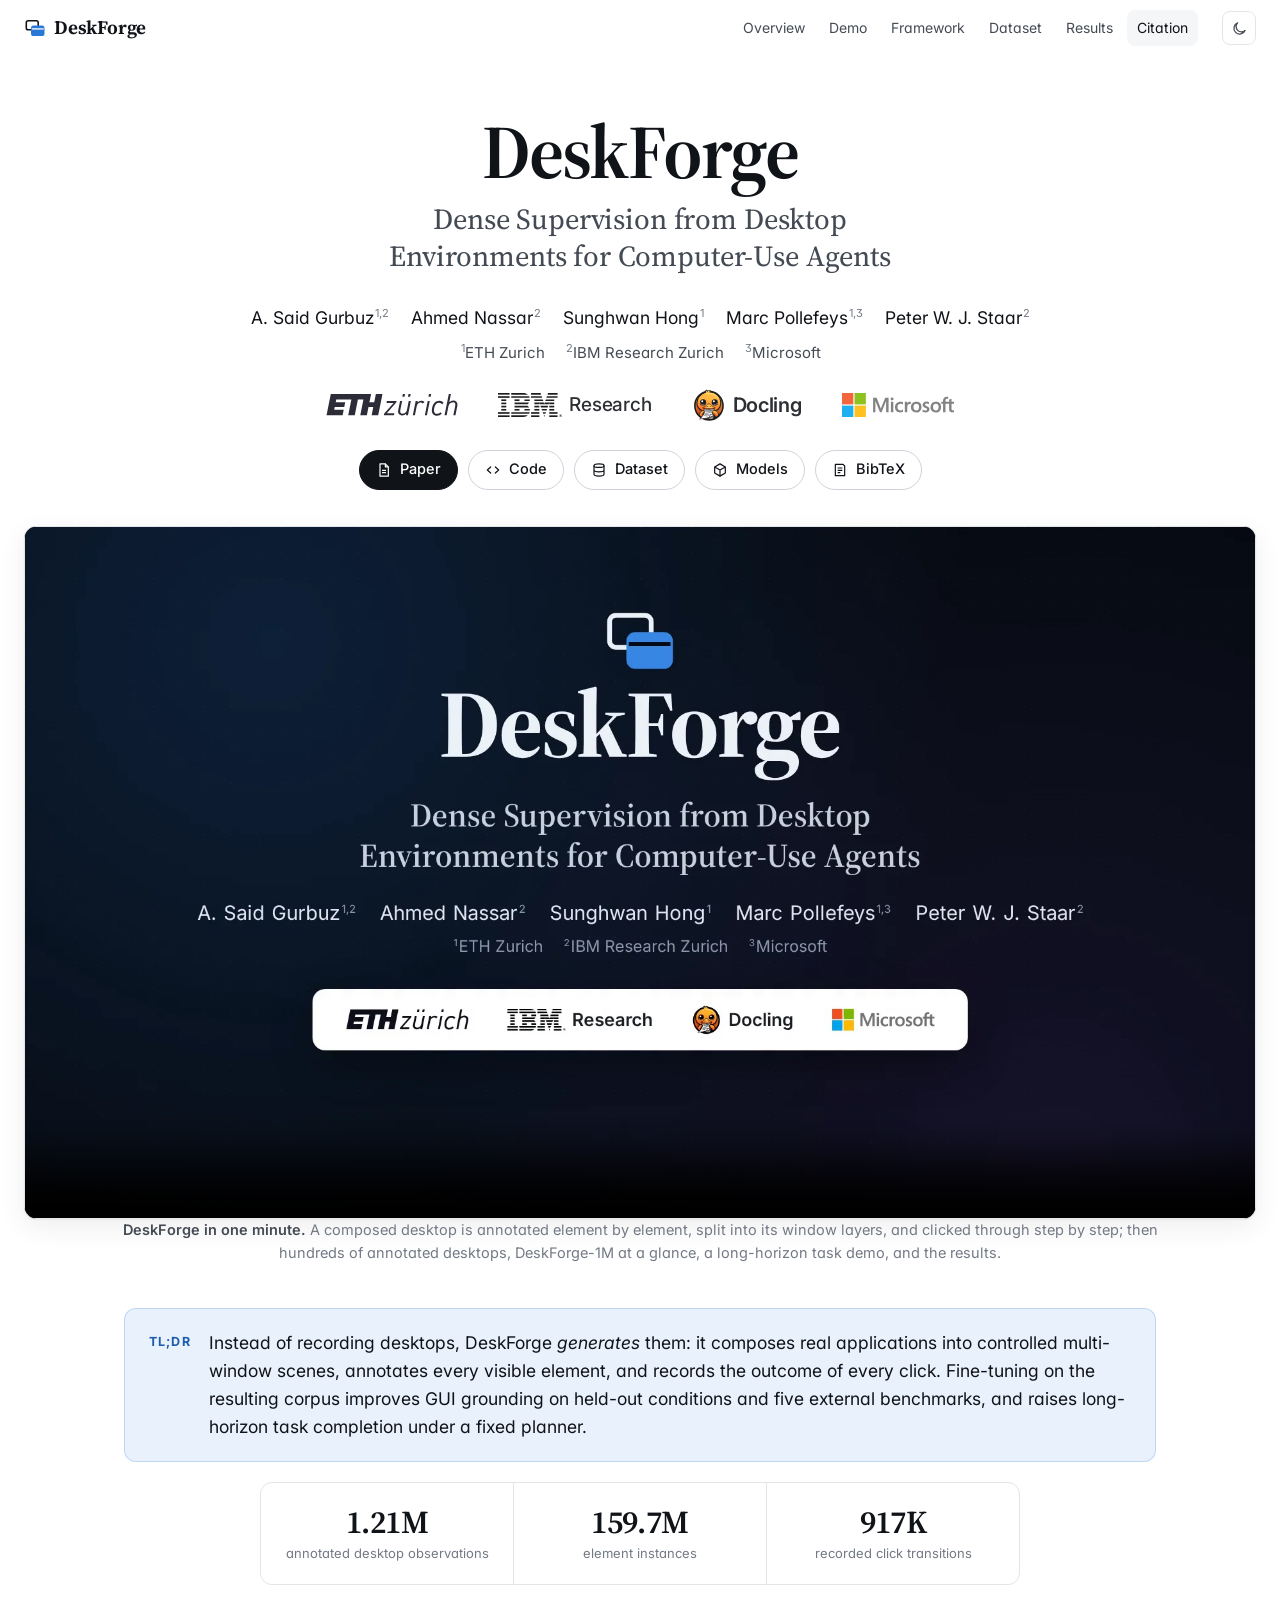
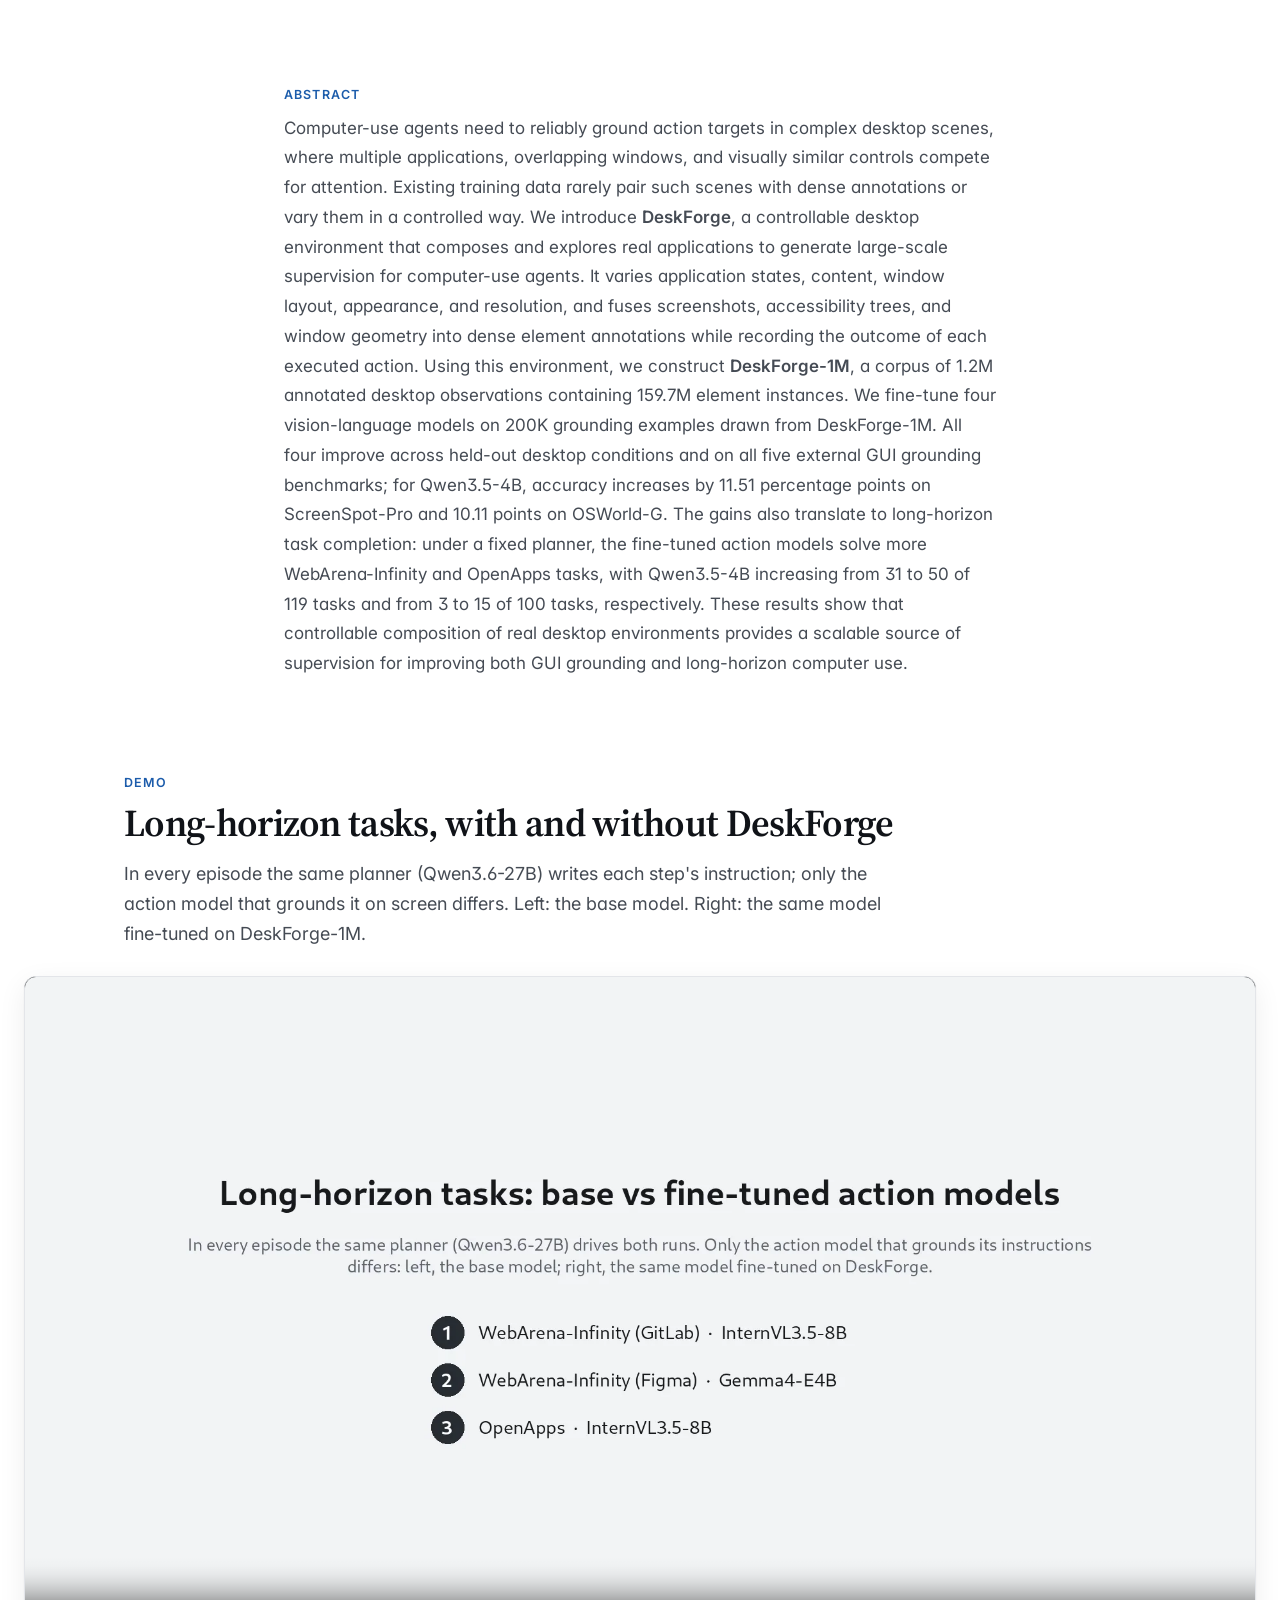
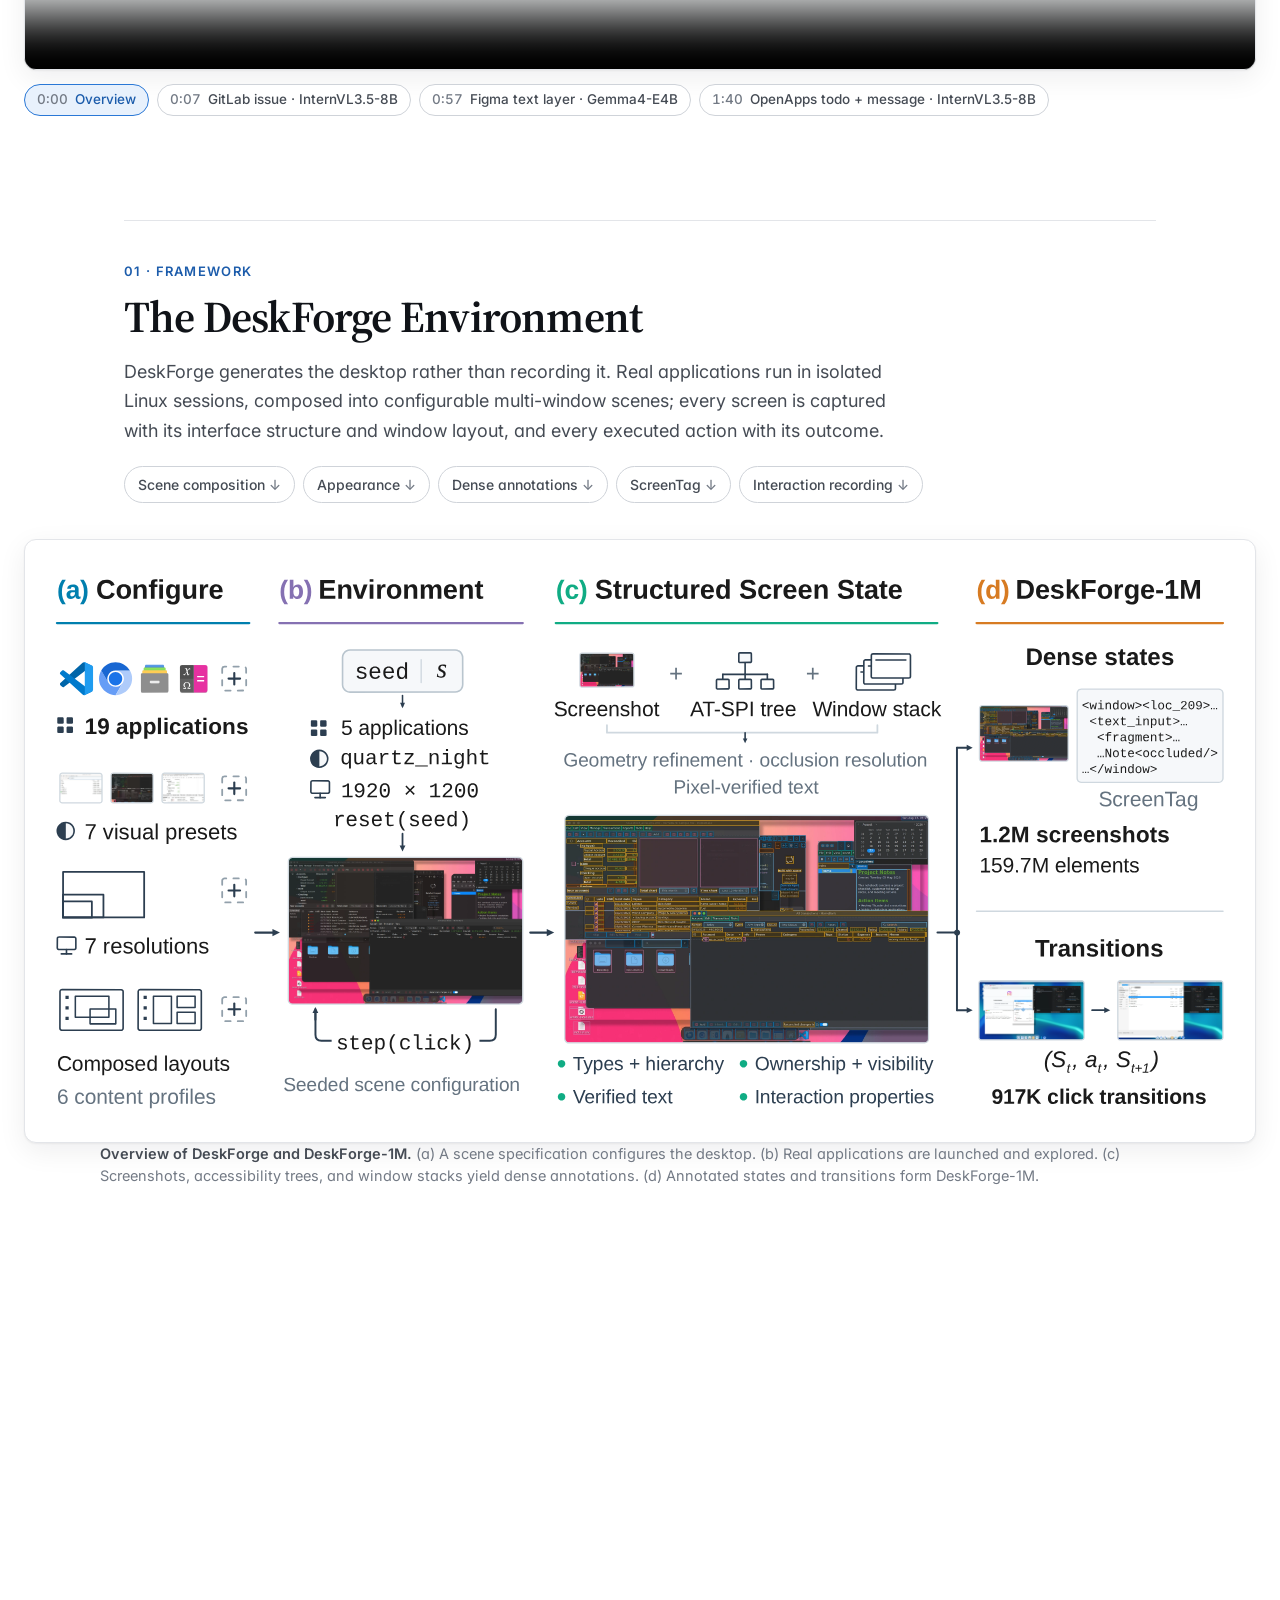
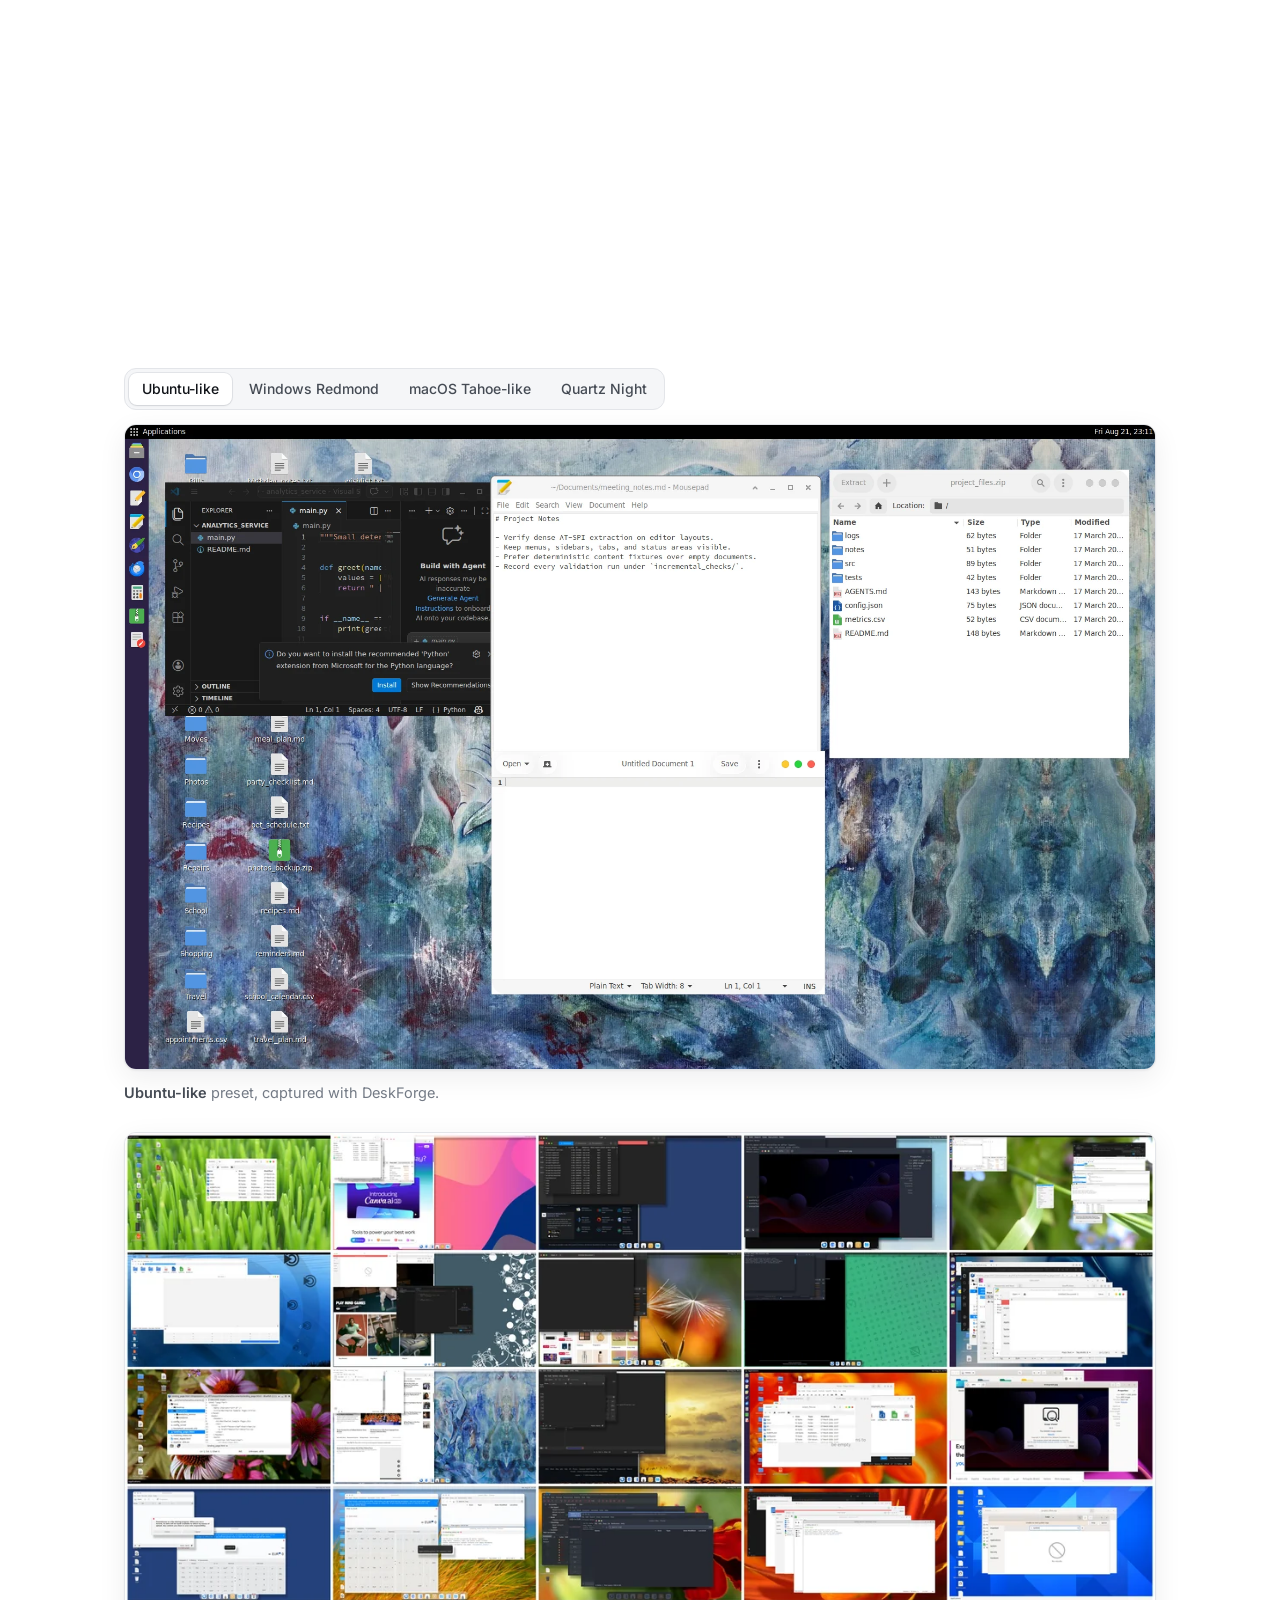
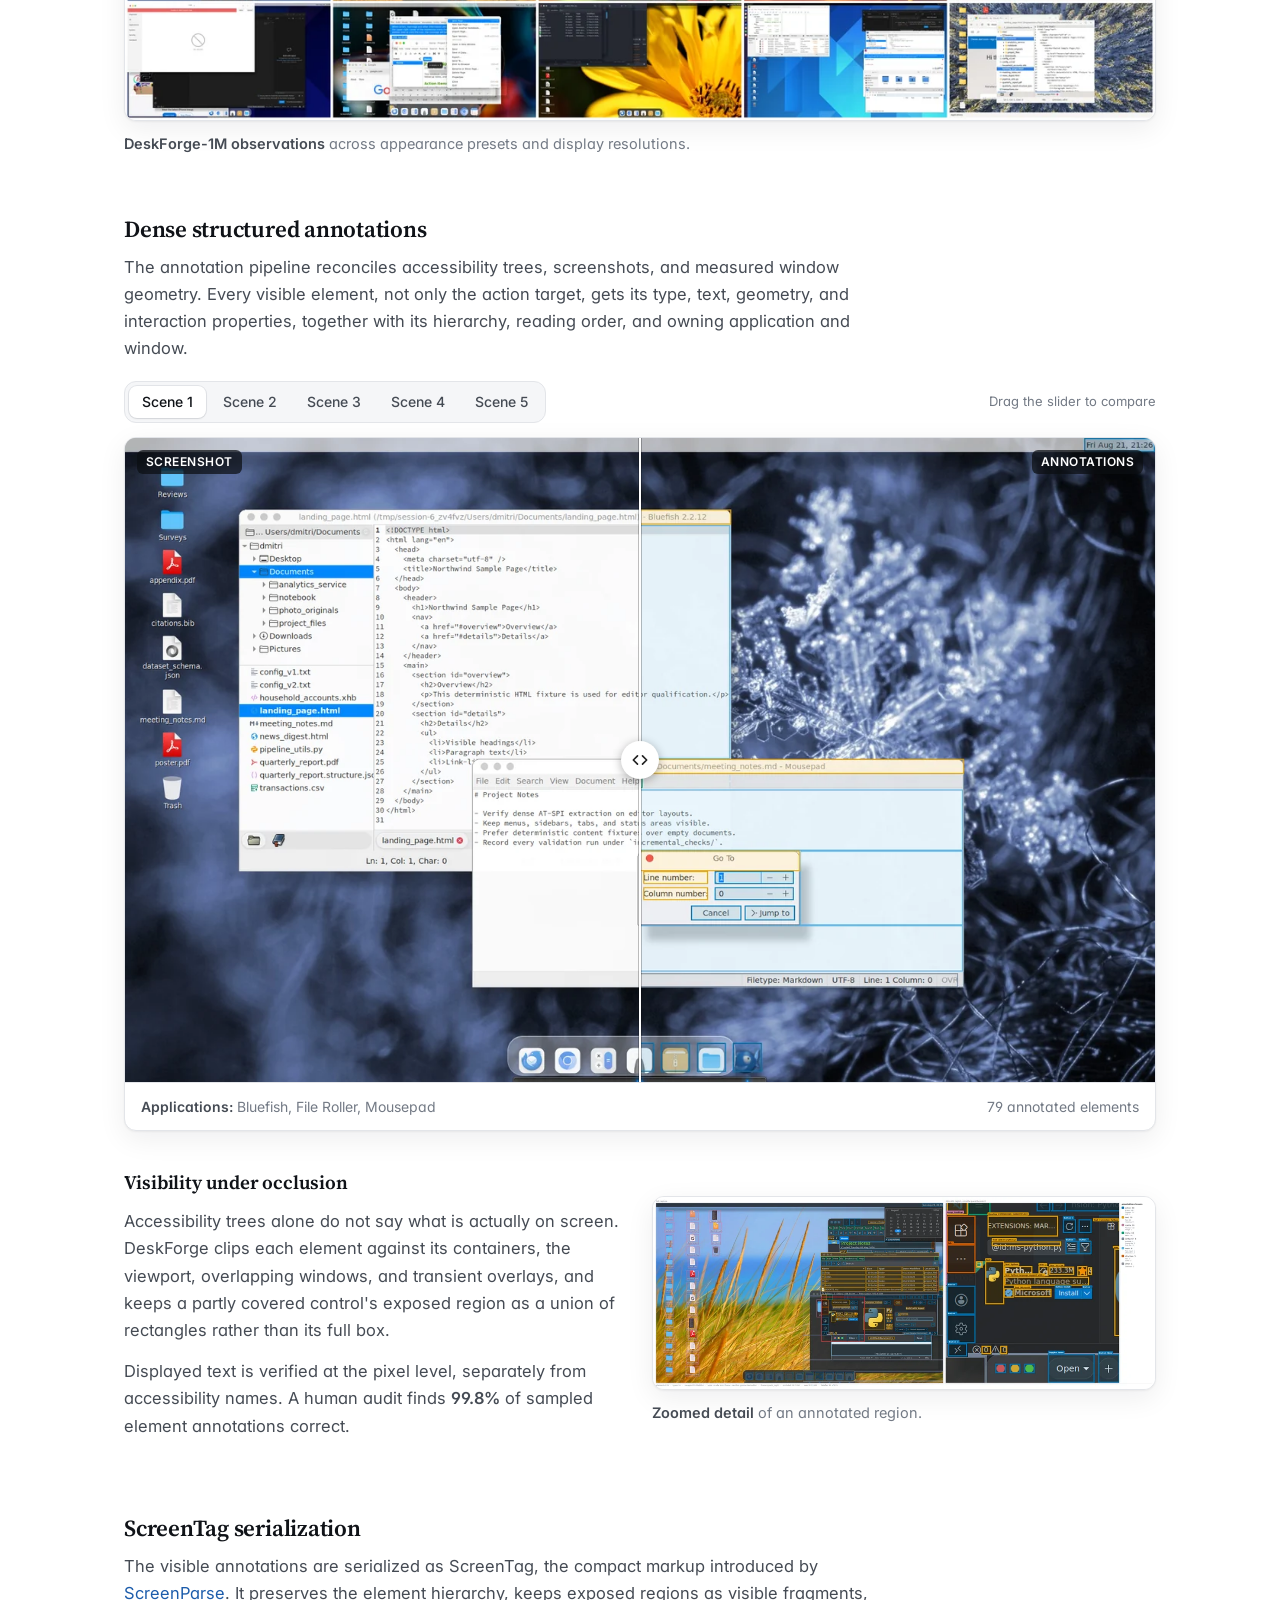
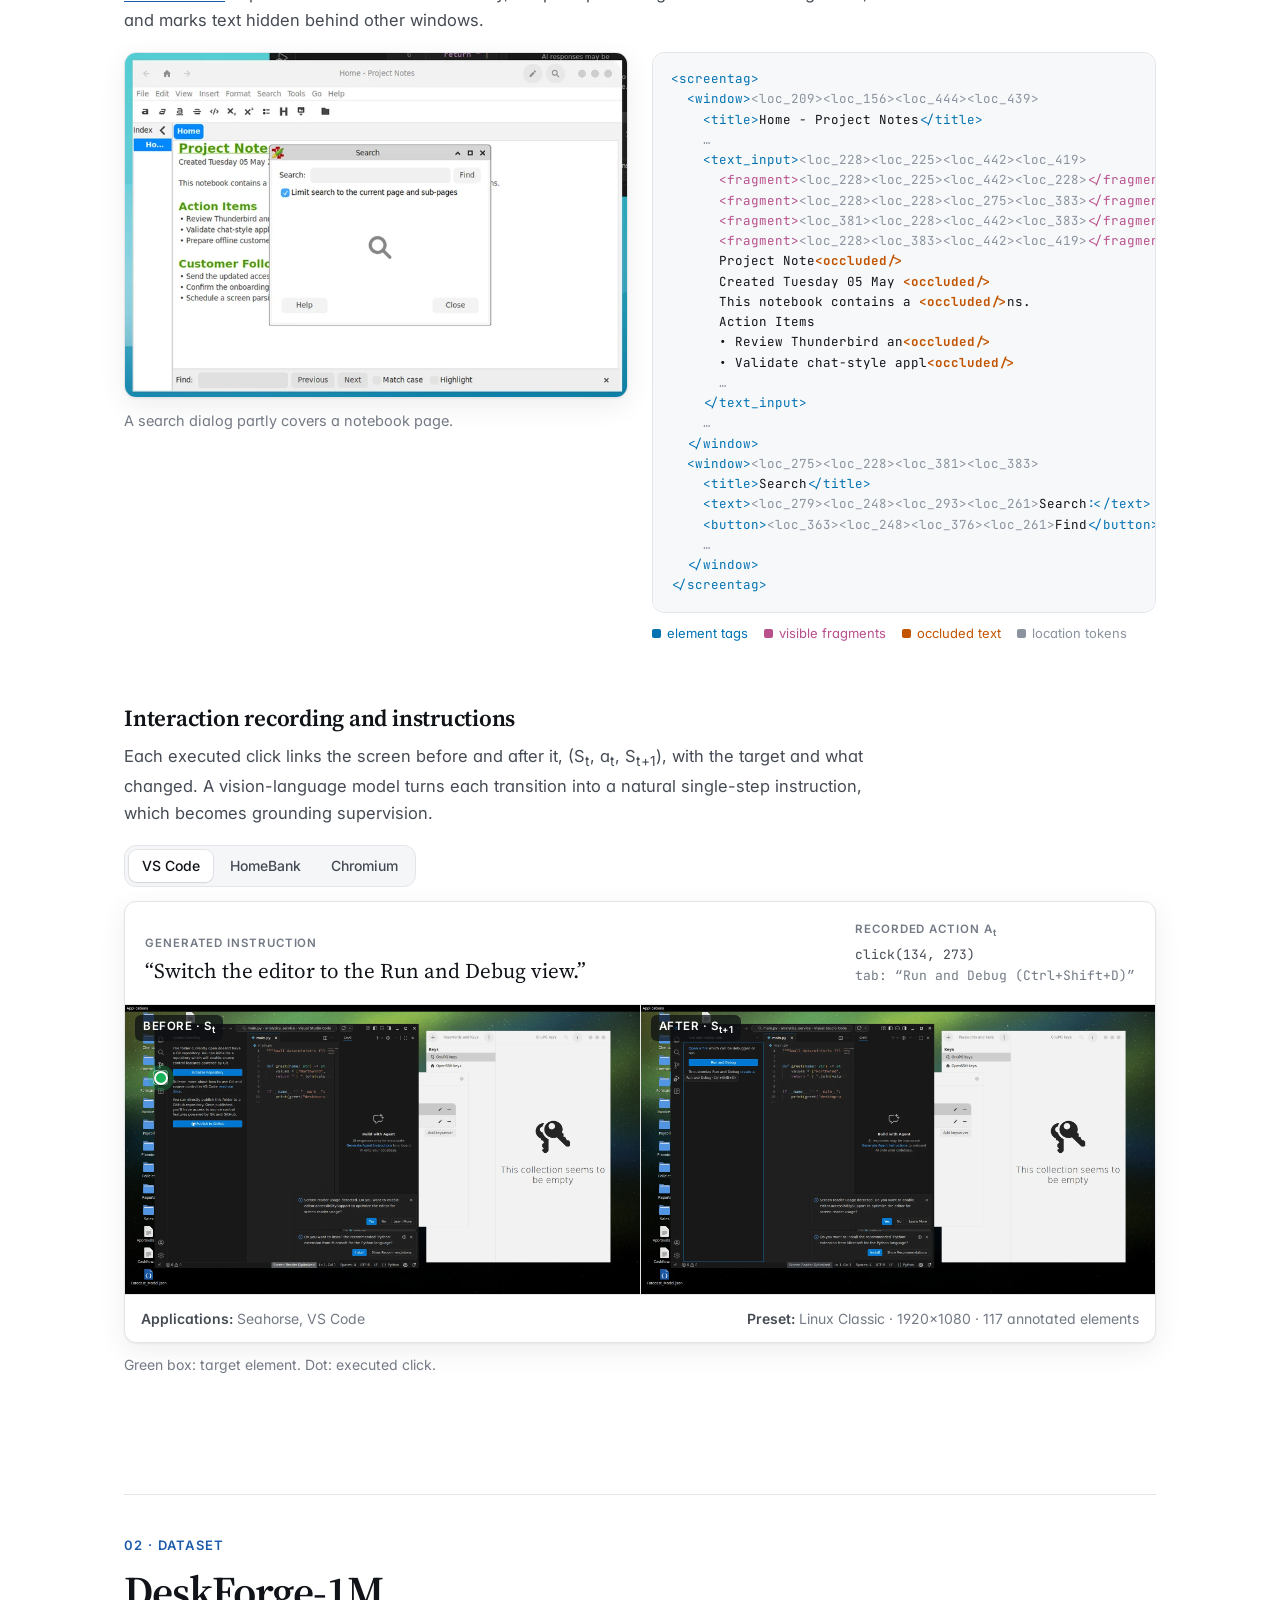
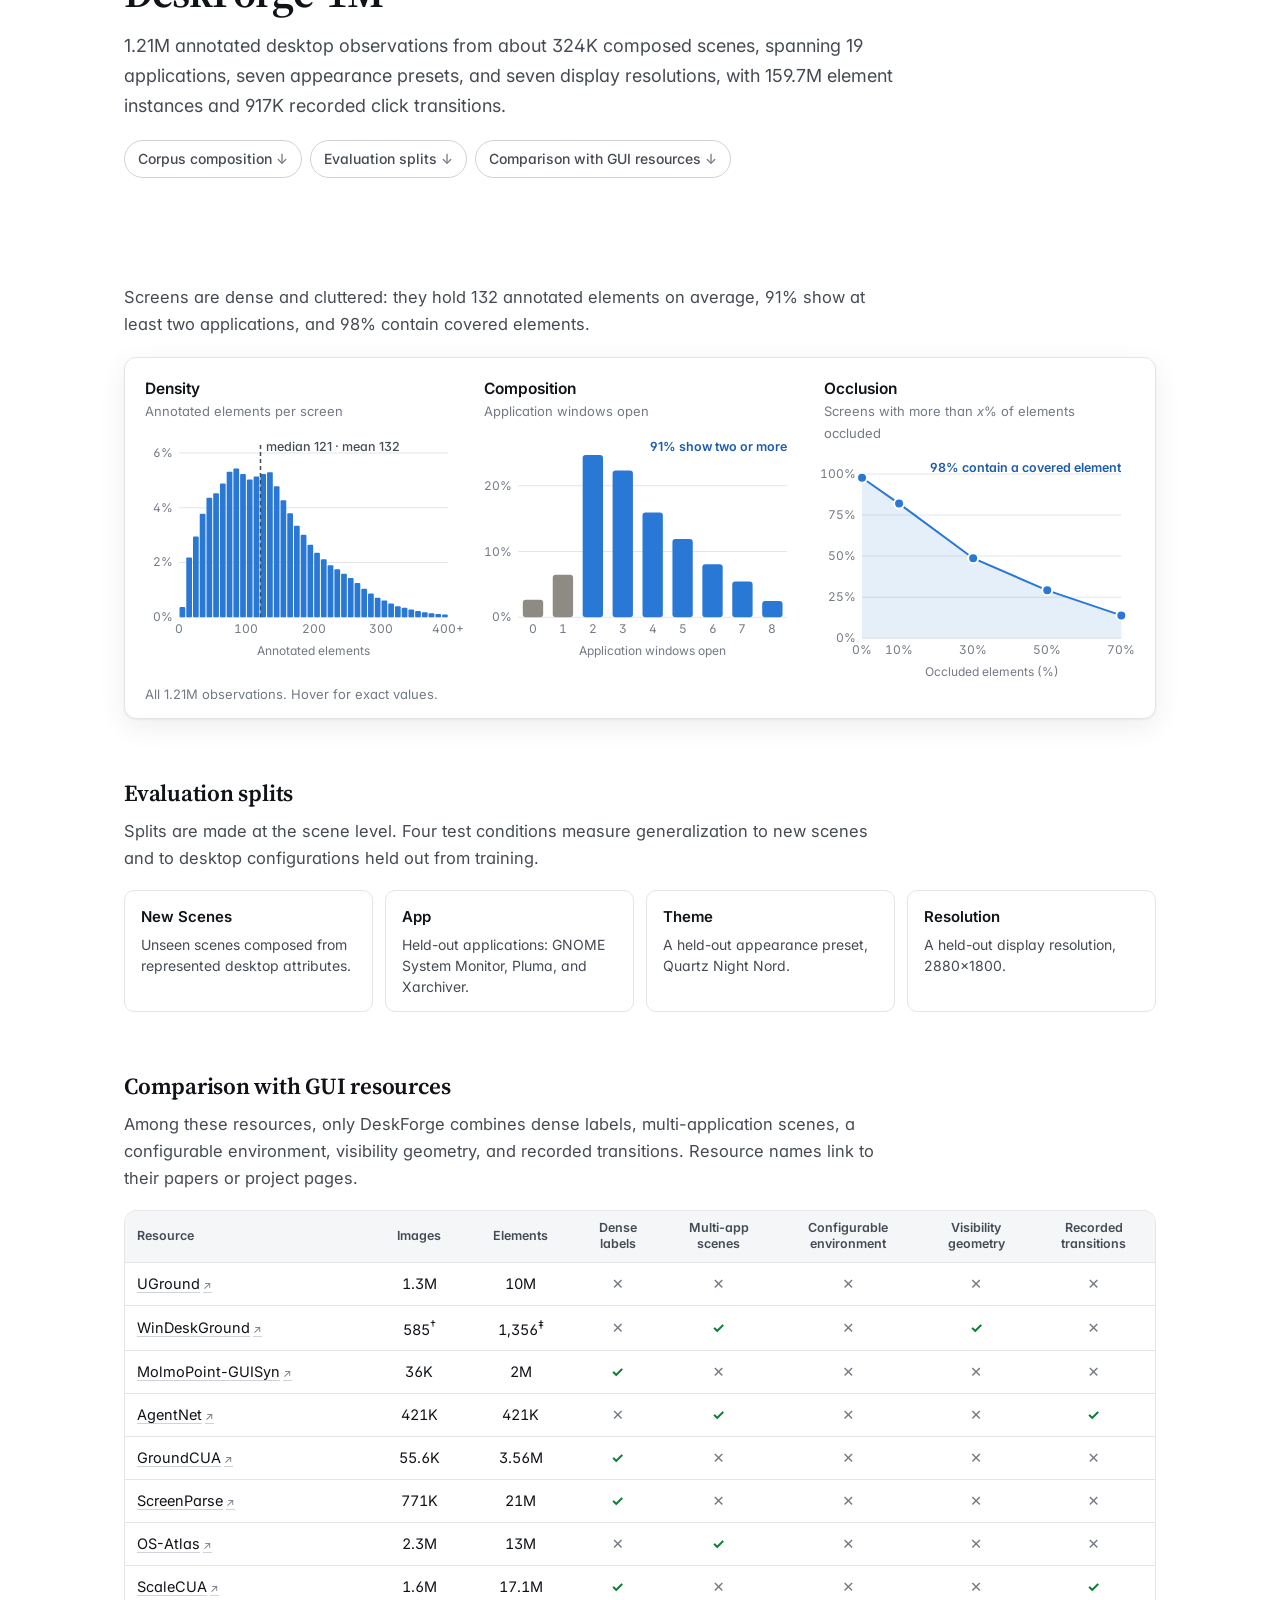
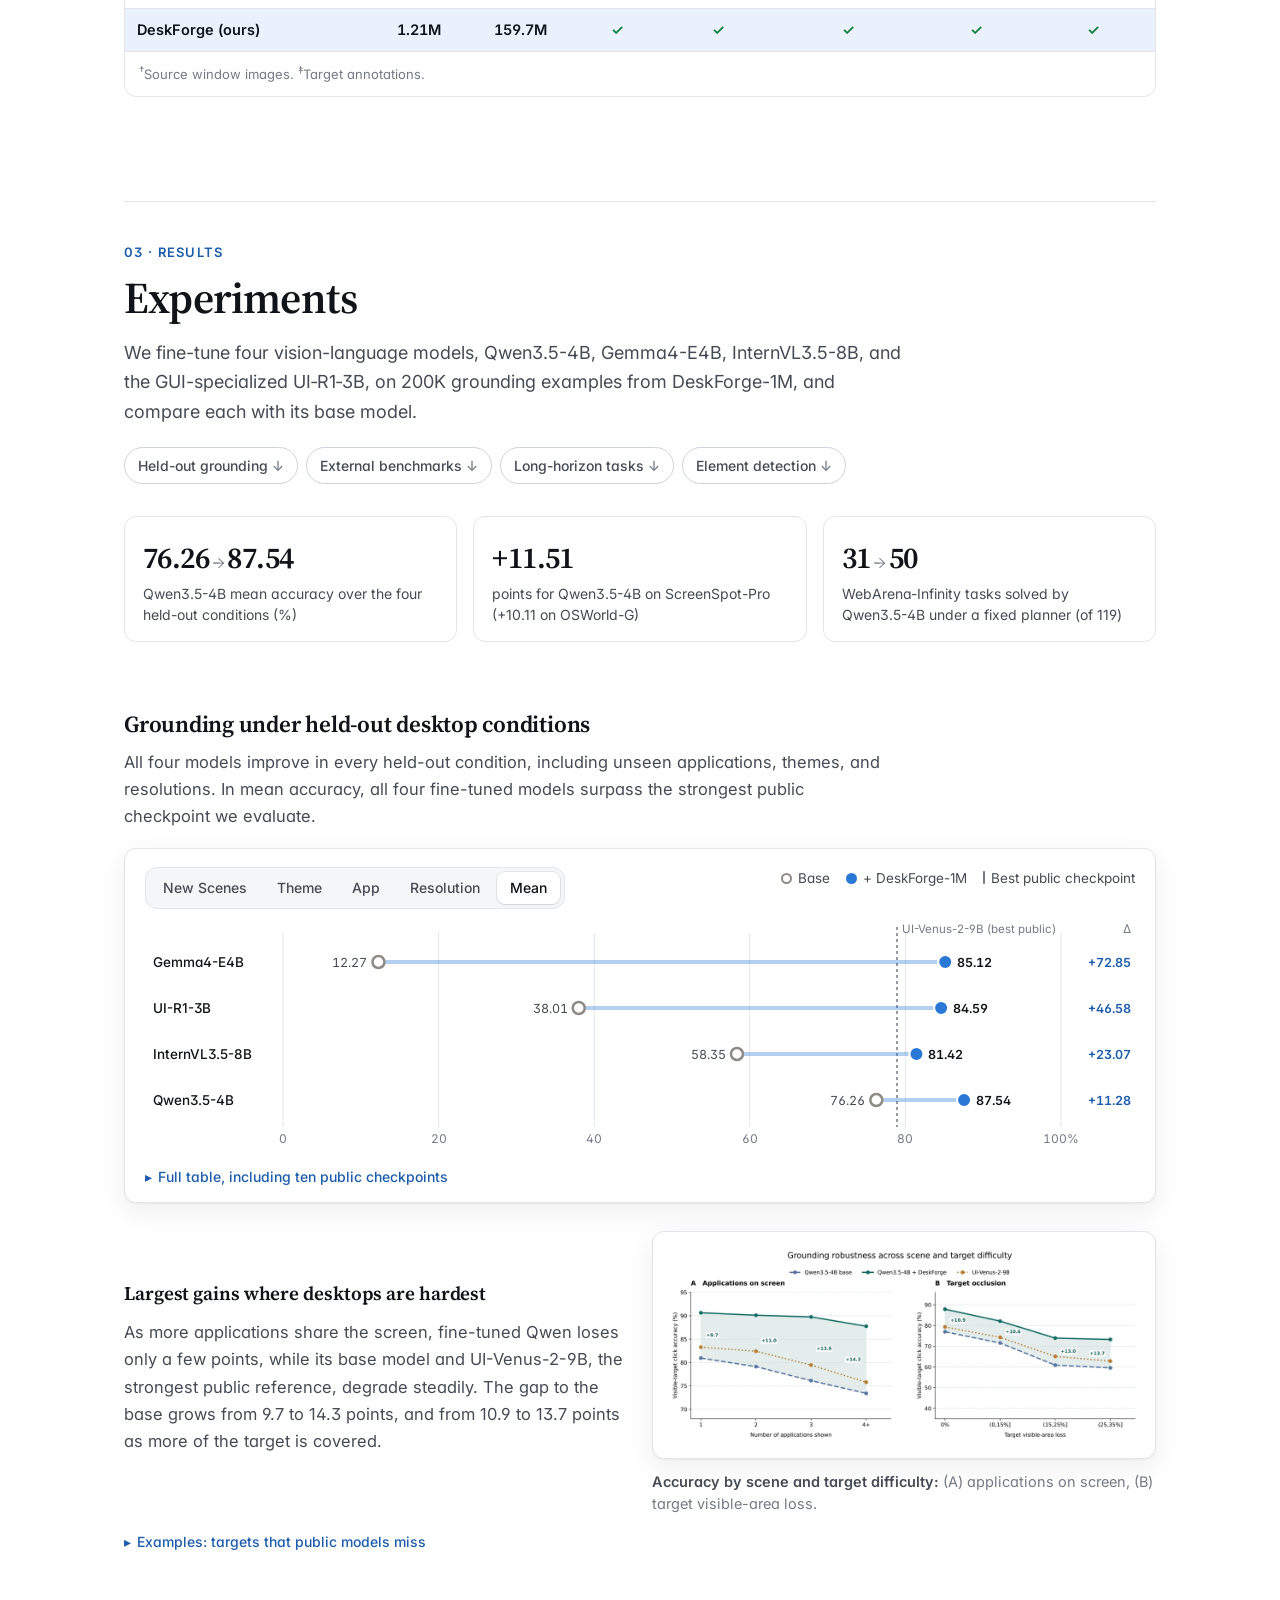
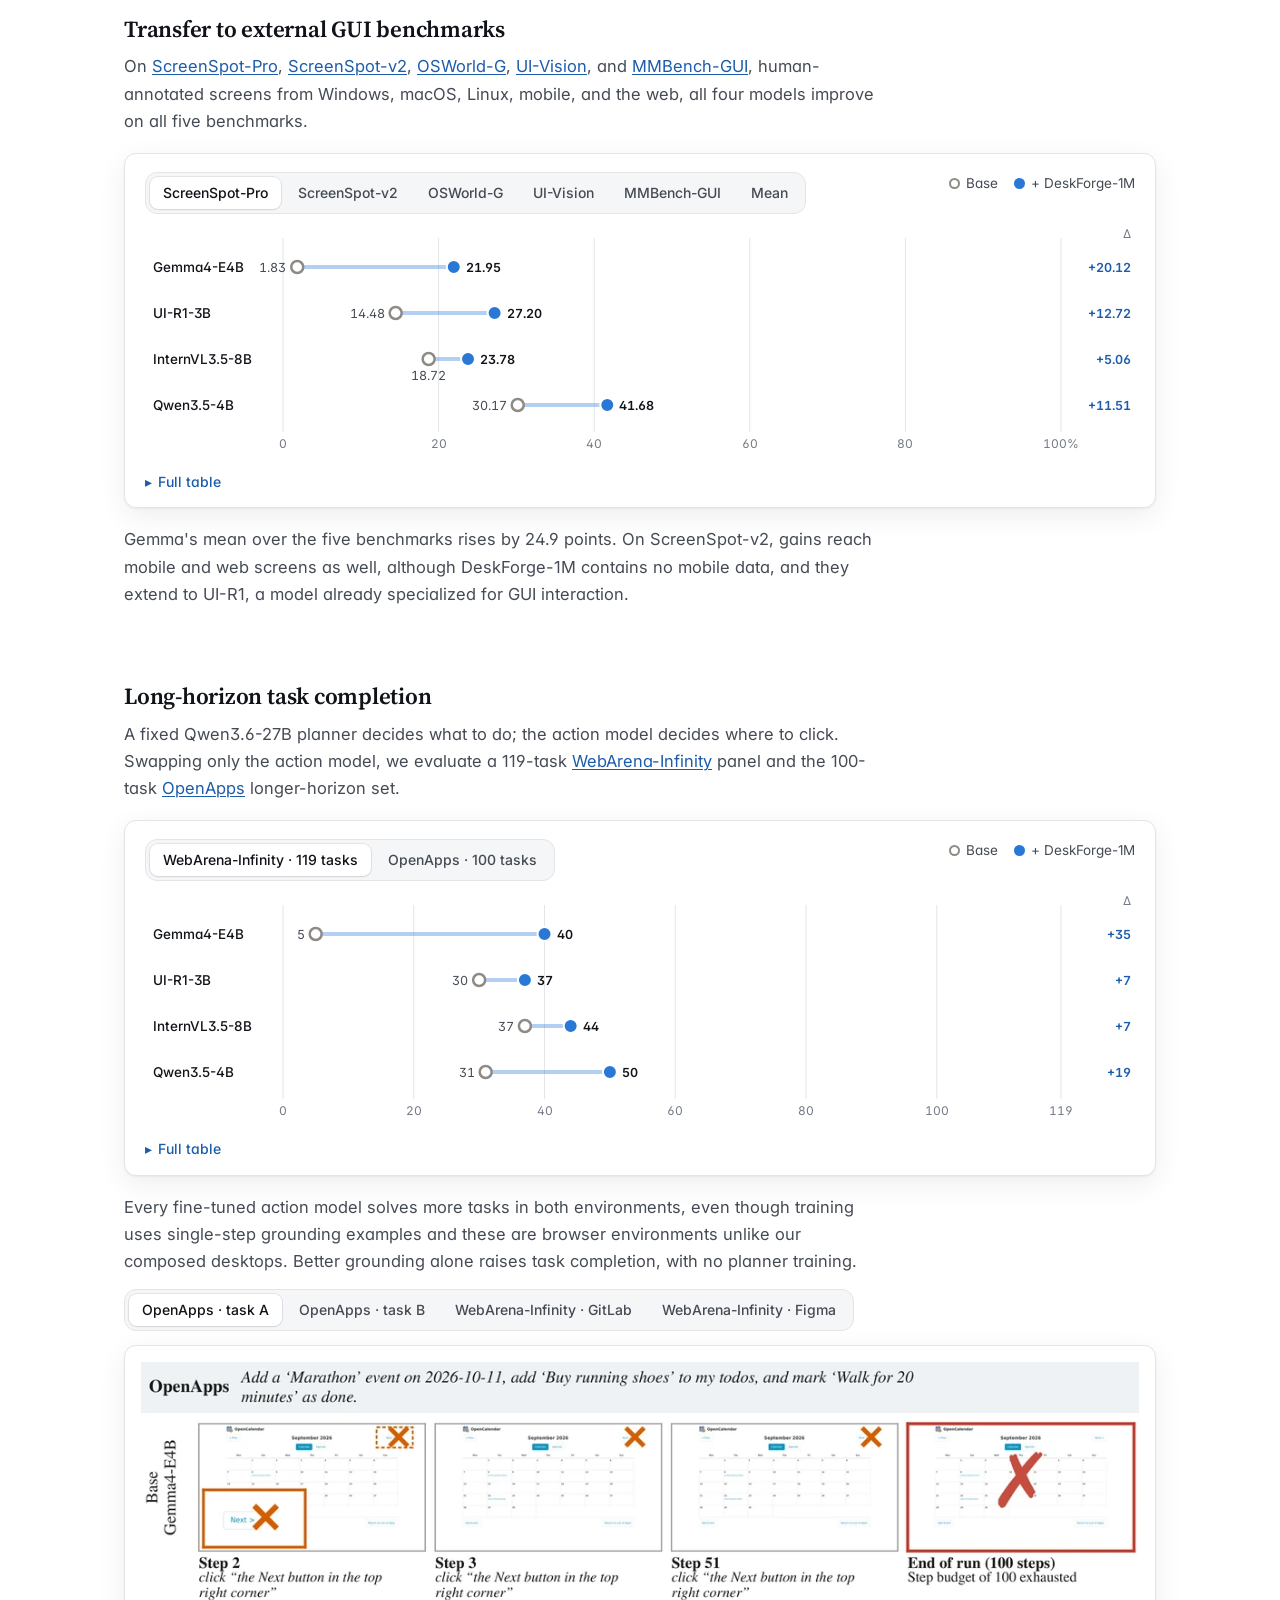
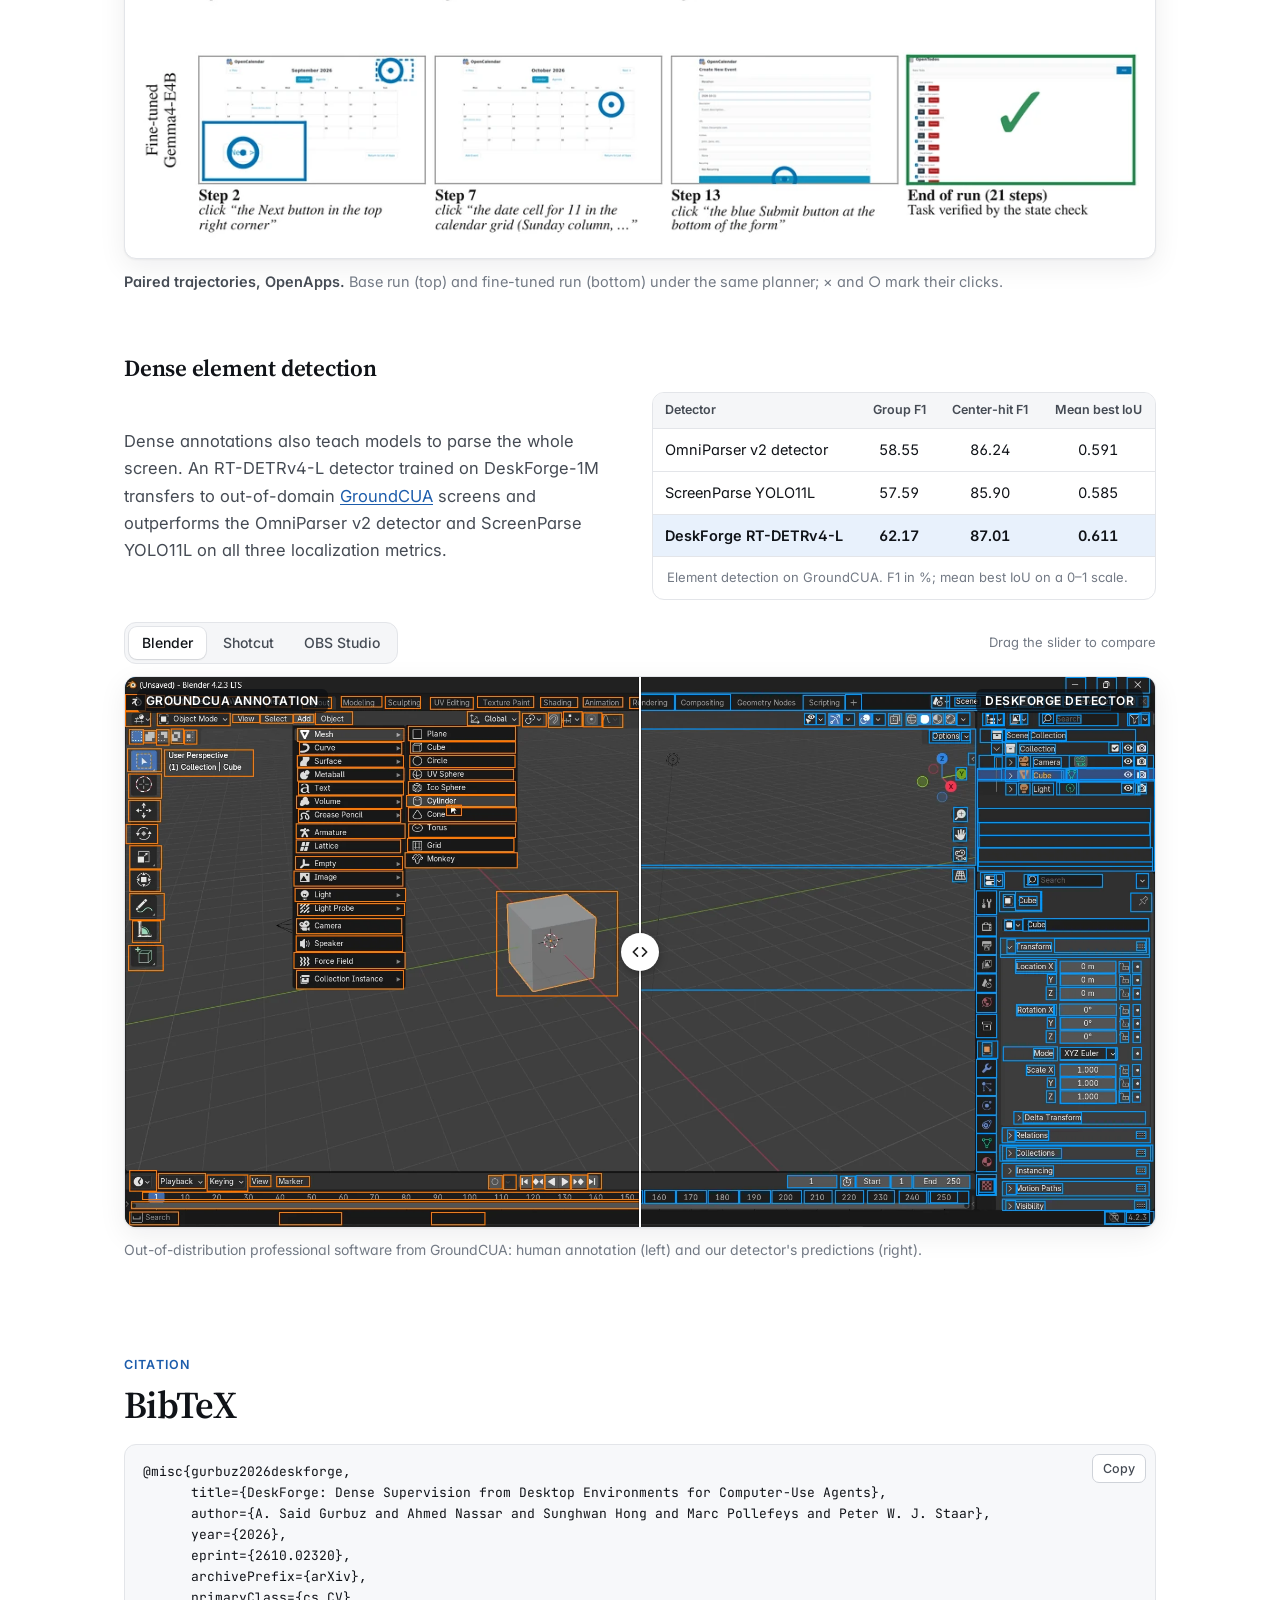
==== commit e03342b5: "Show the DeskForge intro video at the top of the project page" ====
--- a/docs/index.html
+++ b/docs/index.html
@@ -37,7 +37,7 @@
 <link rel="preconnect" href="https://fonts.gstatic.com" crossorigin>
 <link href="https://fonts.googleapis.com/css2?family=Inter:wght@400;500;600;700&family=JetBrains+Mono:wght@400;700&family=Source+Serif+4:opsz,wght@8..60,400..700&display=swap" rel="stylesheet">
 <link rel="stylesheet" href="assets/css/style.css">
-<link rel="preload" as="image" href="assets/img/overview.svg">
+<link rel="preload" as="image" href="assets/video/intro-poster-1920.webp">
 <script>try{var t=localStorage.getItem("df-theme");if(t)document.documentElement.dataset.theme=t}catch(e){}</script>
 </head>
 <body>
@@ -88,10 +88,12 @@
   </div>
   <div class="wrap-wide teaser">
     <figure>
-      <div class="frame zoomable" data-full="assets/img/overview.svg">
-        <img src="assets/img/overview.svg" width="2400" height="1133" alt="Overview of DeskForge: a scene specification configures the desktop, real applications are launched and explored, screenshots, accessibility trees and window stacks yield dense annotations, and annotated states and transitions form DeskForge-1M." fetchpriority="high">
-      </div>
-      <figcaption class="wrap" style="padding:0"><b>Overview of DeskForge and DeskForge-1M.</b> (a) A scene specification configures the desktop. (b) Real applications are launched and explored. (c) Screenshots, accessibility trees, and window stacks yield dense annotations. (d) Annotated states and transitions form DeskForge-1M.</figcaption>
+      <div class="video-card">
+        <video id="hero-video" muted loop playsinline controls preload="auto" poster="assets/video/intro-poster-1920.webp" data-cover="assets/video/intro-cover-1920.webp" width="1920" height="1080" aria-label="DeskForge in one minute: a composed desktop is annotated element by element, split into its window layers and clicked through step by step, followed by hundreds of annotated desktops, DeskForge-1M at a glance, a long-horizon task demo, and the results.">
+          <source src="assets/video/deskforge_intro.mp4" type="video/mp4">
+        </video>
+      </div>
+      <figcaption class="wrap" style="padding:0"><b>DeskForge in one minute.</b> A composed desktop is annotated element by element, split into its window layers, and clicked through step by step; then hundreds of annotated desktops, DeskForge-1M at a glance, a long-horizon task demo, and the results.</figcaption>
     </figure>
   </div>
   <div class="wrap">
@@ -152,6 +154,16 @@
         <a href="#composition">Scene composition</a><a href="#appearance">Appearance</a><a href="#annotations">Dense annotations</a><a href="#screentag">ScreenTag</a><a href="#interaction">Interaction recording</a>
       </nav>
     </header>
+  </div>
+  <div class="wrap-wide teaser reveal">
+    <figure>
+      <div class="frame zoomable" data-full="assets/img/overview.svg">
+        <img src="assets/img/overview.svg" width="2400" height="1133" alt="Overview of DeskForge: a scene specification configures the desktop, real applications are launched and explored, screenshots, accessibility trees and window stacks yield dense annotations, and annotated states and transitions form DeskForge-1M." loading="lazy">
+      </div>
+      <figcaption class="wrap" style="padding:0"><b>Overview of DeskForge and DeskForge-1M.</b> (a) A scene specification configures the desktop. (b) Real applications are launched and explored. (c) Screenshots, accessibility trees, and window stacks yield dense annotations. (d) Annotated states and transitions form DeskForge-1M.</figcaption>
+    </figure>
+  </div>
+  <div class="wrap">
 
     <div class="sub" id="composition">
       <h3 class="reveal">Controllable scene composition</h3>
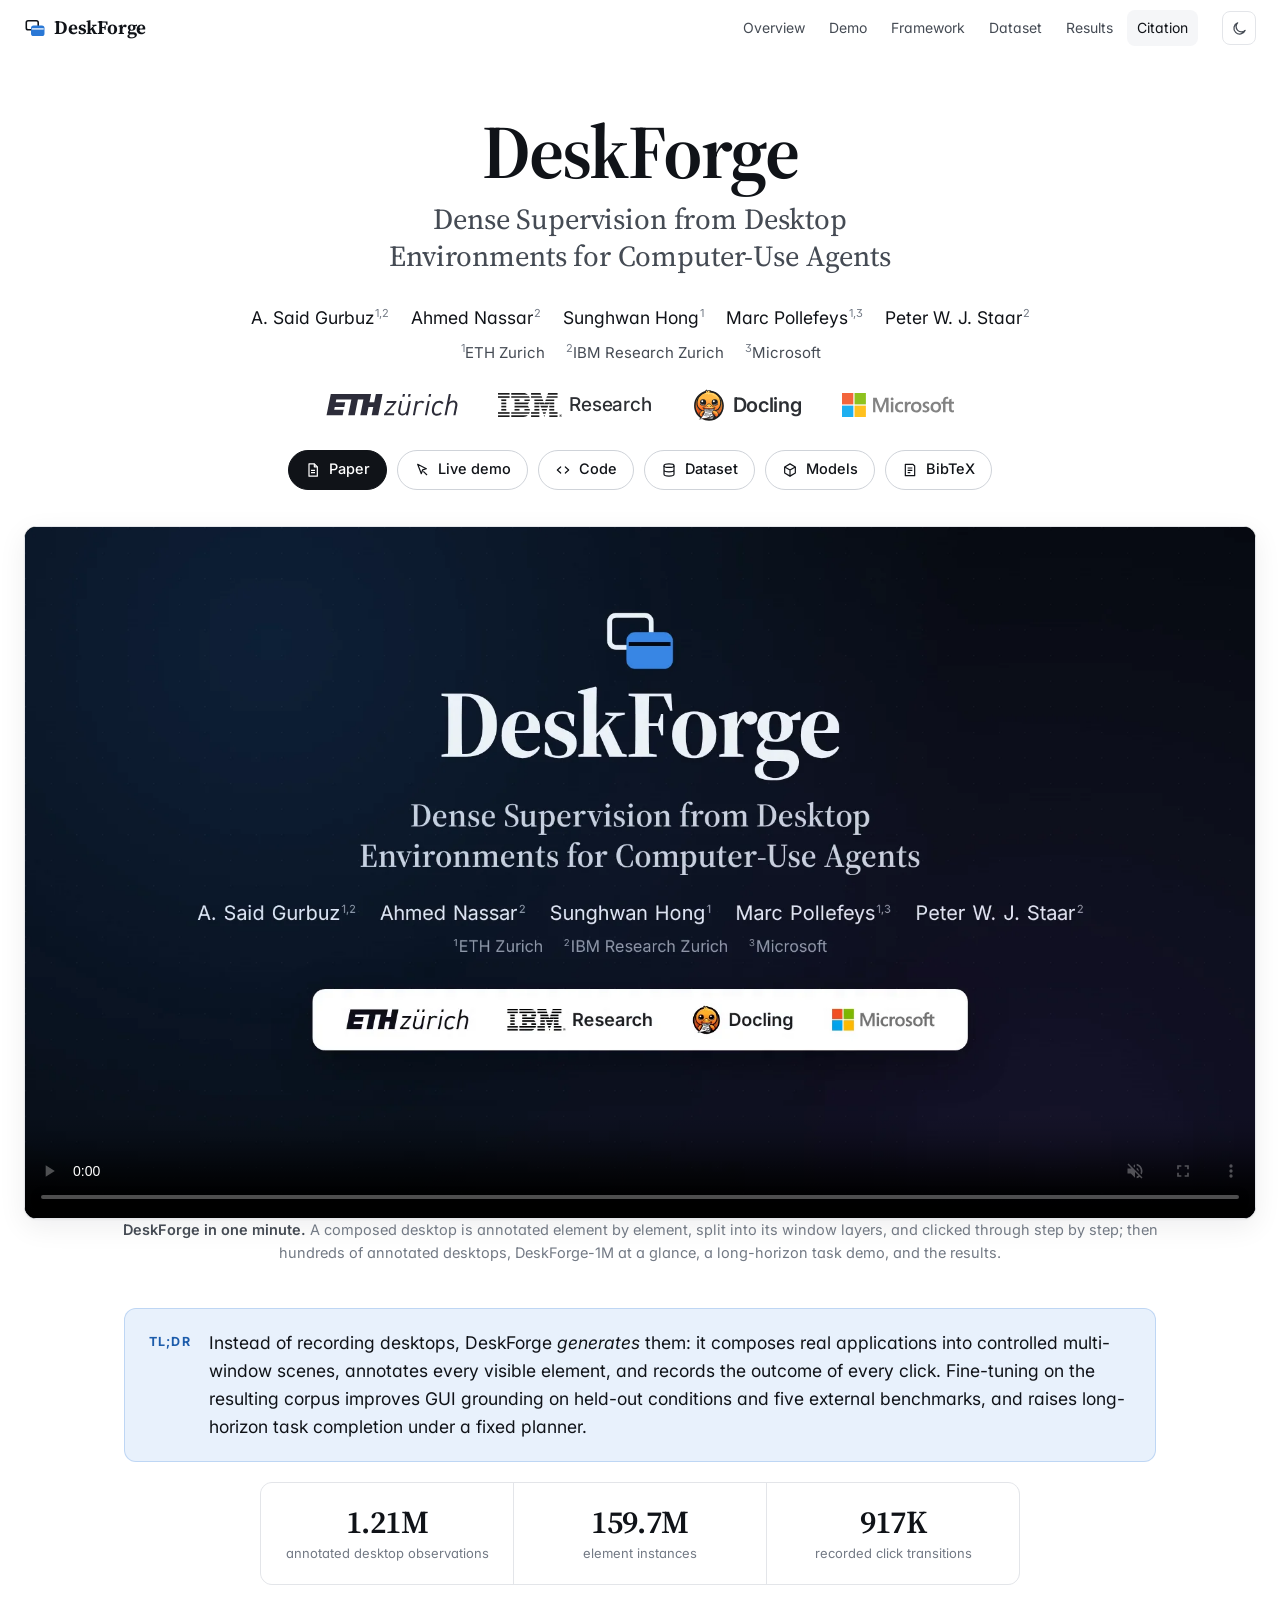
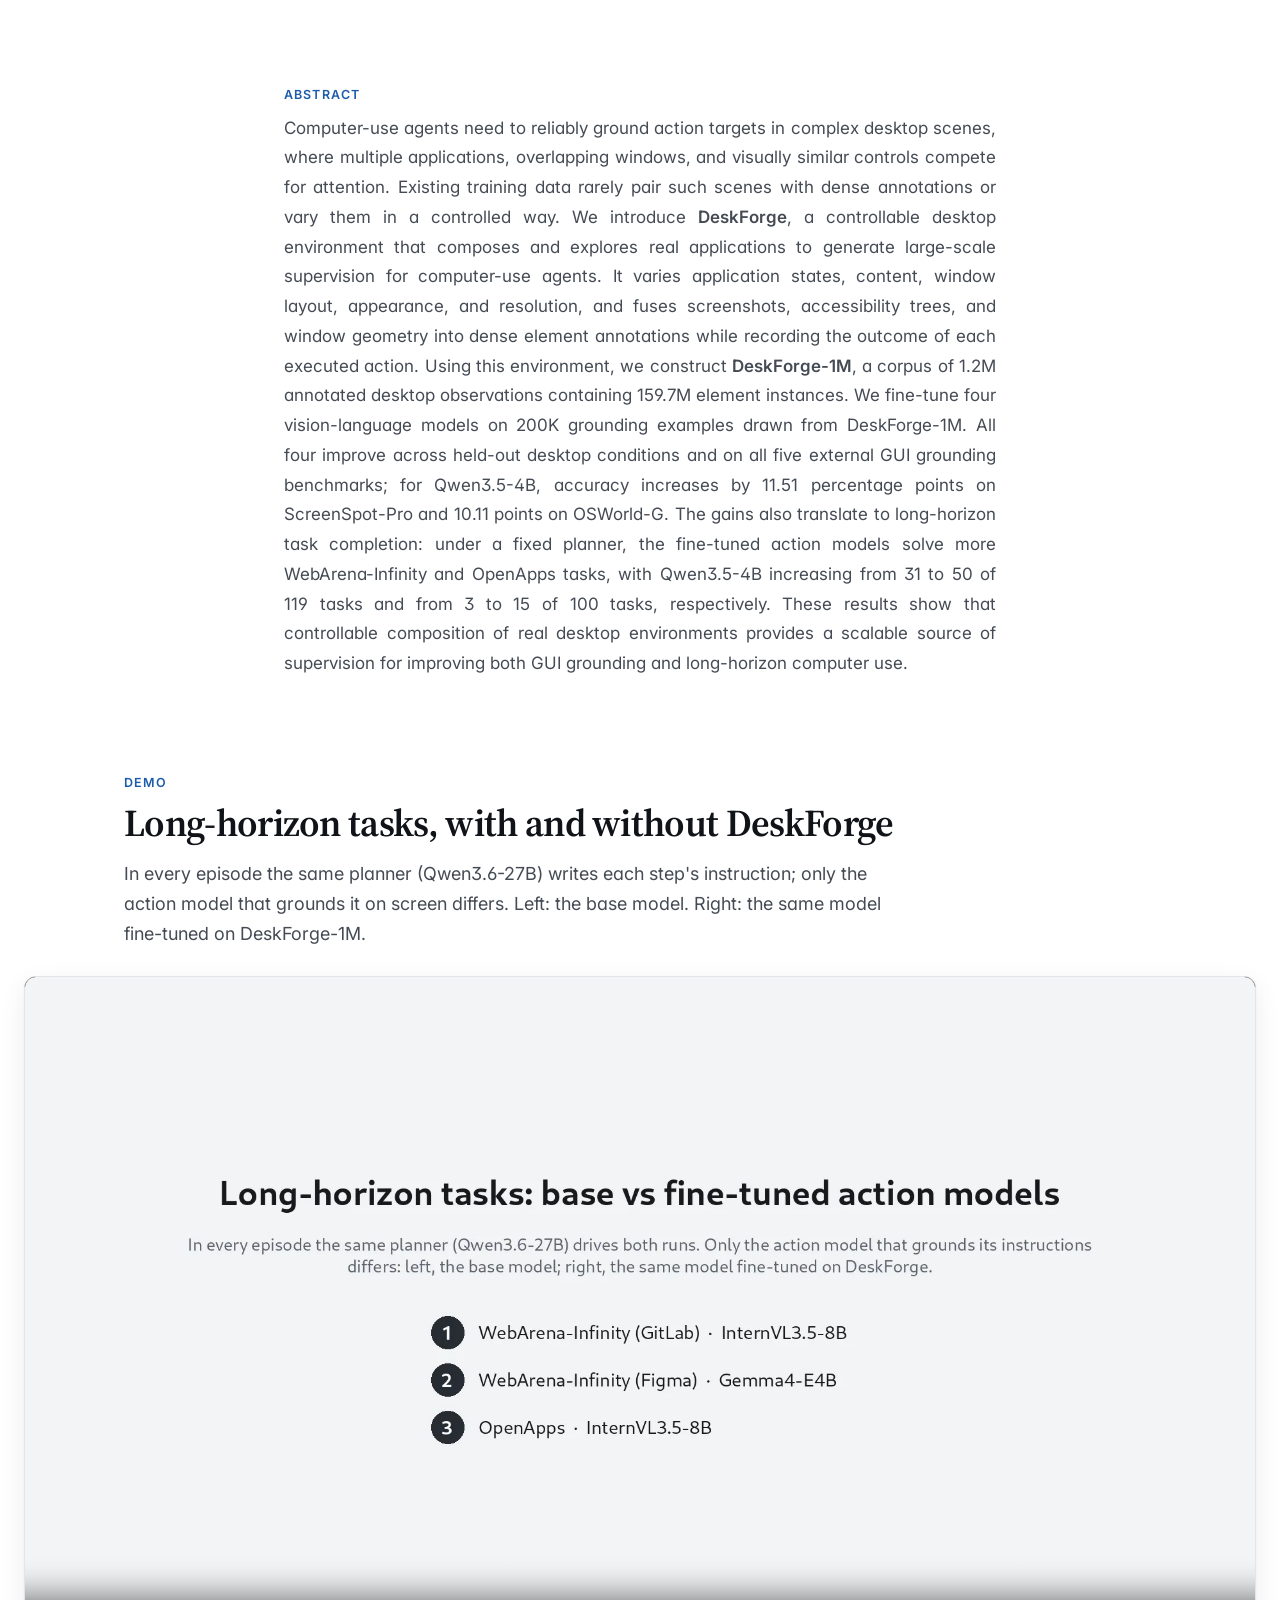
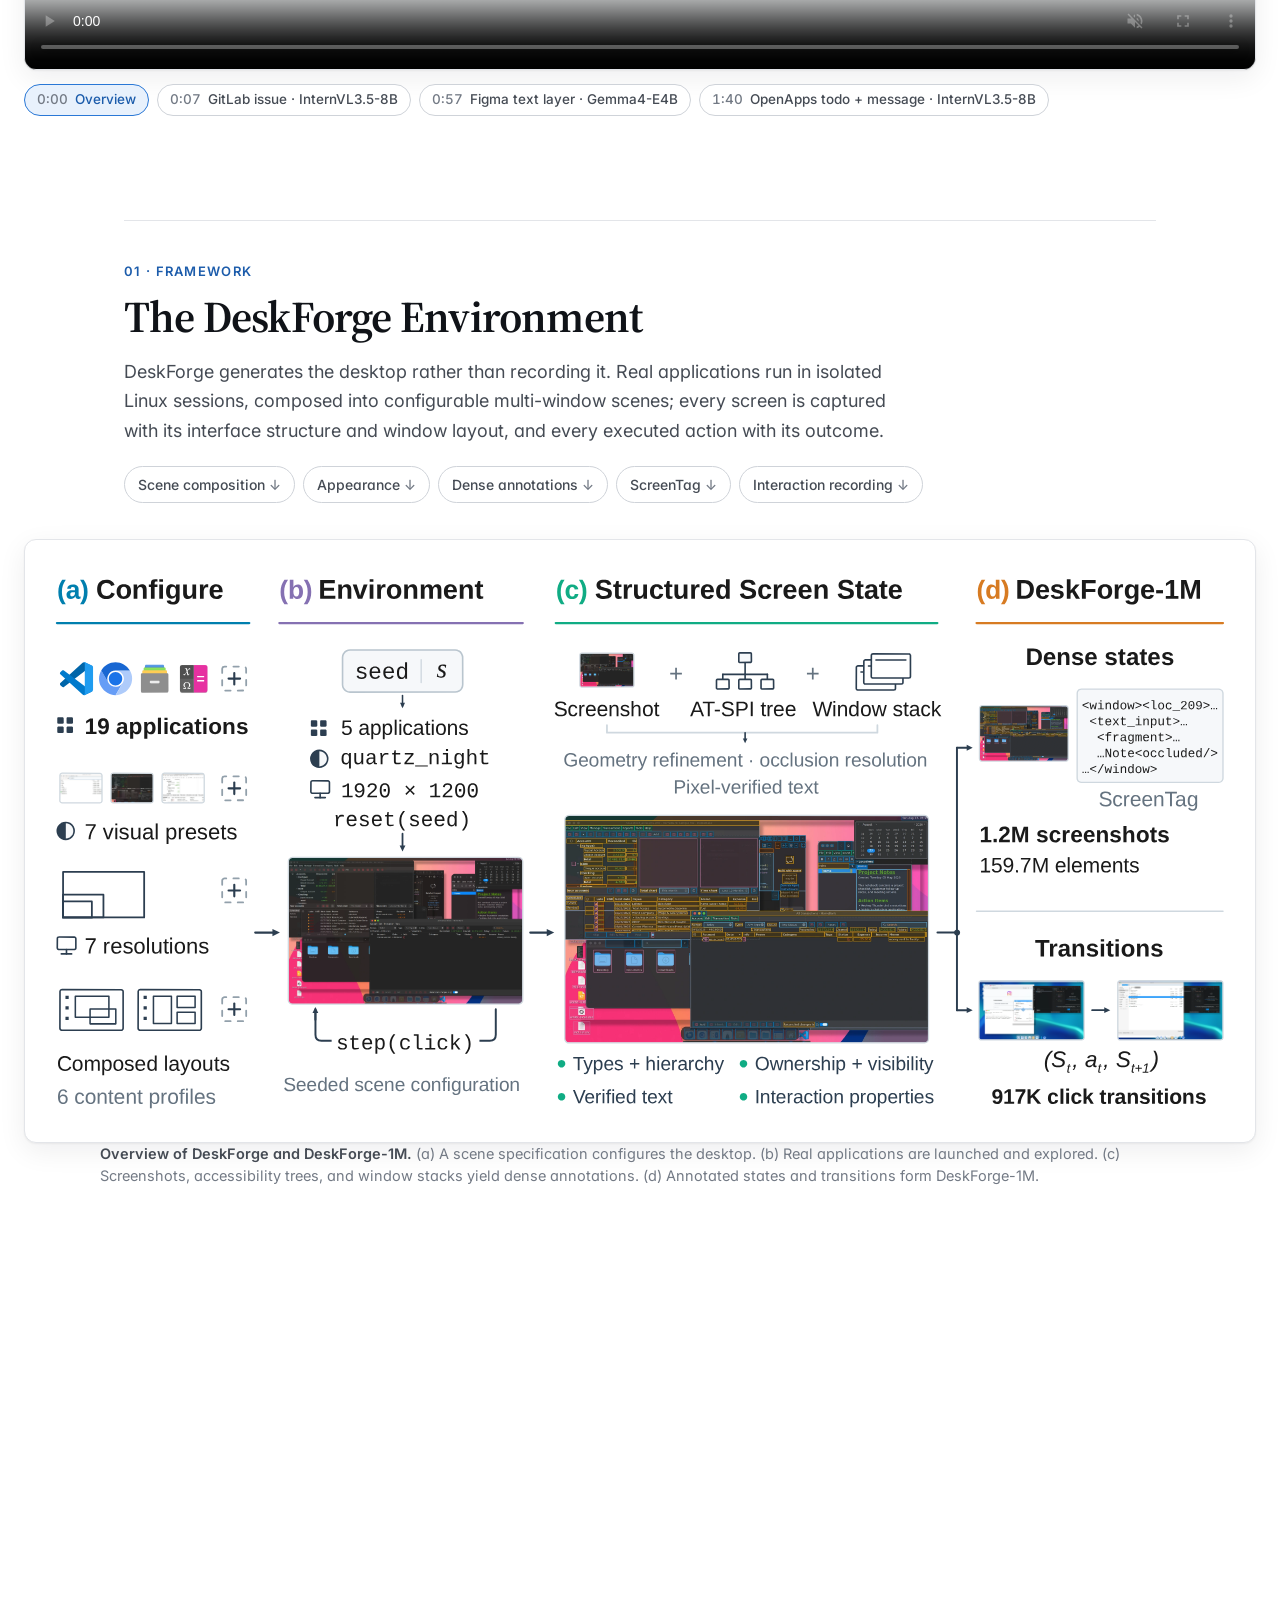
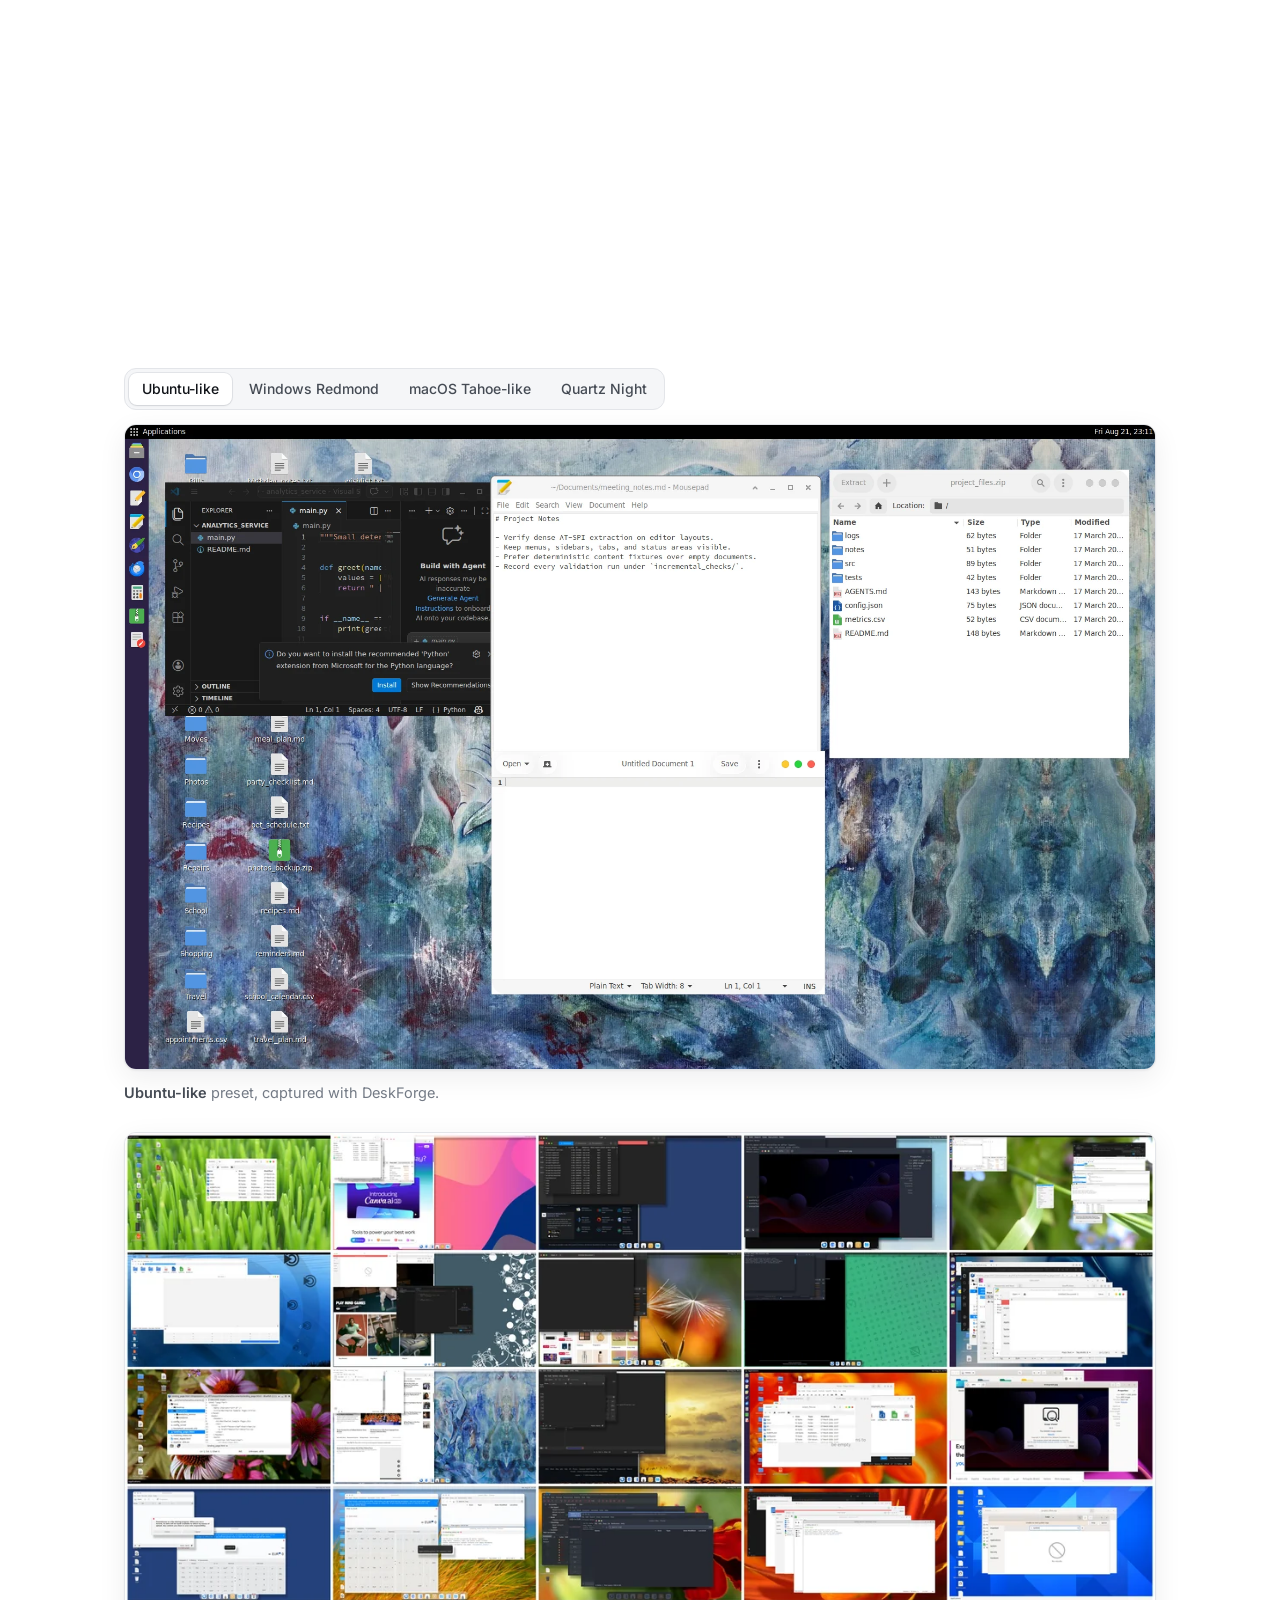
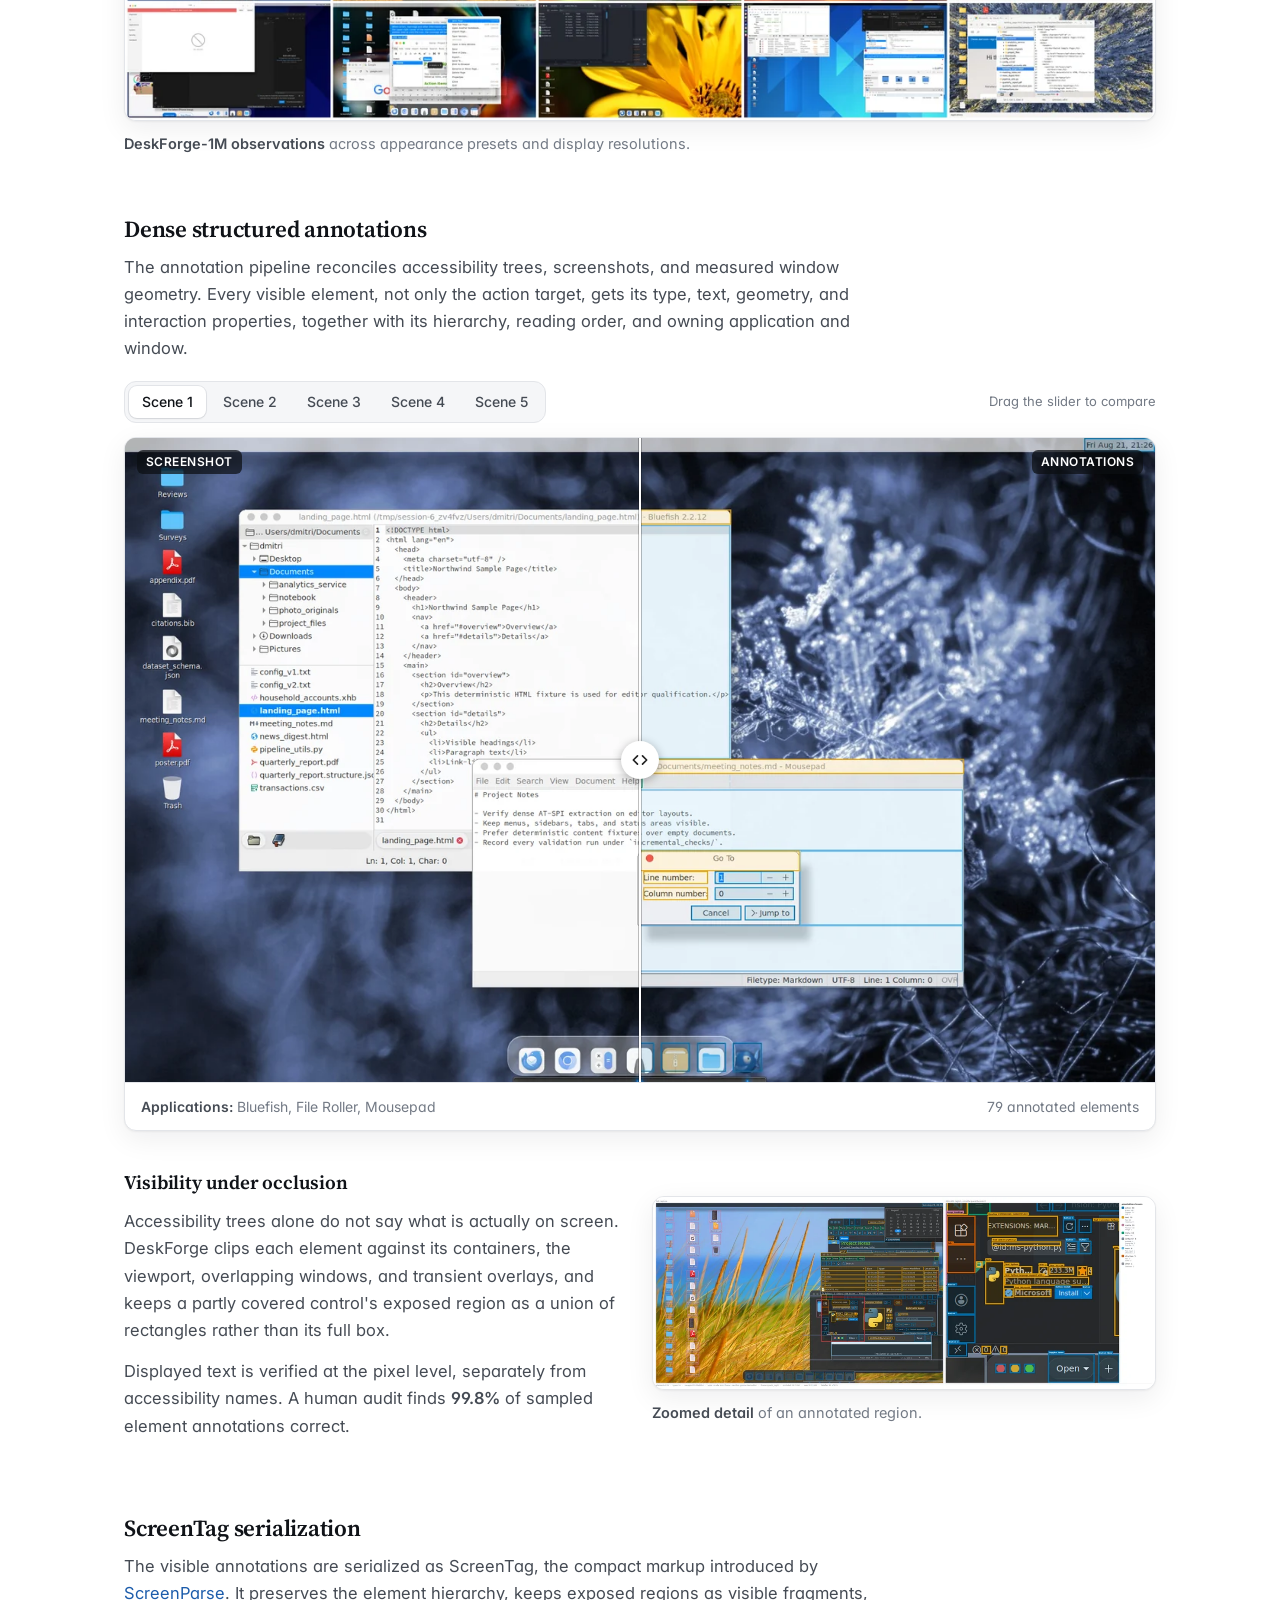
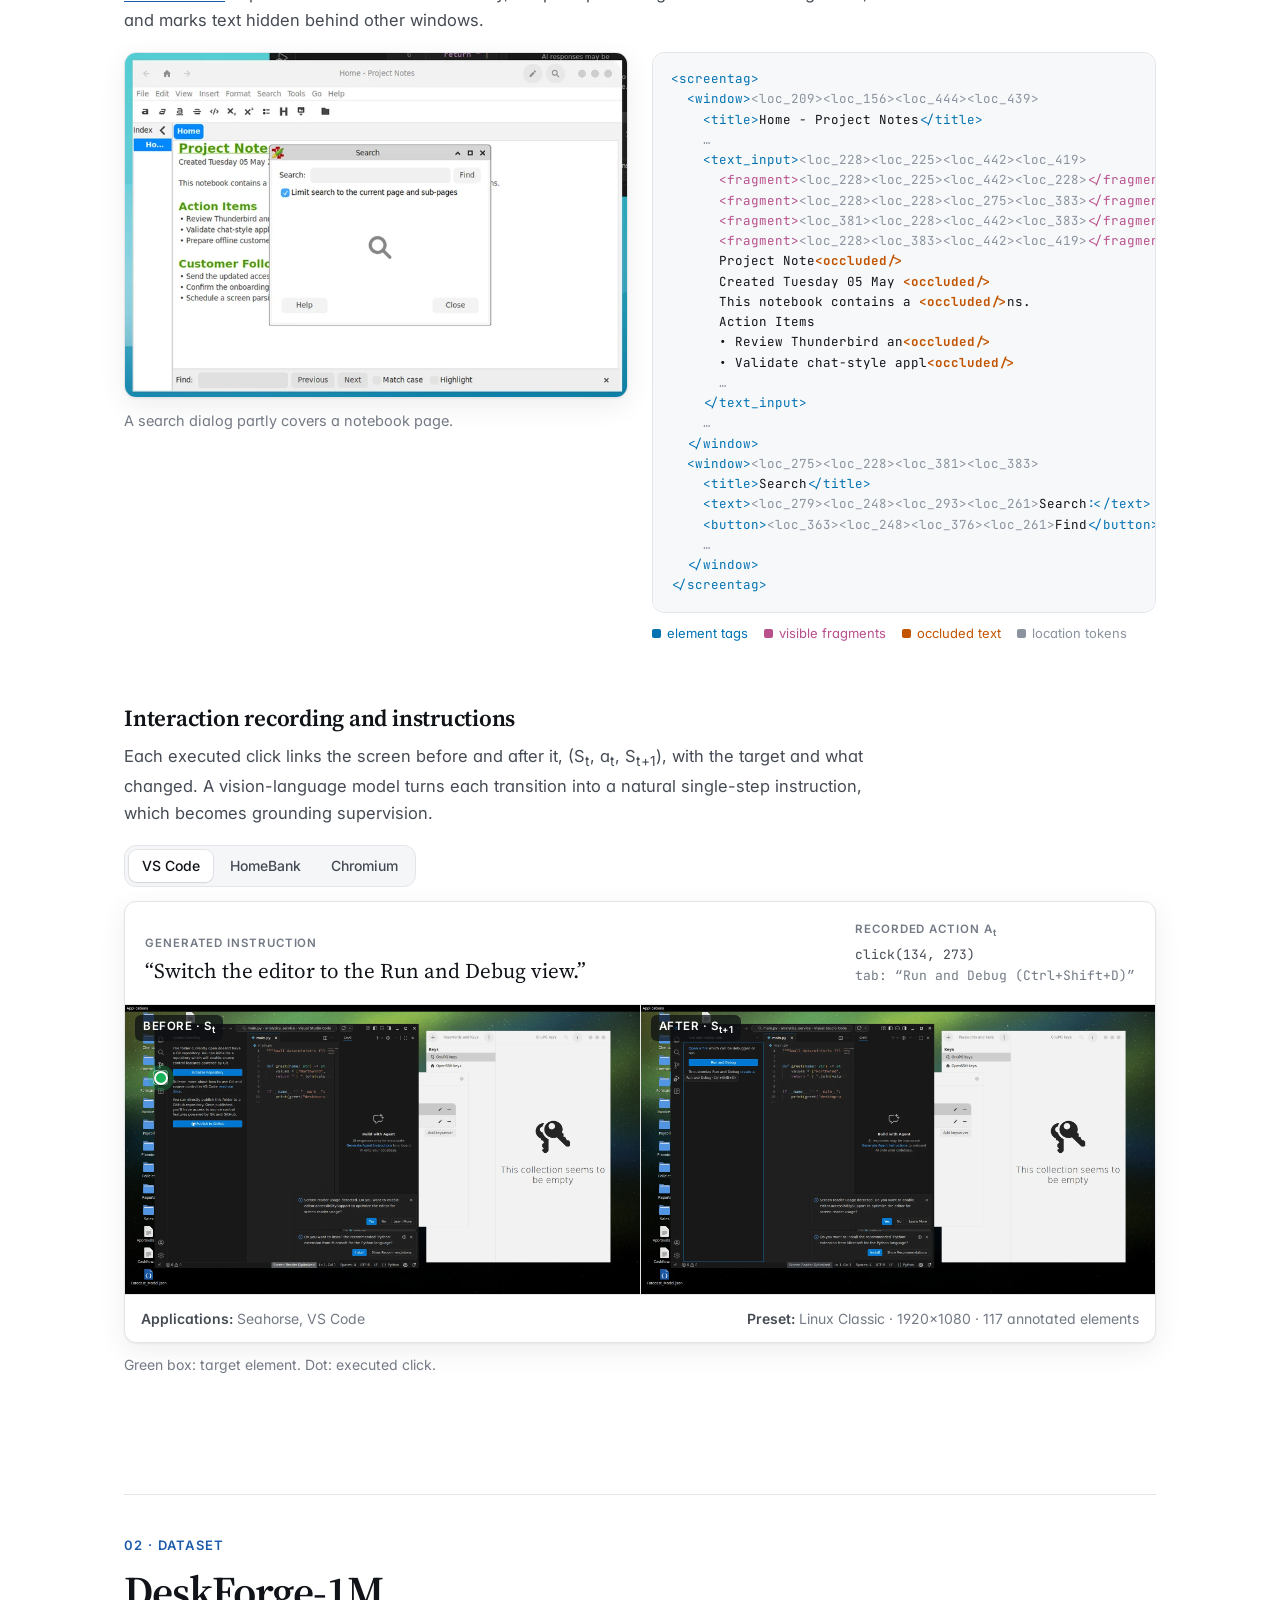
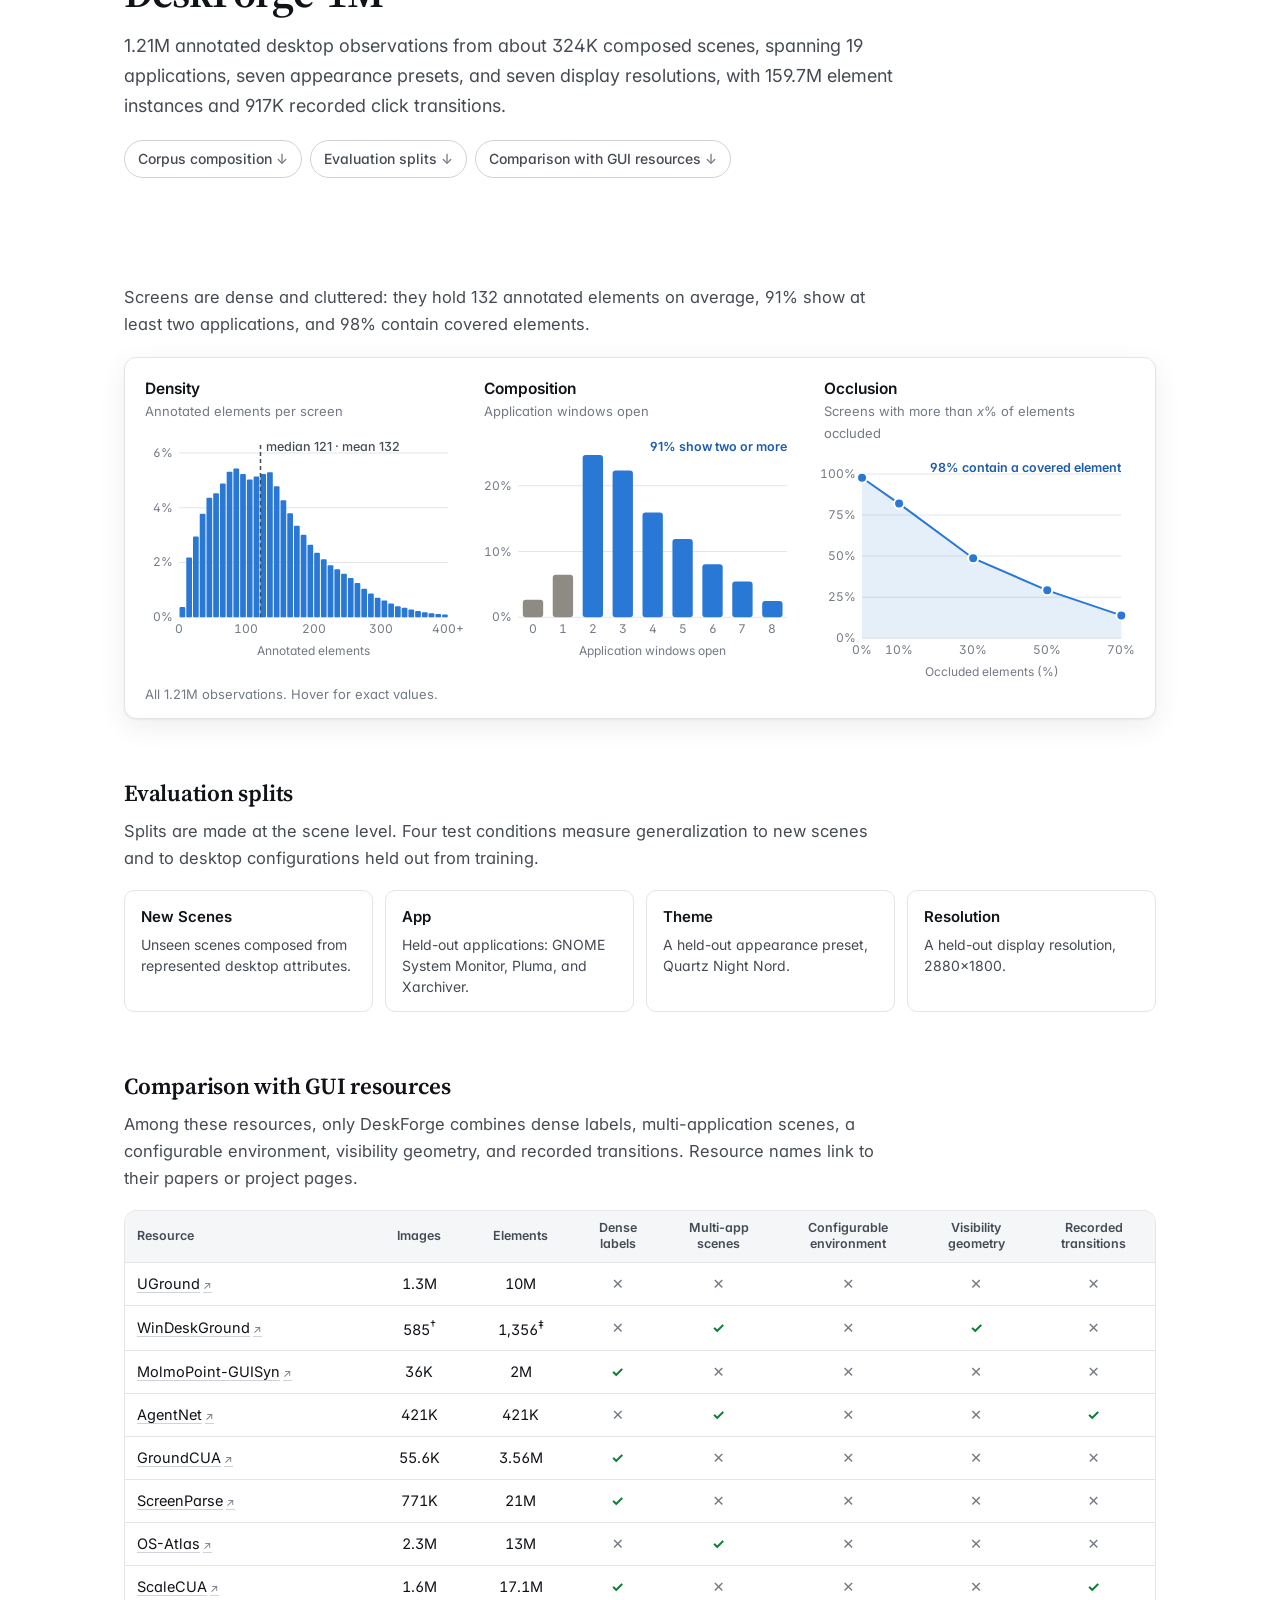
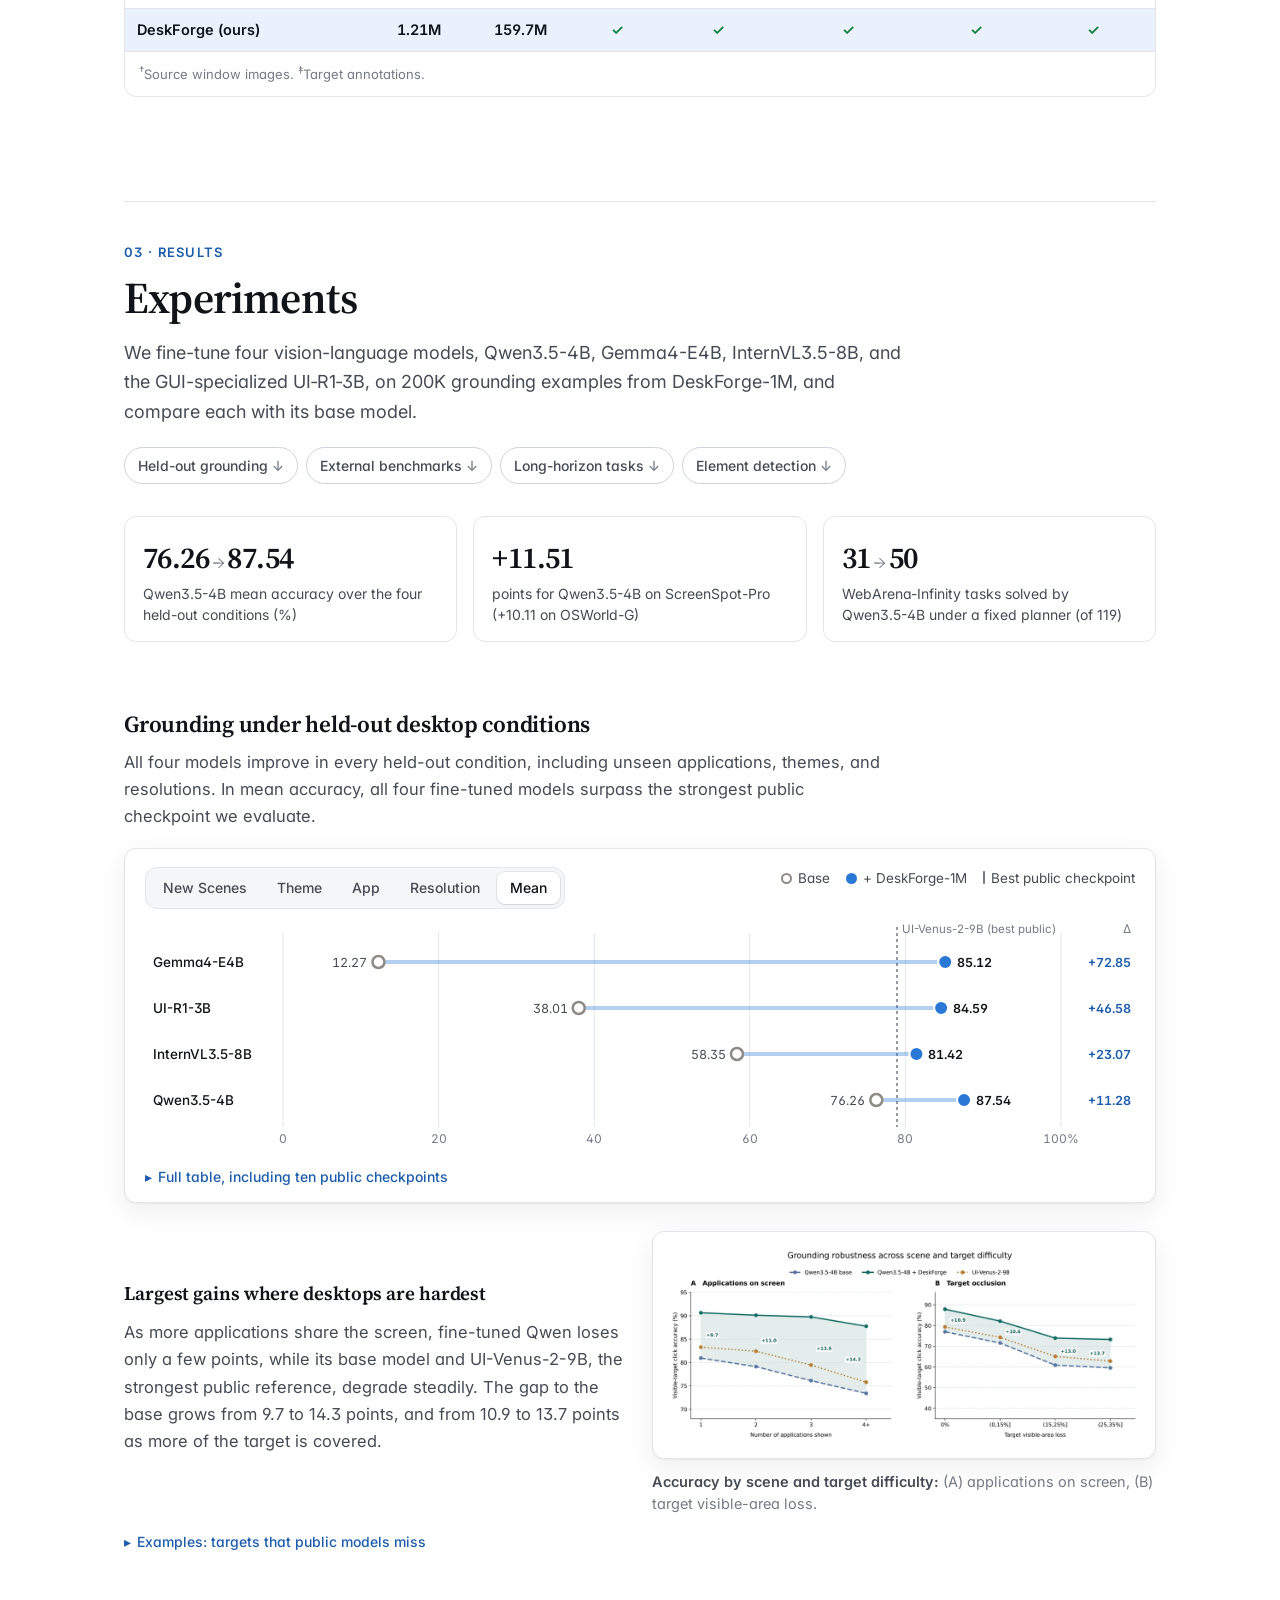
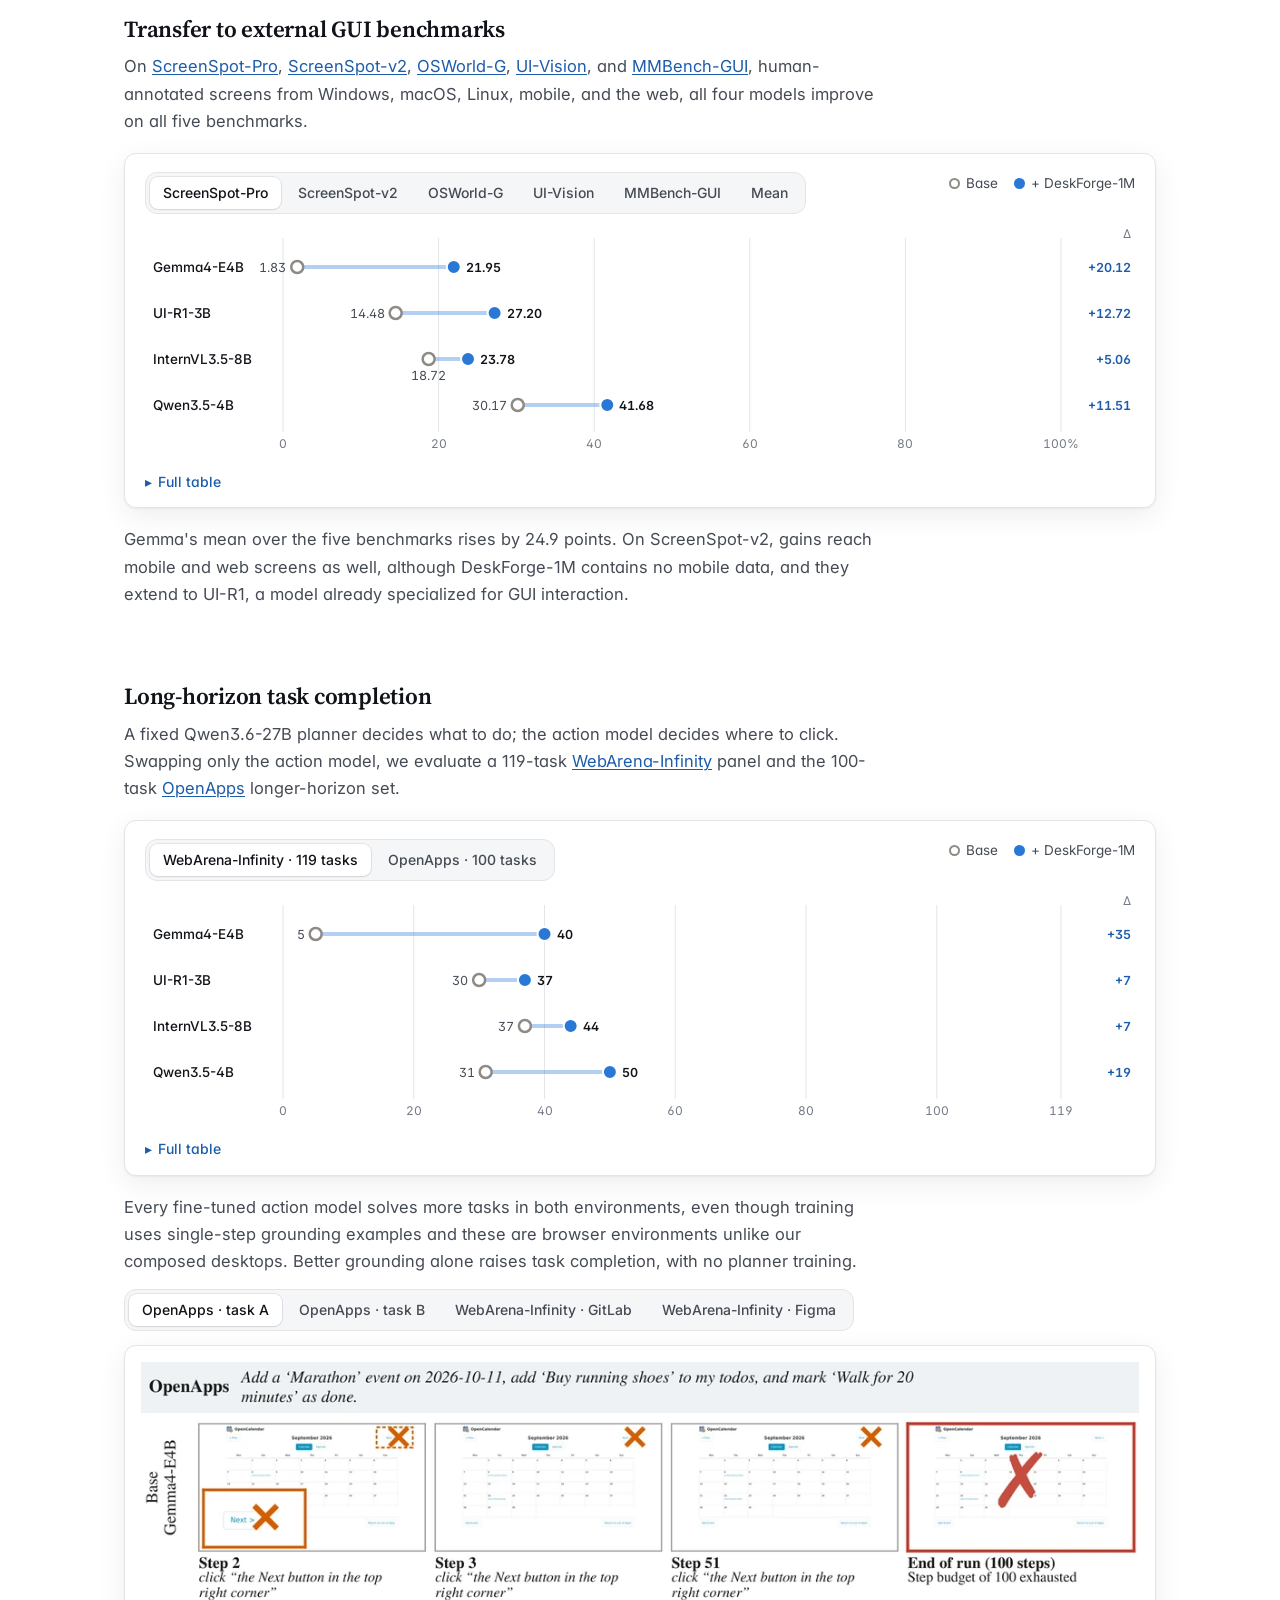
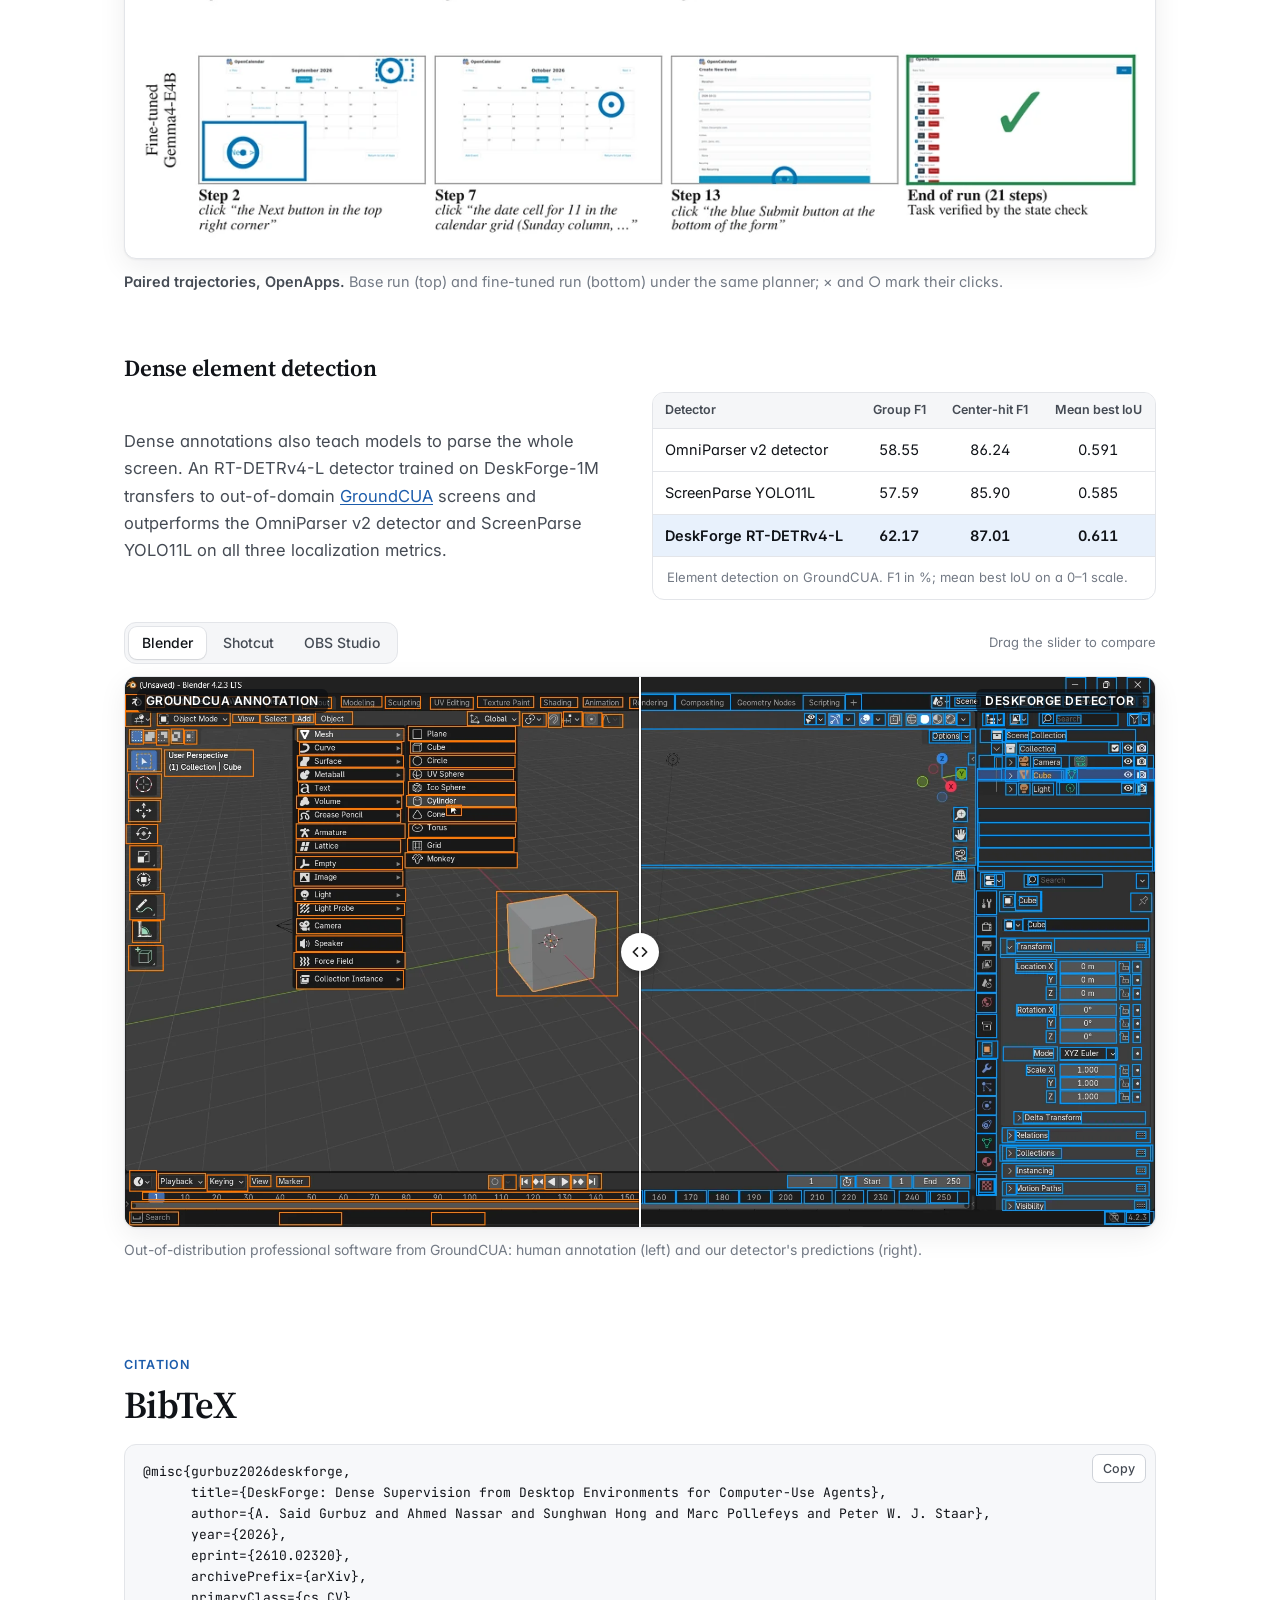
==== commit 479fc5f7: "Link the live demo Space from the project page" ====
--- a/docs/index.html
+++ b/docs/index.html
@@ -80,6 +80,7 @@
     </div>
     <div class="links">
       <a class="btn primary" href="https://arxiv.org/abs/2610.02320"><svg viewBox="0 0 24 24" fill="none" stroke="currentColor" stroke-width="1.8" stroke-linejoin="round"><path d="M6 2.8h8l4.5 4.5v13.9H6z"/><path d="M14 2.8v4.5h4.5M9 12.5h6M9 16h6"/></svg>Paper</a>
+      <a class="btn" href="https://huggingface.co/spaces/docling-project/DeskForge"><svg viewBox="0 0 24 24" fill="none" stroke="currentColor" stroke-width="1.8" stroke-linejoin="round"><path d="M5.5 3.5l13 6.5-5.6 1.9-1.9 5.6z"/><path d="M14 14l5.5 5.5"/></svg>Live demo</a>
       <a class="btn" href="https://github.com/Saidgurbuz/deskforge"><svg viewBox="0 0 24 24" fill="none" stroke="currentColor" stroke-width="1.8" stroke-linecap="round" stroke-linejoin="round"><path d="m8.5 7.5-5 4.5 5 4.5M15.5 7.5l5 4.5-5 4.5"/></svg>Code</a>
       <a class="btn" href="https://huggingface.co/datasets/docling-project/DeskForge-1M"><svg viewBox="0 0 24 24" fill="none" stroke="currentColor" stroke-width="1.8"><ellipse cx="12" cy="5.5" rx="7.5" ry="2.7"/><path d="M4.5 5.5v13c0 1.5 3.4 2.7 7.5 2.7s7.5-1.2 7.5-2.7v-13M4.5 12c0 1.5 3.4 2.7 7.5 2.7s7.5-1.2 7.5-2.7"/></svg>Dataset</a>
       <a class="btn" href="https://huggingface.co/collections/docling-project/deskforge"><svg viewBox="0 0 24 24" fill="none" stroke="currentColor" stroke-width="1.8" stroke-linejoin="round"><path d="m12 2.8 8 4.6v9.2l-8 4.6-8-4.6V7.4z"/><path d="m4 7.4 8 4.6 8-4.6M12 12v9.2"/></svg>Models</a>
--- a/docs/assets/css/style.css
+++ b/docs/assets/css/style.css
@@ -222,6 +222,7 @@
 @media (max-width: 480px) { .stat { padding: 16px 6px; } .stat .v { font-size: 25px; } .stat .l { font-size: 12px; } }
 
 .abstract p { font-size: 17px; line-height: 1.75; color: var(--ink-2); }
+@media (min-width: 641px) { .abstract p { text-align: justify; -webkit-hyphens: auto; hyphens: auto; } }
 
 /* ---------- cards / figures ---------- */
 figure { margin: 0; }
